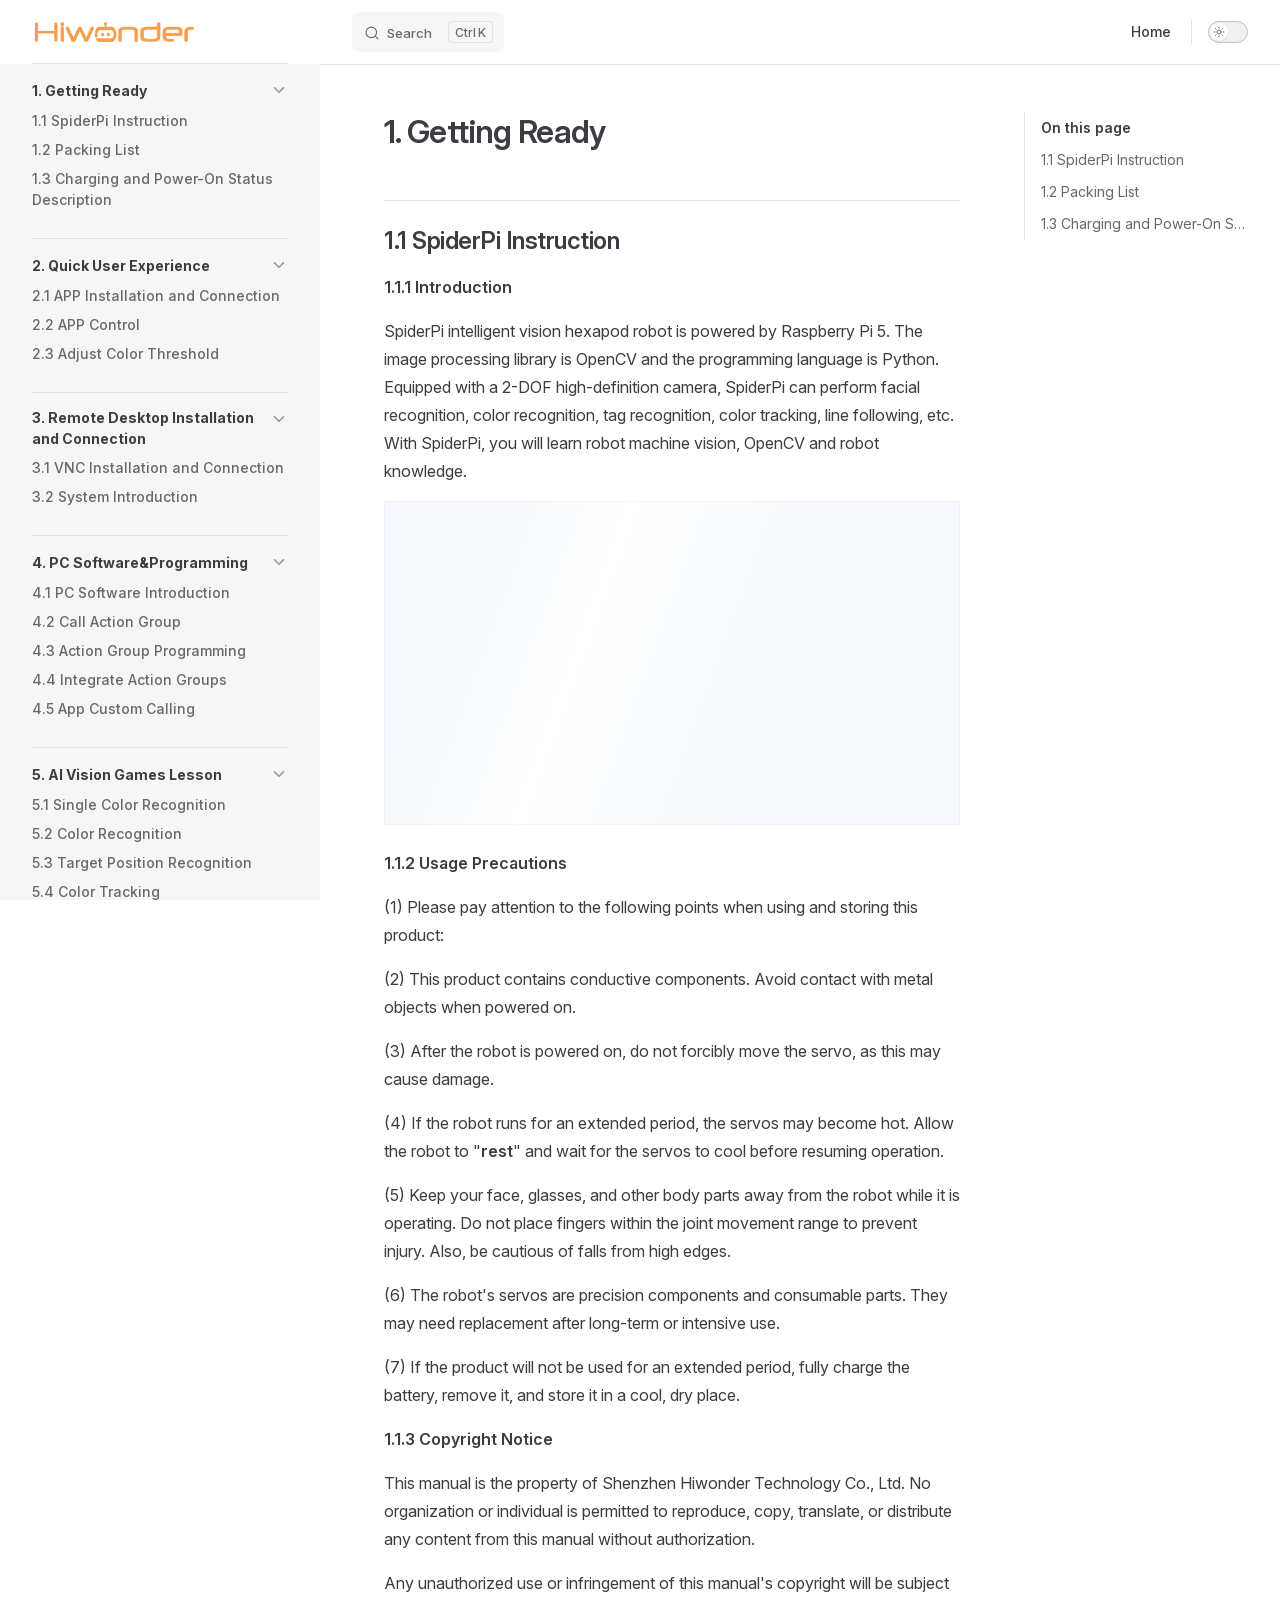
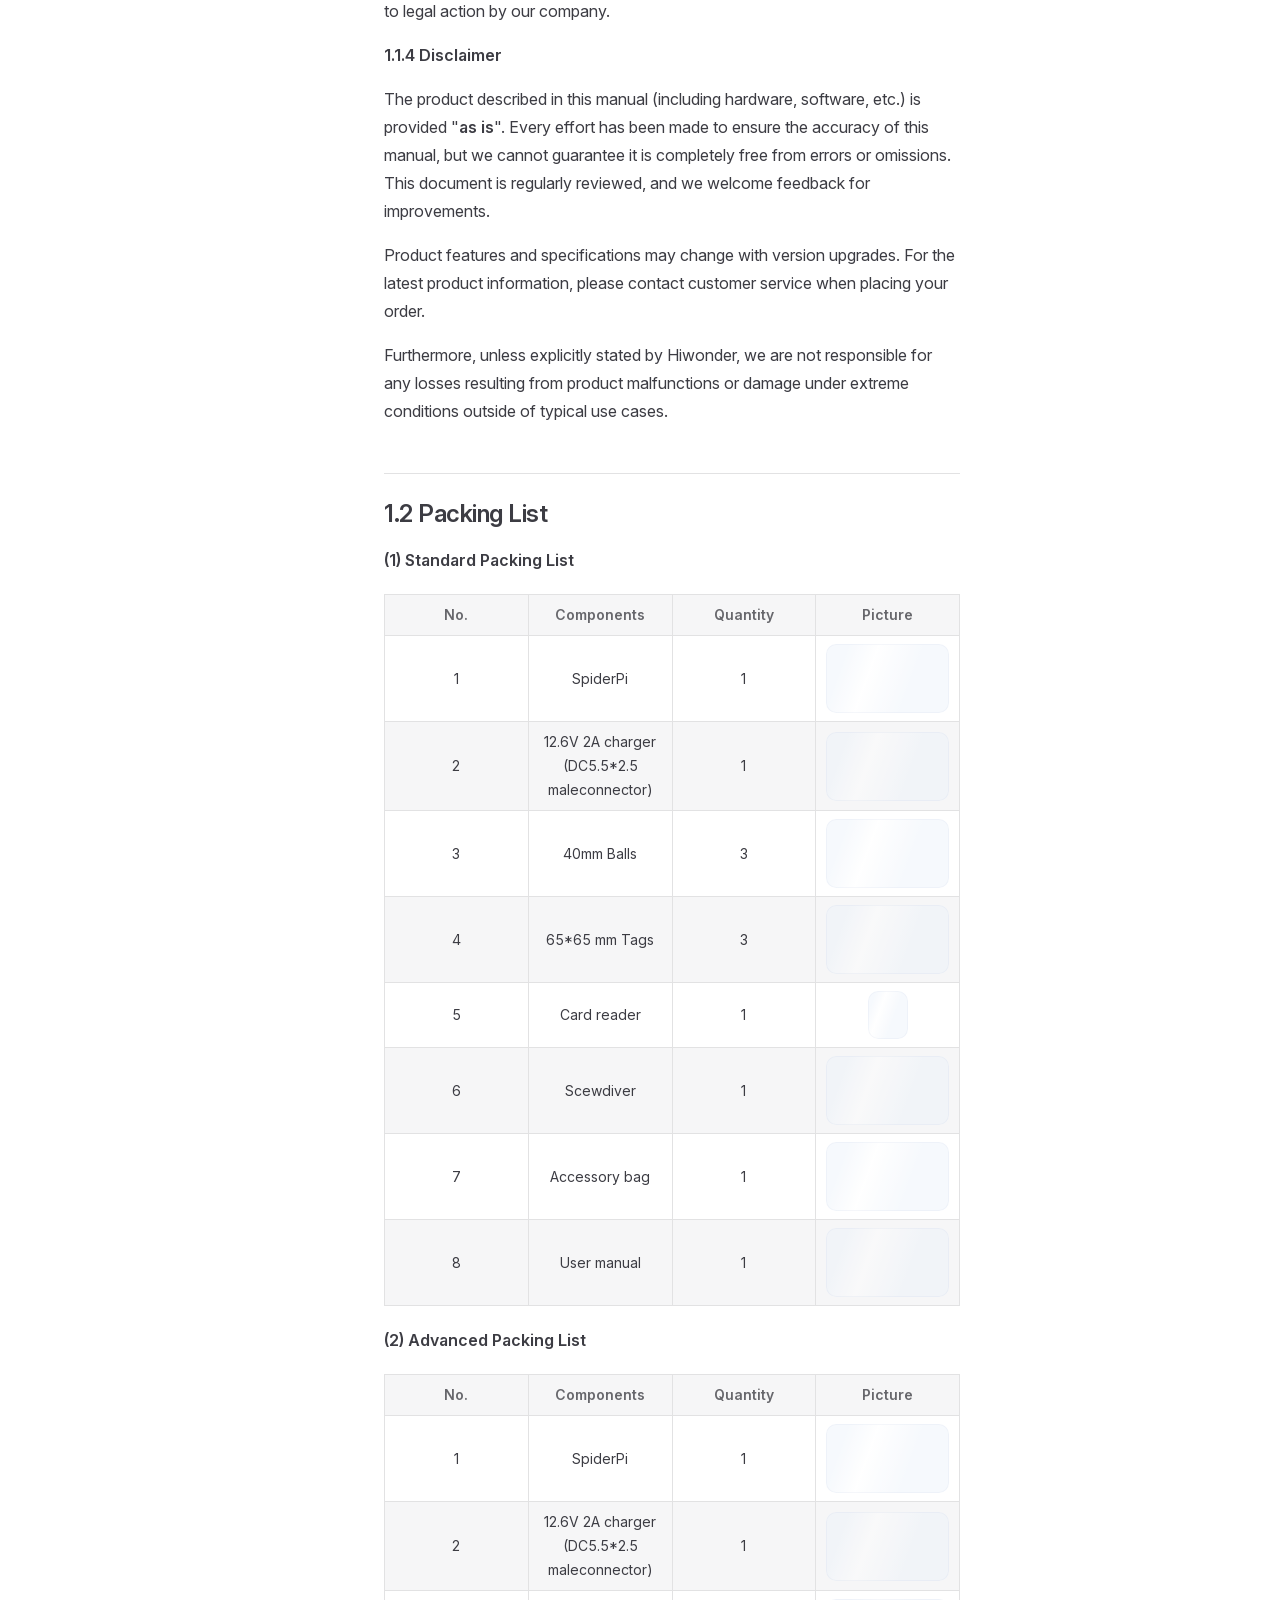
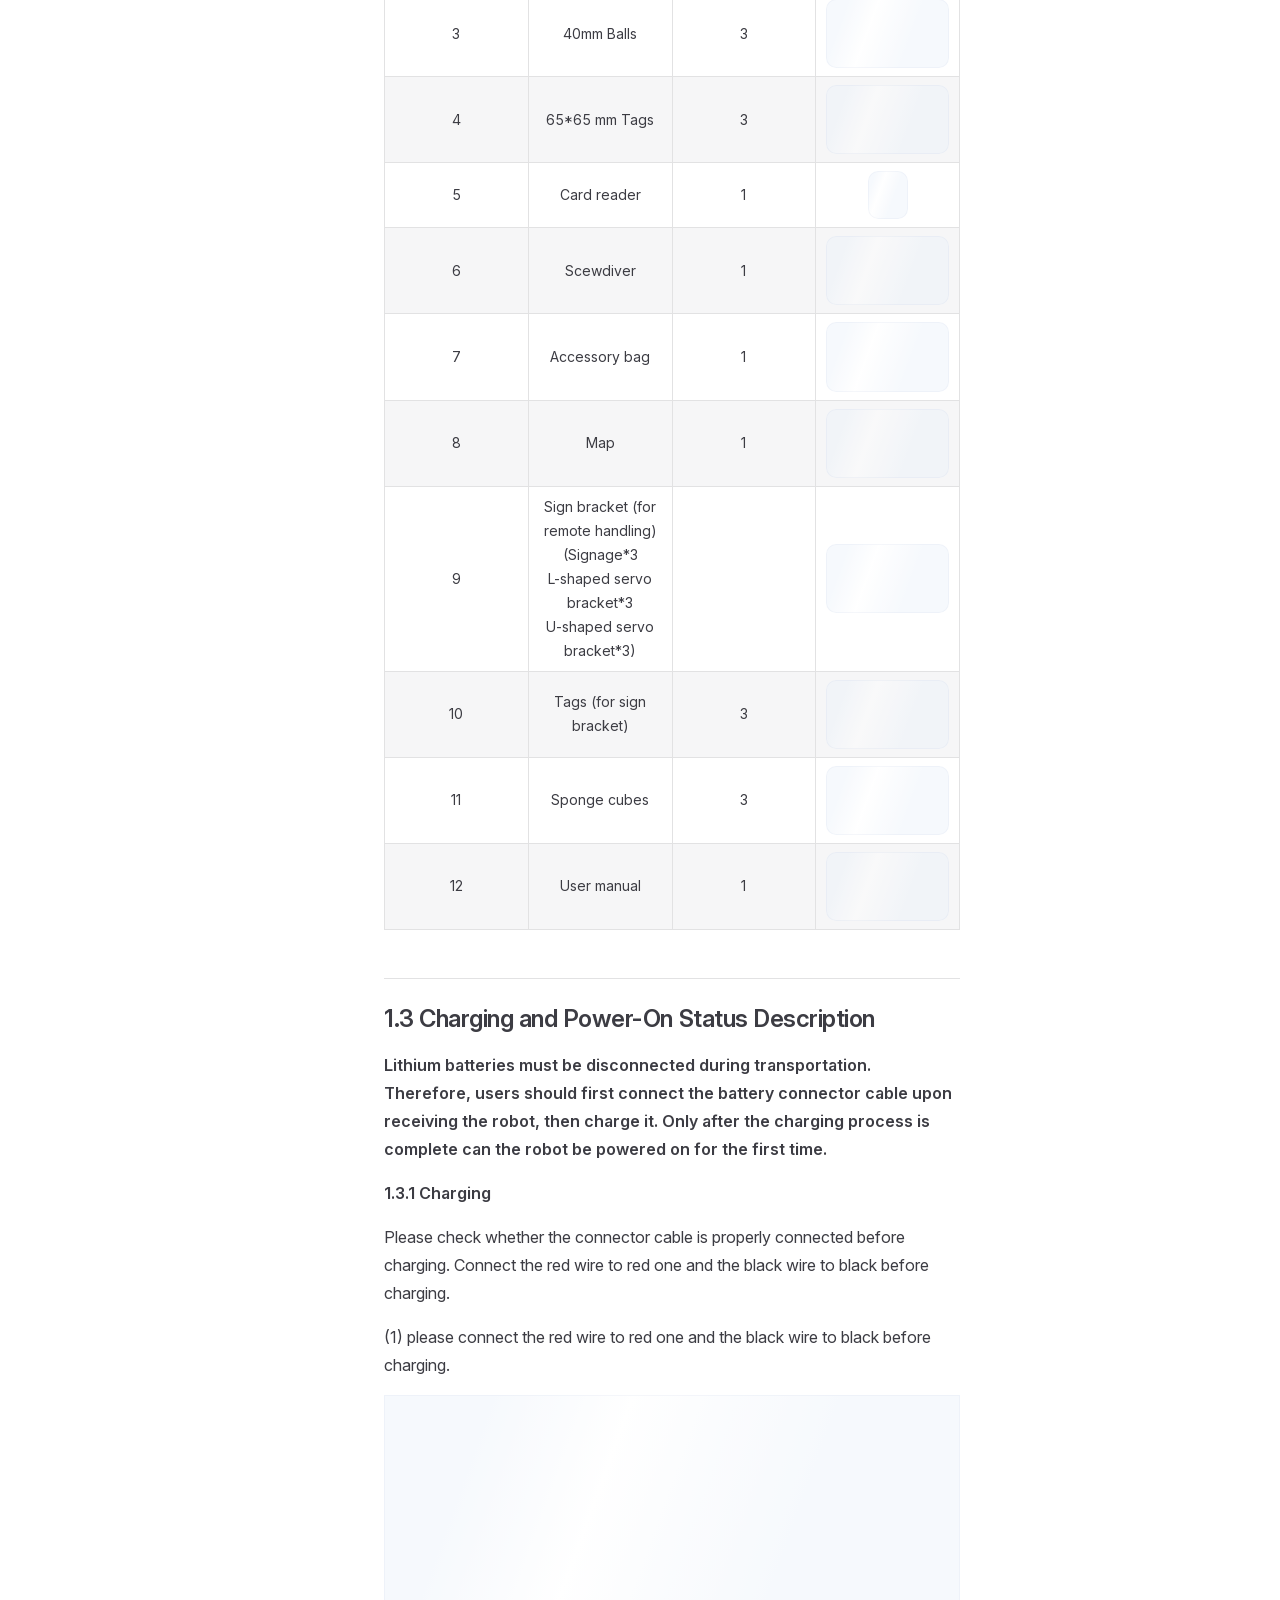
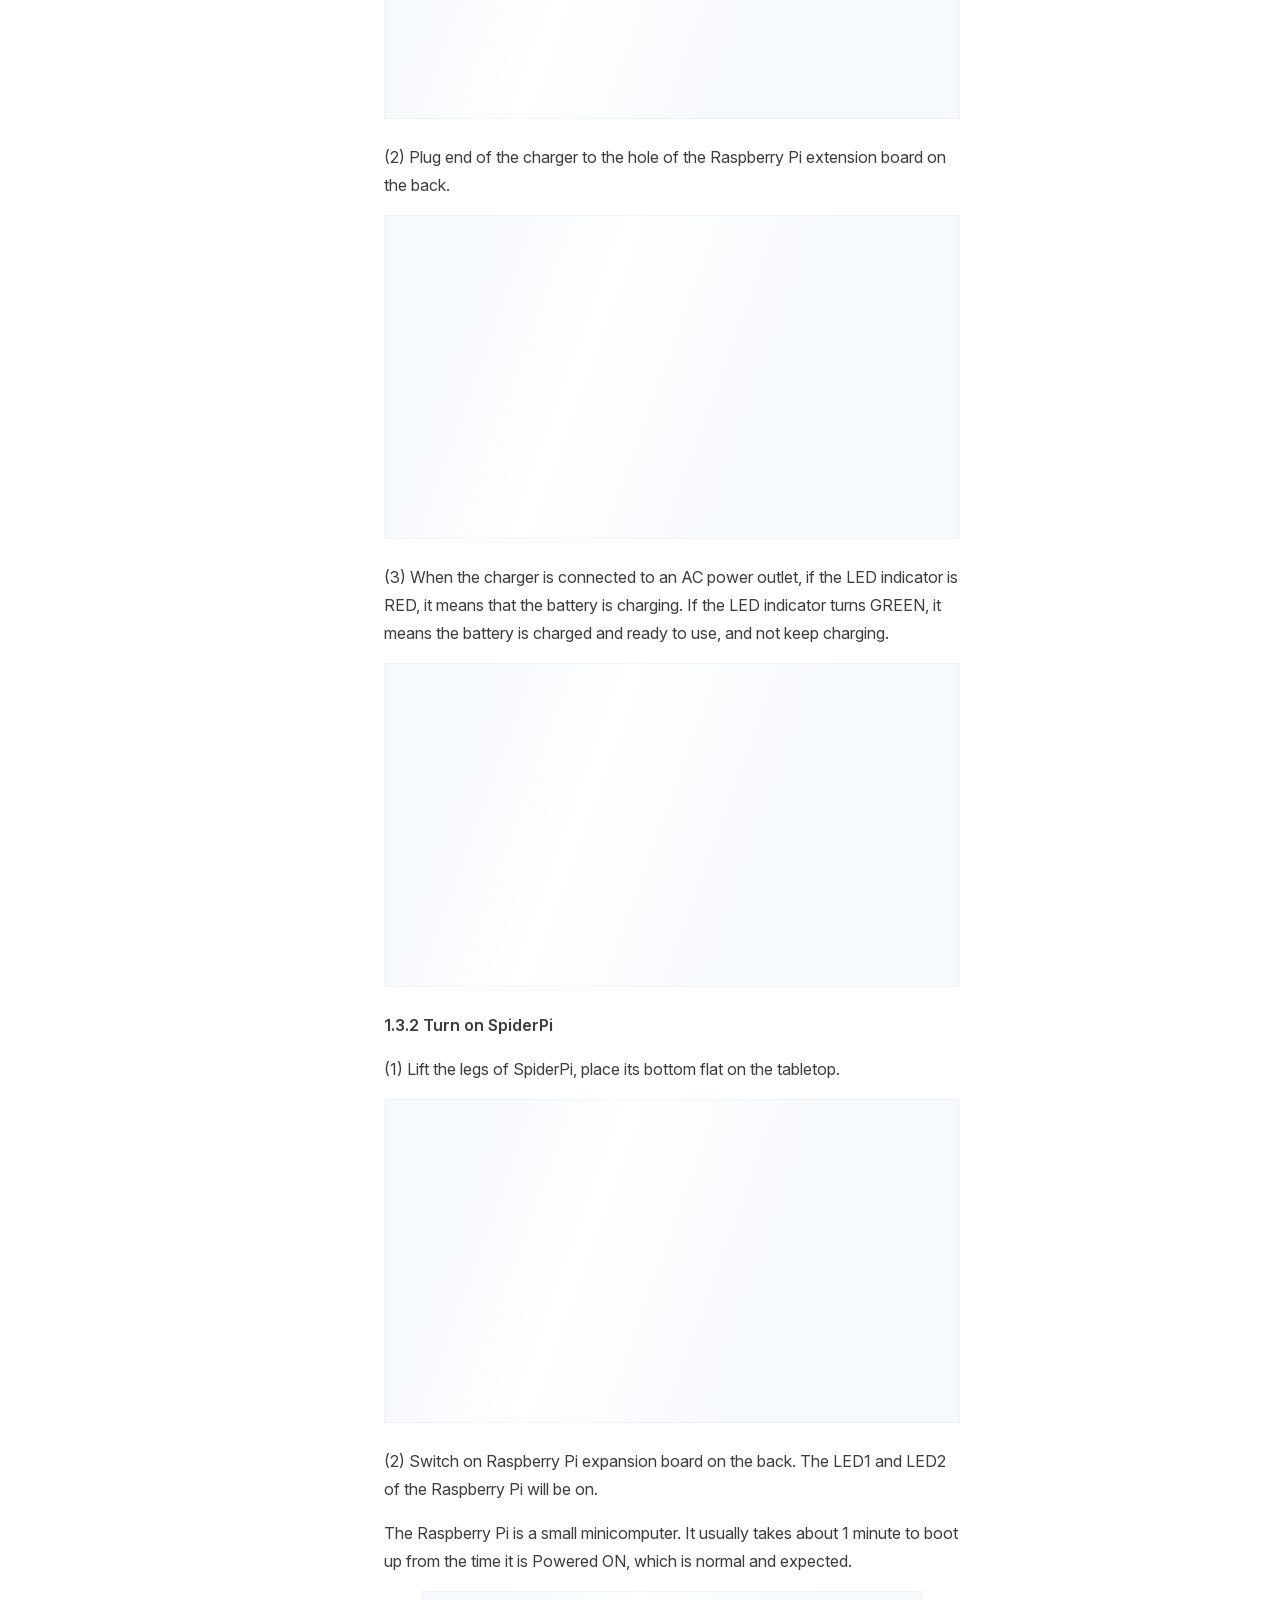
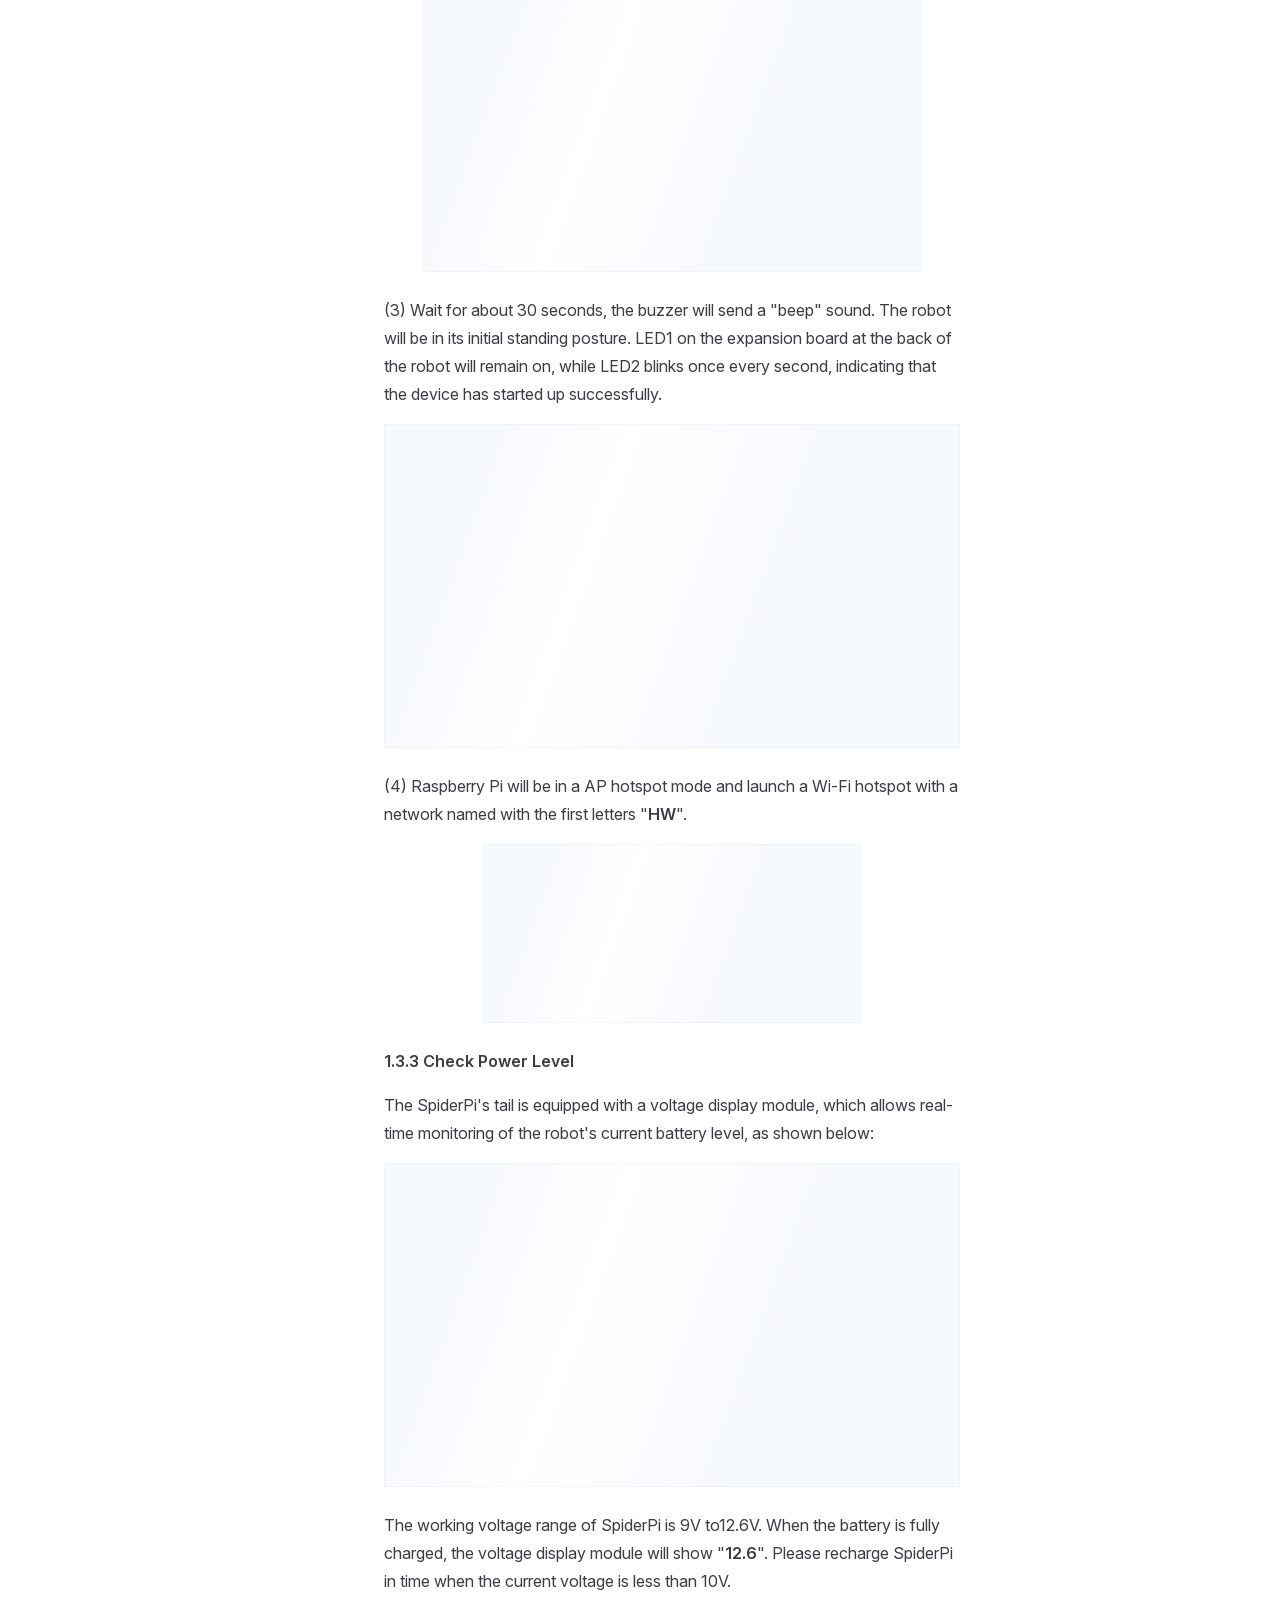
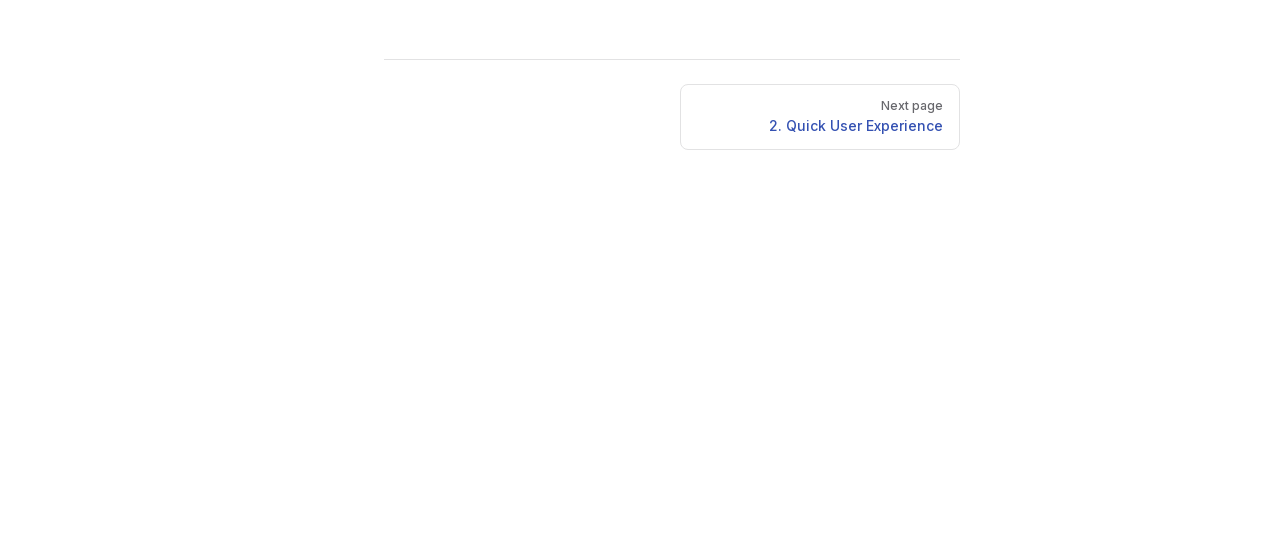
==== projects/SpiderPi/en/latest/index.html @ 1fb2ceb3 "内容修改" ====
<!DOCTYPE html>
<html lang="en-US" dir="ltr">
  <head>
    <meta charset="utf-8">
    <meta name="viewport" content="width=device-width,initial-scale=1">
    <title>SpiderPi Documentation</title>
    <meta name="description" content="SpiderPi robot documentation">
    <meta name="generator" content="VitePress v1.6.4">
    <link rel="preload stylesheet" href="/projects/SpiderPi/en/latest/assets/style.BlnB4m8w.css" as="style">
    <link rel="preload stylesheet" href="/projects/SpiderPi/en/latest/vp-icons.css" as="style">
    
    <script type="module" src="/projects/SpiderPi/en/latest/assets/app.BU686anA.js"></script>
    <link rel="preload" href="/projects/SpiderPi/en/latest/assets/inter-roman-latin.Di8DUHzh.woff2" as="font" type="font/woff2" crossorigin="">
    <link rel="modulepreload" href="/projects/SpiderPi/en/latest/assets/chunks/theme.DTcCEMe6.js">
    <link rel="modulepreload" href="/projects/SpiderPi/en/latest/assets/chunks/framework.oAp9W4YJ.js">
    <link rel="modulepreload" href="/projects/SpiderPi/en/latest/assets/index.md.CJsqcTzv.lean.js">
    <link rel="icon" href="/projects/SpiderPi/en/latest/favicon.ico">
    <script id="check-dark-mode">(()=>{const e=localStorage.getItem("vitepress-theme-appearance")||"auto",a=window.matchMedia("(prefers-color-scheme: dark)").matches;(!e||e==="auto"?a:e==="dark")&&document.documentElement.classList.add("dark")})();</script>
    <script id="check-mac-os">document.documentElement.classList.toggle("mac",/Mac|iPhone|iPod|iPad/i.test(navigator.platform));</script>
  </head>
  <body>
    <div id="app"><!--[--><div class="page-redirect" style="text-align:center;padding:100px 20px;"><p>Redirecting to content page...</p><p><a href="/projects/SpiderPi/en/latest/docs/1.getting_ready.html" target="_self">If you are not redirected automatically, click here</a></p></div><!--[--><!----><!--]--><!----><!--]--></div>
    <script>window.__VP_HASH_MAP__=JSON.parse("{\"docs_1.getting_ready.md\":\"-Koj2D-e\",\"docs_10_network_configuration.md\":\"BVzglLEN\",\"docs_11.computer_control_robot.md\":\"7o0bq-h0\",\"docs_12.ai_transport.md\":\"C4I3wh1Y\",\"docs_2.quick_user_experience.md\":\"CxcIc-mN\",\"docs_6.remote.md\":\"ByHeRAGI\",\"docs_8.upper_computer.md\":\"BKbme0fS\",\"docs_9.ai_vision_project.md\":\"BjhokXBU\",\"docs_general_basic_courses.md\":\"Bf6qJwim\",\"docs_index.md\":\"8xN3B3MP\",\"docs_resources_download.md\":\"BLQSuuhv\",\"index.md\":\"CJsqcTzv\"}");window.__VP_SITE_DATA__=JSON.parse("{\"lang\":\"en-US\",\"dir\":\"ltr\",\"title\":\"SpiderPi Documentation\",\"description\":\"SpiderPi robot documentation\",\"base\":\"/projects/SpiderPi/en/latest/\",\"head\":[],\"router\":{\"prefetchLinks\":true},\"appearance\":true,\"themeConfig\":{\"siteTitle\":false,\"logo\":\"/e-logo.png\",\"outline\":[2,3],\"search\":{\"provider\":\"local\",\"options\":{\"translations\":{\"button\":{\"buttonText\":\"Search\",\"buttonAriaLabel\":\"Search\"},\"modal\":{\"searchBox\":{\"resetButtonTitle\":\"Clear search query\",\"resetButtonAriaLabel\":\"Clear search query\",\"cancelButtonText\":\"Cancel\",\"cancelButtonAriaLabel\":\"Cancel\"},\"startScreen\":{\"recentSearchTitle\":\"Recent Searches\",\"noRecentSearchText\":\"No recent searches\",\"suggestedQueryTitle\":\"Suggested Queries\"},\"noResultsScreen\":{\"noResultsText\":\"No results found for\",\"suggestedQueryText\":\"You can try searching for\",\"reportMissingResultsText\":\"Have any queries?\",\"reportMissingResultsLinkText\":\"Report here\"},\"footer\":{\"selectText\":\"to select\",\"navigateText\":\"to navigate\",\"closeText\":\"to close\"}}}}},\"nav\":[{\"text\":\"Home\",\"link\":\"https://www.hiwonder.net/\",\"target\":\"_self\"}],\"sidebar\":[{\"text\":\"1. Getting Ready\",\"link\":\"/docs/1.getting_ready.html\",\"collapsed\":false,\"items\":[{\"text\":\"1.1 SpiderPi Instruction\",\"link\":\"/docs/1.getting_ready.html#_1-1-spiderpi-instruction\"},{\"text\":\"1.2 Packing List\",\"link\":\"/docs/1.getting_ready.html#_1-2-packing-list\"},{\"text\":\"1.3 Charging and Power-On Status Description\",\"link\":\"/docs/1.getting_ready.html#_1-3-charging-and-power-on-status-description\"}]},{\"text\":\"2. Quick User Experience\",\"link\":\"/docs/2.quick_user_experience.html\",\"collapsed\":false,\"items\":[{\"text\":\"2.1 APP Installation and Connection\",\"link\":\"/docs/2.quick_user_experience.html#_2-1-app-installation-and-connection\"},{\"text\":\"2.2  APP Control\",\"link\":\"/docs/2.quick_user_experience.html#_2-2-app-control\"},{\"text\":\"2.3 Adjust Color Threshold\",\"link\":\"/docs/2.quick_user_experience.html#_2-3-adjust-color-threshold\"}]},{\"text\":\"3. Remote Desktop Installation and Connection\",\"link\":\"/docs/6.remote.html\",\"collapsed\":false,\"items\":[{\"text\":\"3.1 VNC Installation and Connection\",\"link\":\"/docs/6.remote.html#_3-1-vnc-installation-and-connection\"},{\"text\":\"3.2 System Introduction\",\"link\":\"/docs/6.remote.html#_3-2-system-introduction\"}]},{\"text\":\"4. PC Software&Programming\",\"link\":\"/docs/8.upper_computer.html\",\"collapsed\":false,\"items\":[{\"text\":\"4.1 PC Software Introduction\",\"link\":\"/docs/8.upper_computer.html#_4-1-pc-software-introduction\"},{\"text\":\"4.2 Call Action Group\",\"link\":\"/docs/8.upper_computer.html#_4-2-call-action-group\"},{\"text\":\"4.3 Action Group Programming\",\"link\":\"/docs/8.upper_computer.html#_4-3-action-group-programming\"},{\"text\":\"4.4 Integrate Action Groups\",\"link\":\"/docs/8.upper_computer.html#_4-4-integrate-action-groups\"},{\"text\":\"4.5 App Custom Calling\",\"link\":\"/docs/8.upper_computer.html#_4-5-app-custom-calling\"}]},{\"text\":\"5. AI Vision Games Lesson\",\"link\":\"/docs/9.ai_vision_project.html\",\"collapsed\":false,\"items\":[{\"text\":\"5.1 Single Color Recognition\",\"link\":\"/docs/9.ai_vision_project.html#_5-1-single-color-recognition\"},{\"text\":\"5.2 Color Recognition\",\"link\":\"/docs/9.ai_vision_project.html#_5-2-color-recognition\"},{\"text\":\"5.3 Target Position Recognition\",\"link\":\"/docs/9.ai_vision_project.html#_5-3-target-position-recognition\"},{\"text\":\"5.4 Color Tracking\",\"link\":\"/docs/9.ai_vision_project.html#_5-4-color-tracking\"},{\"text\":\"5.5 Line Following\",\"link\":\"/docs/9.ai_vision_project.html#_5-5-line-following\"},{\"text\":\"5.6 Tag Detection\",\"link\":\"/docs/9.ai_vision_project.html#_5-6-tag-detection\"},{\"text\":\"5.7 Tag Recognition\",\"link\":\"/docs/9.ai_vision_project.html#_5-7-tag-recognition\"},{\"text\":\"5.8 Face Recognition\",\"link\":\"/docs/9.ai_vision_project.html#_5-8-face-recognition\"},{\"text\":\"5.9 Facial Recognition\",\"link\":\"/docs/9.ai_vision_project.html#_5-9-facial-recognition\"},{\"text\":\"5.10 Auto Obstacle Avoidance\",\"link\":\"/docs/9.ai_vision_project.html#_5-10-auto-obstacle-avoidance\"}]},{\"text\":\"8. Raspberry Pi Series Robot Network Configuration Instruction\",\"link\":\"/docs/10_network_configuration.html\",\"collapsed\":false,\"items\":[{\"text\":\"8.1 Network Configuration Overview\",\"link\":\"/docs/10_network_configuration.html#_8-1-network-configuration-overview\"},{\"text\":\"8.2 AP Direct Connection Mode\",\"link\":\"/docs/10_network_configuration.html#_8-2-ap-direct-connection-mode\"},{\"text\":\"8.3 Connecting in LAN Mode (optional)\",\"link\":\"/docs/10_network_configuration.html#_8-3-connecting-in-lan-mode-optional\"}]},{\"text\":\"7. PC Software Control\",\"link\":\"/docs/11.computer_control_robot.html\",\"collapsed\":false,\"items\":[{\"text\":\"7.1 Control Software Opening and Connection\",\"link\":\"/docs/11.computer_control_robot.html#_7-1-control-software-opening-and-connection\"},{\"text\":\"7.2 PC Control Instruction\",\"link\":\"/docs/11.computer_control_robot.html#_7-2-pc-control-instruction\"}]},{\"text\":\"6. AI Transport Lesson\",\"link\":\"/docs/12.ai_transport.html\",\"collapsed\":false,\"items\":[{\"text\":\"6.1 Transport Bracket Assembly\",\"link\":\"/docs/12.ai_transport.html#_6-1-transport-bracket-assembly\"},{\"text\":\"6.2 AI Transport\",\"link\":\"/docs/12.ai_transport.html#_6-2-ai-transport\"},{\"text\":\"6.3 Intelligent Cleanup\",\"link\":\"/docs/12.ai_transport.html#_6-3-intelligent-cleanup\"},{\"text\":\"6.4 Tag Tracking\",\"link\":\"/docs/12.ai_transport.html#_6-4-tag-tracking\"}]},{\"text\":\"Basic Development Course\",\"link\":\"/docs/general_basic_courses.html\",\"collapsed\":false,\"items\":[]},{\"text\":\"Appendix\",\"link\":\"/docs/resources_download.html\",\"collapsed\":false,\"items\":[]}]},\"locales\":{},\"scrollOffset\":134,\"cleanUrls\":false}");</script>
    
  </body>
</html>
---- projects/SpiderPi/en/latest/assets/style.BlnB4m8w.css ----
@font-face {
  font-family: Inter;
  font-style: normal;
  font-weight: 100 900;
  font-display: swap;
  src: url('/projects/SpiderPi/en/latest/assets/inter-roman-cyrillic-ext.BBPuwvHQ.woff2') format('woff2');
  unicode-range: U+0460-052F, U+1C80-1C88, U+20B4, U+2DE0-2DFF, U+A640-A69F,
    U+FE2E-FE2F;
}

@font-face {
  font-family: Inter;
  font-style: normal;
  font-weight: 100 900;
  font-display: swap;
  src: url('/projects/SpiderPi/en/latest/assets/inter-roman-cyrillic.C5lxZ8CY.woff2') format('woff2');
  unicode-range: U+0301, U+0400-045F, U+0490-0491, U+04B0-04B1, U+2116;
}

@font-face {
  font-family: Inter;
  font-style: normal;
  font-weight: 100 900;
  font-display: swap;
  src: url('/projects/SpiderPi/en/latest/assets/inter-roman-greek-ext.CqjqNYQ-.woff2') format('woff2');
  unicode-range: U+1F00-1FFF;
}

@font-face {
  font-family: Inter;
  font-style: normal;
  font-weight: 100 900;
  font-display: swap;
  src: url('/projects/SpiderPi/en/latest/assets/inter-roman-greek.BBVDIX6e.woff2') format('woff2');
  unicode-range: U+0370-0377, U+037A-037F, U+0384-038A, U+038C, U+038E-03A1,
    U+03A3-03FF;
}

@font-face {
  font-family: Inter;
  font-style: normal;
  font-weight: 100 900;
  font-display: swap;
  src: url('/projects/SpiderPi/en/latest/assets/inter-roman-vietnamese.BjW4sHH5.woff2') format('woff2');
  unicode-range: U+0102-0103, U+0110-0111, U+0128-0129, U+0168-0169,
    U+01A0-01A1, U+01AF-01B0, U+0300-0301, U+0303-0304, U+0308-0309, U+0323,
    U+0329, U+1EA0-1EF9, U+20AB;
}

@font-face {
  font-family: Inter;
  font-style: normal;
  font-weight: 100 900;
  font-display: swap;
  src: url('/projects/SpiderPi/en/latest/assets/inter-roman-latin-ext.4ZJIpNVo.woff2') format('woff2');
  unicode-range: U+0100-02AF, U+0304, U+0308, U+0329, U+1E00-1E9F, U+1EF2-1EFF,
    U+2020, U+20A0-20AB, U+20AD-20C0, U+2113, U+2C60-2C7F, U+A720-A7FF;
}

@font-face {
  font-family: Inter;
  font-style: normal;
  font-weight: 100 900;
  font-display: swap;
  src: url('/projects/SpiderPi/en/latest/assets/inter-roman-latin.Di8DUHzh.woff2') format('woff2');
  unicode-range: U+0000-00FF, U+0131, U+0152-0153, U+02BB-02BC, U+02C6, U+02DA,
    U+02DC, U+0304, U+0308, U+0329, U+2000-206F, U+2074, U+20AC, U+2122, U+2191,
    U+2193, U+2212, U+2215, U+FEFF, U+FFFD;
}

@font-face {
  font-family: Inter;
  font-style: italic;
  font-weight: 100 900;
  font-display: swap;
  src: url('/projects/SpiderPi/en/latest/assets/inter-italic-cyrillic-ext.r48I6akx.woff2') format('woff2');
  unicode-range: U+0460-052F, U+1C80-1C88, U+20B4, U+2DE0-2DFF, U+A640-A69F,
    U+FE2E-FE2F;
}

@font-face {
  font-family: Inter;
  font-style: italic;
  font-weight: 100 900;
  font-display: swap;
  src: url('/projects/SpiderPi/en/latest/assets/inter-italic-cyrillic.By2_1cv3.woff2') format('woff2');
  unicode-range: U+0301, U+0400-045F, U+0490-0491, U+04B0-04B1, U+2116;
}

@font-face {
  font-family: Inter;
  font-style: italic;
  font-weight: 100 900;
  font-display: swap;
  src: url('/projects/SpiderPi/en/latest/assets/inter-italic-greek-ext.1u6EdAuj.woff2') format('woff2');
  unicode-range: U+1F00-1FFF;
}

@font-face {
  font-family: Inter;
  font-style: italic;
  font-weight: 100 900;
  font-display: swap;
  src: url('/projects/SpiderPi/en/latest/assets/inter-italic-greek.DJ8dCoTZ.woff2') format('woff2');
  unicode-range: U+0370-0377, U+037A-037F, U+0384-038A, U+038C, U+038E-03A1,
    U+03A3-03FF;
}

@font-face {
  font-family: Inter;
  font-style: italic;
  font-weight: 100 900;
  font-display: swap;
  src: url('/projects/SpiderPi/en/latest/assets/inter-italic-vietnamese.BSbpV94h.woff2') format('woff2');
  unicode-range: U+0102-0103, U+0110-0111, U+0128-0129, U+0168-0169,
    U+01A0-01A1, U+01AF-01B0, U+0300-0301, U+0303-0304, U+0308-0309, U+0323,
    U+0329, U+1EA0-1EF9, U+20AB;
}

@font-face {
  font-family: Inter;
  font-style: italic;
  font-weight: 100 900;
  font-display: swap;
  src: url('/projects/SpiderPi/en/latest/assets/inter-italic-latin-ext.CN1xVJS-.woff2') format('woff2');
  unicode-range: U+0100-02AF, U+0304, U+0308, U+0329, U+1E00-1E9F, U+1EF2-1EFF,
    U+2020, U+20A0-20AB, U+20AD-20C0, U+2113, U+2C60-2C7F, U+A720-A7FF;
}

@font-face {
  font-family: Inter;
  font-style: italic;
  font-weight: 100 900;
  font-display: swap;
  src: url('/projects/SpiderPi/en/latest/assets/inter-italic-latin.C2AdPX0b.woff2') format('woff2');
  unicode-range: U+0000-00FF, U+0131, U+0152-0153, U+02BB-02BC, U+02C6, U+02DA,
    U+02DC, U+0304, U+0308, U+0329, U+2000-206F, U+2074, U+20AC, U+2122, U+2191,
    U+2193, U+2212, U+2215, U+FEFF, U+FFFD;
}

@font-face {
  font-family: 'Punctuation SC';
  font-weight: 400;
  src: local('PingFang SC Regular'), local('Noto Sans CJK SC'),
    local('Microsoft YaHei');
  unicode-range: U+201C, U+201D, U+2018, U+2019, U+2E3A, U+2014, U+2013, U+2026,
    U+00B7, U+007E, U+002F;
}

@font-face {
  font-family: 'Punctuation SC';
  font-weight: 500;
  src: local('PingFang SC Medium'), local('Noto Sans CJK SC'),
    local('Microsoft YaHei');
  unicode-range: U+201C, U+201D, U+2018, U+2019, U+2E3A, U+2014, U+2013, U+2026,
    U+00B7, U+007E, U+002F;
}

@font-face {
  font-family: 'Punctuation SC';
  font-weight: 600;
  src: local('PingFang SC Semibold'), local('Noto Sans CJK SC Bold'),
    local('Microsoft YaHei Bold');
  unicode-range: U+201C, U+201D, U+2018, U+2019, U+2E3A, U+2014, U+2013, U+2026,
    U+00B7, U+007E, U+002F;
}

@font-face {
  font-family: 'Punctuation SC';
  font-weight: 700;
  src: local('PingFang SC Semibold'), local('Noto Sans CJK SC Bold'),
    local('Microsoft YaHei Bold');
  unicode-range: U+201C, U+201D, U+2018, U+2019, U+2E3A, U+2014, U+2013, U+2026,
    U+00B7, U+007E, U+002F;
}

/* Generate the subsetted fonts using: `pyftsubset <file>.woff2 --unicodes="<range>" --output-file="inter-<style>-<subset>.woff2" --flavor=woff2` */
/**
 * Colors: Solid
 * -------------------------------------------------------------------------- */

:root {
  --vp-c-white: #ffffff;
  --vp-c-black: #000000;

  --vp-c-neutral: var(--vp-c-black);
  --vp-c-neutral-inverse: var(--vp-c-white);
}

.dark {
  --vp-c-neutral: var(--vp-c-white);
  --vp-c-neutral-inverse: var(--vp-c-black);
}

/**
 * Colors: Palette
 *
 * The primitive colors used for accent colors. These colors are referenced
 * by functional colors such as "Text", "Background", or "Brand".
 *
 * Each colors have exact same color scale system with 3 levels of solid
 * colors with different brightness, and 1 soft color.
 *
 * - `XXX-1`: The most solid color used mainly for colored text. It must
 *   satisfy the contrast ratio against when used on top of `XXX-soft`.
 *
 * - `XXX-2`: The color used mainly for hover state of the button.
 *
 * - `XXX-3`: The color for solid background, such as bg color of the button.
 *    It must satisfy the contrast ratio with pure white (#ffffff) text on
 *    top of it.
 *
 * - `XXX-soft`: The color used for subtle background such as custom container
 *    or badges. It must satisfy the contrast ratio when putting `XXX-1` colors
 *    on top of it.
 *
 *    The soft color must be semi transparent alpha channel. This is crucial
 *    because it allows adding multiple "soft" colors on top of each other
 *    to create a accent, such as when having inline code block inside
 *    custom containers.
 * -------------------------------------------------------------------------- */

:root {
  --vp-c-gray-1: #dddde3;
  --vp-c-gray-2: #e4e4e9;
  --vp-c-gray-3: #ebebef;
  --vp-c-gray-soft: rgba(142, 150, 170, 0.14);

  --vp-c-indigo-1: #3451b2;
  --vp-c-indigo-2: #3a5ccc;
  --vp-c-indigo-3: #5672cd;
  --vp-c-indigo-soft: rgba(100, 108, 255, 0.14);

  --vp-c-purple-1: #6f42c1;
  --vp-c-purple-2: #7e4cc9;
  --vp-c-purple-3: #8e5cd9;
  --vp-c-purple-soft: rgba(159, 122, 234, 0.14);

  --vp-c-green-1: #18794e;
  --vp-c-green-2: #299764;
  --vp-c-green-3: #30a46c;
  --vp-c-green-soft: rgba(16, 185, 129, 0.14);

  --vp-c-yellow-1: #915930;
  --vp-c-yellow-2: #946300;
  --vp-c-yellow-3: #9f6a00;
  --vp-c-yellow-soft: rgba(234, 179, 8, 0.14);

  --vp-c-red-1: #b8272c;
  --vp-c-red-2: #d5393e;
  --vp-c-red-3: #e0575b;
  --vp-c-red-soft: rgba(244, 63, 94, 0.14);

  --vp-c-sponsor: #db2777;
}

.dark {
  --vp-c-gray-1: #515c67;
  --vp-c-gray-2: #414853;
  --vp-c-gray-3: #32363f;
  --vp-c-gray-soft: rgba(101, 117, 133, 0.16);

  --vp-c-indigo-1: #a8b1ff;
  --vp-c-indigo-2: #5c73e7;
  --vp-c-indigo-3: #3e63dd;
  --vp-c-indigo-soft: rgba(100, 108, 255, 0.16);

  --vp-c-purple-1: #c8abfa;
  --vp-c-purple-2: #a879e6;
  --vp-c-purple-3: #8e5cd9;
  --vp-c-purple-soft: rgba(159, 122, 234, 0.16);

  --vp-c-green-1: #3dd68c;
  --vp-c-green-2: #30a46c;
  --vp-c-green-3: #298459;
  --vp-c-green-soft: rgba(16, 185, 129, 0.16);

  --vp-c-yellow-1: #f9b44e;
  --vp-c-yellow-2: #da8b17;
  --vp-c-yellow-3: #a46a0a;
  --vp-c-yellow-soft: rgba(234, 179, 8, 0.16);

  --vp-c-red-1: #f66f81;
  --vp-c-red-2: #f14158;
  --vp-c-red-3: #b62a3c;
  --vp-c-red-soft: rgba(244, 63, 94, 0.16);
}

/**
 * Colors: Background
 *
 * - `bg`: The bg color used for main screen.
 *
 * - `bg-alt`: The alternative bg color used in places such as "sidebar",
 *   or "code block".
 *
 * - `bg-elv`: The elevated bg color. This is used at parts where it "floats",
 *   such as "dialog".
 *
 * - `bg-soft`: The bg color to slightly distinguish some components from
 *   the page. Used for things like "carbon ads" or "table".
 * -------------------------------------------------------------------------- */

:root {
  --vp-c-bg: #ffffff;
  --vp-c-bg-alt: #f6f6f7;
  --vp-c-bg-elv: #ffffff;
  --vp-c-bg-soft: #f6f6f7;
}

.dark {
  --vp-c-bg: #1b1b1f;
  --vp-c-bg-alt: #161618;
  --vp-c-bg-elv: #202127;
  --vp-c-bg-soft: #202127;
}

/**
 * Colors: Borders
 *
 * - `divider`: This is used for separators. This is used to divide sections
 *   within the same components, such as having separator on "h2" heading.
 *
 * - `border`: This is designed for borders on interactive components.
 *   For example this should be used for a button outline.
 *
 * - `gutter`: This is used to divide components in the page. For example
 *   the header and the lest of the page.
 * -------------------------------------------------------------------------- */

:root {
  --vp-c-border: #c2c2c4;
  --vp-c-divider: #e2e2e3;
  --vp-c-gutter: #e2e2e3;
}

.dark {
  --vp-c-border: #3c3f44;
  --vp-c-divider: #2e2e32;
  --vp-c-gutter: #000000;
}

/**
 * Colors: Text
 *
 * - `text-1`: Used for primary text.
 *
 * - `text-2`: Used for muted texts, such as "inactive menu" or "info texts".
 *
 * - `text-3`: Used for subtle texts, such as "placeholders" or "caret icon".
 * -------------------------------------------------------------------------- */

:root {
  --vp-c-text-1: #3c3c43;
  --vp-c-text-2: #67676c;
  --vp-c-text-3: #929295;
}

.dark {
  --vp-c-text-1: #dfdfd6;
  --vp-c-text-2: #98989f;
  --vp-c-text-3: #6a6a71;
}

/**
 * Colors: Function
 *
 * - `default`: The color used purely for subtle indication without any
 *   special meanings attached to it such as bg color for menu hover state.
 *
 * - `brand`: Used for primary brand colors, such as link text, button with
 *   brand theme, etc.
 *
 * - `tip`: Used to indicate useful information. The default theme uses the
 *   brand color for this by default.
 *
 * - `warning`: Used to indicate warning to the users. Used in custom
 *   container, badges, etc.
 *
 * - `danger`: Used to show error, or dangerous message to the users. Used
 *   in custom container, badges, etc.
 *
 * To understand the scaling system, refer to "Colors: Palette" section.
 * -------------------------------------------------------------------------- */

:root {
  --vp-c-default-1: var(--vp-c-gray-1);
  --vp-c-default-2: var(--vp-c-gray-2);
  --vp-c-default-3: var(--vp-c-gray-3);
  --vp-c-default-soft: var(--vp-c-gray-soft);

  --vp-c-brand-1: var(--vp-c-indigo-1);
  --vp-c-brand-2: var(--vp-c-indigo-2);
  --vp-c-brand-3: var(--vp-c-indigo-3);
  --vp-c-brand-soft: var(--vp-c-indigo-soft);

  /* DEPRECATED: Use `--vp-c-brand-1` instead. */
  --vp-c-brand: var(--vp-c-brand-1);

  --vp-c-tip-1: var(--vp-c-brand-1);
  --vp-c-tip-2: var(--vp-c-brand-2);
  --vp-c-tip-3: var(--vp-c-brand-3);
  --vp-c-tip-soft: var(--vp-c-brand-soft);

  --vp-c-note-1: var(--vp-c-brand-1);
  --vp-c-note-2: var(--vp-c-brand-2);
  --vp-c-note-3: var(--vp-c-brand-3);
  --vp-c-note-soft: var(--vp-c-brand-soft);

  --vp-c-success-1: var(--vp-c-green-1);
  --vp-c-success-2: var(--vp-c-green-2);
  --vp-c-success-3: var(--vp-c-green-3);
  --vp-c-success-soft: var(--vp-c-green-soft);

  --vp-c-important-1: var(--vp-c-purple-1);
  --vp-c-important-2: var(--vp-c-purple-2);
  --vp-c-important-3: var(--vp-c-purple-3);
  --vp-c-important-soft: var(--vp-c-purple-soft);

  --vp-c-warning-1: var(--vp-c-yellow-1);
  --vp-c-warning-2: var(--vp-c-yellow-2);
  --vp-c-warning-3: var(--vp-c-yellow-3);
  --vp-c-warning-soft: var(--vp-c-yellow-soft);

  --vp-c-danger-1: var(--vp-c-red-1);
  --vp-c-danger-2: var(--vp-c-red-2);
  --vp-c-danger-3: var(--vp-c-red-3);
  --vp-c-danger-soft: var(--vp-c-red-soft);

  --vp-c-caution-1: var(--vp-c-red-1);
  --vp-c-caution-2: var(--vp-c-red-2);
  --vp-c-caution-3: var(--vp-c-red-3);
  --vp-c-caution-soft: var(--vp-c-red-soft);
}

/**
 * Typography
 * -------------------------------------------------------------------------- */

:root {
  --vp-font-family-base: 'Inter', ui-sans-serif, system-ui, sans-serif,
    'Apple Color Emoji', 'Segoe UI Emoji', 'Segoe UI Symbol', 'Noto Color Emoji';
  --vp-font-family-mono: ui-monospace, 'Menlo', 'Monaco', 'Consolas',
    'Liberation Mono', 'Courier New', monospace;
  font-optical-sizing: auto;
}

:root:where(:lang(zh)) {
  --vp-font-family-base: 'Punctuation SC', 'Inter', ui-sans-serif, system-ui,
    sans-serif, 'Apple Color Emoji', 'Segoe UI Emoji', 'Segoe UI Symbol',
    'Noto Color Emoji';
}

/**
 * Shadows
 * -------------------------------------------------------------------------- */

:root {
  --vp-shadow-1: 0 1px 2px rgba(0, 0, 0, 0.04), 0 1px 2px rgba(0, 0, 0, 0.06);
  --vp-shadow-2: 0 3px 12px rgba(0, 0, 0, 0.07), 0 1px 4px rgba(0, 0, 0, 0.07);
  --vp-shadow-3: 0 12px 32px rgba(0, 0, 0, 0.1), 0 2px 6px rgba(0, 0, 0, 0.08);
  --vp-shadow-4: 0 14px 44px rgba(0, 0, 0, 0.12), 0 3px 9px rgba(0, 0, 0, 0.12);
  --vp-shadow-5: 0 18px 56px rgba(0, 0, 0, 0.16), 0 4px 12px rgba(0, 0, 0, 0.16);
}

/**
 * Z-indexes
 * -------------------------------------------------------------------------- */

:root {
  --vp-z-index-footer: 10;
  --vp-z-index-local-nav: 20;
  --vp-z-index-nav: 30;
  --vp-z-index-layout-top: 40;
  --vp-z-index-backdrop: 50;
  --vp-z-index-sidebar: 60;
}

@media (min-width: 960px) {
  :root {
    --vp-z-index-sidebar: 25;
  }
}

/**
 * Layouts
 * -------------------------------------------------------------------------- */

:root {
  --vp-layout-max-width: 1440px;
}

/**
 * Component: Header Anchor
 * -------------------------------------------------------------------------- */

:root {
  --vp-header-anchor-symbol: '#';
}

/**
 * Component: Code
 * -------------------------------------------------------------------------- */

:root {
  --vp-code-line-height: 1.7;
  --vp-code-font-size: 0.875em;
  --vp-code-color: var(--vp-c-brand-1);
  --vp-code-link-color: var(--vp-c-brand-1);
  --vp-code-link-hover-color: var(--vp-c-brand-2);
  --vp-code-bg: var(--vp-c-default-soft);

  --vp-code-block-color: var(--vp-c-text-2);
  --vp-code-block-bg: var(--vp-c-bg-alt);
  --vp-code-block-divider-color: var(--vp-c-gutter);

  --vp-code-lang-color: var(--vp-c-text-3);

  --vp-code-line-highlight-color: var(--vp-c-default-soft);
  --vp-code-line-number-color: var(--vp-c-text-3);

  --vp-code-line-diff-add-color: var(--vp-c-success-soft);
  --vp-code-line-diff-add-symbol-color: var(--vp-c-success-1);

  --vp-code-line-diff-remove-color: var(--vp-c-danger-soft);
  --vp-code-line-diff-remove-symbol-color: var(--vp-c-danger-1);

  --vp-code-line-warning-color: var(--vp-c-warning-soft);
  --vp-code-line-error-color: var(--vp-c-danger-soft);

  --vp-code-copy-code-border-color: var(--vp-c-divider);
  --vp-code-copy-code-bg: var(--vp-c-bg-soft);
  --vp-code-copy-code-hover-border-color: var(--vp-c-divider);
  --vp-code-copy-code-hover-bg: var(--vp-c-bg);
  --vp-code-copy-code-active-text: var(--vp-c-text-2);
  --vp-code-copy-copied-text-content: 'Copied';

  --vp-code-tab-divider: var(--vp-code-block-divider-color);
  --vp-code-tab-text-color: var(--vp-c-text-2);
  --vp-code-tab-bg: var(--vp-code-block-bg);
  --vp-code-tab-hover-text-color: var(--vp-c-text-1);
  --vp-code-tab-active-text-color: var(--vp-c-text-1);
  --vp-code-tab-active-bar-color: var(--vp-c-brand-1);
}

:lang(es),
:lang(pt) {
  --vp-code-copy-copied-text-content: 'Copiado';
}
:lang(fa) {
  --vp-code-copy-copied-text-content: 'کپی شد';
}
:lang(ko) {
  --vp-code-copy-copied-text-content: '복사됨';
}
:lang(ru) {
  --vp-code-copy-copied-text-content: 'Скопировано';
}
:lang(zh) {
  --vp-code-copy-copied-text-content: '已复制';
}

/**
 * Component: Button
 * -------------------------------------------------------------------------- */

:root {
  --vp-button-brand-border: transparent;
  --vp-button-brand-text: var(--vp-c-white);
  --vp-button-brand-bg: var(--vp-c-brand-3);
  --vp-button-brand-hover-border: transparent;
  --vp-button-brand-hover-text: var(--vp-c-white);
  --vp-button-brand-hover-bg: var(--vp-c-brand-2);
  --vp-button-brand-active-border: transparent;
  --vp-button-brand-active-text: var(--vp-c-white);
  --vp-button-brand-active-bg: var(--vp-c-brand-1);

  --vp-button-alt-border: transparent;
  --vp-button-alt-text: var(--vp-c-text-1);
  --vp-button-alt-bg: var(--vp-c-default-3);
  --vp-button-alt-hover-border: transparent;
  --vp-button-alt-hover-text: var(--vp-c-text-1);
  --vp-button-alt-hover-bg: var(--vp-c-default-2);
  --vp-button-alt-active-border: transparent;
  --vp-button-alt-active-text: var(--vp-c-text-1);
  --vp-button-alt-active-bg: var(--vp-c-default-1);

  --vp-button-sponsor-border: var(--vp-c-text-2);
  --vp-button-sponsor-text: var(--vp-c-text-2);
  --vp-button-sponsor-bg: transparent;
  --vp-button-sponsor-hover-border: var(--vp-c-sponsor);
  --vp-button-sponsor-hover-text: var(--vp-c-sponsor);
  --vp-button-sponsor-hover-bg: transparent;
  --vp-button-sponsor-active-border: var(--vp-c-sponsor);
  --vp-button-sponsor-active-text: var(--vp-c-sponsor);
  --vp-button-sponsor-active-bg: transparent;
}

/**
 * Component: Custom Block
 * -------------------------------------------------------------------------- */

:root {
  --vp-custom-block-font-size: 14px;
  --vp-custom-block-code-font-size: 13px;

  --vp-custom-block-info-border: transparent;
  --vp-custom-block-info-text: var(--vp-c-text-1);
  --vp-custom-block-info-bg: var(--vp-c-default-soft);
  --vp-custom-block-info-code-bg: var(--vp-c-default-soft);

  --vp-custom-block-note-border: transparent;
  --vp-custom-block-note-text: var(--vp-c-text-1);
  --vp-custom-block-note-bg: var(--vp-c-default-soft);
  --vp-custom-block-note-code-bg: var(--vp-c-default-soft);

  --vp-custom-block-tip-border: transparent;
  --vp-custom-block-tip-text: var(--vp-c-text-1);
  --vp-custom-block-tip-bg: var(--vp-c-tip-soft);
  --vp-custom-block-tip-code-bg: var(--vp-c-tip-soft);

  --vp-custom-block-important-border: transparent;
  --vp-custom-block-important-text: var(--vp-c-text-1);
  --vp-custom-block-important-bg: var(--vp-c-important-soft);
  --vp-custom-block-important-code-bg: var(--vp-c-important-soft);

  --vp-custom-block-warning-border: transparent;
  --vp-custom-block-warning-text: var(--vp-c-text-1);
  --vp-custom-block-warning-bg: var(--vp-c-warning-soft);
  --vp-custom-block-warning-code-bg: var(--vp-c-warning-soft);

  --vp-custom-block-danger-border: transparent;
  --vp-custom-block-danger-text: var(--vp-c-text-1);
  --vp-custom-block-danger-bg: var(--vp-c-danger-soft);
  --vp-custom-block-danger-code-bg: var(--vp-c-danger-soft);

  --vp-custom-block-caution-border: transparent;
  --vp-custom-block-caution-text: var(--vp-c-text-1);
  --vp-custom-block-caution-bg: var(--vp-c-caution-soft);
  --vp-custom-block-caution-code-bg: var(--vp-c-caution-soft);

  --vp-custom-block-details-border: var(--vp-custom-block-info-border);
  --vp-custom-block-details-text: var(--vp-custom-block-info-text);
  --vp-custom-block-details-bg: var(--vp-custom-block-info-bg);
  --vp-custom-block-details-code-bg: var(--vp-custom-block-info-code-bg);
}

/**
 * Component: Input
 * -------------------------------------------------------------------------- */

:root {
  --vp-input-border-color: var(--vp-c-border);
  --vp-input-bg-color: var(--vp-c-bg-alt);

  --vp-input-switch-bg-color: var(--vp-c-default-soft);
}

/**
 * Component: Nav
 * -------------------------------------------------------------------------- */

:root {
  --vp-nav-height: 64px;
  --vp-nav-bg-color: var(--vp-c-bg);
  --vp-nav-screen-bg-color: var(--vp-c-bg);
  --vp-nav-logo-height: 24px;
}

.hide-nav {
  --vp-nav-height: 0px;
}

.hide-nav .VPSidebar {
  --vp-nav-height: 22px;
}

/**
 * Component: Local Nav
 * -------------------------------------------------------------------------- */

:root {
  --vp-local-nav-bg-color: var(--vp-c-bg);
}

/**
 * Component: Sidebar
 * -------------------------------------------------------------------------- */

:root {
  --vp-sidebar-width: 272px;
  --vp-sidebar-bg-color: var(--vp-c-bg-alt);
}

/**
 * Colors Backdrop
 * -------------------------------------------------------------------------- */

:root {
  --vp-backdrop-bg-color: rgba(0, 0, 0, 0.6);
}

/**
 * Component: Home
 * -------------------------------------------------------------------------- */

:root {
  --vp-home-hero-name-color: var(--vp-c-brand-1);
  --vp-home-hero-name-background: transparent;

  --vp-home-hero-image-background-image: none;
  --vp-home-hero-image-filter: none;
}

/**
 * Component: Badge
 * -------------------------------------------------------------------------- */

:root {
  --vp-badge-info-border: transparent;
  --vp-badge-info-text: var(--vp-c-text-2);
  --vp-badge-info-bg: var(--vp-c-default-soft);

  --vp-badge-tip-border: transparent;
  --vp-badge-tip-text: var(--vp-c-tip-1);
  --vp-badge-tip-bg: var(--vp-c-tip-soft);

  --vp-badge-warning-border: transparent;
  --vp-badge-warning-text: var(--vp-c-warning-1);
  --vp-badge-warning-bg: var(--vp-c-warning-soft);

  --vp-badge-danger-border: transparent;
  --vp-badge-danger-text: var(--vp-c-danger-1);
  --vp-badge-danger-bg: var(--vp-c-danger-soft);
}

/**
 * Component: Carbon Ads
 * -------------------------------------------------------------------------- */

:root {
  --vp-carbon-ads-text-color: var(--vp-c-text-1);
  --vp-carbon-ads-poweredby-color: var(--vp-c-text-2);
  --vp-carbon-ads-bg-color: var(--vp-c-bg-soft);
  --vp-carbon-ads-hover-text-color: var(--vp-c-brand-1);
  --vp-carbon-ads-hover-poweredby-color: var(--vp-c-text-1);
}

/**
  * Component: Local Search
  * -------------------------------------------------------------------------- */

:root {
  --vp-local-search-bg: var(--vp-c-bg);
  --vp-local-search-result-bg: var(--vp-c-bg);
  --vp-local-search-result-border: var(--vp-c-divider);
  --vp-local-search-result-selected-bg: var(--vp-c-bg);
  --vp-local-search-result-selected-border: var(--vp-c-brand-1);
  --vp-local-search-highlight-bg: var(--vp-c-brand-1);
  --vp-local-search-highlight-text: var(--vp-c-neutral-inverse);
}
@media (prefers-reduced-motion: reduce) {
  *,
  ::before,
  ::after {
    animation-delay: -1ms !important;
    animation-duration: 1ms !important;
    animation-iteration-count: 1 !important;
    background-attachment: initial !important;
    scroll-behavior: auto !important;
    transition-duration: 0s !important;
    transition-delay: 0s !important;
  }
}

*,
::before,
::after {
  box-sizing: border-box;
}

html {
  line-height: 1.4;
  font-size: 16px;
  -webkit-text-size-adjust: 100%;
}

html.dark {
  color-scheme: dark;
}

body {
  margin: 0;
  width: 100%;
  min-width: 320px;
  min-height: 100vh;
  line-height: 24px;
  font-family: var(--vp-font-family-base);
  font-size: 16px;
  font-weight: 400;
  color: var(--vp-c-text-1);
  background-color: var(--vp-c-bg);
  font-synthesis: style;
  text-rendering: optimizeLegibility;
  -webkit-font-smoothing: antialiased;
  -moz-osx-font-smoothing: grayscale;
}

main {
  display: block;
}

h1,
h2,
h3,
h4,
h5,
h6 {
  margin: 0;
  line-height: 24px;
  font-size: 16px;
  font-weight: 400;
}

p {
  margin: 0;
}

strong,
b {
  font-weight: 600;
}

/**
 * Avoid 300ms click delay on touch devices that support the `touch-action`
 * CSS property.
 *
 * In particular, unlike most other browsers, IE11+Edge on Windows 10 on
 * touch devices and IE Mobile 10-11 DON'T remove the click delay when
 * `<meta name="viewport" content="width=device-width">` is present.
 * However, they DO support removing the click delay via
 * `touch-action: manipulation`.
 *
 * See:
 * - http://v4-alpha.getbootstrap.com/content/reboot/#click-delay-optimization-for-touch
 * - http://caniuse.com/#feat=css-touch-action
 * - http://patrickhlauke.github.io/touch/tests/results/#suppressing-300ms-delay
 */
a,
area,
button,
[role='button'],
input,
label,
select,
summary,
textarea {
  touch-action: manipulation;
}

a {
  color: inherit;
  text-decoration: inherit;
}

ol,
ul {
  list-style: none;
  margin: 0;
  padding: 0;
}

blockquote {
  margin: 0;
}

pre,
code,
kbd,
samp {
  font-family: var(--vp-font-family-mono);
}

img,
svg,
video,
canvas,
audio,
iframe,
embed,
object {
  display: block;
}

figure {
  margin: 0;
}

img,
video {
  max-width: 100%;
  height: auto;
}

button,
input,
optgroup,
select,
textarea {
  border: 0;
  padding: 0;
  line-height: inherit;
  color: inherit;
}

button {
  padding: 0;
  font-family: inherit;
  background-color: transparent;
  background-image: none;
}

button:enabled,
[role='button']:enabled {
  cursor: pointer;
}

button:focus,
button:focus-visible {
  outline: 1px dotted;
  outline: 4px auto -webkit-focus-ring-color;
}

button:focus:not(:focus-visible) {
  outline: none !important;
}

input:focus,
textarea:focus,
select:focus {
  outline: none;
}

table {
  border-collapse: collapse;
}

input {
  background-color: transparent;
}

input:-ms-input-placeholder,
textarea:-ms-input-placeholder {
  color: var(--vp-c-text-3);
}

input::-ms-input-placeholder,
textarea::-ms-input-placeholder {
  color: var(--vp-c-text-3);
}

input::placeholder,
textarea::placeholder {
  color: var(--vp-c-text-3);
}

input::-webkit-outer-spin-button,
input::-webkit-inner-spin-button {
  -webkit-appearance: none;
  margin: 0;
}

input[type='number'] {
  -moz-appearance: textfield;
}

textarea {
  resize: vertical;
}

select {
  -webkit-appearance: none;
}

fieldset {
  margin: 0;
  padding: 0;
}

h1,
h2,
h3,
h4,
h5,
h6,
li,
p {
  overflow-wrap: break-word;
}

vite-error-overlay {
  z-index: 9999;
}

mjx-container {
  overflow-x: auto;
}

mjx-container > svg {
  display: inline-block;
  margin: auto;
}
[class^='vpi-'],
[class*=' vpi-'],
.vp-icon {
  width: 1em;
  height: 1em;
}
[class^='vpi-'].bg,
[class*=' vpi-'].bg,
.vp-icon.bg {
  background-size: 100% 100%;
  background-color: transparent;
}
[class^='vpi-']:not(.bg),
[class*=' vpi-']:not(.bg),
.vp-icon:not(.bg) {
  -webkit-mask: var(--icon) no-repeat;
  mask: var(--icon) no-repeat;
  -webkit-mask-size: 100% 100%;
  mask-size: 100% 100%;
  background-color: currentColor;
  color: inherit;
}

/* internal icons - used under ISC from https://lucide.dev/ */
.vpi-align-left {
  --icon: url("data:image/svg+xml,%3Csvg xmlns='http://www.w3.org/2000/svg' fill='none' stroke='currentColor' stroke-linecap='round' stroke-linejoin='round' stroke-width='2' viewBox='0 0 24 24'%3E%3Cpath d='M21 6H3M15 12H3M17 18H3'/%3E%3C/svg%3E");
}
.vpi-arrow-right,
.vpi-arrow-down,
.vpi-arrow-left,
.vpi-arrow-up {
  --icon: url("data:image/svg+xml,%3Csvg xmlns='http://www.w3.org/2000/svg' fill='none' stroke='currentColor' stroke-linecap='round' stroke-linejoin='round' stroke-width='2' viewBox='0 0 24 24'%3E%3Cpath d='M5 12h14M12 5l7 7-7 7'/%3E%3C/svg%3E");
}
.vpi-chevron-right,
.vpi-chevron-down,
.vpi-chevron-left,
.vpi-chevron-up {
  --icon: url("data:image/svg+xml,%3Csvg xmlns='http://www.w3.org/2000/svg' fill='none' stroke='currentColor' stroke-linecap='round' stroke-linejoin='round' stroke-width='2' viewBox='0 0 24 24'%3E%3Cpath d='m9 18 6-6-6-6'/%3E%3C/svg%3E");
}
.vpi-chevron-down,
.vpi-arrow-down {
  /*rtl:ignore*/
  transform: rotate(90deg);
}
.vpi-chevron-left,
.vpi-arrow-left {
  /*rtl:ignore*/
  transform: rotate(180deg);
}
.vpi-chevron-up,
.vpi-arrow-up {
  /*rtl:ignore*/
  transform: rotate(-90deg);
}
.vpi-square-pen {
  --icon: url("data:image/svg+xml,%3Csvg xmlns='http://www.w3.org/2000/svg' fill='none' stroke='currentColor' stroke-linecap='round' stroke-linejoin='round' stroke-width='2' viewBox='0 0 24 24'%3E%3Cpath d='M12 3H5a2 2 0 0 0-2 2v14a2 2 0 0 0 2 2h14a2 2 0 0 0 2-2v-7'/%3E%3Cpath d='M18.375 2.625a2.121 2.121 0 1 1 3 3L12 15l-4 1 1-4Z'/%3E%3C/svg%3E");
}
.vpi-plus {
  --icon: url("data:image/svg+xml,%3Csvg xmlns='http://www.w3.org/2000/svg' fill='none' stroke='currentColor' stroke-linecap='round' stroke-linejoin='round' stroke-width='2' viewBox='0 0 24 24'%3E%3Cpath d='M5 12h14M12 5v14'/%3E%3C/svg%3E");
}
.vpi-sun {
  --icon: url("data:image/svg+xml,%3Csvg xmlns='http://www.w3.org/2000/svg' fill='none' stroke='currentColor' stroke-linecap='round' stroke-linejoin='round' stroke-width='2' viewBox='0 0 24 24'%3E%3Ccircle cx='12' cy='12' r='4'/%3E%3Cpath d='M12 2v2M12 20v2M4.93 4.93l1.41 1.41M17.66 17.66l1.41 1.41M2 12h2M20 12h2M6.34 17.66l-1.41 1.41M19.07 4.93l-1.41 1.41'/%3E%3C/svg%3E");
}
.vpi-moon {
  --icon: url("data:image/svg+xml,%3Csvg xmlns='http://www.w3.org/2000/svg' fill='none' stroke='currentColor' stroke-linecap='round' stroke-linejoin='round' stroke-width='2' viewBox='0 0 24 24'%3E%3Cpath d='M12 3a6 6 0 0 0 9 9 9 9 0 1 1-9-9Z'/%3E%3C/svg%3E");
}
.vpi-more-horizontal {
  --icon: url("data:image/svg+xml,%3Csvg xmlns='http://www.w3.org/2000/svg' fill='none' stroke='currentColor' stroke-linecap='round' stroke-linejoin='round' stroke-width='2' viewBox='0 0 24 24'%3E%3Ccircle cx='12' cy='12' r='1'/%3E%3Ccircle cx='19' cy='12' r='1'/%3E%3Ccircle cx='5' cy='12' r='1'/%3E%3C/svg%3E");
}
.vpi-languages {
  --icon: url("data:image/svg+xml,%3Csvg xmlns='http://www.w3.org/2000/svg' fill='none' stroke='currentColor' stroke-linecap='round' stroke-linejoin='round' stroke-width='2' viewBox='0 0 24 24'%3E%3Cpath d='m5 8 6 6M4 14l6-6 2-3M2 5h12M7 2h1M22 22l-5-10-5 10M14 18h6'/%3E%3C/svg%3E");
}
.vpi-heart {
  --icon: url("data:image/svg+xml,%3Csvg xmlns='http://www.w3.org/2000/svg' fill='none' stroke='currentColor' stroke-linecap='round' stroke-linejoin='round' stroke-width='2' viewBox='0 0 24 24'%3E%3Cpath d='M19 14c1.49-1.46 3-3.21 3-5.5A5.5 5.5 0 0 0 16.5 3c-1.76 0-3 .5-4.5 2-1.5-1.5-2.74-2-4.5-2A5.5 5.5 0 0 0 2 8.5c0 2.3 1.5 4.05 3 5.5l7 7Z'/%3E%3C/svg%3E");
}
.vpi-search {
  --icon: url("data:image/svg+xml,%3Csvg xmlns='http://www.w3.org/2000/svg' fill='none' stroke='currentColor' stroke-linecap='round' stroke-linejoin='round' stroke-width='2' viewBox='0 0 24 24'%3E%3Ccircle cx='11' cy='11' r='8'/%3E%3Cpath d='m21 21-4.3-4.3'/%3E%3C/svg%3E");
}
.vpi-layout-list {
  --icon: url("data:image/svg+xml,%3Csvg xmlns='http://www.w3.org/2000/svg' fill='none' stroke='currentColor' stroke-linecap='round' stroke-linejoin='round' stroke-width='2' viewBox='0 0 24 24'%3E%3Crect width='7' height='7' x='3' y='3' rx='1'/%3E%3Crect width='7' height='7' x='3' y='14' rx='1'/%3E%3Cpath d='M14 4h7M14 9h7M14 15h7M14 20h7'/%3E%3C/svg%3E");
}
.vpi-delete {
  --icon: url("data:image/svg+xml,%3Csvg xmlns='http://www.w3.org/2000/svg' fill='none' stroke='currentColor' stroke-linecap='round' stroke-linejoin='round' stroke-width='2' viewBox='0 0 24 24'%3E%3Cpath d='M20 5H9l-7 7 7 7h11a2 2 0 0 0 2-2V7a2 2 0 0 0-2-2ZM18 9l-6 6M12 9l6 6'/%3E%3C/svg%3E");
}
.vpi-corner-down-left {
  --icon: url("data:image/svg+xml,%3Csvg xmlns='http://www.w3.org/2000/svg' fill='none' stroke='currentColor' stroke-linecap='round' stroke-linejoin='round' stroke-width='2' viewBox='0 0 24 24'%3E%3Cpath d='m9 10-5 5 5 5'/%3E%3Cpath d='M20 4v7a4 4 0 0 1-4 4H4'/%3E%3C/svg%3E");
}
:root {
  /* clipboard */
  --vp-icon-copy: url("data:image/svg+xml,%3Csvg xmlns='http://www.w3.org/2000/svg' fill='none' stroke='rgba(128,128,128,1)' stroke-linecap='round' stroke-linejoin='round' stroke-width='2' viewBox='0 0 24 24'%3E%3Crect width='8' height='4' x='8' y='2' rx='1' ry='1'/%3E%3Cpath d='M16 4h2a2 2 0 0 1 2 2v14a2 2 0 0 1-2 2H6a2 2 0 0 1-2-2V6a2 2 0 0 1 2-2h2'/%3E%3C/svg%3E");
  /* clipboard-copy */
  --vp-icon-copied: url("data:image/svg+xml,%3Csvg xmlns='http://www.w3.org/2000/svg' fill='none' stroke='rgba(128,128,128,1)' stroke-linecap='round' stroke-linejoin='round' stroke-width='2' viewBox='0 0 24 24'%3E%3Crect width='8' height='4' x='8' y='2' rx='1' ry='1'/%3E%3Cpath d='M16 4h2a2 2 0 0 1 2 2v14a2 2 0 0 1-2 2H6a2 2 0 0 1-2-2V6a2 2 0 0 1 2-2h2'/%3E%3Cpath d='m9 14 2 2 4-4'/%3E%3C/svg%3E");
}
.visually-hidden {
  position: absolute;
  width: 1px;
  height: 1px;
  white-space: nowrap;
  clip: rect(0 0 0 0);
  clip-path: inset(50%);
  overflow: hidden;
}
.custom-block {
  border: 1px solid transparent;
  border-radius: 8px;
  padding: 16px 16px 8px;
  line-height: 24px;
  font-size: var(--vp-custom-block-font-size);
  color: var(--vp-c-text-2);
}

.custom-block.info {
  border-color: var(--vp-custom-block-info-border);
  color: var(--vp-custom-block-info-text);
  background-color: var(--vp-custom-block-info-bg);
}

.custom-block.info a,
.custom-block.info code {
  color: var(--vp-c-brand-1);
}

.custom-block.info a:hover,
.custom-block.info a:hover > code {
  color: var(--vp-c-brand-2);
}

.custom-block.info code {
  background-color: var(--vp-custom-block-info-code-bg);
}

.custom-block.note {
  border-color: var(--vp-custom-block-note-border);
  color: var(--vp-custom-block-note-text);
  background-color: var(--vp-custom-block-note-bg);
}

.custom-block.note a,
.custom-block.note code {
  color: var(--vp-c-brand-1);
}

.custom-block.note a:hover,
.custom-block.note a:hover > code {
  color: var(--vp-c-brand-2);
}

.custom-block.note code {
  background-color: var(--vp-custom-block-note-code-bg);
}

.custom-block.tip {
  border-color: var(--vp-custom-block-tip-border);
  color: var(--vp-custom-block-tip-text);
  background-color: var(--vp-custom-block-tip-bg);
}

.custom-block.tip a,
.custom-block.tip code {
  color: var(--vp-c-tip-1);
}

.custom-block.tip a:hover,
.custom-block.tip a:hover > code {
  color: var(--vp-c-tip-2);
}

.custom-block.tip code {
  background-color: var(--vp-custom-block-tip-code-bg);
}

.custom-block.important {
  border-color: var(--vp-custom-block-important-border);
  color: var(--vp-custom-block-important-text);
  background-color: var(--vp-custom-block-important-bg);
}

.custom-block.important a,
.custom-block.important code {
  color: var(--vp-c-important-1);
}

.custom-block.important a:hover,
.custom-block.important a:hover > code {
  color: var(--vp-c-important-2);
}

.custom-block.important code {
  background-color: var(--vp-custom-block-important-code-bg);
}

.custom-block.warning {
  border-color: var(--vp-custom-block-warning-border);
  color: var(--vp-custom-block-warning-text);
  background-color: var(--vp-custom-block-warning-bg);
}

.custom-block.warning a,
.custom-block.warning code {
  color: var(--vp-c-warning-1);
}

.custom-block.warning a:hover,
.custom-block.warning a:hover > code {
  color: var(--vp-c-warning-2);
}

.custom-block.warning code {
  background-color: var(--vp-custom-block-warning-code-bg);
}

.custom-block.danger {
  border-color: var(--vp-custom-block-danger-border);
  color: var(--vp-custom-block-danger-text);
  background-color: var(--vp-custom-block-danger-bg);
}

.custom-block.danger a,
.custom-block.danger code {
  color: var(--vp-c-danger-1);
}

.custom-block.danger a:hover,
.custom-block.danger a:hover > code {
  color: var(--vp-c-danger-2);
}

.custom-block.danger code {
  background-color: var(--vp-custom-block-danger-code-bg);
}

.custom-block.caution {
  border-color: var(--vp-custom-block-caution-border);
  color: var(--vp-custom-block-caution-text);
  background-color: var(--vp-custom-block-caution-bg);
}

.custom-block.caution a,
.custom-block.caution code {
  color: var(--vp-c-caution-1);
}

.custom-block.caution a:hover,
.custom-block.caution a:hover > code {
  color: var(--vp-c-caution-2);
}

.custom-block.caution code {
  background-color: var(--vp-custom-block-caution-code-bg);
}

.custom-block.details {
  border-color: var(--vp-custom-block-details-border);
  color: var(--vp-custom-block-details-text);
  background-color: var(--vp-custom-block-details-bg);
}

.custom-block.details a {
  color: var(--vp-c-brand-1);
}

.custom-block.details a:hover,
.custom-block.details a:hover > code {
  color: var(--vp-c-brand-2);
}

.custom-block.details code {
  background-color: var(--vp-custom-block-details-code-bg);
}

.custom-block-title {
  font-weight: 600;
}

.custom-block p + p {
  margin: 8px 0;
}

.custom-block.details summary {
  margin: 0 0 8px;
  font-weight: 700;
  cursor: pointer;
  user-select: none;
}

.custom-block.details summary + p {
  margin: 8px 0;
}

.custom-block a {
  color: inherit;
  font-weight: 600;
  text-decoration: underline;
  text-underline-offset: 2px;
  transition: opacity 0.25s;
}

.custom-block a:hover {
  opacity: 0.75;
}

.custom-block code {
  font-size: var(--vp-custom-block-code-font-size);
}

.custom-block.custom-block th,
.custom-block.custom-block blockquote > p {
  font-size: var(--vp-custom-block-font-size);
  color: inherit;
}
.dark .vp-code span {
  color: var(--shiki-dark, inherit);
}

html:not(.dark) .vp-code span {
  color: var(--shiki-light, inherit);
}
.vp-code-group {
  margin-top: 16px;
}

.vp-code-group .tabs {
  position: relative;
  display: flex;
  margin-right: -24px;
  margin-left: -24px;
  padding: 0 12px;
  background-color: var(--vp-code-tab-bg);
  overflow-x: auto;
  overflow-y: hidden;
  box-shadow: inset 0 -1px var(--vp-code-tab-divider);
}

@media (min-width: 640px) {
  .vp-code-group .tabs {
    margin-right: 0;
    margin-left: 0;
    border-radius: 8px 8px 0 0;
  }
}

.vp-code-group .tabs input {
  position: fixed;
  opacity: 0;
  pointer-events: none;
}

.vp-code-group .tabs label {
  position: relative;
  display: inline-block;
  border-bottom: 1px solid transparent;
  padding: 0 12px;
  line-height: 48px;
  font-size: 14px;
  font-weight: 500;
  color: var(--vp-code-tab-text-color);
  white-space: nowrap;
  cursor: pointer;
  transition: color 0.25s;
}

.vp-code-group .tabs label::after {
  position: absolute;
  right: 8px;
  bottom: -1px;
  left: 8px;
  z-index: 1;
  height: 2px;
  border-radius: 2px;
  content: '';
  background-color: transparent;
  transition: background-color 0.25s;
}

.vp-code-group label:hover {
  color: var(--vp-code-tab-hover-text-color);
}

.vp-code-group input:checked + label {
  color: var(--vp-code-tab-active-text-color);
}

.vp-code-group input:checked + label::after {
  background-color: var(--vp-code-tab-active-bar-color);
}

.vp-code-group div[class*='language-'],
.vp-block {
  display: none;
  margin-top: 0 !important;
  border-top-left-radius: 0 !important;
  border-top-right-radius: 0 !important;
}

.vp-code-group div[class*='language-'].active,
.vp-block.active {
  display: block;
}

.vp-block {
  padding: 20px 24px;
}
/**
 * Headings
 * -------------------------------------------------------------------------- */

.vp-doc h1,
.vp-doc h2,
.vp-doc h3,
.vp-doc h4,
.vp-doc h5,
.vp-doc h6 {
  position: relative;
  font-weight: 600;
  outline: none;
}

.vp-doc h1 {
  letter-spacing: -0.02em;
  line-height: 40px;
  font-size: 28px;
}

.vp-doc h2 {
  margin: 48px 0 16px;
  border-top: 1px solid var(--vp-c-divider);
  padding-top: 24px;
  letter-spacing: -0.02em;
  line-height: 32px;
  font-size: 24px;
}

.vp-doc h3 {
  margin: 32px 0 0;
  letter-spacing: -0.01em;
  line-height: 28px;
  font-size: 20px;
}

.vp-doc h4 {
  margin: 24px 0 0;
  letter-spacing: -0.01em;
  line-height: 24px;
  font-size: 18px;
}

.vp-doc .header-anchor {
  position: absolute;
  top: 0;
  left: 0;
  margin-left: -0.87em;
  font-weight: 500;
  user-select: none;
  opacity: 0;
  text-decoration: none;
  transition:
    color 0.25s,
    opacity 0.25s;
}

.vp-doc .header-anchor:before {
  content: var(--vp-header-anchor-symbol);
}

.vp-doc h1:hover .header-anchor,
.vp-doc h1 .header-anchor:focus,
.vp-doc h2:hover .header-anchor,
.vp-doc h2 .header-anchor:focus,
.vp-doc h3:hover .header-anchor,
.vp-doc h3 .header-anchor:focus,
.vp-doc h4:hover .header-anchor,
.vp-doc h4 .header-anchor:focus,
.vp-doc h5:hover .header-anchor,
.vp-doc h5 .header-anchor:focus,
.vp-doc h6:hover .header-anchor,
.vp-doc h6 .header-anchor:focus {
  opacity: 1;
}

@media (min-width: 768px) {
  .vp-doc h1 {
    letter-spacing: -0.02em;
    line-height: 40px;
    font-size: 32px;
  }
}

.vp-doc h2 .header-anchor {
  top: 24px;
}

/**
 * Paragraph and inline elements
 * -------------------------------------------------------------------------- */

.vp-doc p,
.vp-doc summary {
  margin: 16px 0;
}

.vp-doc p {
  line-height: 28px;
}

.vp-doc blockquote {
  margin: 16px 0;
  border-left: 2px solid var(--vp-c-divider);
  padding-left: 16px;
  transition: border-color 0.5s;
  color: var(--vp-c-text-2);
}

.vp-doc blockquote > p {
  margin: 0;
  font-size: 16px;
  transition: color 0.5s;
}

.vp-doc a {
  font-weight: 500;
  color: var(--vp-c-brand-1);
  text-decoration: underline;
  text-underline-offset: 2px;
  transition:
    color 0.25s,
    opacity 0.25s;
}

.vp-doc a:hover {
  color: var(--vp-c-brand-2);
}

.vp-doc strong {
  font-weight: 600;
}

/**
 * Lists
 * -------------------------------------------------------------------------- */

.vp-doc ul,
.vp-doc ol {
  padding-left: 1.25rem;
  margin: 16px 0;
}

.vp-doc ul {
  list-style: disc;
}

.vp-doc ol {
  list-style: decimal;
}

.vp-doc li + li {
  margin-top: 8px;
}

.vp-doc li > ol,
.vp-doc li > ul {
  margin: 8px 0 0;
}

/**
 * Table
 * -------------------------------------------------------------------------- */

.vp-doc table {
  display: block;
  border-collapse: collapse;
  margin: 20px 0;
  overflow-x: auto;
}

.vp-doc tr {
  background-color: var(--vp-c-bg);
  border-top: 1px solid var(--vp-c-divider);
  transition: background-color 0.5s;
}

.vp-doc tr:nth-child(2n) {
  background-color: var(--vp-c-bg-soft);
}

.vp-doc th,
.vp-doc td {
  border: 1px solid var(--vp-c-divider);
  padding: 8px 16px;
}

.vp-doc th {
  text-align: left;
  font-size: 14px;
  font-weight: 600;
  color: var(--vp-c-text-2);
  background-color: var(--vp-c-bg-soft);
}

.vp-doc td {
  font-size: 14px;
}

/**
 * Decorational elements
 * -------------------------------------------------------------------------- */

.vp-doc hr {
  margin: 16px 0;
  border: none;
  border-top: 1px solid var(--vp-c-divider);
}

/**
 * Custom Block
 * -------------------------------------------------------------------------- */

.vp-doc .custom-block {
  margin: 16px 0;
}

.vp-doc .custom-block p {
  margin: 8px 0;
  line-height: 24px;
}

.vp-doc .custom-block p:first-child {
  margin: 0;
}

.vp-doc .custom-block div[class*='language-'] {
  margin: 8px 0;
  border-radius: 8px;
}

.vp-doc .custom-block div[class*='language-'] code {
  font-weight: 400;
  background-color: transparent;
}

.vp-doc .custom-block .vp-code-group .tabs {
  margin: 0;
  border-radius: 8px 8px 0 0;
}

/**
 * Code
 * -------------------------------------------------------------------------- */

/* inline code */
.vp-doc :not(pre, h1, h2, h3, h4, h5, h6) > code {
  font-size: var(--vp-code-font-size);
  color: var(--vp-code-color);
}

.vp-doc :not(pre) > code {
  border-radius: 4px;
  padding: 3px 6px;
  background-color: var(--vp-code-bg);
  transition:
    color 0.25s,
    background-color 0.5s;
}

.vp-doc a > code {
  color: var(--vp-code-link-color);
}

.vp-doc a:hover > code {
  color: var(--vp-code-link-hover-color);
}

.vp-doc h1 > code,
.vp-doc h2 > code,
.vp-doc h3 > code,
.vp-doc h4 > code {
  font-size: 0.9em;
}

.vp-doc div[class*='language-'],
.vp-block {
  position: relative;
  margin: 16px -24px;
  background-color: var(--vp-code-block-bg);
  overflow-x: auto;
  transition: background-color 0.5s;
}

@media (min-width: 640px) {
  .vp-doc div[class*='language-'],
  .vp-block {
    border-radius: 8px;
    margin: 16px 0;
  }
}

@media (max-width: 639px) {
  .vp-doc li div[class*='language-'] {
    border-radius: 8px 0 0 8px;
  }
}

.vp-doc div[class*='language-'] + div[class*='language-'],
.vp-doc div[class$='-api'] + div[class*='language-'],
.vp-doc div[class*='language-'] + div[class$='-api'] > div[class*='language-'] {
  margin-top: -8px;
}

.vp-doc [class*='language-'] pre,
.vp-doc [class*='language-'] code {
  /*rtl:ignore*/
  direction: ltr;
  /*rtl:ignore*/
  text-align: left;
  white-space: pre;
  word-spacing: normal;
  word-break: normal;
  word-wrap: normal;
  -moz-tab-size: 4;
  -o-tab-size: 4;
  tab-size: 4;
  -webkit-hyphens: none;
  -moz-hyphens: none;
  -ms-hyphens: none;
  hyphens: none;
}

.vp-doc [class*='language-'] pre {
  position: relative;
  z-index: 1;
  margin: 0;
  padding: 20px 0;
  background: transparent;
  overflow-x: auto;
}

.vp-doc [class*='language-'] code {
  display: block;
  padding: 0 24px;
  width: fit-content;
  min-width: 100%;
  line-height: var(--vp-code-line-height);
  font-size: var(--vp-code-font-size);
  color: var(--vp-code-block-color);
  transition: color 0.5s;
}

.vp-doc [class*='language-'] code .highlighted {
  background-color: var(--vp-code-line-highlight-color);
  transition: background-color 0.5s;
  margin: 0 -24px;
  padding: 0 24px;
  width: calc(100% + 2 * 24px);
  display: inline-block;
}

.vp-doc [class*='language-'] code .highlighted.error {
  background-color: var(--vp-code-line-error-color);
}

.vp-doc [class*='language-'] code .highlighted.warning {
  background-color: var(--vp-code-line-warning-color);
}

.vp-doc [class*='language-'] code .diff {
  transition: background-color 0.5s;
  margin: 0 -24px;
  padding: 0 24px;
  width: calc(100% + 2 * 24px);
  display: inline-block;
}

.vp-doc [class*='language-'] code .diff::before {
  position: absolute;
  left: 10px;
}

.vp-doc [class*='language-'] .has-focused-lines .line:not(.has-focus) {
  filter: blur(0.095rem);
  opacity: 0.4;
  transition:
    filter 0.35s,
    opacity 0.35s;
}

.vp-doc [class*='language-'] .has-focused-lines .line:not(.has-focus) {
  opacity: 0.7;
  transition:
    filter 0.35s,
    opacity 0.35s;
}

.vp-doc [class*='language-']:hover .has-focused-lines .line:not(.has-focus) {
  filter: blur(0);
  opacity: 1;
}

.vp-doc [class*='language-'] code .diff.remove {
  background-color: var(--vp-code-line-diff-remove-color);
  opacity: 0.7;
}

.vp-doc [class*='language-'] code .diff.remove::before {
  content: '-';
  color: var(--vp-code-line-diff-remove-symbol-color);
}

.vp-doc [class*='language-'] code .diff.add {
  background-color: var(--vp-code-line-diff-add-color);
}

.vp-doc [class*='language-'] code .diff.add::before {
  content: '+';
  color: var(--vp-code-line-diff-add-symbol-color);
}

.vp-doc div[class*='language-'].line-numbers-mode {
  /*rtl:ignore*/
  padding-left: 32px;
}

.vp-doc .line-numbers-wrapper {
  position: absolute;
  top: 0;
  bottom: 0;
  /*rtl:ignore*/
  left: 0;
  z-index: 3;
  /*rtl:ignore*/
  border-right: 1px solid var(--vp-code-block-divider-color);
  padding-top: 20px;
  width: 32px;
  text-align: center;
  font-family: var(--vp-font-family-mono);
  line-height: var(--vp-code-line-height);
  font-size: var(--vp-code-font-size);
  color: var(--vp-code-line-number-color);
  transition:
    border-color 0.5s,
    color 0.5s;
}

.vp-doc [class*='language-'] > button.copy {
  /*rtl:ignore*/
  direction: ltr;
  position: absolute;
  top: 12px;
  /*rtl:ignore*/
  right: 12px;
  z-index: 3;
  border: 1px solid var(--vp-code-copy-code-border-color);
  border-radius: 4px;
  width: 40px;
  height: 40px;
  background-color: var(--vp-code-copy-code-bg);
  opacity: 0;
  cursor: pointer;
  background-image: var(--vp-icon-copy);
  background-position: 50%;
  background-size: 20px;
  background-repeat: no-repeat;
  transition:
    border-color 0.25s,
    background-color 0.25s,
    opacity 0.25s;
}

.vp-doc [class*='language-']:hover > button.copy,
.vp-doc [class*='language-'] > button.copy:focus {
  opacity: 1;
}

.vp-doc [class*='language-'] > button.copy:hover,
.vp-doc [class*='language-'] > button.copy.copied {
  border-color: var(--vp-code-copy-code-hover-border-color);
  background-color: var(--vp-code-copy-code-hover-bg);
}

.vp-doc [class*='language-'] > button.copy.copied,
.vp-doc [class*='language-'] > button.copy:hover.copied {
  /*rtl:ignore*/
  border-radius: 0 4px 4px 0;
  background-color: var(--vp-code-copy-code-hover-bg);
  background-image: var(--vp-icon-copied);
}

.vp-doc [class*='language-'] > button.copy.copied::before,
.vp-doc [class*='language-'] > button.copy:hover.copied::before {
  position: relative;
  top: -1px;
  /*rtl:ignore*/
  transform: translateX(calc(-100% - 1px));
  display: flex;
  justify-content: center;
  align-items: center;
  border: 1px solid var(--vp-code-copy-code-hover-border-color);
  /*rtl:ignore*/
  border-right: 0;
  /*rtl:ignore*/
  border-radius: 4px 0 0 4px;
  padding: 0 10px;
  width: fit-content;
  height: 40px;
  text-align: center;
  font-size: 12px;
  font-weight: 500;
  color: var(--vp-code-copy-code-active-text);
  background-color: var(--vp-code-copy-code-hover-bg);
  white-space: nowrap;
  content: var(--vp-code-copy-copied-text-content);
}

.vp-doc [class*='language-'] > span.lang {
  position: absolute;
  top: 2px;
  /*rtl:ignore*/
  right: 8px;
  z-index: 2;
  font-size: 12px;
  font-weight: 500;
  user-select: none;
  color: var(--vp-code-lang-color);
  transition:
    color 0.4s,
    opacity 0.4s;
}

.vp-doc [class*='language-']:hover > button.copy + span.lang,
.vp-doc [class*='language-'] > button.copy:focus + span.lang {
  opacity: 0;
}

/**
 * Component: Team
 * -------------------------------------------------------------------------- */

.vp-doc .VPTeamMembers {
  margin-top: 24px;
}

.vp-doc .VPTeamMembers.small.count-1 .container {
  margin: 0 !important;
  max-width: calc((100% - 24px) / 2) !important;
}

.vp-doc .VPTeamMembers.small.count-2 .container,
.vp-doc .VPTeamMembers.small.count-3 .container {
  max-width: 100% !important;
}

.vp-doc .VPTeamMembers.medium.count-1 .container {
  margin: 0 !important;
  max-width: calc((100% - 24px) / 2) !important;
}

/**
 * External links
 * -------------------------------------------------------------------------- */

/* prettier-ignore */
:is(.vp-external-link-icon, .vp-doc a[href*='://'], .vp-doc a[target='_blank']):not(:is(.no-icon, svg a, :has(img, svg)))::after {
  display: inline-block;
  margin-top: -1px;
  margin-left: 4px;
  width: 11px;
  height: 11px;
  background: currentColor;
  color: var(--vp-c-text-3);
  flex-shrink: 0;
  --icon: url("data:image/svg+xml, %3Csvg xmlns='http://www.w3.org/2000/svg' viewBox='0 0 24 24' %3E%3Cpath d='M0 0h24v24H0V0z' fill='none' /%3E%3Cpath d='M9 5v2h6.59L4 18.59 5.41 20 17 8.41V15h2V5H9z' /%3E%3C/svg%3E");
  -webkit-mask-image: var(--icon);
  mask-image: var(--icon);
  /*rtl:raw:transform: scaleX(-1);*/
}

.vp-external-link-icon::after {
  content: '';
}

/* prettier-ignore */
.external-link-icon-enabled :is(.vp-doc a[href*='://'], .vp-doc a[target='_blank']):not(:is(.no-icon, svg a, :has(img, svg)))::after {
  content: '';
  color: currentColor;
}
/**
 * VPSponsors styles are defined as global because a new class gets
 * allied in onMounted` hook and we can't use scoped style.
 */
.vp-sponsor {
  border-radius: 16px;
  overflow: hidden;
}

.vp-sponsor.aside {
  border-radius: 12px;
}

.vp-sponsor-section + .vp-sponsor-section {
  margin-top: 4px;
}

.vp-sponsor-tier {
  margin: 0 0 4px !important;
  text-align: center;
  letter-spacing: 1px !important;
  line-height: 24px;
  width: 100%;
  font-weight: 600;
  color: var(--vp-c-text-2);
  background-color: var(--vp-c-bg-soft);
}

.vp-sponsor.normal .vp-sponsor-tier {
  padding: 13px 0 11px;
  font-size: 14px;
}

.vp-sponsor.aside .vp-sponsor-tier {
  padding: 9px 0 7px;
  font-size: 12px;
}

.vp-sponsor-grid + .vp-sponsor-tier {
  margin-top: 4px;
}

.vp-sponsor-grid {
  display: flex;
  flex-wrap: wrap;
  gap: 4px;
}

.vp-sponsor-grid.xmini .vp-sponsor-grid-link {
  height: 64px;
}
.vp-sponsor-grid.xmini .vp-sponsor-grid-image {
  max-width: 64px;
  max-height: 22px;
}

.vp-sponsor-grid.mini .vp-sponsor-grid-link {
  height: 72px;
}
.vp-sponsor-grid.mini .vp-sponsor-grid-image {
  max-width: 96px;
  max-height: 24px;
}

.vp-sponsor-grid.small .vp-sponsor-grid-link {
  height: 96px;
}
.vp-sponsor-grid.small .vp-sponsor-grid-image {
  max-width: 96px;
  max-height: 24px;
}

.vp-sponsor-grid.medium .vp-sponsor-grid-link {
  height: 112px;
}
.vp-sponsor-grid.medium .vp-sponsor-grid-image {
  max-width: 120px;
  max-height: 36px;
}

.vp-sponsor-grid.big .vp-sponsor-grid-link {
  height: 184px;
}
.vp-sponsor-grid.big .vp-sponsor-grid-image {
  max-width: 192px;
  max-height: 56px;
}

.vp-sponsor-grid[data-vp-grid='2'] .vp-sponsor-grid-item {
  width: calc((100% - 4px) / 2);
}

.vp-sponsor-grid[data-vp-grid='3'] .vp-sponsor-grid-item {
  width: calc((100% - 4px * 2) / 3);
}

.vp-sponsor-grid[data-vp-grid='4'] .vp-sponsor-grid-item {
  width: calc((100% - 4px * 3) / 4);
}

.vp-sponsor-grid[data-vp-grid='5'] .vp-sponsor-grid-item {
  width: calc((100% - 4px * 4) / 5);
}

.vp-sponsor-grid[data-vp-grid='6'] .vp-sponsor-grid-item {
  width: calc((100% - 4px * 5) / 6);
}

.vp-sponsor-grid-item {
  flex-shrink: 0;
  width: 100%;
  background-color: var(--vp-c-bg-soft);
  transition: background-color 0.25s;
}

.vp-sponsor-grid-item:hover {
  background-color: var(--vp-c-default-soft);
}

.vp-sponsor-grid-item:hover .vp-sponsor-grid-image {
  filter: grayscale(0) invert(0);
}

.vp-sponsor-grid-item.empty:hover {
  background-color: var(--vp-c-bg-soft);
}

.dark .vp-sponsor-grid-item:hover {
  background-color: var(--vp-c-white);
}

.dark .vp-sponsor-grid-item.empty:hover {
  background-color: var(--vp-c-bg-soft);
}

.vp-sponsor-grid-link {
  display: flex;
}

.vp-sponsor-grid-box {
  display: flex;
  justify-content: center;
  align-items: center;
  width: 100%;
}

.vp-sponsor-grid-image {
  max-width: 100%;
  filter: grayscale(1);
  transition: filter 0.25s;
}

.dark .vp-sponsor-grid-image {
  filter: grayscale(1) invert(1);
}

.VPBadge {
  display: inline-block;
  margin-left: 2px;
  border: 1px solid transparent;
  border-radius: 12px;
  padding: 0 10px;
  line-height: 22px;
  font-size: 12px;
  font-weight: 500;
  transform: translateY(-2px);
}
.VPBadge.small {
  padding: 0 6px;
  line-height: 18px;
  font-size: 10px;
  transform: translateY(-8px);
}
.VPDocFooter .VPBadge {
  display: none;
}
.vp-doc h1 > .VPBadge {
  margin-top: 4px;
  vertical-align: top;
}
.vp-doc h2 > .VPBadge {
  margin-top: 3px;
  padding: 0 8px;
  vertical-align: top;
}
.vp-doc h3 > .VPBadge {
  vertical-align: middle;
}
.vp-doc h4 > .VPBadge,
.vp-doc h5 > .VPBadge,
.vp-doc h6 > .VPBadge {
  vertical-align: middle;
  line-height: 18px;
}
.VPBadge.info {
  border-color: var(--vp-badge-info-border);
  color: var(--vp-badge-info-text);
  background-color: var(--vp-badge-info-bg);
}
.VPBadge.tip {
  border-color: var(--vp-badge-tip-border);
  color: var(--vp-badge-tip-text);
  background-color: var(--vp-badge-tip-bg);
}
.VPBadge.warning {
  border-color: var(--vp-badge-warning-border);
  color: var(--vp-badge-warning-text);
  background-color: var(--vp-badge-warning-bg);
}
.VPBadge.danger {
  border-color: var(--vp-badge-danger-border);
  color: var(--vp-badge-danger-text);
  background-color: var(--vp-badge-danger-bg);
}

.VPBackdrop[data-v-c79a1216] {
  position: fixed;
  top: 0;
  /*rtl:ignore*/
  right: 0;
  bottom: 0;
  /*rtl:ignore*/
  left: 0;
  z-index: var(--vp-z-index-backdrop);
  background: var(--vp-backdrop-bg-color);
  transition: opacity 0.5s;
}
.VPBackdrop.fade-enter-from[data-v-c79a1216],
.VPBackdrop.fade-leave-to[data-v-c79a1216] {
  opacity: 0;
}
.VPBackdrop.fade-leave-active[data-v-c79a1216] {
  transition-duration: .25s;
}
@media (min-width: 1280px) {
.VPBackdrop[data-v-c79a1216] {
    display: none;
}
}

.NotFound[data-v-d6be1790] {
  padding: 64px 24px 96px;
  text-align: center;
}
@media (min-width: 768px) {
.NotFound[data-v-d6be1790] {
    padding: 96px 32px 168px;
}
}
.code[data-v-d6be1790] {
  line-height: 64px;
  font-size: 64px;
  font-weight: 600;
}
.title[data-v-d6be1790] {
  padding-top: 12px;
  letter-spacing: 2px;
  line-height: 20px;
  font-size: 20px;
  font-weight: 700;
}
.divider[data-v-d6be1790] {
  margin: 24px auto 18px;
  width: 64px;
  height: 1px;
  background-color: var(--vp-c-divider);
}
.quote[data-v-d6be1790] {
  margin: 0 auto;
  max-width: 256px;
  font-size: 14px;
  font-weight: 500;
  color: var(--vp-c-text-2);
}
.action[data-v-d6be1790] {
  padding-top: 20px;
}
.link[data-v-d6be1790] {
  display: inline-block;
  border: 1px solid var(--vp-c-brand-1);
  border-radius: 16px;
  padding: 3px 16px;
  font-size: 14px;
  font-weight: 500;
  color: var(--vp-c-brand-1);
  transition:
    border-color 0.25s,
    color 0.25s;
}
.link[data-v-d6be1790]:hover {
  border-color: var(--vp-c-brand-2);
  color: var(--vp-c-brand-2);
}

.root[data-v-b933a997] {
  position: relative;
  z-index: 1;
}
.nested[data-v-b933a997] {
  padding-right: 16px;
  padding-left: 16px;
}
.outline-link[data-v-b933a997] {
  display: block;
  line-height: 32px;
  font-size: 14px;
  font-weight: 400;
  color: var(--vp-c-text-2);
  white-space: nowrap;
  overflow: hidden;
  text-overflow: ellipsis;
  transition: color 0.5s;
}
.outline-link[data-v-b933a997]:hover,
.outline-link.active[data-v-b933a997] {
  color: var(--vp-c-text-1);
  transition: color 0.25s;
}
.outline-link.nested[data-v-b933a997] {
  padding-left: 13px;
}

.VPDocAsideOutline[data-v-a5bbad30] {
  display: none;
}
.VPDocAsideOutline.has-outline[data-v-a5bbad30] {
  display: block;
}
.content[data-v-a5bbad30] {
  position: relative;
  border-left: 1px solid var(--vp-c-divider);
  padding-left: 16px;
  font-size: 13px;
  font-weight: 500;
}
.outline-marker[data-v-a5bbad30] {
  position: absolute;
  top: 32px;
  left: -1px;
  z-index: 0;
  opacity: 0;
  width: 2px;
  border-radius: 2px;
  height: 18px;
  background-color: var(--vp-c-brand-1);
  transition:
    top 0.25s cubic-bezier(0, 1, 0.5, 1),
    background-color 0.5s,
    opacity 0.25s;
}
.outline-title[data-v-a5bbad30] {
  line-height: 32px;
  font-size: 14px;
  font-weight: 600;
}

.VPDocAside[data-v-3f215769] {
  display: flex;
  flex-direction: column;
  flex-grow: 1;
}
.spacer[data-v-3f215769] {
  flex-grow: 1;
}
.VPDocAside[data-v-3f215769] .spacer + .VPDocAsideSponsors,
.VPDocAside[data-v-3f215769] .spacer + .VPDocAsideCarbonAds {
  margin-top: 24px;
}
.VPDocAside[data-v-3f215769] .VPDocAsideSponsors + .VPDocAsideCarbonAds {
  margin-top: 16px;
}

.VPLastUpdated[data-v-e98dd255] {
  line-height: 24px;
  font-size: 14px;
  font-weight: 500;
  color: var(--vp-c-text-2);
}
@media (min-width: 640px) {
.VPLastUpdated[data-v-e98dd255] {
    line-height: 32px;
    font-size: 14px;
    font-weight: 500;
}
}

.VPDocFooter[data-v-e257564d] {
  margin-top: 64px;
}
.edit-info[data-v-e257564d] {
  padding-bottom: 18px;
}
@media (min-width: 640px) {
.edit-info[data-v-e257564d] {
    display: flex;
    justify-content: space-between;
    align-items: center;
    padding-bottom: 14px;
}
}
.edit-link-button[data-v-e257564d] {
  display: flex;
  align-items: center;
  border: 0;
  line-height: 32px;
  font-size: 14px;
  font-weight: 500;
  color: var(--vp-c-brand-1);
  transition: color 0.25s;
}
.edit-link-button[data-v-e257564d]:hover {
  color: var(--vp-c-brand-2);
}
.edit-link-icon[data-v-e257564d] {
  margin-right: 8px;
}
.prev-next[data-v-e257564d] {
  border-top: 1px solid var(--vp-c-divider);
  padding-top: 24px;
  display: grid;
  grid-row-gap: 8px;
}
@media (min-width: 640px) {
.prev-next[data-v-e257564d] {
    grid-template-columns: repeat(2, 1fr);
    grid-column-gap: 16px;
}
}
.pager-link[data-v-e257564d] {
  display: block;
  border: 1px solid var(--vp-c-divider);
  border-radius: 8px;
  padding: 11px 16px 13px;
  width: 100%;
  height: 100%;
  transition: border-color 0.25s;
}
.pager-link[data-v-e257564d]:hover {
  border-color: var(--vp-c-brand-1);
}
.pager-link.next[data-v-e257564d] {
  margin-left: auto;
  text-align: right;
}
.desc[data-v-e257564d] {
  display: block;
  line-height: 20px;
  font-size: 12px;
  font-weight: 500;
  color: var(--vp-c-text-2);
}
.title[data-v-e257564d] {
  display: block;
  line-height: 20px;
  font-size: 14px;
  font-weight: 500;
  color: var(--vp-c-brand-1);
  transition: color 0.25s;
}

.VPDoc[data-v-39a288b8] {
  padding: 32px 24px 96px;
  width: 100%;
}
@media (min-width: 768px) {
.VPDoc[data-v-39a288b8] {
    padding: 48px 32px 128px;
}
}
@media (min-width: 960px) {
.VPDoc[data-v-39a288b8] {
    padding: 48px 32px 0;
}
.VPDoc:not(.has-sidebar) .container[data-v-39a288b8] {
    display: flex;
    justify-content: center;
    max-width: 992px;
}
.VPDoc:not(.has-sidebar) .content[data-v-39a288b8] {
    max-width: 752px;
}
}
@media (min-width: 1280px) {
.VPDoc .container[data-v-39a288b8] {
    display: flex;
    justify-content: center;
}
.VPDoc .aside[data-v-39a288b8] {
    display: block;
}
}
@media (min-width: 1440px) {
.VPDoc:not(.has-sidebar) .content[data-v-39a288b8] {
    max-width: 784px;
}
.VPDoc:not(.has-sidebar) .container[data-v-39a288b8] {
    max-width: 1104px;
}
}
.container[data-v-39a288b8] {
  margin: 0 auto;
  width: 100%;
}
.aside[data-v-39a288b8] {
  position: relative;
  display: none;
  order: 2;
  flex-grow: 1;
  padding-left: 32px;
  width: 100%;
  max-width: 256px;
}
.left-aside[data-v-39a288b8] {
  order: 1;
  padding-left: unset;
  padding-right: 32px;
}
.aside-container[data-v-39a288b8] {
  position: fixed;
  top: 0;
  padding-top: calc(var(--vp-nav-height) + var(--vp-layout-top-height, 0px) + var(--vp-doc-top-height, 0px) + 48px);
  width: 224px;
  height: 100vh;
  overflow-x: hidden;
  overflow-y: auto;
  scrollbar-width: none;
}
.aside-container[data-v-39a288b8]::-webkit-scrollbar {
  display: none;
}
.aside-curtain[data-v-39a288b8] {
  position: fixed;
  bottom: 0;
  z-index: 10;
  width: 224px;
  height: 32px;
  background: linear-gradient(transparent, var(--vp-c-bg) 70%);
}
.aside-content[data-v-39a288b8] {
  display: flex;
  flex-direction: column;
  min-height: calc(100vh - (var(--vp-nav-height) + var(--vp-layout-top-height, 0px) + 48px));
  padding-bottom: 32px;
}
.content[data-v-39a288b8] {
  position: relative;
  margin: 0 auto;
  width: 100%;
}
@media (min-width: 960px) {
.content[data-v-39a288b8] {
    padding: 0 32px 128px;
}
}
@media (min-width: 1280px) {
.content[data-v-39a288b8] {
    order: 1;
    margin: 0;
    min-width: 640px;
}
}
.content-container[data-v-39a288b8] {
  margin: 0 auto;
}
.VPDoc.has-aside .content-container[data-v-39a288b8] {
  max-width: 688px;
}

.VPButton[data-v-fa7799d5] {
  display: inline-block;
  border: 1px solid transparent;
  text-align: center;
  font-weight: 600;
  white-space: nowrap;
  transition: color 0.25s, border-color 0.25s, background-color 0.25s;
}
.VPButton[data-v-fa7799d5]:active {
  transition: color 0.1s, border-color 0.1s, background-color 0.1s;
}
.VPButton.medium[data-v-fa7799d5] {
  border-radius: 20px;
  padding: 0 20px;
  line-height: 38px;
  font-size: 14px;
}
.VPButton.big[data-v-fa7799d5] {
  border-radius: 24px;
  padding: 0 24px;
  line-height: 46px;
  font-size: 16px;
}
.VPButton.brand[data-v-fa7799d5] {
  border-color: var(--vp-button-brand-border);
  color: var(--vp-button-brand-text);
  background-color: var(--vp-button-brand-bg);
}
.VPButton.brand[data-v-fa7799d5]:hover {
  border-color: var(--vp-button-brand-hover-border);
  color: var(--vp-button-brand-hover-text);
  background-color: var(--vp-button-brand-hover-bg);
}
.VPButton.brand[data-v-fa7799d5]:active {
  border-color: var(--vp-button-brand-active-border);
  color: var(--vp-button-brand-active-text);
  background-color: var(--vp-button-brand-active-bg);
}
.VPButton.alt[data-v-fa7799d5] {
  border-color: var(--vp-button-alt-border);
  color: var(--vp-button-alt-text);
  background-color: var(--vp-button-alt-bg);
}
.VPButton.alt[data-v-fa7799d5]:hover {
  border-color: var(--vp-button-alt-hover-border);
  color: var(--vp-button-alt-hover-text);
  background-color: var(--vp-button-alt-hover-bg);
}
.VPButton.alt[data-v-fa7799d5]:active {
  border-color: var(--vp-button-alt-active-border);
  color: var(--vp-button-alt-active-text);
  background-color: var(--vp-button-alt-active-bg);
}
.VPButton.sponsor[data-v-fa7799d5] {
  border-color: var(--vp-button-sponsor-border);
  color: var(--vp-button-sponsor-text);
  background-color: var(--vp-button-sponsor-bg);
}
.VPButton.sponsor[data-v-fa7799d5]:hover {
  border-color: var(--vp-button-sponsor-hover-border);
  color: var(--vp-button-sponsor-hover-text);
  background-color: var(--vp-button-sponsor-hover-bg);
}
.VPButton.sponsor[data-v-fa7799d5]:active {
  border-color: var(--vp-button-sponsor-active-border);
  color: var(--vp-button-sponsor-active-text);
  background-color: var(--vp-button-sponsor-active-bg);
}

html:not(.dark) .VPImage.dark[data-v-8426fc1a] {
  display: none;
}
.dark .VPImage.light[data-v-8426fc1a] {
  display: none;
}

.VPHero[data-v-4f9c455b] {
  margin-top: calc((var(--vp-nav-height) + var(--vp-layout-top-height, 0px)) * -1);
  padding: calc(var(--vp-nav-height) + var(--vp-layout-top-height, 0px) + 48px) 24px 48px;
}
@media (min-width: 640px) {
.VPHero[data-v-4f9c455b] {
    padding: calc(var(--vp-nav-height) + var(--vp-layout-top-height, 0px) + 80px) 48px 64px;
}
}
@media (min-width: 960px) {
.VPHero[data-v-4f9c455b] {
    padding: calc(var(--vp-nav-height) + var(--vp-layout-top-height, 0px) + 80px) 64px 64px;
}
}
.container[data-v-4f9c455b] {
  display: flex;
  flex-direction: column;
  margin: 0 auto;
  max-width: 1152px;
}
@media (min-width: 960px) {
.container[data-v-4f9c455b] {
    flex-direction: row;
}
}
.main[data-v-4f9c455b] {
  position: relative;
  z-index: 10;
  order: 2;
  flex-grow: 1;
  flex-shrink: 0;
}
.VPHero.has-image .container[data-v-4f9c455b] {
  text-align: center;
}
@media (min-width: 960px) {
.VPHero.has-image .container[data-v-4f9c455b] {
    text-align: left;
}
}
@media (min-width: 960px) {
.main[data-v-4f9c455b] {
    order: 1;
    width: calc((100% / 3) * 2);
}
.VPHero.has-image .main[data-v-4f9c455b] {
    max-width: 592px;
}
}
.heading[data-v-4f9c455b] {
  display: flex;
  flex-direction: column;
}
.name[data-v-4f9c455b],
.text[data-v-4f9c455b] {
  width: fit-content;
  max-width: 392px;
  letter-spacing: -0.4px;
  line-height: 40px;
  font-size: 32px;
  font-weight: 700;
  white-space: pre-wrap;
}
.VPHero.has-image .name[data-v-4f9c455b],
.VPHero.has-image .text[data-v-4f9c455b] {
  margin: 0 auto;
}
.name[data-v-4f9c455b] {
  color: var(--vp-home-hero-name-color);
}
.clip[data-v-4f9c455b] {
  background: var(--vp-home-hero-name-background);
  -webkit-background-clip: text;
  background-clip: text;
  -webkit-text-fill-color: var(--vp-home-hero-name-color);
}
@media (min-width: 640px) {
.name[data-v-4f9c455b],
  .text[data-v-4f9c455b] {
    max-width: 576px;
    line-height: 56px;
    font-size: 48px;
}
}
@media (min-width: 960px) {
.name[data-v-4f9c455b],
  .text[data-v-4f9c455b] {
    line-height: 64px;
    font-size: 56px;
}
.VPHero.has-image .name[data-v-4f9c455b],
  .VPHero.has-image .text[data-v-4f9c455b] {
    margin: 0;
}
}
.tagline[data-v-4f9c455b] {
  padding-top: 8px;
  max-width: 392px;
  line-height: 28px;
  font-size: 18px;
  font-weight: 500;
  white-space: pre-wrap;
  color: var(--vp-c-text-2);
}
.VPHero.has-image .tagline[data-v-4f9c455b] {
  margin: 0 auto;
}
@media (min-width: 640px) {
.tagline[data-v-4f9c455b] {
    padding-top: 12px;
    max-width: 576px;
    line-height: 32px;
    font-size: 20px;
}
}
@media (min-width: 960px) {
.tagline[data-v-4f9c455b] {
    line-height: 36px;
    font-size: 24px;
}
.VPHero.has-image .tagline[data-v-4f9c455b] {
    margin: 0;
}
}
.actions[data-v-4f9c455b] {
  display: flex;
  flex-wrap: wrap;
  margin: -6px;
  padding-top: 24px;
}
.VPHero.has-image .actions[data-v-4f9c455b] {
  justify-content: center;
}
@media (min-width: 640px) {
.actions[data-v-4f9c455b] {
    padding-top: 32px;
}
}
@media (min-width: 960px) {
.VPHero.has-image .actions[data-v-4f9c455b] {
    justify-content: flex-start;
}
}
.action[data-v-4f9c455b] {
  flex-shrink: 0;
  padding: 6px;
}
.image[data-v-4f9c455b] {
  order: 1;
  margin: -76px -24px -48px;
}
@media (min-width: 640px) {
.image[data-v-4f9c455b] {
    margin: -108px -24px -48px;
}
}
@media (min-width: 960px) {
.image[data-v-4f9c455b] {
    flex-grow: 1;
    order: 2;
    margin: 0;
    min-height: 100%;
}
}
.image-container[data-v-4f9c455b] {
  position: relative;
  margin: 0 auto;
  width: 320px;
  height: 320px;
}
@media (min-width: 640px) {
.image-container[data-v-4f9c455b] {
    width: 392px;
    height: 392px;
}
}
@media (min-width: 960px) {
.image-container[data-v-4f9c455b] {
    display: flex;
    justify-content: center;
    align-items: center;
    width: 100%;
    height: 100%;
    /*rtl:ignore*/
    transform: translate(-32px, -32px);
}
}
.image-bg[data-v-4f9c455b] {
  position: absolute;
  top: 50%;
  /*rtl:ignore*/
  left: 50%;
  border-radius: 50%;
  width: 192px;
  height: 192px;
  background-image: var(--vp-home-hero-image-background-image);
  filter: var(--vp-home-hero-image-filter);
  /*rtl:ignore*/
  transform: translate(-50%, -50%);
}
@media (min-width: 640px) {
.image-bg[data-v-4f9c455b] {
    width: 256px;
    height: 256px;
}
}
@media (min-width: 960px) {
.image-bg[data-v-4f9c455b] {
    width: 320px;
    height: 320px;
}
}
[data-v-4f9c455b] .image-src {
  position: absolute;
  top: 50%;
  /*rtl:ignore*/
  left: 50%;
  max-width: 192px;
  max-height: 192px;
  /*rtl:ignore*/
  transform: translate(-50%, -50%);
}
@media (min-width: 640px) {
[data-v-4f9c455b] .image-src {
    max-width: 256px;
    max-height: 256px;
}
}
@media (min-width: 960px) {
[data-v-4f9c455b] .image-src {
    max-width: 320px;
    max-height: 320px;
}
}

.VPFeature[data-v-a3976bdc] {
  display: block;
  border: 1px solid var(--vp-c-bg-soft);
  border-radius: 12px;
  height: 100%;
  background-color: var(--vp-c-bg-soft);
  transition: border-color 0.25s, background-color 0.25s;
}
.VPFeature.link[data-v-a3976bdc]:hover {
  border-color: var(--vp-c-brand-1);
}
.box[data-v-a3976bdc] {
  display: flex;
  flex-direction: column;
  padding: 24px;
  height: 100%;
}
.box[data-v-a3976bdc] >  .VPImage {
  margin-bottom: 20px;
}
.icon[data-v-a3976bdc] {
  display: flex;
  justify-content: center;
  align-items: center;
  margin-bottom: 20px;
  border-radius: 6px;
  background-color: var(--vp-c-default-soft);
  width: 48px;
  height: 48px;
  font-size: 24px;
  transition: background-color 0.25s;
}
.title[data-v-a3976bdc] {
  line-height: 24px;
  font-size: 16px;
  font-weight: 600;
}
.details[data-v-a3976bdc] {
  flex-grow: 1;
  padding-top: 8px;
  line-height: 24px;
  font-size: 14px;
  font-weight: 500;
  color: var(--vp-c-text-2);
}
.link-text[data-v-a3976bdc] {
  padding-top: 8px;
}
.link-text-value[data-v-a3976bdc] {
  display: flex;
  align-items: center;
  font-size: 14px;
  font-weight: 500;
  color: var(--vp-c-brand-1);
}
.link-text-icon[data-v-a3976bdc] {
  margin-left: 6px;
}

.VPFeatures[data-v-a6181336] {
  position: relative;
  padding: 0 24px;
}
@media (min-width: 640px) {
.VPFeatures[data-v-a6181336] {
    padding: 0 48px;
}
}
@media (min-width: 960px) {
.VPFeatures[data-v-a6181336] {
    padding: 0 64px;
}
}
.container[data-v-a6181336] {
  margin: 0 auto;
  max-width: 1152px;
}
.items[data-v-a6181336] {
  display: flex;
  flex-wrap: wrap;
  margin: -8px;
}
.item[data-v-a6181336] {
  padding: 8px;
  width: 100%;
}
@media (min-width: 640px) {
.item.grid-2[data-v-a6181336],
  .item.grid-4[data-v-a6181336],
  .item.grid-6[data-v-a6181336] {
    width: calc(100% / 2);
}
}
@media (min-width: 768px) {
.item.grid-2[data-v-a6181336],
  .item.grid-4[data-v-a6181336] {
    width: calc(100% / 2);
}
.item.grid-3[data-v-a6181336],
  .item.grid-6[data-v-a6181336] {
    width: calc(100% / 3);
}
}
@media (min-width: 960px) {
.item.grid-4[data-v-a6181336] {
    width: calc(100% / 4);
}
}

.container[data-v-8e2d4988] {
  margin: auto;
  width: 100%;
  max-width: 1280px;
  padding: 0 24px;
}
@media (min-width: 640px) {
.container[data-v-8e2d4988] {
    padding: 0 48px;
}
}
@media (min-width: 960px) {
.container[data-v-8e2d4988] {
    width: 100%;
    padding: 0 64px;
}
}
.vp-doc[data-v-8e2d4988] .VPHomeSponsors,
.vp-doc[data-v-8e2d4988] .VPTeamPage {
  margin-left: var(--vp-offset, calc(50% - 50vw));
  margin-right: var(--vp-offset, calc(50% - 50vw));
}
.vp-doc[data-v-8e2d4988] .VPHomeSponsors h2 {
  border-top: none;
  letter-spacing: normal;
}
.vp-doc[data-v-8e2d4988] .VPHomeSponsors a,
.vp-doc[data-v-8e2d4988] .VPTeamPage a {
  text-decoration: none;
}

.VPHome[data-v-8b561e3d] {
  margin-bottom: 96px;
}
@media (min-width: 768px) {
.VPHome[data-v-8b561e3d] {
    margin-bottom: 128px;
}
}

.VPContent[data-v-1428d186] {
  flex-grow: 1;
  flex-shrink: 0;
  margin: var(--vp-layout-top-height, 0px) auto 0;
  width: 100%;
}
.VPContent.is-home[data-v-1428d186] {
  width: 100%;
  max-width: 100%;
}
.VPContent.has-sidebar[data-v-1428d186] {
  margin: 0;
}
@media (min-width: 960px) {
.VPContent[data-v-1428d186] {
    padding-top: var(--vp-nav-height);
}
.VPContent.has-sidebar[data-v-1428d186] {
    margin: var(--vp-layout-top-height, 0px) 0 0;
    padding-left: var(--vp-sidebar-width);
}
}
@media (min-width: 1440px) {
.VPContent.has-sidebar[data-v-1428d186] {
    padding-right: calc((100vw - var(--vp-layout-max-width)) / 2);
    padding-left: calc((100vw - var(--vp-layout-max-width)) / 2 + var(--vp-sidebar-width));
}
}

.VPFooter[data-v-e315a0ad] {
  position: relative;
  z-index: var(--vp-z-index-footer);
  border-top: 1px solid var(--vp-c-gutter);
  padding: 32px 24px;
  background-color: var(--vp-c-bg);
}
.VPFooter.has-sidebar[data-v-e315a0ad] {
  display: none;
}
.VPFooter[data-v-e315a0ad] a {
  text-decoration-line: underline;
  text-underline-offset: 2px;
  transition: color 0.25s;
}
.VPFooter[data-v-e315a0ad] a:hover {
  color: var(--vp-c-text-1);
}
@media (min-width: 768px) {
.VPFooter[data-v-e315a0ad] {
    padding: 32px;
}
}
.container[data-v-e315a0ad] {
  margin: 0 auto;
  max-width: var(--vp-layout-max-width);
  text-align: center;
}
.message[data-v-e315a0ad],
.copyright[data-v-e315a0ad] {
  line-height: 24px;
  font-size: 14px;
  font-weight: 500;
  color: var(--vp-c-text-2);
}

.VPLocalNavOutlineDropdown[data-v-8a42e2b4] {
  padding: 12px 20px 11px;
}
@media (min-width: 960px) {
.VPLocalNavOutlineDropdown[data-v-8a42e2b4] {
    padding: 12px 36px 11px;
}
}
.VPLocalNavOutlineDropdown button[data-v-8a42e2b4] {
  display: block;
  font-size: 12px;
  font-weight: 500;
  line-height: 24px;
  color: var(--vp-c-text-2);
  transition: color 0.5s;
  position: relative;
}
.VPLocalNavOutlineDropdown button[data-v-8a42e2b4]:hover {
  color: var(--vp-c-text-1);
  transition: color 0.25s;
}
.VPLocalNavOutlineDropdown button.open[data-v-8a42e2b4] {
  color: var(--vp-c-text-1);
}
.icon[data-v-8a42e2b4] {
  display: inline-block;
  vertical-align: middle;
  margin-left: 2px;
  font-size: 14px;
  transform: rotate(0)/*rtl:rotate(180deg)*/;
  transition: transform 0.25s;
}
@media (min-width: 960px) {
.VPLocalNavOutlineDropdown button[data-v-8a42e2b4] {
    font-size: 14px;
}
.icon[data-v-8a42e2b4] {
    font-size: 16px;
}
}
.open > .icon[data-v-8a42e2b4] {
  /*rtl:ignore*/
  transform: rotate(90deg);
}
.items[data-v-8a42e2b4] {
  position: absolute;
  top: 40px;
  right: 16px;
  left: 16px;
  display: grid;
  gap: 1px;
  border: 1px solid var(--vp-c-border);
  border-radius: 8px;
  background-color: var(--vp-c-gutter);
  max-height: calc(var(--vp-vh, 100vh) - 86px);
  overflow: hidden auto;
  box-shadow: var(--vp-shadow-3);
}
@media (min-width: 960px) {
.items[data-v-8a42e2b4] {
    right: auto;
    left: calc(var(--vp-sidebar-width) + 32px);
    width: 320px;
}
}
.header[data-v-8a42e2b4] {
  background-color: var(--vp-c-bg-soft);
}
.top-link[data-v-8a42e2b4] {
  display: block;
  padding: 0 16px;
  line-height: 48px;
  font-size: 14px;
  font-weight: 500;
  color: var(--vp-c-brand-1);
}
.outline[data-v-8a42e2b4] {
  padding: 8px 0;
  background-color: var(--vp-c-bg-soft);
}
.flyout-enter-active[data-v-8a42e2b4] {
  transition: all 0.2s ease-out;
}
.flyout-leave-active[data-v-8a42e2b4] {
  transition: all 0.15s ease-in;
}
.flyout-enter-from[data-v-8a42e2b4],
.flyout-leave-to[data-v-8a42e2b4] {
  opacity: 0;
  transform: translateY(-16px);
}

.VPLocalNav[data-v-a6f0e41e] {
  position: sticky;
  top: 0;
  /*rtl:ignore*/
  left: 0;
  z-index: var(--vp-z-index-local-nav);
  border-bottom: 1px solid var(--vp-c-gutter);
  padding-top: var(--vp-layout-top-height, 0px);
  width: 100%;
  background-color: var(--vp-local-nav-bg-color);
}
.VPLocalNav.fixed[data-v-a6f0e41e] {
  position: fixed;
}
@media (min-width: 960px) {
.VPLocalNav[data-v-a6f0e41e] {
    top: var(--vp-nav-height);
}
.VPLocalNav.has-sidebar[data-v-a6f0e41e] {
    padding-left: var(--vp-sidebar-width);
}
.VPLocalNav.empty[data-v-a6f0e41e] {
    display: none;
}
}
@media (min-width: 1280px) {
.VPLocalNav[data-v-a6f0e41e] {
    display: none;
}
}
@media (min-width: 1440px) {
.VPLocalNav.has-sidebar[data-v-a6f0e41e] {
    padding-left: calc((100vw - var(--vp-layout-max-width)) / 2 + var(--vp-sidebar-width));
}
}
.container[data-v-a6f0e41e] {
  display: flex;
  justify-content: space-between;
  align-items: center;
}
.menu[data-v-a6f0e41e] {
  display: flex;
  align-items: center;
  padding: 12px 24px 11px;
  line-height: 24px;
  font-size: 12px;
  font-weight: 500;
  color: var(--vp-c-text-2);
  transition: color 0.5s;
}
.menu[data-v-a6f0e41e]:hover {
  color: var(--vp-c-text-1);
  transition: color 0.25s;
}
@media (min-width: 768px) {
.menu[data-v-a6f0e41e] {
    padding: 0 32px;
}
}
@media (min-width: 960px) {
.menu[data-v-a6f0e41e] {
    display: none;
}
}
.menu-icon[data-v-a6f0e41e] {
  margin-right: 8px;
  font-size: 14px;
}
.VPOutlineDropdown[data-v-a6f0e41e] {
  padding: 12px 24px 11px;
}
@media (min-width: 768px) {
.VPOutlineDropdown[data-v-a6f0e41e] {
    padding: 12px 32px 11px;
}
}

.VPSwitch[data-v-1d5665e3] {
  position: relative;
  border-radius: 11px;
  display: block;
  width: 40px;
  height: 22px;
  flex-shrink: 0;
  border: 1px solid var(--vp-input-border-color);
  background-color: var(--vp-input-switch-bg-color);
  transition: border-color 0.25s !important;
}
.VPSwitch[data-v-1d5665e3]:hover {
  border-color: var(--vp-c-brand-1);
}
.check[data-v-1d5665e3] {
  position: absolute;
  top: 1px;
  /*rtl:ignore*/
  left: 1px;
  width: 18px;
  height: 18px;
  border-radius: 50%;
  background-color: var(--vp-c-neutral-inverse);
  box-shadow: var(--vp-shadow-1);
  transition: transform 0.25s !important;
}
.icon[data-v-1d5665e3] {
  position: relative;
  display: block;
  width: 18px;
  height: 18px;
  border-radius: 50%;
  overflow: hidden;
}
.icon[data-v-1d5665e3] [class^='vpi-'] {
  position: absolute;
  top: 3px;
  left: 3px;
  width: 12px;
  height: 12px;
  color: var(--vp-c-text-2);
}
.dark .icon[data-v-1d5665e3] [class^='vpi-'] {
  color: var(--vp-c-text-1);
  transition: opacity 0.25s !important;
}

.sun[data-v-5337faa4] {
  opacity: 1;
}
.moon[data-v-5337faa4] {
  opacity: 0;
}
.dark .sun[data-v-5337faa4] {
  opacity: 0;
}
.dark .moon[data-v-5337faa4] {
  opacity: 1;
}
.dark .VPSwitchAppearance[data-v-5337faa4] .check {
  /*rtl:ignore*/
  transform: translateX(18px);
}

.VPNavBarAppearance[data-v-6c893767] {
  display: none;
}
@media (min-width: 1280px) {
.VPNavBarAppearance[data-v-6c893767] {
    display: flex;
    align-items: center;
}
}

.VPMenuGroup + .VPMenuLink[data-v-35975db6] {
  margin: 12px -12px 0;
  border-top: 1px solid var(--vp-c-divider);
  padding: 12px 12px 0;
}
.link[data-v-35975db6] {
  display: block;
  border-radius: 6px;
  padding: 0 12px;
  line-height: 32px;
  font-size: 14px;
  font-weight: 500;
  color: var(--vp-c-text-1);
  white-space: nowrap;
  transition:
    background-color 0.25s,
    color 0.25s;
}
.link[data-v-35975db6]:hover {
  color: var(--vp-c-brand-1);
  background-color: var(--vp-c-default-soft);
}
.link.active[data-v-35975db6] {
  color: var(--vp-c-brand-1);
}

.VPMenuGroup[data-v-69e747b5] {
  margin: 12px -12px 0;
  border-top: 1px solid var(--vp-c-divider);
  padding: 12px 12px 0;
}
.VPMenuGroup[data-v-69e747b5]:first-child {
  margin-top: 0;
  border-top: 0;
  padding-top: 0;
}
.VPMenuGroup + .VPMenuGroup[data-v-69e747b5] {
  margin-top: 12px;
  border-top: 1px solid var(--vp-c-divider);
}
.title[data-v-69e747b5] {
  padding: 0 12px;
  line-height: 32px;
  font-size: 14px;
  font-weight: 600;
  color: var(--vp-c-text-2);
  white-space: nowrap;
  transition: color 0.25s;
}

.VPMenu[data-v-b98bc113] {
  border-radius: 12px;
  padding: 12px;
  min-width: 128px;
  border: 1px solid var(--vp-c-divider);
  background-color: var(--vp-c-bg-elv);
  box-shadow: var(--vp-shadow-3);
  transition: background-color 0.5s;
  max-height: calc(100vh - var(--vp-nav-height));
  overflow-y: auto;
}
.VPMenu[data-v-b98bc113] .group {
  margin: 0 -12px;
  padding: 0 12px 12px;
}
.VPMenu[data-v-b98bc113] .group + .group {
  border-top: 1px solid var(--vp-c-divider);
  padding: 11px 12px 12px;
}
.VPMenu[data-v-b98bc113] .group:last-child {
  padding-bottom: 0;
}
.VPMenu[data-v-b98bc113] .group + .item {
  border-top: 1px solid var(--vp-c-divider);
  padding: 11px 16px 0;
}
.VPMenu[data-v-b98bc113] .item {
  padding: 0 16px;
  white-space: nowrap;
}
.VPMenu[data-v-b98bc113] .label {
  flex-grow: 1;
  line-height: 28px;
  font-size: 12px;
  font-weight: 500;
  color: var(--vp-c-text-2);
  transition: color 0.5s;
}
.VPMenu[data-v-b98bc113] .action {
  padding-left: 24px;
}

.VPFlyout[data-v-cf11d7a2] {
  position: relative;
}
.VPFlyout[data-v-cf11d7a2]:hover {
  color: var(--vp-c-brand-1);
  transition: color 0.25s;
}
.VPFlyout:hover .text[data-v-cf11d7a2] {
  color: var(--vp-c-text-2);
}
.VPFlyout:hover .icon[data-v-cf11d7a2] {
  fill: var(--vp-c-text-2);
}
.VPFlyout.active .text[data-v-cf11d7a2] {
  color: var(--vp-c-brand-1);
}
.VPFlyout.active:hover .text[data-v-cf11d7a2] {
  color: var(--vp-c-brand-2);
}
.button[aria-expanded="false"] + .menu[data-v-cf11d7a2] {
  opacity: 0;
  visibility: hidden;
  transform: translateY(0);
}
.VPFlyout:hover .menu[data-v-cf11d7a2],
.button[aria-expanded="true"] + .menu[data-v-cf11d7a2] {
  opacity: 1;
  visibility: visible;
  transform: translateY(0);
}
.button[data-v-cf11d7a2] {
  display: flex;
  align-items: center;
  padding: 0 12px;
  height: var(--vp-nav-height);
  color: var(--vp-c-text-1);
  transition: color 0.5s;
}
.text[data-v-cf11d7a2] {
  display: flex;
  align-items: center;
  line-height: var(--vp-nav-height);
  font-size: 14px;
  font-weight: 500;
  color: var(--vp-c-text-1);
  transition: color 0.25s;
}
.option-icon[data-v-cf11d7a2] {
  margin-right: 0px;
  font-size: 16px;
}
.text-icon[data-v-cf11d7a2] {
  margin-left: 4px;
  font-size: 14px;
}
.icon[data-v-cf11d7a2] {
  font-size: 20px;
  transition: fill 0.25s;
}
.menu[data-v-cf11d7a2] {
  position: absolute;
  top: calc(var(--vp-nav-height) / 2 + 20px);
  right: 0;
  opacity: 0;
  visibility: hidden;
  transition: opacity 0.25s, visibility 0.25s, transform 0.25s;
}

.VPSocialLink[data-v-bd121fe5] {
  display: flex;
  justify-content: center;
  align-items: center;
  width: 36px;
  height: 36px;
  color: var(--vp-c-text-2);
  transition: color 0.5s;
}
.VPSocialLink[data-v-bd121fe5]:hover {
  color: var(--vp-c-text-1);
  transition: color 0.25s;
}
.VPSocialLink[data-v-bd121fe5] >  svg,
.VPSocialLink[data-v-bd121fe5] >  [class^="vpi-social-"] {
  width: 20px;
  height: 20px;
  fill: currentColor;
}

.VPSocialLinks[data-v-7bc22406] {
  display: flex;
  justify-content: center;
}

.VPNavBarExtra[data-v-bb2aa2f0] {
  display: none;
  margin-right: -12px;
}
@media (min-width: 768px) {
.VPNavBarExtra[data-v-bb2aa2f0] {
    display: block;
}
}
@media (min-width: 1280px) {
.VPNavBarExtra[data-v-bb2aa2f0] {
    display: none;
}
}
.trans-title[data-v-bb2aa2f0] {
  padding: 0 24px 0 12px;
  line-height: 32px;
  font-size: 14px;
  font-weight: 700;
  color: var(--vp-c-text-1);
}
.item.appearance[data-v-bb2aa2f0],
.item.social-links[data-v-bb2aa2f0] {
  display: flex;
  align-items: center;
  padding: 0 12px;
}
.item.appearance[data-v-bb2aa2f0] {
  min-width: 176px;
}
.appearance-action[data-v-bb2aa2f0] {
  margin-right: -2px;
}
.social-links-list[data-v-bb2aa2f0] {
  margin: -4px -8px;
}

.VPNavBarHamburger[data-v-e5dd9c1c] {
  display: flex;
  justify-content: center;
  align-items: center;
  width: 48px;
  height: var(--vp-nav-height);
}
@media (min-width: 768px) {
.VPNavBarHamburger[data-v-e5dd9c1c] {
    display: none;
}
}
.container[data-v-e5dd9c1c] {
  position: relative;
  width: 16px;
  height: 14px;
  overflow: hidden;
}
.VPNavBarHamburger:hover .top[data-v-e5dd9c1c]    { top: 0; left: 0; transform: translateX(4px);
}
.VPNavBarHamburger:hover .middle[data-v-e5dd9c1c] { top: 6px; left: 0; transform: translateX(0);
}
.VPNavBarHamburger:hover .bottom[data-v-e5dd9c1c] { top: 12px; left: 0; transform: translateX(8px);
}
.VPNavBarHamburger.active .top[data-v-e5dd9c1c]    { top: 6px; transform: translateX(0) rotate(225deg);
}
.VPNavBarHamburger.active .middle[data-v-e5dd9c1c] { top: 6px; transform: translateX(16px);
}
.VPNavBarHamburger.active .bottom[data-v-e5dd9c1c] { top: 6px; transform: translateX(0) rotate(135deg);
}
.VPNavBarHamburger.active:hover .top[data-v-e5dd9c1c],
.VPNavBarHamburger.active:hover .middle[data-v-e5dd9c1c],
.VPNavBarHamburger.active:hover .bottom[data-v-e5dd9c1c] {
  background-color: var(--vp-c-text-2);
  transition: top .25s, background-color .25s, transform .25s;
}
.top[data-v-e5dd9c1c],
.middle[data-v-e5dd9c1c],
.bottom[data-v-e5dd9c1c] {
  position: absolute;
  width: 16px;
  height: 2px;
  background-color: var(--vp-c-text-1);
  transition: top .25s, background-color .5s, transform .25s;
}
.top[data-v-e5dd9c1c]    { top: 0; left: 0; transform: translateX(0);
}
.middle[data-v-e5dd9c1c] { top: 6px; left: 0; transform: translateX(8px);
}
.bottom[data-v-e5dd9c1c] { top: 12px; left: 0; transform: translateX(4px);
}

.VPNavBarMenuLink[data-v-e56f3d57] {
  display: flex;
  align-items: center;
  padding: 0 12px;
  line-height: var(--vp-nav-height);
  font-size: 14px;
  font-weight: 500;
  color: var(--vp-c-text-1);
  transition: color 0.25s;
}
.VPNavBarMenuLink.active[data-v-e56f3d57] {
  color: var(--vp-c-brand-1);
}
.VPNavBarMenuLink[data-v-e56f3d57]:hover {
  color: var(--vp-c-brand-1);
}

.VPNavBarMenu[data-v-dc692963] {
  display: none;
}
@media (min-width: 768px) {
.VPNavBarMenu[data-v-dc692963] {
    display: flex;
}
}
/*! @docsearch/css 3.8.2 | MIT License | © Algolia, Inc. and contributors | https://docsearch.algolia.com */
:root{--docsearch-primary-color:#5468ff;--docsearch-text-color:#1c1e21;--docsearch-spacing:12px;--docsearch-icon-stroke-width:1.4;--docsearch-highlight-color:var(--docsearch-primary-color);--docsearch-muted-color:#969faf;--docsearch-container-background:rgba(101,108,133,.8);--docsearch-logo-color:#5468ff;--docsearch-modal-width:560px;--docsearch-modal-height:600px;--docsearch-modal-background:#f5f6f7;--docsearch-modal-shadow:inset 1px 1px 0 0 hsla(0,0%,100%,.5),0 3px 8px 0 #555a64;--docsearch-searchbox-height:56px;--docsearch-searchbox-background:#ebedf0;--docsearch-searchbox-focus-background:#fff;--docsearch-searchbox-shadow:inset 0 0 0 2px var(--docsearch-primary-color);--docsearch-hit-height:56px;--docsearch-hit-color:#444950;--docsearch-hit-active-color:#fff;--docsearch-hit-background:#fff;--docsearch-hit-shadow:0 1px 3px 0 #d4d9e1;--docsearch-key-gradient:linear-gradient(-225deg,#d5dbe4,#f8f8f8);--docsearch-key-shadow:inset 0 -2px 0 0 #cdcde6,inset 0 0 1px 1px #fff,0 1px 2px 1px rgba(30,35,90,.4);--docsearch-key-pressed-shadow:inset 0 -2px 0 0 #cdcde6,inset 0 0 1px 1px #fff,0 1px 1px 0 rgba(30,35,90,.4);--docsearch-footer-height:44px;--docsearch-footer-background:#fff;--docsearch-footer-shadow:0 -1px 0 0 #e0e3e8,0 -3px 6px 0 rgba(69,98,155,.12)}html[data-theme=dark]{--docsearch-text-color:#f5f6f7;--docsearch-container-background:rgba(9,10,17,.8);--docsearch-modal-background:#15172a;--docsearch-modal-shadow:inset 1px 1px 0 0 #2c2e40,0 3px 8px 0 #000309;--docsearch-searchbox-background:#090a11;--docsearch-searchbox-focus-background:#000;--docsearch-hit-color:#bec3c9;--docsearch-hit-shadow:none;--docsearch-hit-background:#090a11;--docsearch-key-gradient:linear-gradient(-26.5deg,#565872,#31355b);--docsearch-key-shadow:inset 0 -2px 0 0 #282d55,inset 0 0 1px 1px #51577d,0 2px 2px 0 rgba(3,4,9,.3);--docsearch-key-pressed-shadow:inset 0 -2px 0 0 #282d55,inset 0 0 1px 1px #51577d,0 1px 1px 0 #0304094d;--docsearch-footer-background:#1e2136;--docsearch-footer-shadow:inset 0 1px 0 0 rgba(73,76,106,.5),0 -4px 8px 0 rgba(0,0,0,.2);--docsearch-logo-color:#fff;--docsearch-muted-color:#7f8497}.DocSearch-Button{align-items:center;background:var(--docsearch-searchbox-background);border:0;border-radius:40px;color:var(--docsearch-muted-color);cursor:pointer;display:flex;font-weight:500;height:36px;justify-content:space-between;margin:0 0 0 16px;padding:0 8px;user-select:none}.DocSearch-Button:active,.DocSearch-Button:focus,.DocSearch-Button:hover{background:var(--docsearch-searchbox-focus-background);box-shadow:var(--docsearch-searchbox-shadow);color:var(--docsearch-text-color);outline:none}.DocSearch-Button-Container{align-items:center;display:flex}.DocSearch-Search-Icon{stroke-width:1.6}.DocSearch-Button .DocSearch-Search-Icon{color:var(--docsearch-text-color)}.DocSearch-Button-Placeholder{font-size:1rem;padding:0 12px 0 6px}.DocSearch-Button-Keys{display:flex;min-width:calc(40px + .8em)}.DocSearch-Button-Key{align-items:center;background:var(--docsearch-key-gradient);border:0;border-radius:3px;box-shadow:var(--docsearch-key-shadow);color:var(--docsearch-muted-color);display:flex;height:18px;justify-content:center;margin-right:.4em;padding:0 0 2px;position:relative;top:-1px;width:20px}.DocSearch-Button-Key--pressed{box-shadow:var(--docsearch-key-pressed-shadow);transform:translate3d(0,1px,0)}@media (max-width:768px){.DocSearch-Button-Keys,.DocSearch-Button-Placeholder{display:none}}.DocSearch--active{overflow:hidden!important}.DocSearch-Container,.DocSearch-Container *{box-sizing:border-box}.DocSearch-Container{background-color:var(--docsearch-container-background);height:100vh;left:0;position:fixed;top:0;width:100vw;z-index:200}.DocSearch-Container a{text-decoration:none}.DocSearch-Link{appearance:none;background:none;border:0;color:var(--docsearch-highlight-color);cursor:pointer;font:inherit;margin:0;padding:0}.DocSearch-Modal{background:var(--docsearch-modal-background);border-radius:6px;box-shadow:var(--docsearch-modal-shadow);flex-direction:column;margin:60px auto auto;max-width:var(--docsearch-modal-width);position:relative}.DocSearch-SearchBar{display:flex;padding:var(--docsearch-spacing) var(--docsearch-spacing) 0}.DocSearch-Form{align-items:center;background:var(--docsearch-searchbox-focus-background);border-radius:4px;box-shadow:var(--docsearch-searchbox-shadow);display:flex;height:var(--docsearch-searchbox-height);margin:0;padding:0 var(--docsearch-spacing);position:relative;width:100%}.DocSearch-Input{appearance:none;background:transparent;border:0;color:var(--docsearch-text-color);flex:1;font:inherit;font-size:1.2em;height:100%;outline:none;padding:0 0 0 8px;width:80%}.DocSearch-Input::placeholder{color:var(--docsearch-muted-color);opacity:1}.DocSearch-Input::-webkit-search-cancel-button,.DocSearch-Input::-webkit-search-decoration,.DocSearch-Input::-webkit-search-results-button,.DocSearch-Input::-webkit-search-results-decoration{display:none}.DocSearch-LoadingIndicator,.DocSearch-MagnifierLabel,.DocSearch-Reset{margin:0;padding:0}.DocSearch-MagnifierLabel,.DocSearch-Reset{align-items:center;color:var(--docsearch-highlight-color);display:flex;justify-content:center}.DocSearch-Container--Stalled .DocSearch-MagnifierLabel,.DocSearch-LoadingIndicator{display:none}.DocSearch-Container--Stalled .DocSearch-LoadingIndicator{align-items:center;color:var(--docsearch-highlight-color);display:flex;justify-content:center}@media screen and (prefers-reduced-motion:reduce){.DocSearch-Reset{animation:none;appearance:none;background:none;border:0;border-radius:50%;color:var(--docsearch-icon-color);cursor:pointer;right:0;stroke-width:var(--docsearch-icon-stroke-width)}}.DocSearch-Reset{animation:fade-in .1s ease-in forwards;appearance:none;background:none;border:0;border-radius:50%;color:var(--docsearch-icon-color);cursor:pointer;padding:2px;right:0;stroke-width:var(--docsearch-icon-stroke-width)}.DocSearch-Reset[hidden]{display:none}.DocSearch-Reset:hover{color:var(--docsearch-highlight-color)}.DocSearch-LoadingIndicator svg,.DocSearch-MagnifierLabel svg{height:24px;width:24px}.DocSearch-Cancel{display:none}.DocSearch-Dropdown{max-height:calc(var(--docsearch-modal-height) - var(--docsearch-searchbox-height) - var(--docsearch-spacing) - var(--docsearch-footer-height));min-height:var(--docsearch-spacing);overflow-y:auto;overflow-y:overlay;padding:0 var(--docsearch-spacing);scrollbar-color:var(--docsearch-muted-color) var(--docsearch-modal-background);scrollbar-width:thin}.DocSearch-Dropdown::-webkit-scrollbar{width:12px}.DocSearch-Dropdown::-webkit-scrollbar-track{background:transparent}.DocSearch-Dropdown::-webkit-scrollbar-thumb{background-color:var(--docsearch-muted-color);border:3px solid var(--docsearch-modal-background);border-radius:20px}.DocSearch-Dropdown ul{list-style:none;margin:0;padding:0}.DocSearch-Label{font-size:.75em;line-height:1.6em}.DocSearch-Help,.DocSearch-Label{color:var(--docsearch-muted-color)}.DocSearch-Help{font-size:.9em;margin:0;user-select:none}.DocSearch-Title{font-size:1.2em}.DocSearch-Logo a{display:flex}.DocSearch-Logo svg{color:var(--docsearch-logo-color);margin-left:8px}.DocSearch-Hits:last-of-type{margin-bottom:24px}.DocSearch-Hits mark{background:none;color:var(--docsearch-highlight-color)}.DocSearch-HitsFooter{color:var(--docsearch-muted-color);display:flex;font-size:.85em;justify-content:center;margin-bottom:var(--docsearch-spacing);padding:var(--docsearch-spacing)}.DocSearch-HitsFooter a{border-bottom:1px solid;color:inherit}.DocSearch-Hit{border-radius:4px;display:flex;padding-bottom:4px;position:relative}@media screen and (prefers-reduced-motion:reduce){.DocSearch-Hit--deleting{transition:none}}.DocSearch-Hit--deleting{opacity:0;transition:all .25s linear}@media screen and (prefers-reduced-motion:reduce){.DocSearch-Hit--favoriting{transition:none}}.DocSearch-Hit--favoriting{transform:scale(0);transform-origin:top center;transition:all .25s linear;transition-delay:.25s}.DocSearch-Hit a{background:var(--docsearch-hit-background);border-radius:4px;box-shadow:var(--docsearch-hit-shadow);display:block;padding-left:var(--docsearch-spacing);width:100%}.DocSearch-Hit-source{background:var(--docsearch-modal-background);color:var(--docsearch-highlight-color);font-size:.85em;font-weight:600;line-height:32px;margin:0 -4px;padding:8px 4px 0;position:sticky;top:0;z-index:10}.DocSearch-Hit-Tree{color:var(--docsearch-muted-color);height:var(--docsearch-hit-height);opacity:.5;stroke-width:var(--docsearch-icon-stroke-width);width:24px}.DocSearch-Hit[aria-selected=true] a{background-color:var(--docsearch-highlight-color)}.DocSearch-Hit[aria-selected=true] mark{text-decoration:underline}.DocSearch-Hit-Container{align-items:center;color:var(--docsearch-hit-color);display:flex;flex-direction:row;height:var(--docsearch-hit-height);padding:0 var(--docsearch-spacing) 0 0}.DocSearch-Hit-icon{height:20px;width:20px}.DocSearch-Hit-action,.DocSearch-Hit-icon{color:var(--docsearch-muted-color);stroke-width:var(--docsearch-icon-stroke-width)}.DocSearch-Hit-action{align-items:center;display:flex;height:22px;width:22px}.DocSearch-Hit-action svg{display:block;height:18px;width:18px}.DocSearch-Hit-action+.DocSearch-Hit-action{margin-left:6px}.DocSearch-Hit-action-button{appearance:none;background:none;border:0;border-radius:50%;color:inherit;cursor:pointer;padding:2px}svg.DocSearch-Hit-Select-Icon{display:none}.DocSearch-Hit[aria-selected=true] .DocSearch-Hit-Select-Icon{display:block}.DocSearch-Hit-action-button:focus,.DocSearch-Hit-action-button:hover{background:rgba(0,0,0,.2);transition:background-color .1s ease-in}@media screen and (prefers-reduced-motion:reduce){.DocSearch-Hit-action-button:focus,.DocSearch-Hit-action-button:hover{transition:none}}.DocSearch-Hit-action-button:focus path,.DocSearch-Hit-action-button:hover path{fill:#fff}.DocSearch-Hit-content-wrapper{display:flex;flex:1 1 auto;flex-direction:column;font-weight:500;justify-content:center;line-height:1.2em;margin:0 8px;overflow-x:hidden;position:relative;text-overflow:ellipsis;white-space:nowrap;width:80%}.DocSearch-Hit-title{font-size:.9em}.DocSearch-Hit-path{color:var(--docsearch-muted-color);font-size:.75em}.DocSearch-Hit[aria-selected=true] .DocSearch-Hit-Tree,.DocSearch-Hit[aria-selected=true] .DocSearch-Hit-action,.DocSearch-Hit[aria-selected=true] .DocSearch-Hit-icon,.DocSearch-Hit[aria-selected=true] .DocSearch-Hit-path,.DocSearch-Hit[aria-selected=true] .DocSearch-Hit-text,.DocSearch-Hit[aria-selected=true] .DocSearch-Hit-title,.DocSearch-Hit[aria-selected=true] mark{color:var(--docsearch-hit-active-color)!important}@media screen and (prefers-reduced-motion:reduce){.DocSearch-Hit-action-button:focus,.DocSearch-Hit-action-button:hover{background:rgba(0,0,0,.2);transition:none}}.DocSearch-ErrorScreen,.DocSearch-NoResults,.DocSearch-StartScreen{font-size:.9em;margin:0 auto;padding:36px 0;text-align:center;width:80%}.DocSearch-Screen-Icon{color:var(--docsearch-muted-color);padding-bottom:12px}.DocSearch-NoResults-Prefill-List{display:inline-block;padding-bottom:24px;text-align:left}.DocSearch-NoResults-Prefill-List ul{display:inline-block;padding:8px 0 0}.DocSearch-NoResults-Prefill-List li{list-style-position:inside;list-style-type:"» "}.DocSearch-Prefill{appearance:none;background:none;border:0;border-radius:1em;color:var(--docsearch-highlight-color);cursor:pointer;display:inline-block;font-size:1em;font-weight:700;padding:0}.DocSearch-Prefill:focus,.DocSearch-Prefill:hover{outline:none;text-decoration:underline}.DocSearch-Footer{align-items:center;background:var(--docsearch-footer-background);border-radius:0 0 8px 8px;box-shadow:var(--docsearch-footer-shadow);display:flex;flex-direction:row-reverse;flex-shrink:0;height:var(--docsearch-footer-height);justify-content:space-between;padding:0 var(--docsearch-spacing);position:relative;user-select:none;width:100%;z-index:300}.DocSearch-Commands{color:var(--docsearch-muted-color);display:flex;list-style:none;margin:0;padding:0}.DocSearch-Commands li{align-items:center;display:flex}.DocSearch-Commands li:not(:last-of-type){margin-right:.8em}.DocSearch-Commands-Key{align-items:center;background:var(--docsearch-key-gradient);border:0;border-radius:2px;box-shadow:var(--docsearch-key-shadow);color:var(--docsearch-muted-color);display:flex;height:18px;justify-content:center;margin-right:.4em;padding:0 0 1px;width:20px}.DocSearch-VisuallyHiddenForAccessibility{clip:rect(0 0 0 0);clip-path:inset(50%);height:1px;overflow:hidden;position:absolute;white-space:nowrap;width:1px}@media (max-width:768px){:root{--docsearch-spacing:10px;--docsearch-footer-height:40px}.DocSearch-Dropdown{height:100%}.DocSearch-Container{height:100vh;height:-webkit-fill-available;height:calc(var(--docsearch-vh, 1vh)*100);position:absolute}.DocSearch-Footer{border-radius:0;bottom:0;position:absolute}.DocSearch-Hit-content-wrapper{display:flex;position:relative;width:80%}.DocSearch-Modal{border-radius:0;box-shadow:none;height:100vh;height:-webkit-fill-available;height:calc(var(--docsearch-vh, 1vh)*100);margin:0;max-width:100%;width:100%}.DocSearch-Dropdown{max-height:calc(var(--docsearch-vh, 1vh)*100 - var(--docsearch-searchbox-height) - var(--docsearch-spacing) - var(--docsearch-footer-height))}.DocSearch-Cancel{appearance:none;background:none;border:0;color:var(--docsearch-highlight-color);cursor:pointer;display:inline-block;flex:none;font:inherit;font-size:1em;font-weight:500;margin-left:var(--docsearch-spacing);outline:none;overflow:hidden;padding:0;user-select:none;white-space:nowrap}.DocSearch-Commands,.DocSearch-Hit-Tree{display:none}}@keyframes fade-in{0%{opacity:0}to{opacity:1}}
[class*='DocSearch'] {
  --docsearch-primary-color: var(--vp-c-brand-1);
  --docsearch-highlight-color: var(--docsearch-primary-color);
  --docsearch-text-color: var(--vp-c-text-1);
  --docsearch-muted-color: var(--vp-c-text-2);
  --docsearch-searchbox-shadow: none;
  --docsearch-searchbox-background: transparent;
  --docsearch-searchbox-focus-background: transparent;
  --docsearch-key-gradient: transparent;
  --docsearch-key-shadow: none;
  --docsearch-modal-background: var(--vp-c-bg-soft);
  --docsearch-footer-background: var(--vp-c-bg);
}
.dark [class*='DocSearch'] {
  --docsearch-modal-shadow: none;
  --docsearch-footer-shadow: none;
  --docsearch-logo-color: var(--vp-c-text-2);
  --docsearch-hit-background: var(--vp-c-default-soft);
  --docsearch-hit-color: var(--vp-c-text-2);
  --docsearch-hit-shadow: none;
}
.DocSearch-Button {
  display: flex;
  justify-content: center;
  align-items: center;
  margin: 0;
  padding: 0;
  width: 48px;
  height: 55px;
  background: transparent;
  transition: border-color 0.25s;
}
.DocSearch-Button:hover {
  background: transparent;
}
.DocSearch-Button:focus {
  outline: 1px dotted;
  outline: 5px auto -webkit-focus-ring-color;
}
.DocSearch-Button-Key--pressed {
  transform: none;
  box-shadow: none;
}
.DocSearch-Button:focus:not(:focus-visible) {
  outline: none !important;
}
@media (min-width: 768px) {
.DocSearch-Button {
    justify-content: flex-start;
    border: 1px solid transparent;
    border-radius: 8px;
    padding: 0 10px 0 12px;
    width: 100%;
    height: 40px;
    background-color: var(--vp-c-bg-alt);
}
.DocSearch-Button:hover {
    border-color: var(--vp-c-brand-1);
    background: var(--vp-c-bg-alt);
}
}
.DocSearch-Button .DocSearch-Button-Container {
  display: flex;
  align-items: center;
}
.DocSearch-Button .DocSearch-Search-Icon {
  position: relative;
  width: 16px;
  height: 16px;
  color: var(--vp-c-text-1);
  fill: currentColor;
  transition: color 0.5s;
}
.DocSearch-Button:hover .DocSearch-Search-Icon {
  color: var(--vp-c-text-1);
}
@media (min-width: 768px) {
.DocSearch-Button .DocSearch-Search-Icon {
    top: 1px;
    margin-right: 8px;
    width: 14px;
    height: 14px;
    color: var(--vp-c-text-2);
}
}
.DocSearch-Button .DocSearch-Button-Placeholder {
  display: none;
  margin-top: 2px;
  padding: 0 16px 0 0;
  font-size: 13px;
  font-weight: 500;
  color: var(--vp-c-text-2);
  transition: color 0.5s;
}
.DocSearch-Button:hover .DocSearch-Button-Placeholder {
  color: var(--vp-c-text-1);
}
@media (min-width: 768px) {
.DocSearch-Button .DocSearch-Button-Placeholder {
    display: inline-block;
}
}
.DocSearch-Button .DocSearch-Button-Keys {
  /*rtl:ignore*/
  direction: ltr;
  display: none;
  min-width: auto;
}
@media (min-width: 768px) {
.DocSearch-Button .DocSearch-Button-Keys {
    display: flex;
    align-items: center;
}
}
.DocSearch-Button .DocSearch-Button-Key {
  display: block;
  margin: 2px 0 0 0;
  border: 1px solid var(--vp-c-divider);
  /*rtl:begin:ignore*/
  border-right: none;
  border-radius: 4px 0 0 4px;
  padding-left: 6px;
  /*rtl:end:ignore*/
  min-width: 0;
  width: auto;
  height: 22px;
  line-height: 22px;
  font-family: var(--vp-font-family-base);
  font-size: 12px;
  font-weight: 500;
  transition: color 0.5s, border-color 0.5s;
}
.DocSearch-Button .DocSearch-Button-Key + .DocSearch-Button-Key {
  /*rtl:begin:ignore*/
  border-right: 1px solid var(--vp-c-divider);
  border-left: none;
  border-radius: 0 4px 4px 0;
  padding-left: 2px;
  padding-right: 6px;
  /*rtl:end:ignore*/
}
.DocSearch-Button .DocSearch-Button-Key:first-child {
  font-size: 0 !important;
}
.DocSearch-Button .DocSearch-Button-Key:first-child:after {
  content: 'Ctrl';
  font-size: 12px;
  letter-spacing: normal;
  color: var(--docsearch-muted-color);
}
.mac .DocSearch-Button .DocSearch-Button-Key:first-child:after {
  content: '\2318';
}
.DocSearch-Button .DocSearch-Button-Key:first-child > * {
  display: none;
}
.DocSearch-Search-Icon {
  --icon: url("data:image/svg+xml,%3Csvg xmlns='http://www.w3.org/2000/svg' stroke-width='1.6' viewBox='0 0 20 20'%3E%3Cpath fill='none' stroke='currentColor' stroke-linecap='round' stroke-linejoin='round' d='m14.386 14.386 4.088 4.088-4.088-4.088A7.533 7.533 0 1 1 3.733 3.733a7.533 7.533 0 0 1 10.653 10.653z'/%3E%3C/svg%3E");
}

.VPNavBarSearch {
  display: flex;
  align-items: center;
}
@media (min-width: 768px) {
.VPNavBarSearch {
    flex-grow: 1;
    padding-left: 24px;
}
}
@media (min-width: 960px) {
.VPNavBarSearch {
    padding-left: 32px;
}
}
.dark .DocSearch-Footer {
  border-top: 1px solid var(--vp-c-divider);
}
.DocSearch-Form {
  border: 1px solid var(--vp-c-brand-1);
  background-color: var(--vp-c-white);
}
.dark .DocSearch-Form {
  background-color: var(--vp-c-default-soft);
}
.DocSearch-Screen-Icon > svg {
  margin: auto;
}

.VPNavBarSocialLinks[data-v-0394ad82] {
  display: none;
}
@media (min-width: 1280px) {
.VPNavBarSocialLinks[data-v-0394ad82] {
    display: flex;
    align-items: center;
}
}

.title[data-v-1168a8e4] {
  display: flex;
  align-items: center;
  border-bottom: 1px solid transparent;
  width: 100%;
  height: var(--vp-nav-height);
  font-size: 16px;
  font-weight: 600;
  color: var(--vp-c-text-1);
  transition: opacity 0.25s;
}
@media (min-width: 960px) {
.title[data-v-1168a8e4] {
    flex-shrink: 0;
}
.VPNavBarTitle.has-sidebar .title[data-v-1168a8e4] {
    border-bottom-color: var(--vp-c-divider);
}
}
[data-v-1168a8e4] .logo {
  margin-right: 8px;
  height: var(--vp-nav-logo-height);
}

.VPNavBarTranslations[data-v-88af2de4] {
  display: none;
}
@media (min-width: 1280px) {
.VPNavBarTranslations[data-v-88af2de4] {
    display: flex;
    align-items: center;
}
}
.title[data-v-88af2de4] {
  padding: 0 24px 0 12px;
  line-height: 32px;
  font-size: 14px;
  font-weight: 700;
  color: var(--vp-c-text-1);
}

.VPNavBar[data-v-6aa21345] {
  position: relative;
  height: var(--vp-nav-height);
  pointer-events: none;
  white-space: nowrap;
  transition: background-color 0.25s;
}
.VPNavBar.screen-open[data-v-6aa21345] {
  transition: none;
  background-color: var(--vp-nav-bg-color);
  border-bottom: 1px solid var(--vp-c-divider);
}
.VPNavBar[data-v-6aa21345]:not(.home) {
  background-color: var(--vp-nav-bg-color);
}
@media (min-width: 960px) {
.VPNavBar[data-v-6aa21345]:not(.home) {
    background-color: transparent;
}
.VPNavBar[data-v-6aa21345]:not(.has-sidebar):not(.home.top) {
    background-color: var(--vp-nav-bg-color);
}
}
.wrapper[data-v-6aa21345] {
  padding: 0 8px 0 24px;
}
@media (min-width: 768px) {
.wrapper[data-v-6aa21345] {
    padding: 0 32px;
}
}
@media (min-width: 960px) {
.VPNavBar.has-sidebar .wrapper[data-v-6aa21345] {
    padding: 0;
}
}
.container[data-v-6aa21345] {
  display: flex;
  justify-content: space-between;
  margin: 0 auto;
  max-width: calc(var(--vp-layout-max-width) - 64px);
  height: var(--vp-nav-height);
  pointer-events: none;
}
.container > .title[data-v-6aa21345],
.container > .content[data-v-6aa21345] {
  pointer-events: none;
}
.container[data-v-6aa21345] * {
  pointer-events: auto;
}
@media (min-width: 960px) {
.VPNavBar.has-sidebar .container[data-v-6aa21345] {
    max-width: 100%;
}
}
.title[data-v-6aa21345] {
  flex-shrink: 0;
  height: calc(var(--vp-nav-height) - 1px);
  transition: background-color 0.5s;
}
@media (min-width: 960px) {
.VPNavBar.has-sidebar .title[data-v-6aa21345] {
    position: absolute;
    top: 0;
    left: 0;
    z-index: 2;
    padding: 0 32px;
    width: var(--vp-sidebar-width);
    height: var(--vp-nav-height);
    background-color: transparent;
}
}
@media (min-width: 1440px) {
.VPNavBar.has-sidebar .title[data-v-6aa21345] {
    padding-left: max(32px, calc((100% - (var(--vp-layout-max-width) - 64px)) / 2));
    width: calc((100% - (var(--vp-layout-max-width) - 64px)) / 2 + var(--vp-sidebar-width) - 32px);
}
}
.content[data-v-6aa21345] {
  flex-grow: 1;
}
@media (min-width: 960px) {
.VPNavBar.has-sidebar .content[data-v-6aa21345] {
    position: relative;
    z-index: 1;
    padding-right: 32px;
    padding-left: var(--vp-sidebar-width);
}
}
@media (min-width: 1440px) {
.VPNavBar.has-sidebar .content[data-v-6aa21345] {
    padding-right: calc((100vw - var(--vp-layout-max-width)) / 2 + 32px);
    padding-left: calc((100vw - var(--vp-layout-max-width)) / 2 + var(--vp-sidebar-width));
}
}
.content-body[data-v-6aa21345] {
  display: flex;
  justify-content: flex-end;
  align-items: center;
  height: var(--vp-nav-height);
  transition: background-color 0.5s;
}
@media (min-width: 960px) {
.VPNavBar:not(.home.top) .content-body[data-v-6aa21345] {
    position: relative;
    background-color: var(--vp-nav-bg-color);
}
.VPNavBar:not(.has-sidebar):not(.home.top) .content-body[data-v-6aa21345] {
    background-color: transparent;
}
}
@media (max-width: 767px) {
.content-body[data-v-6aa21345] {
    column-gap: 0.5rem;
}
}
.menu + .translations[data-v-6aa21345]::before,
.menu + .appearance[data-v-6aa21345]::before,
.menu + .social-links[data-v-6aa21345]::before,
.translations + .appearance[data-v-6aa21345]::before,
.appearance + .social-links[data-v-6aa21345]::before {
  margin-right: 8px;
  margin-left: 8px;
  width: 1px;
  height: 24px;
  background-color: var(--vp-c-divider);
  content: "";
}
.menu + .appearance[data-v-6aa21345]::before,
.translations + .appearance[data-v-6aa21345]::before {
  margin-right: 16px;
}
.appearance + .social-links[data-v-6aa21345]::before {
  margin-left: 16px;
}
.social-links[data-v-6aa21345] {
  margin-right: -8px;
}
.divider[data-v-6aa21345] {
  width: 100%;
  height: 1px;
}
@media (min-width: 960px) {
.VPNavBar.has-sidebar .divider[data-v-6aa21345] {
    padding-left: var(--vp-sidebar-width);
}
}
@media (min-width: 1440px) {
.VPNavBar.has-sidebar .divider[data-v-6aa21345] {
    padding-left: calc((100vw - var(--vp-layout-max-width)) / 2 + var(--vp-sidebar-width));
}
}
.divider-line[data-v-6aa21345] {
  width: 100%;
  height: 1px;
  transition: background-color 0.5s;
}
.VPNavBar:not(.home) .divider-line[data-v-6aa21345] {
  background-color: var(--vp-c-gutter);
}
@media (min-width: 960px) {
.VPNavBar:not(.home.top) .divider-line[data-v-6aa21345] {
    background-color: var(--vp-c-gutter);
}
.VPNavBar:not(.has-sidebar):not(.home.top) .divider[data-v-6aa21345] {
    background-color: var(--vp-c-gutter);
}
}

.VPNavScreenAppearance[data-v-b44890b2] {
  display: flex;
  justify-content: space-between;
  align-items: center;
  border-radius: 8px;
  padding: 12px 14px 12px 16px;
  background-color: var(--vp-c-bg-soft);
}
.text[data-v-b44890b2] {
  line-height: 24px;
  font-size: 12px;
  font-weight: 500;
  color: var(--vp-c-text-2);
}

.VPNavScreenMenuLink[data-v-df37e6dd] {
  display: block;
  border-bottom: 1px solid var(--vp-c-divider);
  padding: 12px 0 11px;
  line-height: 24px;
  font-size: 14px;
  font-weight: 500;
  color: var(--vp-c-text-1);
  transition:
    border-color 0.25s,
    color 0.25s;
}
.VPNavScreenMenuLink[data-v-df37e6dd]:hover {
  color: var(--vp-c-brand-1);
}

.VPNavScreenMenuGroupLink[data-v-3e9c20e4] {
  display: block;
  margin-left: 12px;
  line-height: 32px;
  font-size: 14px;
  font-weight: 400;
  color: var(--vp-c-text-1);
  transition: color 0.25s;
}
.VPNavScreenMenuGroupLink[data-v-3e9c20e4]:hover {
  color: var(--vp-c-brand-1);
}

.VPNavScreenMenuGroupSection[data-v-8133b170] {
  display: block;
}
.title[data-v-8133b170] {
  line-height: 32px;
  font-size: 13px;
  font-weight: 700;
  color: var(--vp-c-text-2);
  transition: color 0.25s;
}

.VPNavScreenMenuGroup[data-v-b9ab8c58] {
  border-bottom: 1px solid var(--vp-c-divider);
  height: 48px;
  overflow: hidden;
  transition: border-color 0.5s;
}
.VPNavScreenMenuGroup .items[data-v-b9ab8c58] {
  visibility: hidden;
}
.VPNavScreenMenuGroup.open .items[data-v-b9ab8c58] {
  visibility: visible;
}
.VPNavScreenMenuGroup.open[data-v-b9ab8c58] {
  padding-bottom: 10px;
  height: auto;
}
.VPNavScreenMenuGroup.open .button[data-v-b9ab8c58] {
  padding-bottom: 6px;
  color: var(--vp-c-brand-1);
}
.VPNavScreenMenuGroup.open .button-icon[data-v-b9ab8c58] {
  /*rtl:ignore*/
  transform: rotate(45deg);
}
.button[data-v-b9ab8c58] {
  display: flex;
  justify-content: space-between;
  align-items: center;
  padding: 12px 4px 11px 0;
  width: 100%;
  line-height: 24px;
  font-size: 14px;
  font-weight: 500;
  color: var(--vp-c-text-1);
  transition: color 0.25s;
}
.button[data-v-b9ab8c58]:hover {
  color: var(--vp-c-brand-1);
}
.button-icon[data-v-b9ab8c58] {
  transition: transform 0.25s;
}
.group[data-v-b9ab8c58]:first-child {
  padding-top: 0px;
}
.group + .group[data-v-b9ab8c58],
.group + .item[data-v-b9ab8c58] {
  padding-top: 4px;
}

.VPNavScreenTranslations[data-v-858fe1a4] {
  height: 24px;
  overflow: hidden;
}
.VPNavScreenTranslations.open[data-v-858fe1a4] {
  height: auto;
}
.title[data-v-858fe1a4] {
  display: flex;
  align-items: center;
  font-size: 14px;
  font-weight: 500;
  color: var(--vp-c-text-1);
}
.icon[data-v-858fe1a4] {
  font-size: 16px;
}
.icon.lang[data-v-858fe1a4] {
  margin-right: 8px;
}
.icon.chevron[data-v-858fe1a4] {
  margin-left: 4px;
}
.list[data-v-858fe1a4] {
  padding: 4px 0 0 24px;
}
.link[data-v-858fe1a4] {
  line-height: 32px;
  font-size: 13px;
  color: var(--vp-c-text-1);
}

.VPNavScreen[data-v-f2779853] {
  position: fixed;
  top: calc(var(--vp-nav-height) + var(--vp-layout-top-height, 0px));
  /*rtl:ignore*/
  right: 0;
  bottom: 0;
  /*rtl:ignore*/
  left: 0;
  padding: 0 32px;
  width: 100%;
  background-color: var(--vp-nav-screen-bg-color);
  overflow-y: auto;
  transition: background-color 0.25s;
  pointer-events: auto;
}
.VPNavScreen.fade-enter-active[data-v-f2779853],
.VPNavScreen.fade-leave-active[data-v-f2779853] {
  transition: opacity 0.25s;
}
.VPNavScreen.fade-enter-active .container[data-v-f2779853],
.VPNavScreen.fade-leave-active .container[data-v-f2779853] {
  transition: transform 0.25s ease;
}
.VPNavScreen.fade-enter-from[data-v-f2779853],
.VPNavScreen.fade-leave-to[data-v-f2779853] {
  opacity: 0;
}
.VPNavScreen.fade-enter-from .container[data-v-f2779853],
.VPNavScreen.fade-leave-to .container[data-v-f2779853] {
  transform: translateY(-8px);
}
@media (min-width: 768px) {
.VPNavScreen[data-v-f2779853] {
    display: none;
}
}
.container[data-v-f2779853] {
  margin: 0 auto;
  padding: 24px 0 96px;
  max-width: 288px;
}
.menu + .translations[data-v-f2779853],
.menu + .appearance[data-v-f2779853],
.translations + .appearance[data-v-f2779853] {
  margin-top: 24px;
}
.menu + .social-links[data-v-f2779853] {
  margin-top: 16px;
}
.appearance + .social-links[data-v-f2779853] {
  margin-top: 16px;
}

.VPNav[data-v-ae24b3ad] {
  position: relative;
  top: var(--vp-layout-top-height, 0px);
  /*rtl:ignore*/
  left: 0;
  z-index: var(--vp-z-index-nav);
  width: 100%;
  pointer-events: none;
  transition: background-color 0.5s;
}
@media (min-width: 960px) {
.VPNav[data-v-ae24b3ad] {
    position: fixed;
}
}

.VPSidebarItem.level-0[data-v-b3fd67f8] {
  padding-bottom: 24px;
}
.VPSidebarItem.collapsed.level-0[data-v-b3fd67f8] {
  padding-bottom: 10px;
}
.item[data-v-b3fd67f8] {
  position: relative;
  display: flex;
  width: 100%;
}
.VPSidebarItem.collapsible > .item[data-v-b3fd67f8] {
  cursor: pointer;
}
.indicator[data-v-b3fd67f8] {
  position: absolute;
  top: 6px;
  bottom: 6px;
  left: -17px;
  width: 2px;
  border-radius: 2px;
  transition: background-color 0.25s;
}
.VPSidebarItem.level-2.is-active > .item > .indicator[data-v-b3fd67f8],
.VPSidebarItem.level-3.is-active > .item > .indicator[data-v-b3fd67f8],
.VPSidebarItem.level-4.is-active > .item > .indicator[data-v-b3fd67f8],
.VPSidebarItem.level-5.is-active > .item > .indicator[data-v-b3fd67f8] {
  background-color: var(--vp-c-brand-1);
}
.link[data-v-b3fd67f8] {
  display: flex;
  align-items: center;
  flex-grow: 1;
}
.text[data-v-b3fd67f8] {
  flex-grow: 1;
  padding: 4px 0;
  line-height: 24px;
  font-size: 14px;
  transition: color 0.25s;
}
.VPSidebarItem.level-0 .text[data-v-b3fd67f8] {
  font-weight: 700;
  color: var(--vp-c-text-1);
}
.VPSidebarItem.level-1 .text[data-v-b3fd67f8],
.VPSidebarItem.level-2 .text[data-v-b3fd67f8],
.VPSidebarItem.level-3 .text[data-v-b3fd67f8],
.VPSidebarItem.level-4 .text[data-v-b3fd67f8],
.VPSidebarItem.level-5 .text[data-v-b3fd67f8] {
  font-weight: 500;
  color: var(--vp-c-text-2);
}
.VPSidebarItem.level-0.is-link > .item > .link:hover .text[data-v-b3fd67f8],
.VPSidebarItem.level-1.is-link > .item > .link:hover .text[data-v-b3fd67f8],
.VPSidebarItem.level-2.is-link > .item > .link:hover .text[data-v-b3fd67f8],
.VPSidebarItem.level-3.is-link > .item > .link:hover .text[data-v-b3fd67f8],
.VPSidebarItem.level-4.is-link > .item > .link:hover .text[data-v-b3fd67f8],
.VPSidebarItem.level-5.is-link > .item > .link:hover .text[data-v-b3fd67f8] {
  color: var(--vp-c-brand-1);
}
.VPSidebarItem.level-0.has-active > .item > .text[data-v-b3fd67f8],
.VPSidebarItem.level-1.has-active > .item > .text[data-v-b3fd67f8],
.VPSidebarItem.level-2.has-active > .item > .text[data-v-b3fd67f8],
.VPSidebarItem.level-3.has-active > .item > .text[data-v-b3fd67f8],
.VPSidebarItem.level-4.has-active > .item > .text[data-v-b3fd67f8],
.VPSidebarItem.level-5.has-active > .item > .text[data-v-b3fd67f8],
.VPSidebarItem.level-0.has-active > .item > .link > .text[data-v-b3fd67f8],
.VPSidebarItem.level-1.has-active > .item > .link > .text[data-v-b3fd67f8],
.VPSidebarItem.level-2.has-active > .item > .link > .text[data-v-b3fd67f8],
.VPSidebarItem.level-3.has-active > .item > .link > .text[data-v-b3fd67f8],
.VPSidebarItem.level-4.has-active > .item > .link > .text[data-v-b3fd67f8],
.VPSidebarItem.level-5.has-active > .item > .link > .text[data-v-b3fd67f8] {
  color: var(--vp-c-text-1);
}
.VPSidebarItem.level-0.is-active > .item .link > .text[data-v-b3fd67f8],
.VPSidebarItem.level-1.is-active > .item .link > .text[data-v-b3fd67f8],
.VPSidebarItem.level-2.is-active > .item .link > .text[data-v-b3fd67f8],
.VPSidebarItem.level-3.is-active > .item .link > .text[data-v-b3fd67f8],
.VPSidebarItem.level-4.is-active > .item .link > .text[data-v-b3fd67f8],
.VPSidebarItem.level-5.is-active > .item .link > .text[data-v-b3fd67f8] {
  color: var(--vp-c-brand-1);
}
.caret[data-v-b3fd67f8] {
  display: flex;
  justify-content: center;
  align-items: center;
  margin-right: -7px;
  width: 32px;
  height: 32px;
  color: var(--vp-c-text-3);
  cursor: pointer;
  transition: color 0.25s;
  flex-shrink: 0;
}
.item:hover .caret[data-v-b3fd67f8] {
  color: var(--vp-c-text-2);
}
.item:hover .caret[data-v-b3fd67f8]:hover {
  color: var(--vp-c-text-1);
}
.caret-icon[data-v-b3fd67f8] {
  font-size: 18px;
  /*rtl:ignore*/
  transform: rotate(90deg);
  transition: transform 0.25s;
}
.VPSidebarItem.collapsed .caret-icon[data-v-b3fd67f8] {
  transform: rotate(0)/*rtl:rotate(180deg)*/;
}
.VPSidebarItem.level-1 .items[data-v-b3fd67f8],
.VPSidebarItem.level-2 .items[data-v-b3fd67f8],
.VPSidebarItem.level-3 .items[data-v-b3fd67f8],
.VPSidebarItem.level-4 .items[data-v-b3fd67f8],
.VPSidebarItem.level-5 .items[data-v-b3fd67f8] {
  border-left: 1px solid var(--vp-c-divider);
  padding-left: 16px;
}
.VPSidebarItem.collapsed .items[data-v-b3fd67f8] {
  display: none;
}

.no-transition[data-v-c40bc020] .caret-icon {
  transition: none;
}
.group + .group[data-v-c40bc020] {
  border-top: 1px solid var(--vp-c-divider);
  padding-top: 10px;
}
@media (min-width: 960px) {
.group[data-v-c40bc020] {
    padding-top: 10px;
    width: calc(var(--vp-sidebar-width) - 64px);
}
}

.VPSidebar[data-v-319d5ca6] {
  position: fixed;
  top: var(--vp-layout-top-height, 0px);
  bottom: 0;
  left: 0;
  z-index: var(--vp-z-index-sidebar);
  padding: 32px 32px 96px;
  width: calc(100vw - 64px);
  max-width: 320px;
  background-color: var(--vp-sidebar-bg-color);
  opacity: 0;
  box-shadow: var(--vp-c-shadow-3);
  overflow-x: hidden;
  overflow-y: auto;
  transform: translateX(-100%);
  transition: opacity 0.5s, transform 0.25s ease;
  overscroll-behavior: contain;
}
.VPSidebar.open[data-v-319d5ca6] {
  opacity: 1;
  visibility: visible;
  transform: translateX(0);
  transition: opacity 0.25s,
    transform 0.5s cubic-bezier(0.19, 1, 0.22, 1);
}
.dark .VPSidebar[data-v-319d5ca6] {
  box-shadow: var(--vp-shadow-1);
}
@media (min-width: 960px) {
.VPSidebar[data-v-319d5ca6] {
    padding-top: var(--vp-nav-height);
    width: var(--vp-sidebar-width);
    max-width: 100%;
    background-color: var(--vp-sidebar-bg-color);
    opacity: 1;
    visibility: visible;
    box-shadow: none;
    transform: translateX(0);
}
}
@media (min-width: 1440px) {
.VPSidebar[data-v-319d5ca6] {
    padding-left: max(32px, calc((100% - (var(--vp-layout-max-width) - 64px)) / 2));
    width: calc((100% - (var(--vp-layout-max-width) - 64px)) / 2 + var(--vp-sidebar-width) - 32px);
}
}
@media (min-width: 960px) {
.curtain[data-v-319d5ca6] {
    position: sticky;
    top: -64px;
    left: 0;
    z-index: 1;
    margin-top: calc(var(--vp-nav-height) * -1);
    margin-right: -32px;
    margin-left: -32px;
    height: var(--vp-nav-height);
    background-color: var(--vp-sidebar-bg-color);
}
}
.nav[data-v-319d5ca6] {
  outline: 0;
}

.VPSkipLink[data-v-0b0ada53] {
  top: 8px;
  left: 8px;
  padding: 8px 16px;
  z-index: 999;
  border-radius: 8px;
  font-size: 12px;
  font-weight: bold;
  text-decoration: none;
  color: var(--vp-c-brand-1);
  box-shadow: var(--vp-shadow-3);
  background-color: var(--vp-c-bg);
}
.VPSkipLink[data-v-0b0ada53]:focus {
  height: auto;
  width: auto;
  clip: auto;
  clip-path: none;
}
@media (min-width: 1280px) {
.VPSkipLink[data-v-0b0ada53] {
    top: 14px;
    left: 16px;
}
}

.Layout[data-v-5d98c3a5] {
  display: flex;
  flex-direction: column;
  min-height: 100vh;
}

.VPHomeSponsors[data-v-3d121b4a] {
  border-top: 1px solid var(--vp-c-gutter);
  padding-top: 88px !important;
}
.VPHomeSponsors[data-v-3d121b4a] {
  margin: 96px 0;
}
@media (min-width: 768px) {
.VPHomeSponsors[data-v-3d121b4a] {
    margin: 128px 0;
}
}
.VPHomeSponsors[data-v-3d121b4a] {
  padding: 0 24px;
}
@media (min-width: 768px) {
.VPHomeSponsors[data-v-3d121b4a] {
    padding: 0 48px;
}
}
@media (min-width: 960px) {
.VPHomeSponsors[data-v-3d121b4a] {
    padding: 0 64px;
}
}
.container[data-v-3d121b4a] {
  margin: 0 auto;
  max-width: 1152px;
}
.love[data-v-3d121b4a] {
  margin: 0 auto;
  width: fit-content;
  font-size: 28px;
  color: var(--vp-c-text-3);
}
.icon[data-v-3d121b4a] {
  display: inline-block;
}
.message[data-v-3d121b4a] {
  margin: 0 auto;
  padding-top: 10px;
  max-width: 320px;
  text-align: center;
  line-height: 24px;
  font-size: 16px;
  font-weight: 500;
  color: var(--vp-c-text-2);
}
.sponsors[data-v-3d121b4a] {
  padding-top: 32px;
}
.action[data-v-3d121b4a] {
  padding-top: 40px;
  text-align: center;
}

.VPTeamMembersItem[data-v-f3fa364a] {
  display: flex;
  flex-direction: column;
  gap: 2px;
  border-radius: 12px;
  width: 100%;
  height: 100%;
  overflow: hidden;
}
.VPTeamMembersItem.small .profile[data-v-f3fa364a] {
  padding: 32px;
}
.VPTeamMembersItem.small .data[data-v-f3fa364a] {
  padding-top: 20px;
}
.VPTeamMembersItem.small .avatar[data-v-f3fa364a] {
  width: 64px;
  height: 64px;
}
.VPTeamMembersItem.small .name[data-v-f3fa364a] {
  line-height: 24px;
  font-size: 16px;
}
.VPTeamMembersItem.small .affiliation[data-v-f3fa364a] {
  padding-top: 4px;
  line-height: 20px;
  font-size: 14px;
}
.VPTeamMembersItem.small .desc[data-v-f3fa364a] {
  padding-top: 12px;
  line-height: 20px;
  font-size: 14px;
}
.VPTeamMembersItem.small .links[data-v-f3fa364a] {
  margin: 0 -16px -20px;
  padding: 10px 0 0;
}
.VPTeamMembersItem.medium .profile[data-v-f3fa364a] {
  padding: 48px 32px;
}
.VPTeamMembersItem.medium .data[data-v-f3fa364a] {
  padding-top: 24px;
  text-align: center;
}
.VPTeamMembersItem.medium .avatar[data-v-f3fa364a] {
  width: 96px;
  height: 96px;
}
.VPTeamMembersItem.medium .name[data-v-f3fa364a] {
  letter-spacing: 0.15px;
  line-height: 28px;
  font-size: 20px;
}
.VPTeamMembersItem.medium .affiliation[data-v-f3fa364a] {
  padding-top: 4px;
  font-size: 16px;
}
.VPTeamMembersItem.medium .desc[data-v-f3fa364a] {
  padding-top: 16px;
  max-width: 288px;
  font-size: 16px;
}
.VPTeamMembersItem.medium .links[data-v-f3fa364a] {
  margin: 0 -16px -12px;
  padding: 16px 12px 0;
}
.profile[data-v-f3fa364a] {
  flex-grow: 1;
  background-color: var(--vp-c-bg-soft);
}
.data[data-v-f3fa364a] {
  text-align: center;
}
.avatar[data-v-f3fa364a] {
  position: relative;
  flex-shrink: 0;
  margin: 0 auto;
  border-radius: 50%;
  box-shadow: var(--vp-shadow-3);
}
.avatar-img[data-v-f3fa364a] {
  position: absolute;
  top: 0;
  right: 0;
  bottom: 0;
  left: 0;
  border-radius: 50%;
  object-fit: cover;
}
.name[data-v-f3fa364a] {
  margin: 0;
  font-weight: 600;
}
.affiliation[data-v-f3fa364a] {
  margin: 0;
  font-weight: 500;
  color: var(--vp-c-text-2);
}
.org.link[data-v-f3fa364a] {
  color: var(--vp-c-text-2);
  transition: color 0.25s;
}
.org.link[data-v-f3fa364a]:hover {
  color: var(--vp-c-brand-1);
}
.desc[data-v-f3fa364a] {
  margin: 0 auto;
}
.desc[data-v-f3fa364a] a {
  font-weight: 500;
  color: var(--vp-c-brand-1);
  text-decoration-style: dotted;
  transition: color 0.25s;
}
.links[data-v-f3fa364a] {
  display: flex;
  justify-content: center;
  height: 56px;
}
.sp-link[data-v-f3fa364a] {
  display: flex;
  justify-content: center;
  align-items: center;
  text-align: center;
  padding: 16px;
  font-size: 14px;
  font-weight: 500;
  color: var(--vp-c-sponsor);
  background-color: var(--vp-c-bg-soft);
  transition: color 0.25s, background-color 0.25s;
}
.sp .sp-link.link[data-v-f3fa364a]:hover,
.sp .sp-link.link[data-v-f3fa364a]:focus {
  outline: none;
  color: var(--vp-c-white);
  background-color: var(--vp-c-sponsor);
}
.sp-icon[data-v-f3fa364a] {
  margin-right: 8px;
  font-size: 16px;
}

.VPTeamMembers.small .container[data-v-6cb0dbc4] {
  grid-template-columns: repeat(auto-fit, minmax(224px, 1fr));
}
.VPTeamMembers.small.count-1 .container[data-v-6cb0dbc4] {
  max-width: 276px;
}
.VPTeamMembers.small.count-2 .container[data-v-6cb0dbc4] {
  max-width: calc(276px * 2 + 24px);
}
.VPTeamMembers.small.count-3 .container[data-v-6cb0dbc4] {
  max-width: calc(276px * 3 + 24px * 2);
}
.VPTeamMembers.medium .container[data-v-6cb0dbc4] {
  grid-template-columns: repeat(auto-fit, minmax(256px, 1fr));
}
@media (min-width: 375px) {
.VPTeamMembers.medium .container[data-v-6cb0dbc4] {
    grid-template-columns: repeat(auto-fit, minmax(288px, 1fr));
}
}
.VPTeamMembers.medium.count-1 .container[data-v-6cb0dbc4] {
  max-width: 368px;
}
.VPTeamMembers.medium.count-2 .container[data-v-6cb0dbc4] {
  max-width: calc(368px * 2 + 24px);
}
.container[data-v-6cb0dbc4] {
  display: grid;
  gap: 24px;
  margin: 0 auto;
  max-width: 1152px;
}

.VPTeamPage[data-v-7c57f839] {
  margin: 96px 0;
}
@media (min-width: 768px) {
.VPTeamPage[data-v-7c57f839] {
    margin: 128px 0;
}
}
.VPHome .VPTeamPageTitle[data-v-7c57f839-s] {
  border-top: 1px solid var(--vp-c-gutter);
  padding-top: 88px !important;
}
.VPTeamPageSection + .VPTeamPageSection[data-v-7c57f839-s],.VPTeamMembers + .VPTeamPageSection[data-v-7c57f839-s] {
  margin-top: 64px;
}
.VPTeamMembers + .VPTeamMembers[data-v-7c57f839-s] {
  margin-top: 24px;
}
@media (min-width: 768px) {
.VPTeamPageTitle + .VPTeamPageSection[data-v-7c57f839-s] {
    margin-top: 16px;
}
.VPTeamPageSection + .VPTeamPageSection[data-v-7c57f839-s],.VPTeamMembers + .VPTeamPageSection[data-v-7c57f839-s] {
    margin-top: 96px;
}
}
.VPTeamMembers[data-v-7c57f839-s] {
  padding: 0 24px;
}
@media (min-width: 768px) {
.VPTeamMembers[data-v-7c57f839-s] {
    padding: 0 48px;
}
}
@media (min-width: 960px) {
.VPTeamMembers[data-v-7c57f839-s] {
    padding: 0 64px;
}
}

.VPTeamPageSection[data-v-b1a88750] {
  padding: 0 32px;
}
@media (min-width: 768px) {
.VPTeamPageSection[data-v-b1a88750] {
    padding: 0 48px;
}
}
@media (min-width: 960px) {
.VPTeamPageSection[data-v-b1a88750] {
    padding: 0 64px;
}
}
.title[data-v-b1a88750] {
  position: relative;
  margin: 0 auto;
  max-width: 1152px;
  text-align: center;
  color: var(--vp-c-text-2);
}
.title-line[data-v-b1a88750] {
  position: absolute;
  top: 16px;
  left: 0;
  width: 100%;
  height: 1px;
  background-color: var(--vp-c-divider);
}
.title-text[data-v-b1a88750] {
  position: relative;
  display: inline-block;
  padding: 0 24px;
  letter-spacing: 0;
  line-height: 32px;
  font-size: 20px;
  font-weight: 500;
  background-color: var(--vp-c-bg);
}
.lead[data-v-b1a88750] {
  margin: 0 auto;
  max-width: 480px;
  padding-top: 12px;
  text-align: center;
  line-height: 24px;
  font-size: 16px;
  font-weight: 500;
  color: var(--vp-c-text-2);
}
.members[data-v-b1a88750] {
  padding-top: 40px;
}

.VPTeamPageTitle[data-v-bf2cbdac] {
  padding: 48px 32px;
  text-align: center;
}
@media (min-width: 768px) {
.VPTeamPageTitle[data-v-bf2cbdac] {
    padding: 64px 48px 48px;
}
}
@media (min-width: 960px) {
.VPTeamPageTitle[data-v-bf2cbdac] {
    padding: 80px 64px 48px;
}
}
.title[data-v-bf2cbdac] {
  letter-spacing: 0;
  line-height: 44px;
  font-size: 36px;
  font-weight: 500;
}
@media (min-width: 768px) {
.title[data-v-bf2cbdac] {
    letter-spacing: -0.5px;
    line-height: 56px;
    font-size: 48px;
}
}
.lead[data-v-bf2cbdac] {
  margin: 0 auto;
  max-width: 512px;
  padding-top: 12px;
  line-height: 24px;
  font-size: 16px;
  font-weight: 500;
  color: var(--vp-c-text-2);
}
@media (min-width: 768px) {
.lead[data-v-bf2cbdac] {
    max-width: 592px;
    letter-spacing: 0.15px;
    line-height: 28px;
    font-size: 20px;
}
}
/* Hero 标题渐变效果 */
.VPHomeHero .name,
.VPHomeHero .name span,
.home .hero .name {
  background: linear-gradient(120deg, #41d1ff 30%, #bd34fe 70%);
  -webkit-background-clip: text;
  -webkit-text-fill-color: transparent;
  background-clip: text;
  display: inline-block;
}
/* Global styles for VitePress pages */
.common_img {
  display: block;
  margin: 0 auto 24px;
}

/* Make left sidebar wider and allow link text to wrap */
:root {
  --vp-sidebar-width: 320px;
  --vp-image-placeholder-bg: #edf3fb;
  --vp-image-placeholder-highlight: rgba(255, 255, 255, 0.85);
  --vp-image-placeholder-shadow: rgba(80, 115, 180, 0.12);
  --vp-image-placeholder-error: rgba(239, 68, 68, 0.12);
}

.VPSidebar {
  width: var(--vp-sidebar-width);
}

.VPNavBarTitle .title {
  padding-left: 32px;
}

.VPNavBarTitle .logo {
  height: 56px;
  width: auto;
  margin-right: 0;
  transform: translateX(-32px);
}

.VPSidebar .group .item .link,
.VPSidebar .group .item .link .text,
.VPSidebar .outline-link {
  white-space: normal;
  word-break: break-word;
  overflow: visible;
  line-height: 1.5;
}

.VPSidebarItem.is-preview-locked > .item > .link {
  display: flex;
  align-items: center;
  gap: 6px;
}

.VPSidebarItem.is-preview-locked > .item > .link::before {
  content: "";
  width: 13px;
  height: 13px;
  flex: 0 0 13px;
  background: url("data:image/svg+xml,%3c?xml%20version='1.0'%20standalone='no'?%3e%3c!DOCTYPE%20svg%20PUBLIC%20'-//W3C//DTD%20SVG%201.1//EN'%20'http://www.w3.org/Graphics/SVG/1.1/DTD/svg11.dtd'%3e%3csvg%20t='1780631948728'%20class='icon'%20viewBox='0%200%201024%201024'%20version='1.1'%20xmlns='http://www.w3.org/2000/svg'%20p-id='5432'%20xmlns:xlink='http://www.w3.org/1999/xlink'%20width='200'%20height='200'%3e%3cpath%20d='M385.150849%20385.662338l-128.895105%200%200-150.377622q0-49.102897%2019.436563-91.556444t53.706294-74.677323%2080.815185-50.637363%20101.786214-18.413586q49.102897%200%2094.625375%2018.413586t80.815185%2050.637363%2056.263736%2074.677323%2020.971029%2091.556444l0%20150.377622-123.78022%200%200-121.734266q0-64.447552-35.804196-99.74026t-97.182817-35.292707q-55.240759%200-88.999001%2035.292707t-33.758242%2099.74026l0%20121.734266zM826.053946%20447.040959q27.62038%200%2047.568432%2019.948052t19.948052%2047.568432l0%20317.122877q0%2027.62038-9.718282%2051.66034t-26.597403%2041.942058-39.896104%2028.131868-50.637363%2010.22977l-516.603397%200q-27.62038%200-50.125874-10.22977t-38.361638-27.108891-24.551449-39.384615-8.695305-48.07992l0-324.283716q0-27.62038%2019.436563-47.568432t47.056943-19.948052l61.378621%200%20128.895105%200%20255.744256%200%20123.78022%200%2061.378621%200z'%20p-id='5433'%20fill='%23707070'%3e%3c/path%3e%3c/svg%3e") center / contain no-repeat;
}

.VPSidebarItem.is-preview-locked > .item > .link .text {
  min-width: 0;
}

.pager-link.is-preview-locked .title {
  display: flex;
  align-items: center;
  gap: 6px;
}

.pager-link.is-preview-locked .title::before {
  content: "";
  width: 13px;
  height: 13px;
  flex: 0 0 13px;
  background: url("data:image/svg+xml,%3c?xml%20version='1.0'%20standalone='no'?%3e%3c!DOCTYPE%20svg%20PUBLIC%20'-//W3C//DTD%20SVG%201.1//EN'%20'http://www.w3.org/Graphics/SVG/1.1/DTD/svg11.dtd'%3e%3csvg%20t='1780631948728'%20class='icon'%20viewBox='0%200%201024%201024'%20version='1.1'%20xmlns='http://www.w3.org/2000/svg'%20p-id='5432'%20xmlns:xlink='http://www.w3.org/1999/xlink'%20width='200'%20height='200'%3e%3cpath%20d='M385.150849%20385.662338l-128.895105%200%200-150.377622q0-49.102897%2019.436563-91.556444t53.706294-74.677323%2080.815185-50.637363%20101.786214-18.413586q49.102897%200%2094.625375%2018.413586t80.815185%2050.637363%2056.263736%2074.677323%2020.971029%2091.556444l0%20150.377622-123.78022%200%200-121.734266q0-64.447552-35.804196-99.74026t-97.182817-35.292707q-55.240759%200-88.999001%2035.292707t-33.758242%2099.74026l0%20121.734266zM826.053946%20447.040959q27.62038%200%2047.568432%2019.948052t19.948052%2047.568432l0%20317.122877q0%2027.62038-9.718282%2051.66034t-26.597403%2041.942058-39.896104%2028.131868-50.637363%2010.22977l-516.603397%200q-27.62038%200-50.125874-10.22977t-38.361638-27.108891-24.551449-39.384615-8.695305-48.07992l0-324.283716q0-27.62038%2019.436563-47.568432t47.056943-19.948052l61.378621%200%20128.895105%200%20255.744256%200%20123.78022%200%2061.378621%200z'%20p-id='5433'%20fill='%23707070'%3e%3c/path%3e%3c/svg%3e") center / contain no-repeat;
}

/* Enhanced NOTE block style with icon */
.vp-doc .custom-block.note {
  border: 1px solid #d4e2ff;
  border-left: 6px solid #4a6bff;
  background: #eef4ff; /* light blue background */
  border-radius: 12px;
  padding: 16px 18px;
  box-shadow: 0 2px 6px rgba(0, 0, 0, 0.05);
}

.vp-doc .custom-block.note .custom-block-title {
  color: #2d3a67;
  font-weight: 700;
  margin-bottom: 8px;
  display: flex;
  align-items: center;
  gap: 6px;
}

.vp-doc .custom-block.note .custom-block-title::before {
  content: "";
  width: 18px;
  height: 18px;
  flex-shrink: 0;
  background: center/contain no-repeat
    url("data:image/svg+xml;utf8,<svg xmlns='http://www.w3.org/2000/svg' width='20' height='20' viewBox='0 0 24 24' fill='none' stroke='%234a6bff' stroke-width='2' stroke-linecap='round' stroke-linejoin='round'><circle cx='12' cy='12' r='10'/><line x1='12' y1='16' x2='12' y2='12'/><path d='M12 8h.01'/></svg>");
}

.vp-doc .custom-block.note p,
.vp-doc .custom-block.note ul {
  margin: 0;
  color: #2d3a67;
  line-height: 1.65;
}

.vp-doc .custom-block.note ul {
  padding-left: 20px;
}
.vp-doc img.inline-icon {
  display: inline-block;
  margin: 0 4px;
  vertical-align: middle;
}

/* Tables: full width, prevent overflow, unified layout */
.vp-doc table {
  width: 100% !important;
  max-width: 100% !important;
  display: table;
  table-layout: fixed;
  border-collapse: collapse;
}

.vp-doc .table-wrapper {
  width: 100%;
  max-width: 100%;
  overflow-x: auto;
}

.vp-doc img.vp-lazy-image {
  background: linear-gradient(
    110deg,
    var(--vp-image-placeholder-bg) 8%,
    var(--vp-image-placeholder-highlight) 18%,
    var(--vp-image-placeholder-bg) 33%
  );
  background-size: 220% 100%;
  border-radius: 14px;
  box-shadow: inset 0 0 0 1px var(--vp-image-placeholder-shadow);
  opacity: 0.45;
  filter: none;
  transition:
    opacity 0.28s ease,
    transform 0.28s ease,
    box-shadow 0.28s ease,
    background 0.28s ease;
}

.vp-doc img.vp-lazy-image.is-pending {
  min-height: clamp(72px, 14vw, 180px);
}

.vp-doc table img.vp-lazy-image.is-pending,
.vp-doc img.vp-lazy-image.is-table-image.is-pending {
  min-height: 48px;
  border-radius: 10px;
}

/* 表格内图片尺寸被压缩时，14px 圆角会让窄长图渲染成椭圆条；
   加载后改用小圆角，保证产品图完整显示 */
.vp-doc img.vp-lazy-image.is-table-image.is-loaded {
  border-radius: 4px;
}

.vp-doc img.vp-lazy-image.is-loaded {
  background: transparent;
  box-shadow: none;
  opacity: 1;
  filter: none;
  animation: none;
  min-height: 0;
}

/* 正文独占大图保留懒加载，但不套模板默认圆角。 */
.vp-doc img.common_img.vp-lazy-image,
.vp-doc img.common_img.vp-lazy-image.is-pending,
.vp-doc img.common_img.vp-lazy-image.is-loaded,
.vp-doc img.common_img.vp-lazy-image.is-error {
  border-radius: 0;
}

.vp-doc img.vp-lazy-image.is-error {
  background:
    repeating-linear-gradient(
      -45deg,
      var(--vp-image-placeholder-error),
      var(--vp-image-placeholder-error) 12px,
      rgba(255, 255, 255, 0.9) 12px,
      rgba(255, 255, 255, 0.9) 24px
    );
  box-shadow: inset 0 0 0 1px rgba(239, 68, 68, 0.35);
  opacity: 1;
  filter: none;
  animation: none;
  min-height: clamp(72px, 14vw, 180px);
}

.vp-doc img.vp-lazy-image.is-priority-image.is-pending {
  opacity: 0.62;
  animation: vp-image-shimmer 1.4s linear infinite;
}

.vp-doc img.vp-lightbox-trigger.is-loaded {
  cursor: zoom-in;
}

.vp-doc img.vp-lightbox-trigger:focus-visible {
  outline: 3px solid var(--vp-c-brand-1);
  outline-offset: 4px;
}

@keyframes vp-image-shimmer {
  0% {
    background-position: 100% 0;
  }

  100% {
    background-position: -100% 0;
  }
}

@supports (content-visibility: auto) {
  .vp-doc > p,
  .vp-doc > ul,
  .vp-doc > ol,
  .vp-doc > table,
  .vp-doc > .custom-block,
  .vp-doc > img.vp-lazy-image,
  .vp-doc .table-wrapper,
  .vp-doc div[class*="language-"] {
    content-visibility: auto;
    contain-intrinsic-size: auto 320px;
  }
}

@media (prefers-reduced-motion: reduce) {
  .vp-doc img.vp-lazy-image {
    animation: none;
    transition: none;
    filter: none;
  }
}

/* 忽略 th/td 上的内联宽度，自动分配列宽 */
.vp-doc table th[style*="width"],
.vp-doc table td[style*="width"] {
  width: auto !important;
}

/* 基本单元格排版与换行 */
.vp-doc table th,
.vp-doc table td {
  padding: 8px 10px;
  word-break: break-word;
  white-space: normal;
}

.vp-doc table th:first-child,
.vp-doc table td:first-child {
  width: auto;
  text-align: center;
}

.vp-doc table img {
  display: block;
  margin: 0 auto;
}

.vp-doc table .common_img {
  margin: 0 auto;
}

/* 调整首页内置分隔线（Feature 下方那条）宽度，让它更接近内容区整体宽度 */
.VPHome .main::before {
  width: 100%;
}

/* 隐藏导航栏中设置了 target="_self" 的外部链接箭头图标 */
.VPNavBarMenuLink[target="_self"]::after,
.VPNavBarMenu a[target="_self"]::after,
.VPNavBarMenuLink[target="_self"] .icon,
.VPNavBarMenuLink[target="_self"] .external-link-icon,
.VPNavBarMenu a[target="_self"] .icon {
  display: none !important;
  content: none !important;
  visibility: hidden !important;
}

.vp-doc .doc-variant-switcher {
  --doc-switcher-accent: #f49f4d;
  --doc-switcher-accent-border: #df8430;
  --doc-switcher-accent-text: #2f1703;
  --doc-switcher-accent-soft: rgba(244, 159, 77, 0.12);
  position: relative;
  display: flex;
  flex-wrap: wrap;
  align-items: stretch;
  gap: 12px;
  margin: 22px 0 26px;
  padding: 14px 16px 16px;
  border: 1px solid var(--vp-c-border);
  border-radius: 8px;
  background: var(--vp-c-bg-soft);
  background: color-mix(in srgb, var(--doc-switcher-accent) 7%, var(--vp-c-bg) 93%);
  box-shadow: 0 2px 8px rgba(0, 0, 0, 0.06);
}

.vp-doc .doc-variant-switcher__row {
  display: flex;
  flex: 1 1 100%;
  flex-wrap: wrap;
  align-items: stretch;
  gap: 10px 0;
}

.vp-doc .doc-variant-switcher__label {
  flex-basis: 100%;
  align-self: flex-start;
  color: var(--vp-c-text-1);
  font-size: 15px;
  font-weight: 700;
  line-height: 22px;
}

.vp-doc .doc-variant-switcher__button {
  display: flex;
  min-width: 0;
  min-height: 50px;
  flex: 1 1 0;
  flex-direction: column;
  align-items: center;
  justify-content: center;
  gap: 2px;
  padding: 9px 12px;
  border: 1px solid var(--vp-c-border);
  border-right-width: 0;
  border-radius: 6px;
  background: var(--vp-c-bg);
  color: var(--vp-c-text-1);
  font-size: 15px;
  line-height: 1.35;
  text-align: center;
  cursor: pointer;
  transition: border-color 0.15s ease, background-color 0.15s ease, color 0.15s ease, box-shadow 0.15s ease;
}

.vp-doc .doc-variant-switcher__row .doc-variant-switcher__button:first-of-type {
  border-top-right-radius: 0;
  border-bottom-right-radius: 0;
}

.vp-doc .doc-variant-switcher__row .doc-variant-switcher__button + .doc-variant-switcher__button {
  border-radius: 0;
}

.vp-doc .doc-variant-switcher__row .doc-variant-switcher__button:last-child {
  border-right-width: 1px;
  border-top-right-radius: 6px;
  border-bottom-right-radius: 6px;
}

.vp-doc .doc-variant-switcher__button-name {
  font-weight: 600;
}

.vp-doc .doc-variant-switcher__button-desc {
  color: var(--vp-c-text-2);
  font-size: 12.5px;
  overflow-wrap: anywhere;
}

.vp-doc .doc-variant-switcher__button:hover {
  border-color: var(--doc-switcher-accent-border);
  background: var(--doc-switcher-accent-soft);
}

.vp-doc .doc-variant-switcher__button.is-selected {
  border-color: var(--doc-switcher-accent-border);
  background: var(--doc-switcher-accent);
  color: var(--doc-switcher-accent-text);
  box-shadow: 0 2px 8px rgba(0, 0, 0, 0.12);
  font-weight: 700;
}

.vp-doc .doc-variant-switcher__button.is-selected .doc-variant-switcher__button-desc {
  color: rgba(255, 255, 255, 0.82);
}

.vp-doc .doc-level-one-block[hidden],
.vp-doc .doc-level-two-block[hidden] {
  display: none !important;
}

@media (max-width: 640px) {
  .vp-doc .doc-variant-switcher {
    padding: 14px 12px;
  }

  .vp-doc .doc-variant-switcher__row {
    gap: 8px 0;
  }

  .vp-doc .doc-variant-switcher__label {
    line-height: 24px;
  }

  .vp-doc .doc-variant-switcher__button {
    min-height: 48px;
    padding: 8px;
    font-size: 14px;
  }
}

.vp-image-viewer__wrapper {
  position: fixed;
  inset: 0;
  z-index: 2000;
}
.vp-image-viewer__wrapper:focus {
  outline: none;
}
.vp-image-viewer__mask {
  position: absolute;
  inset: 0;
  background: #000;
  opacity: 0.5;
}
.vp-image-viewer__btn {
  position: absolute;
  z-index: 2;
  display: flex;
  align-items: center;
  justify-content: center;
  box-sizing: border-box;
  border: 0;
  color: #fff;
  opacity: 0.8;
  user-select: none;
}
.vp-image-viewer__close {
  top: 40px;
  right: 40px;
  width: 44px;
  height: 44px;
  padding: 10px;
  border-radius: 50%;
  background-color: var(--vp-c-text-1);
  cursor: pointer;
}
.vp-image-viewer__close:hover,
.vp-image-viewer__close:focus-visible {
  opacity: 1;
  outline: 2px solid #fff;
  outline-offset: 2px;
}
.vp-image-viewer__close svg {
  width: 24px;
  height: 24px;
}
.vp-image-viewer__actions {
  left: 50%;
  bottom: 30px;
  height: 44px;
  padding: 0 23px;
  border-radius: 22px;
  background-color: var(--vp-c-text-1);
  transform: translateX(-50%);
}
.vp-image-viewer__actions-inner {
  display: flex;
  width: 100%;
  height: 100%;
  align-items: center;
  justify-content: space-around;
  gap: 22px;
  padding: 0 6px;
}
.vp-image-viewer__actions-inner button {
  display: flex;
  width: 23px;
  height: 23px;
  flex: 0 0 23px;
  align-items: center;
  justify-content: center;
  padding: 0;
  border: 0;
  background: transparent;
  color: inherit;
  cursor: pointer;
}
.vp-image-viewer__actions-inner button:hover,
.vp-image-viewer__actions-inner button:focus-visible {
  color: #fff;
  opacity: 1;
  outline: 2px solid rgba(255, 255, 255, 0.8);
  outline-offset: 3px;
  border-radius: 2px;
}
.vp-image-viewer__actions-inner button:disabled {
  cursor: wait;
  opacity: 0.45;
}
.vp-image-viewer__actions-inner svg {
  width: 23px;
  height: 23px;
}
.vp-image-viewer__actions-divider {
  width: 1px;
  height: 18px;
  margin: 0 -6px;
  background: rgba(255, 255, 255, 0.45);
}
.vp-image-viewer__canvas {
  position: static;
  display: flex;
  width: 100%;
  height: 100%;
  align-items: center;
  justify-content: center;
  overflow: hidden;
  user-select: none;
}
.vp-image-viewer__img {
  display: block;
  flex: none;
  cursor: grab;
  touch-action: none;
  user-select: none;
}
.vp-image-viewer__img:active {
  cursor: grabbing;
}
.viewer-fade-enter-active {
  animation: viewer-fade-in 0.3s;
}
.viewer-fade-leave-active {
  animation: viewer-fade-out 0.3s;
}
@keyframes viewer-fade-in {
from {
    opacity: 0;
    transform: translate3d(0, -20px, 0);
}
to {
    opacity: 1;
    transform: translate3d(0, 0, 0);
}
}
@keyframes viewer-fade-out {
from {
    opacity: 1;
    transform: translate3d(0, 0, 0);
}
to {
    opacity: 0;
    transform: translate3d(0, -20px, 0);
}
}
@media (max-width: 640px) {
.vp-image-viewer__close {
    top: 18px;
    right: 18px;
}
.vp-image-viewer__actions {
    bottom: 18px;
    padding: 0 16px;
}
.vp-image-viewer__actions-inner {
    gap: 16px;
}
}

.VPLocalSearchBox[data-v-ce626c7c] {
  position: fixed;
  z-index: 100;
  inset: 0;
  display: flex;
}
.backdrop[data-v-ce626c7c] {
  position: absolute;
  inset: 0;
  background: var(--vp-backdrop-bg-color);
  transition: opacity 0.5s;
}
.shell[data-v-ce626c7c] {
  position: relative;
  padding: 12px;
  margin: 64px auto;
  display: flex;
  flex-direction: column;
  gap: 16px;
  background: var(--vp-local-search-bg);
  width: min(100vw - 60px, 900px);
  height: min-content;
  max-height: min(100vh - 128px, 900px);
  border-radius: 6px;
}
@media (max-width: 767px) {
.shell[data-v-ce626c7c] {
    margin: 0;
    width: 100vw;
    height: 100vh;
    max-height: none;
    border-radius: 0;
}
}
.search-bar[data-v-ce626c7c] {
  border: 1px solid var(--vp-c-divider);
  border-radius: 4px;
  display: flex;
  align-items: center;
  padding: 0 12px;
  cursor: text;
}
@media (max-width: 767px) {
.search-bar[data-v-ce626c7c] {
    padding: 0 8px;
}
}
.search-bar[data-v-ce626c7c]:focus-within {
  border-color: var(--vp-c-brand-1);
}
.local-search-icon[data-v-ce626c7c] {
  display: block;
  font-size: 18px;
}
.navigate-icon[data-v-ce626c7c] {
  display: block;
  font-size: 14px;
}
.search-icon[data-v-ce626c7c] {
  margin: 8px;
}
@media (max-width: 767px) {
.search-icon[data-v-ce626c7c] {
    display: none;
}
}
.search-input[data-v-ce626c7c] {
  padding: 6px 12px;
  font-size: inherit;
  width: 100%;
}
@media (max-width: 767px) {
.search-input[data-v-ce626c7c] {
    padding: 6px 4px;
}
}
.search-actions[data-v-ce626c7c] {
  display: flex;
  gap: 4px;
}
@media (any-pointer: coarse) {
.search-actions[data-v-ce626c7c] {
    gap: 8px;
}
}
@media (min-width: 769px) {
.search-actions.before[data-v-ce626c7c] {
    display: none;
}
}
.search-actions button[data-v-ce626c7c] {
  padding: 8px;
}
.search-actions button[data-v-ce626c7c]:not([disabled]):hover,
.toggle-layout-button.detailed-list[data-v-ce626c7c] {
  color: var(--vp-c-brand-1);
}
.search-actions button.clear-button[data-v-ce626c7c]:disabled {
  opacity: 0.37;
}
.search-keyboard-shortcuts[data-v-ce626c7c] {
  font-size: 0.8rem;
  opacity: 75%;
  display: flex;
  flex-wrap: wrap;
  gap: 16px;
  line-height: 14px;
}
.search-keyboard-shortcuts span[data-v-ce626c7c] {
  display: flex;
  align-items: center;
  gap: 4px;
}
@media (max-width: 767px) {
.search-keyboard-shortcuts[data-v-ce626c7c] {
    display: none;
}
}
.search-keyboard-shortcuts kbd[data-v-ce626c7c] {
  background: rgba(128, 128, 128, 0.1);
  border-radius: 4px;
  padding: 3px 6px;
  min-width: 24px;
  display: inline-block;
  text-align: center;
  vertical-align: middle;
  border: 1px solid rgba(128, 128, 128, 0.15);
  box-shadow: 0 2px 2px 0 rgba(0, 0, 0, 0.1);
}
.results[data-v-ce626c7c] {
  display: flex;
  flex-direction: column;
  gap: 6px;
  overflow-x: hidden;
  overflow-y: auto;
  overscroll-behavior: contain;
}
.result[data-v-ce626c7c] {
  display: flex;
  align-items: center;
  gap: 8px;
  border-radius: 4px;
  transition: none;
  line-height: 1rem;
  border: solid 2px var(--vp-local-search-result-border);
  outline: none;
}
.result > div[data-v-ce626c7c] {
  margin: 12px;
  width: 100%;
  overflow: hidden;
}
@media (max-width: 767px) {
.result > div[data-v-ce626c7c] {
    margin: 8px;
}
}
.titles[data-v-ce626c7c] {
  display: flex;
  flex-wrap: wrap;
  gap: 4px;
  position: relative;
  z-index: 1001;
  padding: 2px 0;
}
.title[data-v-ce626c7c] {
  display: flex;
  align-items: center;
  gap: 4px;
}
.title.main[data-v-ce626c7c] {
  font-weight: 500;
}
.title-icon[data-v-ce626c7c] {
  opacity: 0.5;
  font-weight: 500;
  color: var(--vp-c-brand-1);
}
.title svg[data-v-ce626c7c] {
  opacity: 0.5;
}
.result.selected[data-v-ce626c7c] {
  --vp-local-search-result-bg: var(--vp-local-search-result-selected-bg);
  border-color: var(--vp-local-search-result-selected-border);
}
.excerpt-wrapper[data-v-ce626c7c] {
  position: relative;
}
.excerpt[data-v-ce626c7c] {
  opacity: 50%;
  pointer-events: none;
  max-height: 140px;
  overflow: hidden;
  position: relative;
  margin-top: 4px;
}
.result.selected .excerpt[data-v-ce626c7c] {
  opacity: 1;
}
.excerpt[data-v-ce626c7c] * {
  font-size: 0.8rem !important;
  line-height: 130% !important;
}
.titles[data-v-ce626c7c] mark,
.excerpt[data-v-ce626c7c] mark {
  background-color: var(--vp-local-search-highlight-bg);
  color: var(--vp-local-search-highlight-text);
  border-radius: 2px;
  padding: 0 2px;
}
.excerpt[data-v-ce626c7c] .vp-code-group .tabs {
  display: none;
}
.excerpt[data-v-ce626c7c] .vp-code-group div[class*='language-'] {
  border-radius: 8px !important;
}
.excerpt-gradient-bottom[data-v-ce626c7c] {
  position: absolute;
  bottom: -1px;
  left: 0;
  width: 100%;
  height: 8px;
  background: linear-gradient(transparent, var(--vp-local-search-result-bg));
  z-index: 1000;
}
.excerpt-gradient-top[data-v-ce626c7c] {
  position: absolute;
  top: -1px;
  left: 0;
  width: 100%;
  height: 8px;
  background: linear-gradient(var(--vp-local-search-result-bg), transparent);
  z-index: 1000;
}
.result.selected .titles[data-v-ce626c7c],
.result.selected .title-icon[data-v-ce626c7c] {
  color: var(--vp-c-brand-1) !important;
}
.no-results[data-v-ce626c7c] {
  font-size: 0.9rem;
  text-align: center;
  padding: 12px;
}
svg[data-v-ce626c7c] {
  flex: none;
}
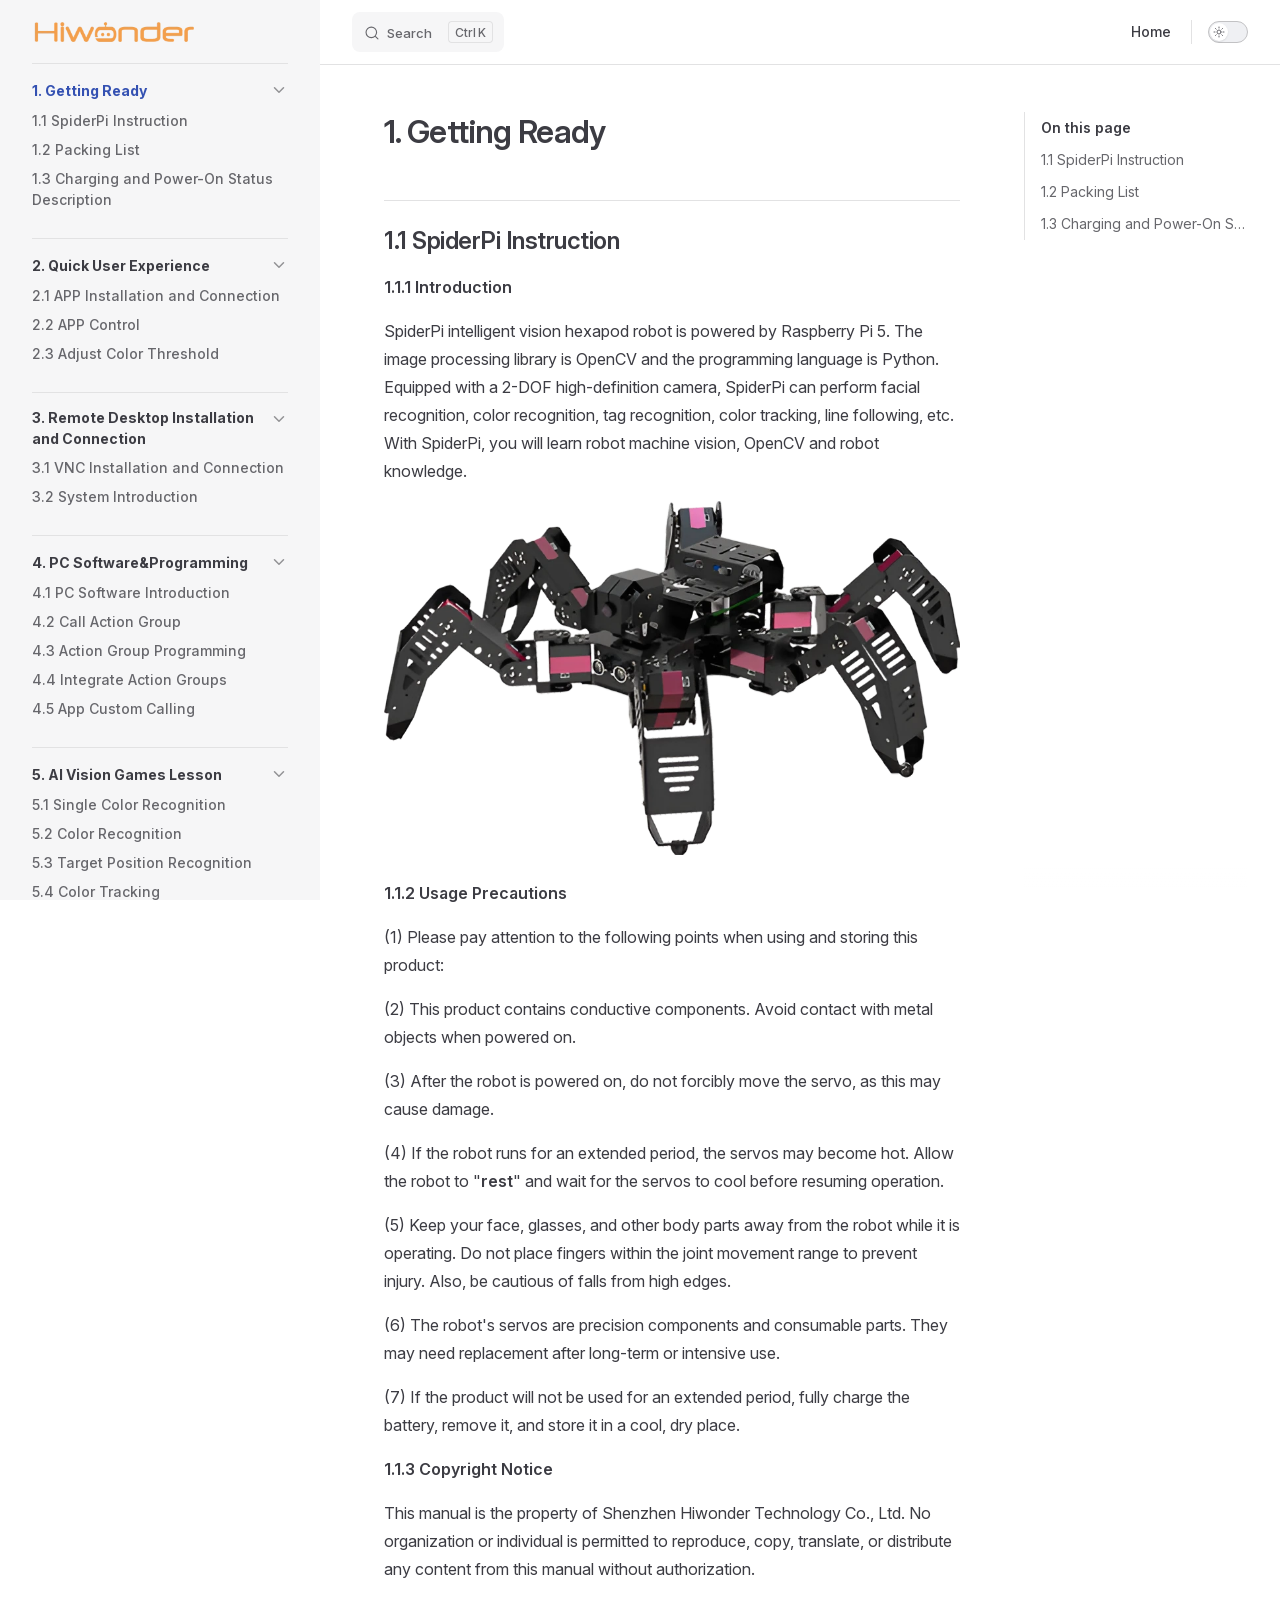
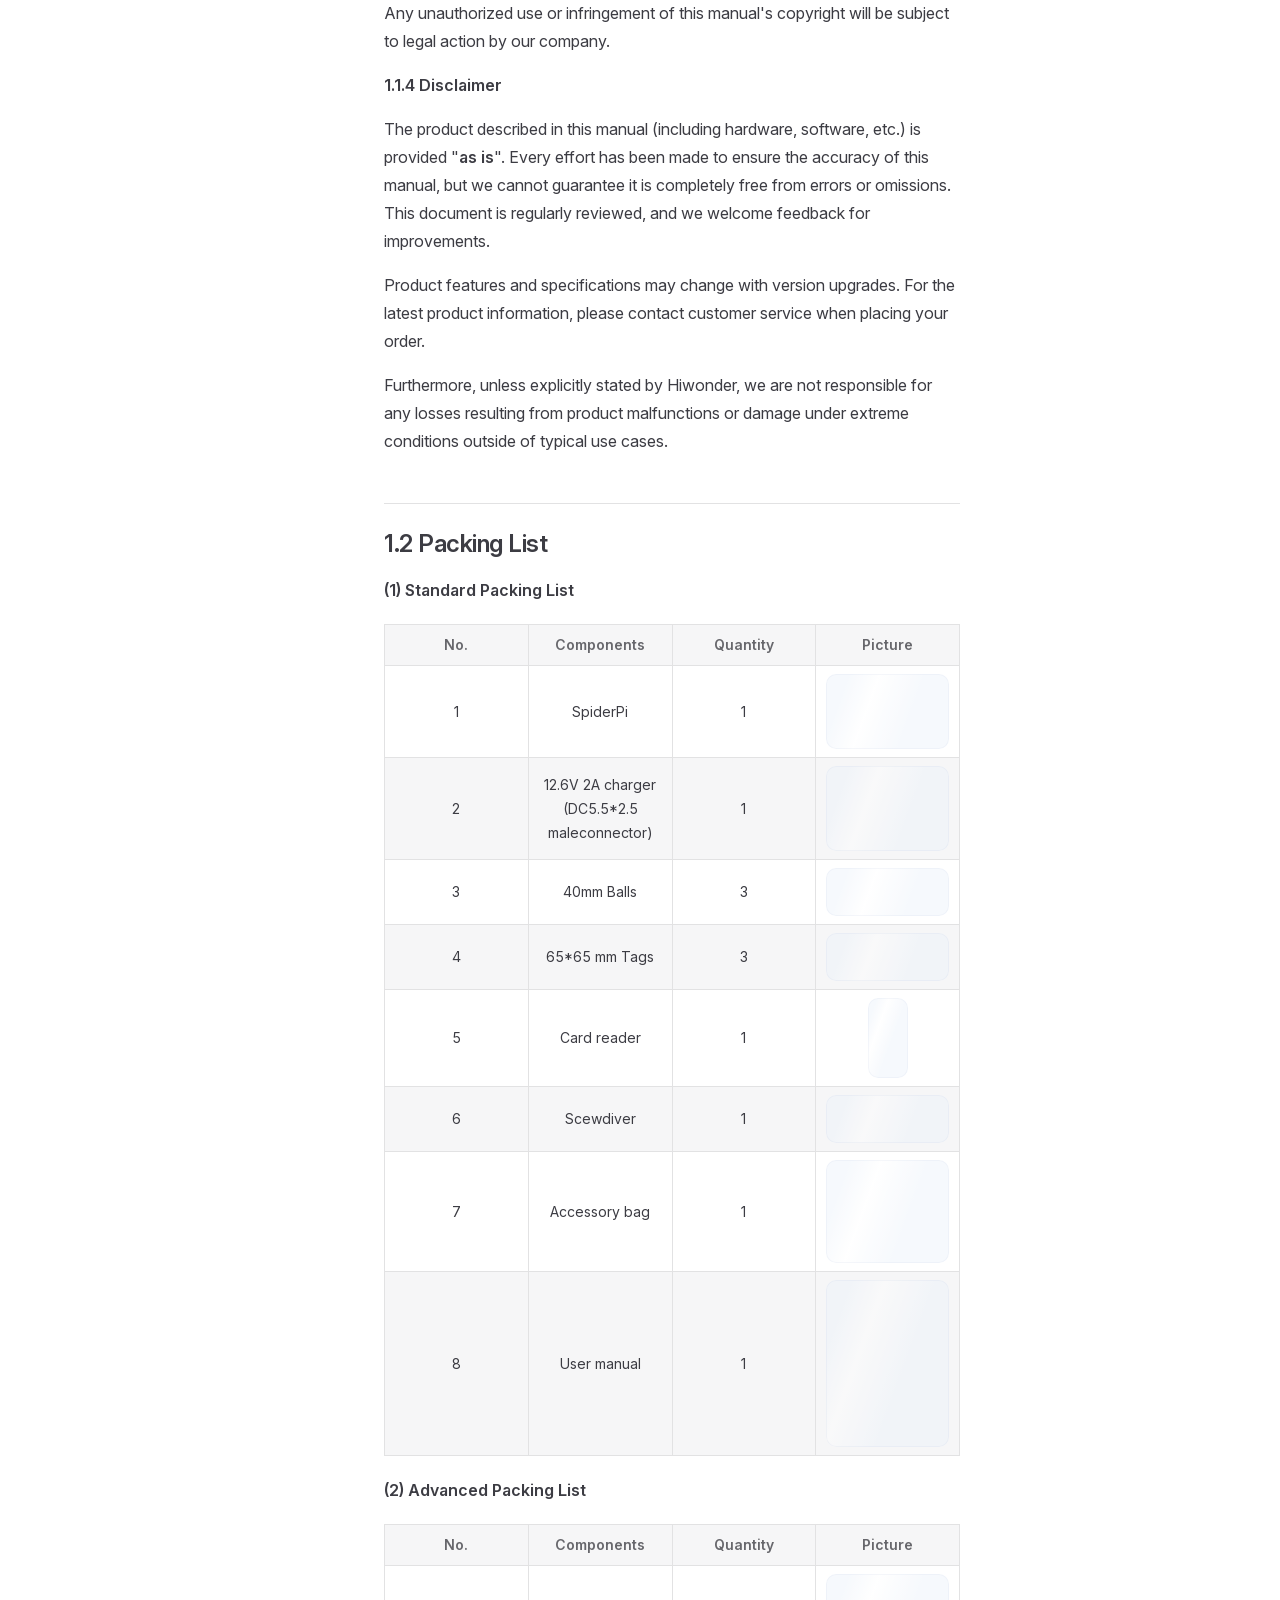
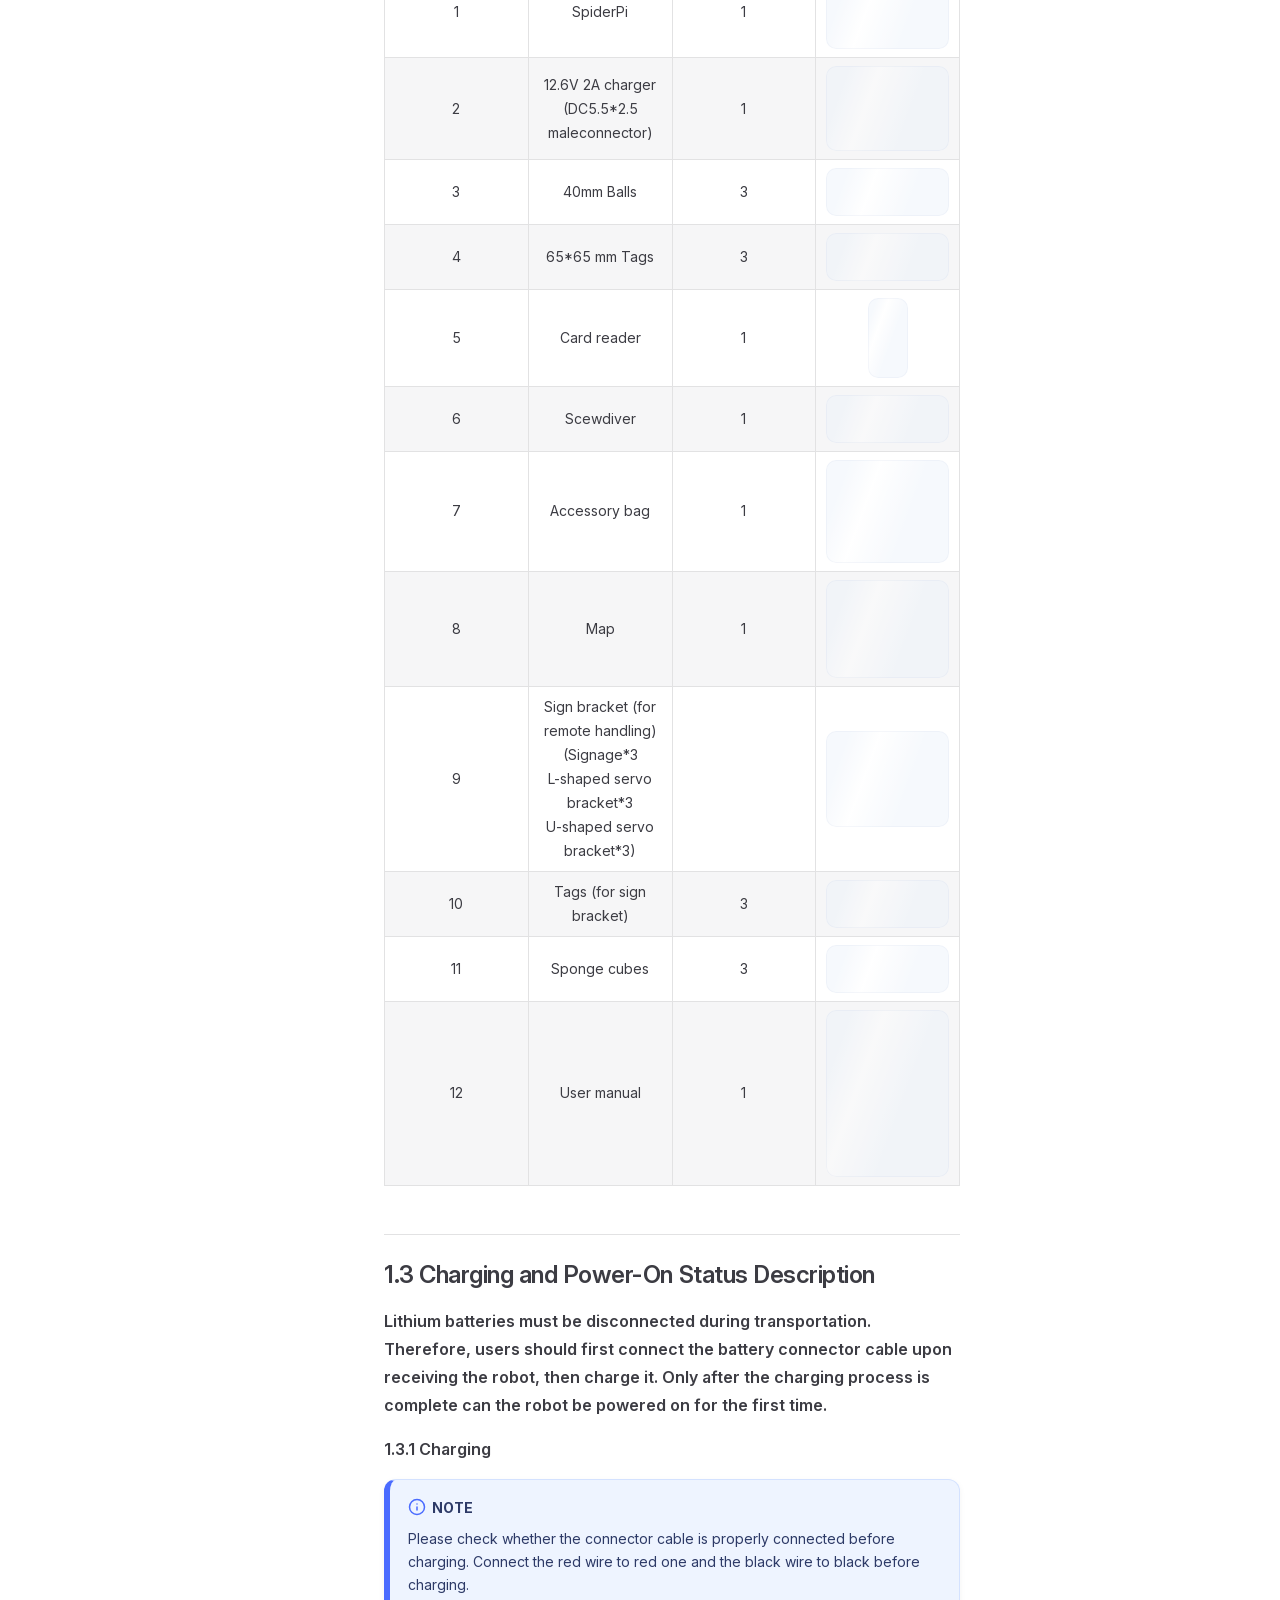
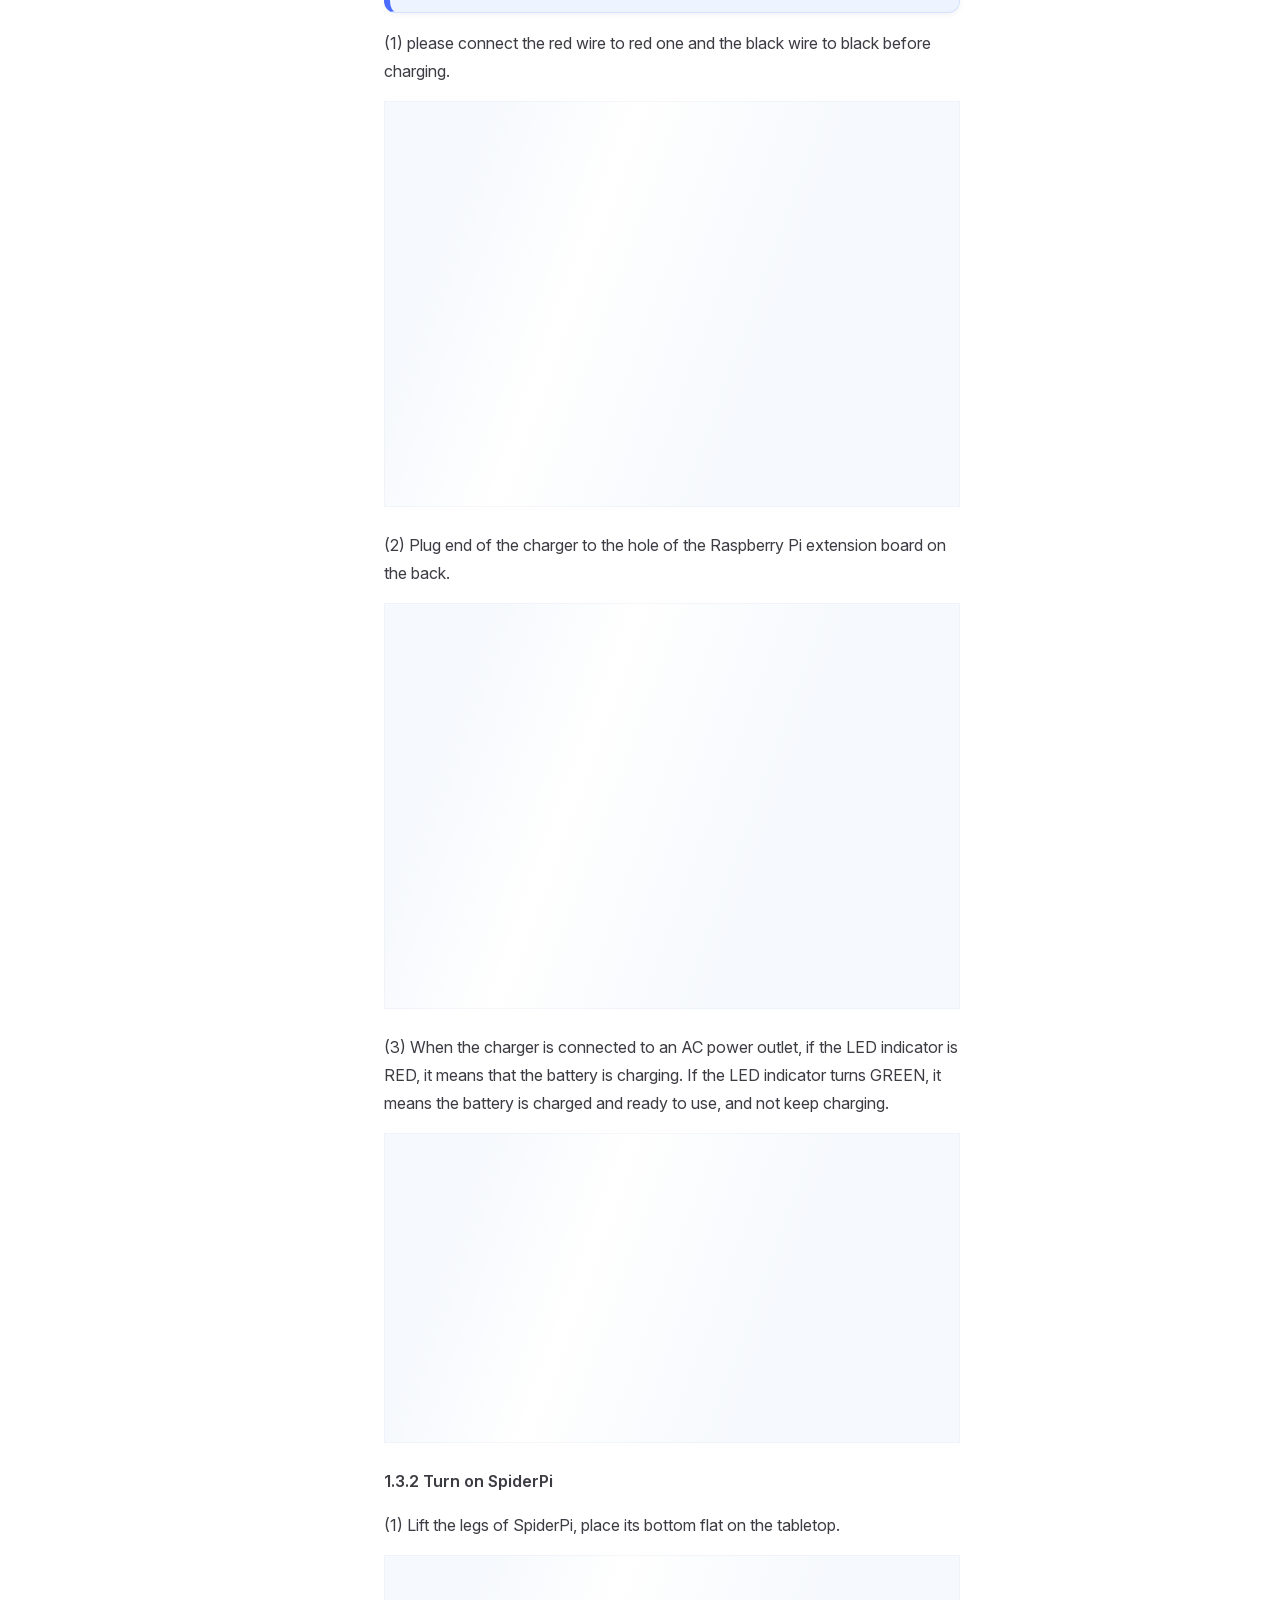
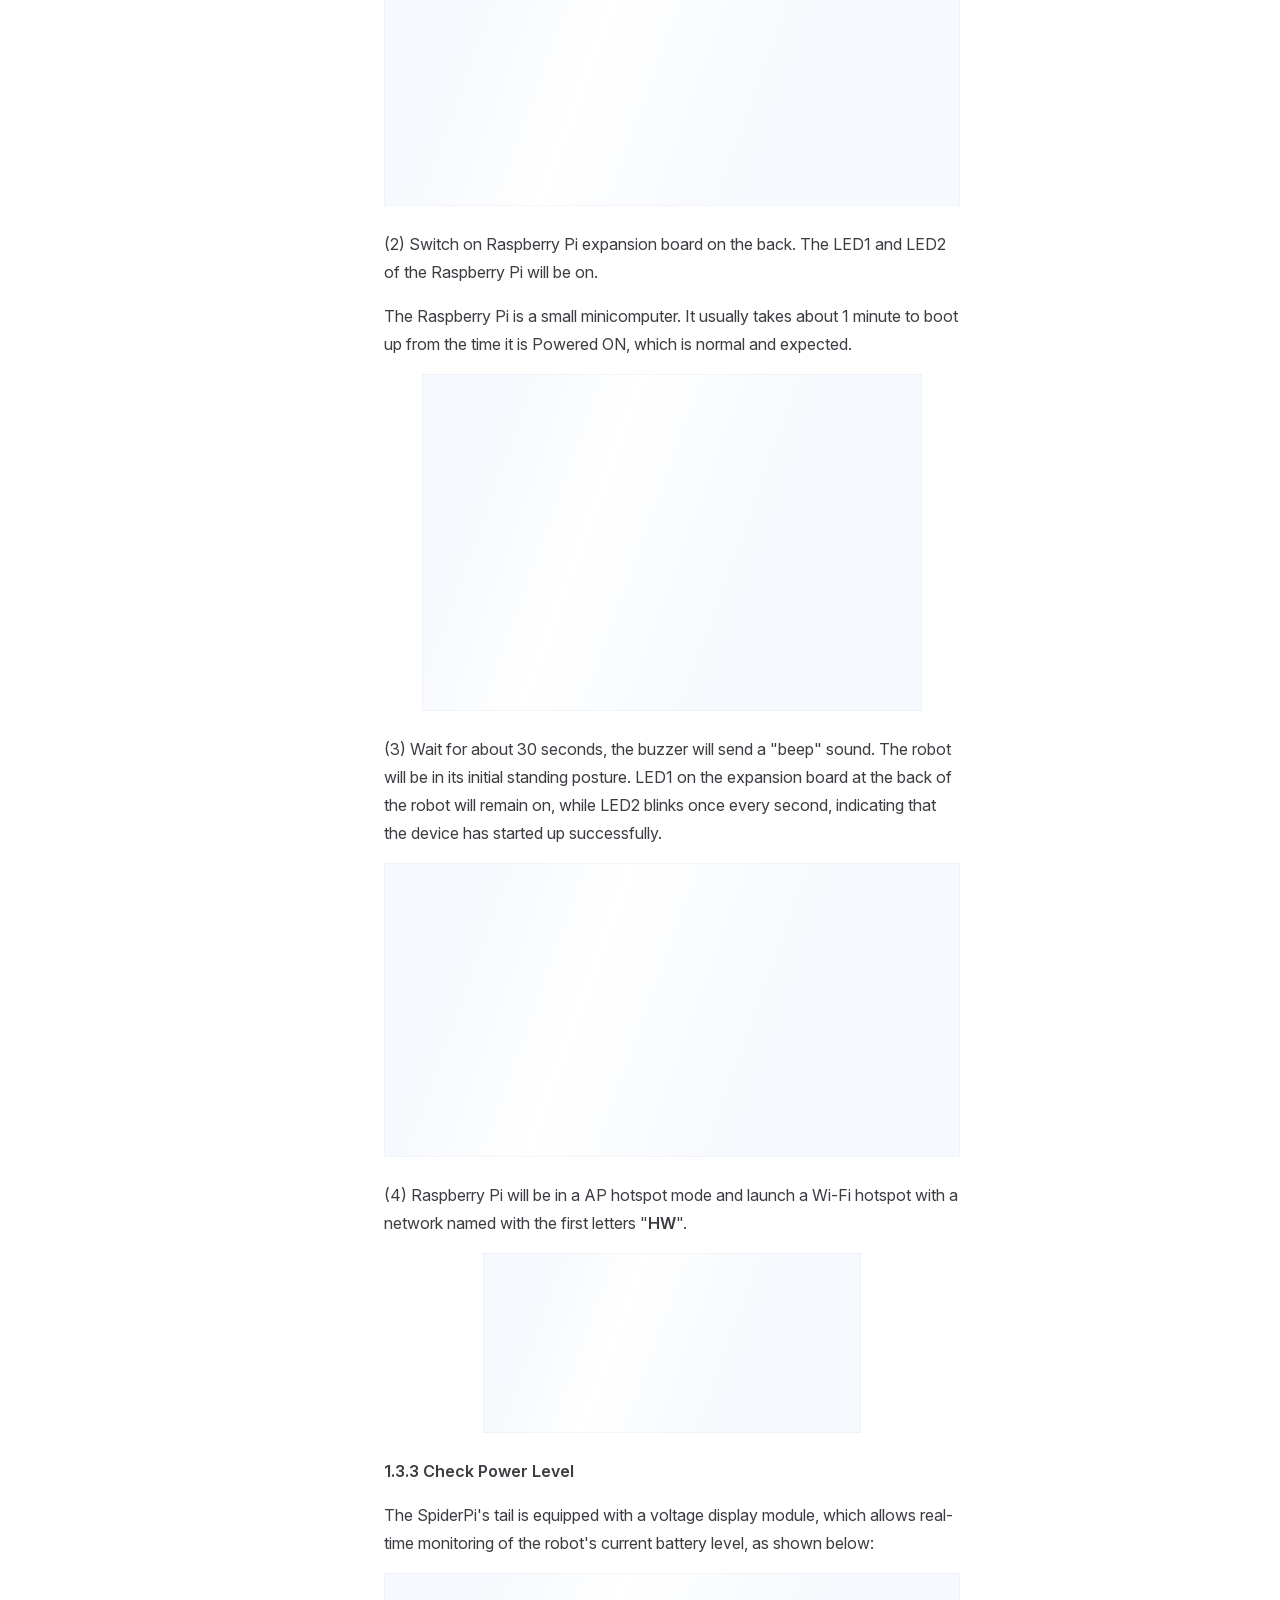
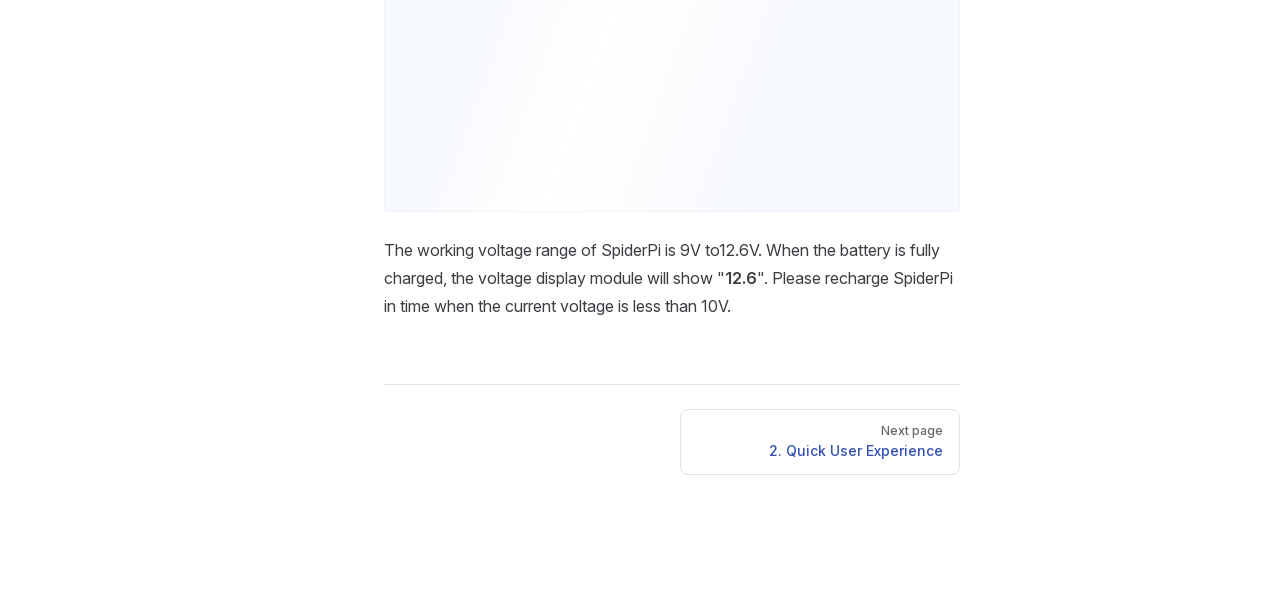
==== commit 23a15ebc: "内容修改" ====
--- a/projects/SpiderPi/en/latest/index.html
+++ b/projects/SpiderPi/en/latest/index.html
@@ -4,23 +4,23 @@
     <meta charset="utf-8">
     <meta name="viewport" content="width=device-width,initial-scale=1">
     <title>SpiderPi Documentation</title>
-    <meta name="description" content="SpiderPi robot documentation">
+    <meta name="description" content="SpiderPi documentation">
     <meta name="generator" content="VitePress v1.6.4">
-    <link rel="preload stylesheet" href="/projects/SpiderPi/en/latest/assets/style.BlnB4m8w.css" as="style">
+    <link rel="preload stylesheet" href="/projects/SpiderPi/en/latest/assets/style.BWxestLq.css" as="style">
     <link rel="preload stylesheet" href="/projects/SpiderPi/en/latest/vp-icons.css" as="style">
     
-    <script type="module" src="/projects/SpiderPi/en/latest/assets/app.BU686anA.js"></script>
+    <script type="module" src="/projects/SpiderPi/en/latest/assets/app.CeipovRR.js"></script>
     <link rel="preload" href="/projects/SpiderPi/en/latest/assets/inter-roman-latin.Di8DUHzh.woff2" as="font" type="font/woff2" crossorigin="">
-    <link rel="modulepreload" href="/projects/SpiderPi/en/latest/assets/chunks/theme.DTcCEMe6.js">
-    <link rel="modulepreload" href="/projects/SpiderPi/en/latest/assets/chunks/framework.oAp9W4YJ.js">
-    <link rel="modulepreload" href="/projects/SpiderPi/en/latest/assets/index.md.CJsqcTzv.lean.js">
+    <link rel="modulepreload" href="/projects/SpiderPi/en/latest/assets/chunks/theme.CGZYWWqt.js">
+    <link rel="modulepreload" href="/projects/SpiderPi/en/latest/assets/chunks/framework.BPwPRxsx.js">
+    <link rel="modulepreload" href="/projects/SpiderPi/en/latest/assets/index.md.XoSVBK4u.lean.js">
     <link rel="icon" href="/projects/SpiderPi/en/latest/favicon.ico">
     <script id="check-dark-mode">(()=>{const e=localStorage.getItem("vitepress-theme-appearance")||"auto",a=window.matchMedia("(prefers-color-scheme: dark)").matches;(!e||e==="auto"?a:e==="dark")&&document.documentElement.classList.add("dark")})();</script>
     <script id="check-mac-os">document.documentElement.classList.toggle("mac",/Mac|iPhone|iPod|iPad/i.test(navigator.platform));</script>
   </head>
   <body>
     <div id="app"><!--[--><div class="page-redirect" style="text-align:center;padding:100px 20px;"><p>Redirecting to content page...</p><p><a href="/projects/SpiderPi/en/latest/docs/1.getting_ready.html" target="_self">If you are not redirected automatically, click here</a></p></div><!--[--><!----><!--]--><!----><!--]--></div>
-    <script>window.__VP_HASH_MAP__=JSON.parse("{\"docs_1.getting_ready.md\":\"-Koj2D-e\",\"docs_10_network_configuration.md\":\"BVzglLEN\",\"docs_11.computer_control_robot.md\":\"7o0bq-h0\",\"docs_12.ai_transport.md\":\"C4I3wh1Y\",\"docs_2.quick_user_experience.md\":\"CxcIc-mN\",\"docs_6.remote.md\":\"ByHeRAGI\",\"docs_8.upper_computer.md\":\"BKbme0fS\",\"docs_9.ai_vision_project.md\":\"BjhokXBU\",\"docs_general_basic_courses.md\":\"Bf6qJwim\",\"docs_index.md\":\"8xN3B3MP\",\"docs_resources_download.md\":\"BLQSuuhv\",\"index.md\":\"CJsqcTzv\"}");window.__VP_SITE_DATA__=JSON.parse("{\"lang\":\"en-US\",\"dir\":\"ltr\",\"title\":\"SpiderPi Documentation\",\"description\":\"SpiderPi robot documentation\",\"base\":\"/projects/SpiderPi/en/latest/\",\"head\":[],\"router\":{\"prefetchLinks\":true},\"appearance\":true,\"themeConfig\":{\"siteTitle\":false,\"logo\":\"/e-logo.png\",\"outline\":[2,3],\"search\":{\"provider\":\"local\",\"options\":{\"translations\":{\"button\":{\"buttonText\":\"Search\",\"buttonAriaLabel\":\"Search\"},\"modal\":{\"searchBox\":{\"resetButtonTitle\":\"Clear search query\",\"resetButtonAriaLabel\":\"Clear search query\",\"cancelButtonText\":\"Cancel\",\"cancelButtonAriaLabel\":\"Cancel\"},\"startScreen\":{\"recentSearchTitle\":\"Recent Searches\",\"noRecentSearchText\":\"No recent searches\",\"suggestedQueryTitle\":\"Suggested Queries\"},\"noResultsScreen\":{\"noResultsText\":\"No results found for\",\"suggestedQueryText\":\"You can try searching for\",\"reportMissingResultsText\":\"Have any queries?\",\"reportMissingResultsLinkText\":\"Report here\"},\"footer\":{\"selectText\":\"to select\",\"navigateText\":\"to navigate\",\"closeText\":\"to close\"}}}}},\"nav\":[{\"text\":\"Home\",\"link\":\"https://www.hiwonder.net/\",\"target\":\"_self\"}],\"sidebar\":[{\"text\":\"1. Getting Ready\",\"link\":\"/docs/1.getting_ready.html\",\"collapsed\":false,\"items\":[{\"text\":\"1.1 SpiderPi Instruction\",\"link\":\"/docs/1.getting_ready.html#_1-1-spiderpi-instruction\"},{\"text\":\"1.2 Packing List\",\"link\":\"/docs/1.getting_ready.html#_1-2-packing-list\"},{\"text\":\"1.3 Charging and Power-On Status Description\",\"link\":\"/docs/1.getting_ready.html#_1-3-charging-and-power-on-status-description\"}]},{\"text\":\"2. Quick User Experience\",\"link\":\"/docs/2.quick_user_experience.html\",\"collapsed\":false,\"items\":[{\"text\":\"2.1 APP Installation and Connection\",\"link\":\"/docs/2.quick_user_experience.html#_2-1-app-installation-and-connection\"},{\"text\":\"2.2  APP Control\",\"link\":\"/docs/2.quick_user_experience.html#_2-2-app-control\"},{\"text\":\"2.3 Adjust Color Threshold\",\"link\":\"/docs/2.quick_user_experience.html#_2-3-adjust-color-threshold\"}]},{\"text\":\"3. Remote Desktop Installation and Connection\",\"link\":\"/docs/6.remote.html\",\"collapsed\":false,\"items\":[{\"text\":\"3.1 VNC Installation and Connection\",\"link\":\"/docs/6.remote.html#_3-1-vnc-installation-and-connection\"},{\"text\":\"3.2 System Introduction\",\"link\":\"/docs/6.remote.html#_3-2-system-introduction\"}]},{\"text\":\"4. PC Software&Programming\",\"link\":\"/docs/8.upper_computer.html\",\"collapsed\":false,\"items\":[{\"text\":\"4.1 PC Software Introduction\",\"link\":\"/docs/8.upper_computer.html#_4-1-pc-software-introduction\"},{\"text\":\"4.2 Call Action Group\",\"link\":\"/docs/8.upper_computer.html#_4-2-call-action-group\"},{\"text\":\"4.3 Action Group Programming\",\"link\":\"/docs/8.upper_computer.html#_4-3-action-group-programming\"},{\"text\":\"4.4 Integrate Action Groups\",\"link\":\"/docs/8.upper_computer.html#_4-4-integrate-action-groups\"},{\"text\":\"4.5 App Custom Calling\",\"link\":\"/docs/8.upper_computer.html#_4-5-app-custom-calling\"}]},{\"text\":\"5. AI Vision Games Lesson\",\"link\":\"/docs/9.ai_vision_project.html\",\"collapsed\":false,\"items\":[{\"text\":\"5.1 Single Color Recognition\",\"link\":\"/docs/9.ai_vision_project.html#_5-1-single-color-recognition\"},{\"text\":\"5.2 Color Recognition\",\"link\":\"/docs/9.ai_vision_project.html#_5-2-color-recognition\"},{\"text\":\"5.3 Target Position Recognition\",\"link\":\"/docs/9.ai_vision_project.html#_5-3-target-position-recognition\"},{\"text\":\"5.4 Color Tracking\",\"link\":\"/docs/9.ai_vision_project.html#_5-4-color-tracking\"},{\"text\":\"5.5 Line Following\",\"link\":\"/docs/9.ai_vision_project.html#_5-5-line-following\"},{\"text\":\"5.6 Tag Detection\",\"link\":\"/docs/9.ai_vision_project.html#_5-6-tag-detection\"},{\"text\":\"5.7 Tag Recognition\",\"link\":\"/docs/9.ai_vision_project.html#_5-7-tag-recognition\"},{\"text\":\"5.8 Face Recognition\",\"link\":\"/docs/9.ai_vision_project.html#_5-8-face-recognition\"},{\"text\":\"5.9 Facial Recognition\",\"link\":\"/docs/9.ai_vision_project.html#_5-9-facial-recognition\"},{\"text\":\"5.10 Auto Obstacle Avoidance\",\"link\":\"/docs/9.ai_vision_project.html#_5-10-auto-obstacle-avoidance\"}]},{\"text\":\"8. Raspberry Pi Series Robot Network Configuration Instruction\",\"link\":\"/docs/10_network_configuration.html\",\"collapsed\":false,\"items\":[{\"text\":\"8.1 Network Configuration Overview\",\"link\":\"/docs/10_network_configuration.html#_8-1-network-configuration-overview\"},{\"text\":\"8.2 AP Direct Connection Mode\",\"link\":\"/docs/10_network_configuration.html#_8-2-ap-direct-connection-mode\"},{\"text\":\"8.3 Connecting in LAN Mode (optional)\",\"link\":\"/docs/10_network_configuration.html#_8-3-connecting-in-lan-mode-optional\"}]},{\"text\":\"7. PC Software Control\",\"link\":\"/docs/11.computer_control_robot.html\",\"collapsed\":false,\"items\":[{\"text\":\"7.1 Control Software Opening and Connection\",\"link\":\"/docs/11.computer_control_robot.html#_7-1-control-software-opening-and-connection\"},{\"text\":\"7.2 PC Control Instruction\",\"link\":\"/docs/11.computer_control_robot.html#_7-2-pc-control-instruction\"}]},{\"text\":\"6. AI Transport Lesson\",\"link\":\"/docs/12.ai_transport.html\",\"collapsed\":false,\"items\":[{\"text\":\"6.1 Transport Bracket Assembly\",\"link\":\"/docs/12.ai_transport.html#_6-1-transport-bracket-assembly\"},{\"text\":\"6.2 AI Transport\",\"link\":\"/docs/12.ai_transport.html#_6-2-ai-transport\"},{\"text\":\"6.3 Intelligent Cleanup\",\"link\":\"/docs/12.ai_transport.html#_6-3-intelligent-cleanup\"},{\"text\":\"6.4 Tag Tracking\",\"link\":\"/docs/12.ai_transport.html#_6-4-tag-tracking\"}]},{\"text\":\"Basic Development Course\",\"link\":\"/docs/general_basic_courses.html\",\"collapsed\":false,\"items\":[]},{\"text\":\"Appendix\",\"link\":\"/docs/resources_download.html\",\"collapsed\":false,\"items\":[]}]},\"locales\":{},\"scrollOffset\":134,\"cleanUrls\":false}");</script>
+    <script>window.__VP_HASH_MAP__=JSON.parse("{\"docs_1.getting_ready.md\":\"Cui26wiJ\",\"docs_10_network_configuration.md\":\"Tbzl6LYs\",\"docs_11.computer_control_robot.md\":\"BjNlZshq\",\"docs_12.ai_transport.md\":\"DpLN_Gvf\",\"docs_2.quick_user_experience.md\":\"DwBO7my7\",\"docs_6.remote.md\":\"49EMDRES\",\"docs_8.upper_computer.md\":\"_wqMHtrv\",\"docs_9.ai_vision_project.md\":\"BAslrsXd\",\"docs_general_basic_courses.md\":\"4qUIkZay\",\"docs_index.md\":\"CKhzWFxc\",\"docs_resources_download.md\":\"Cy6BuIsi\",\"index.md\":\"XoSVBK4u\"}");window.__VP_SITE_DATA__=JSON.parse("{\"lang\":\"en-US\",\"dir\":\"ltr\",\"title\":\"SpiderPi Documentation\",\"description\":\"SpiderPi documentation\",\"base\":\"/projects/SpiderPi/en/latest/\",\"head\":[],\"router\":{\"prefetchLinks\":true},\"appearance\":true,\"themeConfig\":{\"siteTitle\":false,\"logo\":\"/e-logo.webp\",\"outline\":[2,3],\"search\":{\"provider\":\"local\",\"options\":{\"translations\":{\"button\":{\"buttonText\":\"Search\",\"buttonAriaLabel\":\"Search\"},\"modal\":{\"searchBox\":{\"resetButtonTitle\":\"Clear search query\",\"resetButtonAriaLabel\":\"Clear search query\",\"cancelButtonText\":\"Cancel\",\"cancelButtonAriaLabel\":\"Cancel\"},\"startScreen\":{\"recentSearchTitle\":\"Recent Searches\",\"noRecentSearchText\":\"No recent searches\",\"suggestedQueryTitle\":\"Suggested Queries\"},\"noResultsScreen\":{\"noResultsText\":\"No results found for\",\"suggestedQueryText\":\"You can try searching for\",\"reportMissingResultsText\":\"Have any queries?\",\"reportMissingResultsLinkText\":\"Report here\"},\"footer\":{\"selectText\":\"to select\",\"navigateText\":\"to navigate\",\"closeText\":\"to close\"}}}}},\"nav\":[{\"text\":\"Home\",\"link\":\"https://www.hiwonder.net/\",\"target\":\"_self\"}],\"sidebar\":[{\"text\":\"1. Getting Ready\",\"link\":\"/docs/1.getting_ready.html\",\"collapsed\":false,\"items\":[{\"text\":\"1.1 SpiderPi Instruction\",\"link\":\"/docs/1.getting_ready.html#_1-1-spiderpi-instruction\"},{\"text\":\"1.2 Packing List\",\"link\":\"/docs/1.getting_ready.html#_1-2-packing-list\"},{\"text\":\"1.3 Charging and Power-On Status Description\",\"link\":\"/docs/1.getting_ready.html#_1-3-charging-and-power-on-status-description\"}]},{\"text\":\"2. Quick User Experience\",\"link\":\"/docs/2.quick_user_experience.html\",\"collapsed\":false,\"items\":[{\"text\":\"2.1 APP Installation and Connection\",\"link\":\"/docs/2.quick_user_experience.html#_2-1-app-installation-and-connection\"},{\"text\":\"2.2  APP Control\",\"link\":\"/docs/2.quick_user_experience.html#_2-2-app-control\"},{\"text\":\"2.3 Adjust Color Threshold\",\"link\":\"/docs/2.quick_user_experience.html#_2-3-adjust-color-threshold\"}]},{\"text\":\"3. Remote Desktop Installation and Connection\",\"link\":\"/docs/6.remote.html\",\"collapsed\":false,\"items\":[{\"text\":\"3.1 VNC Installation and Connection\",\"link\":\"/docs/6.remote.html#_3-1-vnc-installation-and-connection\"},{\"text\":\"3.2 System Introduction\",\"link\":\"/docs/6.remote.html#_3-2-system-introduction\"}]},{\"text\":\"4. PC Software&Programming\",\"link\":\"/docs/8.upper_computer.html\",\"collapsed\":false,\"items\":[{\"text\":\"4.1 PC Software Introduction\",\"link\":\"/docs/8.upper_computer.html#_4-1-pc-software-introduction\"},{\"text\":\"4.2 Call Action Group\",\"link\":\"/docs/8.upper_computer.html#_4-2-call-action-group\"},{\"text\":\"4.3 Action Group Programming\",\"link\":\"/docs/8.upper_computer.html#_4-3-action-group-programming\"},{\"text\":\"4.4 Integrate Action Groups\",\"link\":\"/docs/8.upper_computer.html#_4-4-integrate-action-groups\"},{\"text\":\"4.5 App Custom Calling\",\"link\":\"/docs/8.upper_computer.html#_4-5-app-custom-calling\"}]},{\"text\":\"5. AI Vision Games Lesson\",\"link\":\"/docs/9.ai_vision_project.html\",\"collapsed\":false,\"items\":[{\"text\":\"5.1 Single Color Recognition\",\"link\":\"/docs/9.ai_vision_project.html#_5-1-single-color-recognition\"},{\"text\":\"5.2 Color Recognition\",\"link\":\"/docs/9.ai_vision_project.html#_5-2-color-recognition\"},{\"text\":\"5.3 Target Position Recognition\",\"link\":\"/docs/9.ai_vision_project.html#_5-3-target-position-recognition\"},{\"text\":\"5.4 Color Tracking\",\"link\":\"/docs/9.ai_vision_project.html#_5-4-color-tracking\"},{\"text\":\"5.5 Line Following\",\"link\":\"/docs/9.ai_vision_project.html#_5-5-line-following\"},{\"text\":\"5.6 Tag Detection\",\"link\":\"/docs/9.ai_vision_project.html#_5-6-tag-detection\"},{\"text\":\"5.7 Tag Recognition\",\"link\":\"/docs/9.ai_vision_project.html#_5-7-tag-recognition\"},{\"text\":\"5.8 Face Recognition\",\"link\":\"/docs/9.ai_vision_project.html#_5-8-face-recognition\"},{\"text\":\"5.9 Facial Recognition\",\"link\":\"/docs/9.ai_vision_project.html#_5-9-facial-recognition\"},{\"text\":\"5.10 Auto Obstacle Avoidance\",\"link\":\"/docs/9.ai_vision_project.html#_5-10-auto-obstacle-avoidance\"}]},{\"text\":\"8. Raspberry Pi Series Robot Network Configuration Instruction\",\"link\":\"/docs/10_network_configuration.html\",\"collapsed\":false,\"items\":[{\"text\":\"8.1 Network Configuration Overview\",\"link\":\"/docs/10_network_configuration.html#_8-1-network-configuration-overview\"},{\"text\":\"8.2 AP Direct Connection Mode\",\"link\":\"/docs/10_network_configuration.html#_8-2-ap-direct-connection-mode\"},{\"text\":\"8.3 Connecting in LAN Mode (optional)\",\"link\":\"/docs/10_network_configuration.html#_8-3-connecting-in-lan-mode-optional\"}]},{\"text\":\"7. PC Software Control\",\"link\":\"/docs/11.computer_control_robot.html\",\"collapsed\":false,\"items\":[{\"text\":\"7.1 Control Software Opening and Connection\",\"link\":\"/docs/11.computer_control_robot.html#_7-1-control-software-opening-and-connection\"},{\"text\":\"7.2 PC Control Instruction\",\"link\":\"/docs/11.computer_control_robot.html#_7-2-pc-control-instruction\"}]},{\"text\":\"6. AI Transport Lesson\",\"link\":\"/docs/12.ai_transport.html\",\"collapsed\":false,\"items\":[{\"text\":\"6.1 Transport Bracket Assembly\",\"link\":\"/docs/12.ai_transport.html#_6-1-transport-bracket-assembly\"},{\"text\":\"6.2 AI Transport\",\"link\":\"/docs/12.ai_transport.html#_6-2-ai-transport\"},{\"text\":\"6.3 Intelligent Cleanup\",\"link\":\"/docs/12.ai_transport.html#_6-3-intelligent-cleanup\"},{\"text\":\"6.4 Tag Tracking\",\"link\":\"/docs/12.ai_transport.html#_6-4-tag-tracking\"}]},{\"text\":\"Basic Development Course\",\"link\":\"/docs/general_basic_courses.html\",\"collapsed\":false,\"items\":[]},{\"text\":\"Appendix\",\"link\":\"/docs/resources_download.html\",\"collapsed\":false,\"items\":[]}]},\"locales\":{},\"scrollOffset\":134,\"cleanUrls\":false}");</script>
     
   </body>
 </html>
--- a/projects/SpiderPi/en/latest/assets/style.BWxestLq.css
+++ b/projects/SpiderPi/en/latest/assets/style.BWxestLq.css
@@ -0,0 +1 @@
+@font-face{font-family:Inter;font-style:normal;font-weight:100 900;font-display:swap;src:url(/projects/SpiderPi/en/latest/assets/inter-roman-cyrillic-ext.BBPuwvHQ.woff2) format("woff2");unicode-range:U+0460-052F,U+1C80-1C88,U+20B4,U+2DE0-2DFF,U+A640-A69F,U+FE2E-FE2F}@font-face{font-family:Inter;font-style:normal;font-weight:100 900;font-display:swap;src:url(/projects/SpiderPi/en/latest/assets/inter-roman-cyrillic.C5lxZ8CY.woff2) format("woff2");unicode-range:U+0301,U+0400-045F,U+0490-0491,U+04B0-04B1,U+2116}@font-face{font-family:Inter;font-style:normal;font-weight:100 900;font-display:swap;src:url(/projects/SpiderPi/en/latest/assets/inter-roman-greek-ext.CqjqNYQ-.woff2) format("woff2");unicode-range:U+1F00-1FFF}@font-face{font-family:Inter;font-style:normal;font-weight:100 900;font-display:swap;src:url(/projects/SpiderPi/en/latest/assets/inter-roman-greek.BBVDIX6e.woff2) format("woff2");unicode-range:U+0370-0377,U+037A-037F,U+0384-038A,U+038C,U+038E-03A1,U+03A3-03FF}@font-face{font-family:Inter;font-style:normal;font-weight:100 900;font-display:swap;src:url(/projects/SpiderPi/en/latest/assets/inter-roman-vietnamese.BjW4sHH5.woff2) format("woff2");unicode-range:U+0102-0103,U+0110-0111,U+0128-0129,U+0168-0169,U+01A0-01A1,U+01AF-01B0,U+0300-0301,U+0303-0304,U+0308-0309,U+0323,U+0329,U+1EA0-1EF9,U+20AB}@font-face{font-family:Inter;font-style:normal;font-weight:100 900;font-display:swap;src:url(/projects/SpiderPi/en/latest/assets/inter-roman-latin-ext.4ZJIpNVo.woff2) format("woff2");unicode-range:U+0100-02AF,U+0304,U+0308,U+0329,U+1E00-1E9F,U+1EF2-1EFF,U+2020,U+20A0-20AB,U+20AD-20C0,U+2113,U+2C60-2C7F,U+A720-A7FF}@font-face{font-family:Inter;font-style:normal;font-weight:100 900;font-display:swap;src:url(/projects/SpiderPi/en/latest/assets/inter-roman-latin.Di8DUHzh.woff2) format("woff2");unicode-range:U+0000-00FF,U+0131,U+0152-0153,U+02BB-02BC,U+02C6,U+02DA,U+02DC,U+0304,U+0308,U+0329,U+2000-206F,U+2074,U+20AC,U+2122,U+2191,U+2193,U+2212,U+2215,U+FEFF,U+FFFD}@font-face{font-family:Inter;font-style:italic;font-weight:100 900;font-display:swap;src:url(/projects/SpiderPi/en/latest/assets/inter-italic-cyrillic-ext.r48I6akx.woff2) format("woff2");unicode-range:U+0460-052F,U+1C80-1C88,U+20B4,U+2DE0-2DFF,U+A640-A69F,U+FE2E-FE2F}@font-face{font-family:Inter;font-style:italic;font-weight:100 900;font-display:swap;src:url(/projects/SpiderPi/en/latest/assets/inter-italic-cyrillic.By2_1cv3.woff2) format("woff2");unicode-range:U+0301,U+0400-045F,U+0490-0491,U+04B0-04B1,U+2116}@font-face{font-family:Inter;font-style:italic;font-weight:100 900;font-display:swap;src:url(/projects/SpiderPi/en/latest/assets/inter-italic-greek-ext.1u6EdAuj.woff2) format("woff2");unicode-range:U+1F00-1FFF}@font-face{font-family:Inter;font-style:italic;font-weight:100 900;font-display:swap;src:url(/projects/SpiderPi/en/latest/assets/inter-italic-greek.DJ8dCoTZ.woff2) format("woff2");unicode-range:U+0370-0377,U+037A-037F,U+0384-038A,U+038C,U+038E-03A1,U+03A3-03FF}@font-face{font-family:Inter;font-style:italic;font-weight:100 900;font-display:swap;src:url(/projects/SpiderPi/en/latest/assets/inter-italic-vietnamese.BSbpV94h.woff2) format("woff2");unicode-range:U+0102-0103,U+0110-0111,U+0128-0129,U+0168-0169,U+01A0-01A1,U+01AF-01B0,U+0300-0301,U+0303-0304,U+0308-0309,U+0323,U+0329,U+1EA0-1EF9,U+20AB}@font-face{font-family:Inter;font-style:italic;font-weight:100 900;font-display:swap;src:url(/projects/SpiderPi/en/latest/assets/inter-italic-latin-ext.CN1xVJS-.woff2) format("woff2");unicode-range:U+0100-02AF,U+0304,U+0308,U+0329,U+1E00-1E9F,U+1EF2-1EFF,U+2020,U+20A0-20AB,U+20AD-20C0,U+2113,U+2C60-2C7F,U+A720-A7FF}@font-face{font-family:Inter;font-style:italic;font-weight:100 900;font-display:swap;src:url(/projects/SpiderPi/en/latest/assets/inter-italic-latin.C2AdPX0b.woff2) format("woff2");unicode-range:U+0000-00FF,U+0131,U+0152-0153,U+02BB-02BC,U+02C6,U+02DA,U+02DC,U+0304,U+0308,U+0329,U+2000-206F,U+2074,U+20AC,U+2122,U+2191,U+2193,U+2212,U+2215,U+FEFF,U+FFFD}@font-face{font-family:Punctuation SC;font-weight:400;src:local("PingFang SC Regular"),local("Noto Sans CJK SC"),local("Microsoft YaHei");unicode-range:U+201C,U+201D,U+2018,U+2019,U+2E3A,U+2014,U+2013,U+2026,U+00B7,U+007E,U+002F}@font-face{font-family:Punctuation SC;font-weight:500;src:local("PingFang SC Medium"),local("Noto Sans CJK SC"),local("Microsoft YaHei");unicode-range:U+201C,U+201D,U+2018,U+2019,U+2E3A,U+2014,U+2013,U+2026,U+00B7,U+007E,U+002F}@font-face{font-family:Punctuation SC;font-weight:600;src:local("PingFang SC Semibold"),local("Noto Sans CJK SC Bold"),local("Microsoft YaHei Bold");unicode-range:U+201C,U+201D,U+2018,U+2019,U+2E3A,U+2014,U+2013,U+2026,U+00B7,U+007E,U+002F}@font-face{font-family:Punctuation SC;font-weight:700;src:local("PingFang SC Semibold"),local("Noto Sans CJK SC Bold"),local("Microsoft YaHei Bold");unicode-range:U+201C,U+201D,U+2018,U+2019,U+2E3A,U+2014,U+2013,U+2026,U+00B7,U+007E,U+002F}:root{--vp-c-white: #ffffff;--vp-c-black: #000000;--vp-c-neutral: var(--vp-c-black);--vp-c-neutral-inverse: var(--vp-c-white)}.dark{--vp-c-neutral: var(--vp-c-white);--vp-c-neutral-inverse: var(--vp-c-black)}:root{--vp-c-gray-1: #dddde3;--vp-c-gray-2: #e4e4e9;--vp-c-gray-3: #ebebef;--vp-c-gray-soft: rgba(142, 150, 170, .14);--vp-c-indigo-1: #3451b2;--vp-c-indigo-2: #3a5ccc;--vp-c-indigo-3: #5672cd;--vp-c-indigo-soft: rgba(100, 108, 255, .14);--vp-c-purple-1: #6f42c1;--vp-c-purple-2: #7e4cc9;--vp-c-purple-3: #8e5cd9;--vp-c-purple-soft: rgba(159, 122, 234, .14);--vp-c-green-1: #18794e;--vp-c-green-2: #299764;--vp-c-green-3: #30a46c;--vp-c-green-soft: rgba(16, 185, 129, .14);--vp-c-yellow-1: #915930;--vp-c-yellow-2: #946300;--vp-c-yellow-3: #9f6a00;--vp-c-yellow-soft: rgba(234, 179, 8, .14);--vp-c-red-1: #b8272c;--vp-c-red-2: #d5393e;--vp-c-red-3: #e0575b;--vp-c-red-soft: rgba(244, 63, 94, .14);--vp-c-sponsor: #db2777}.dark{--vp-c-gray-1: #515c67;--vp-c-gray-2: #414853;--vp-c-gray-3: #32363f;--vp-c-gray-soft: rgba(101, 117, 133, .16);--vp-c-indigo-1: #a8b1ff;--vp-c-indigo-2: #5c73e7;--vp-c-indigo-3: #3e63dd;--vp-c-indigo-soft: rgba(100, 108, 255, .16);--vp-c-purple-1: #c8abfa;--vp-c-purple-2: #a879e6;--vp-c-purple-3: #8e5cd9;--vp-c-purple-soft: rgba(159, 122, 234, .16);--vp-c-green-1: #3dd68c;--vp-c-green-2: #30a46c;--vp-c-green-3: #298459;--vp-c-green-soft: rgba(16, 185, 129, .16);--vp-c-yellow-1: #f9b44e;--vp-c-yellow-2: #da8b17;--vp-c-yellow-3: #a46a0a;--vp-c-yellow-soft: rgba(234, 179, 8, .16);--vp-c-red-1: #f66f81;--vp-c-red-2: #f14158;--vp-c-red-3: #b62a3c;--vp-c-red-soft: rgba(244, 63, 94, .16)}:root{--vp-c-bg: #ffffff;--vp-c-bg-alt: #f6f6f7;--vp-c-bg-elv: #ffffff;--vp-c-bg-soft: #f6f6f7}.dark{--vp-c-bg: #1b1b1f;--vp-c-bg-alt: #161618;--vp-c-bg-elv: #202127;--vp-c-bg-soft: #202127}:root{--vp-c-border: #c2c2c4;--vp-c-divider: #e2e2e3;--vp-c-gutter: #e2e2e3}.dark{--vp-c-border: #3c3f44;--vp-c-divider: #2e2e32;--vp-c-gutter: #000000}:root{--vp-c-text-1: #3c3c43;--vp-c-text-2: #67676c;--vp-c-text-3: #929295}.dark{--vp-c-text-1: #dfdfd6;--vp-c-text-2: #98989f;--vp-c-text-3: #6a6a71}:root{--vp-c-default-1: var(--vp-c-gray-1);--vp-c-default-2: var(--vp-c-gray-2);--vp-c-default-3: var(--vp-c-gray-3);--vp-c-default-soft: var(--vp-c-gray-soft);--vp-c-brand-1: var(--vp-c-indigo-1);--vp-c-brand-2: var(--vp-c-indigo-2);--vp-c-brand-3: var(--vp-c-indigo-3);--vp-c-brand-soft: var(--vp-c-indigo-soft);--vp-c-brand: var(--vp-c-brand-1);--vp-c-tip-1: var(--vp-c-brand-1);--vp-c-tip-2: var(--vp-c-brand-2);--vp-c-tip-3: var(--vp-c-brand-3);--vp-c-tip-soft: var(--vp-c-brand-soft);--vp-c-note-1: var(--vp-c-brand-1);--vp-c-note-2: var(--vp-c-brand-2);--vp-c-note-3: var(--vp-c-brand-3);--vp-c-note-soft: var(--vp-c-brand-soft);--vp-c-success-1: var(--vp-c-green-1);--vp-c-success-2: var(--vp-c-green-2);--vp-c-success-3: var(--vp-c-green-3);--vp-c-success-soft: var(--vp-c-green-soft);--vp-c-important-1: var(--vp-c-purple-1);--vp-c-important-2: var(--vp-c-purple-2);--vp-c-important-3: var(--vp-c-purple-3);--vp-c-important-soft: var(--vp-c-purple-soft);--vp-c-warning-1: var(--vp-c-yellow-1);--vp-c-warning-2: var(--vp-c-yellow-2);--vp-c-warning-3: var(--vp-c-yellow-3);--vp-c-warning-soft: var(--vp-c-yellow-soft);--vp-c-danger-1: var(--vp-c-red-1);--vp-c-danger-2: var(--vp-c-red-2);--vp-c-danger-3: var(--vp-c-red-3);--vp-c-danger-soft: var(--vp-c-red-soft);--vp-c-caution-1: var(--vp-c-red-1);--vp-c-caution-2: var(--vp-c-red-2);--vp-c-caution-3: var(--vp-c-red-3);--vp-c-caution-soft: var(--vp-c-red-soft)}:root{--vp-font-family-base: "Inter", ui-sans-serif, system-ui, sans-serif, "Apple Color Emoji", "Segoe UI Emoji", "Segoe UI Symbol", "Noto Color Emoji";--vp-font-family-mono: ui-monospace, "Menlo", "Monaco", "Consolas", "Liberation Mono", "Courier New", monospace;font-optical-sizing:auto}:root:where(:lang(zh)){--vp-font-family-base: "Punctuation SC", "Inter", ui-sans-serif, system-ui, sans-serif, "Apple Color Emoji", "Segoe UI Emoji", "Segoe UI Symbol", "Noto Color Emoji"}:root{--vp-shadow-1: 0 1px 2px rgba(0, 0, 0, .04), 0 1px 2px rgba(0, 0, 0, .06);--vp-shadow-2: 0 3px 12px rgba(0, 0, 0, .07), 0 1px 4px rgba(0, 0, 0, .07);--vp-shadow-3: 0 12px 32px rgba(0, 0, 0, .1), 0 2px 6px rgba(0, 0, 0, .08);--vp-shadow-4: 0 14px 44px rgba(0, 0, 0, .12), 0 3px 9px rgba(0, 0, 0, .12);--vp-shadow-5: 0 18px 56px rgba(0, 0, 0, .16), 0 4px 12px rgba(0, 0, 0, .16)}:root{--vp-z-index-footer: 10;--vp-z-index-local-nav: 20;--vp-z-index-nav: 30;--vp-z-index-layout-top: 40;--vp-z-index-backdrop: 50;--vp-z-index-sidebar: 60}@media (min-width: 960px){:root{--vp-z-index-sidebar: 25}}:root{--vp-layout-max-width: 1440px}:root{--vp-header-anchor-symbol: "#"}:root{--vp-code-line-height: 1.7;--vp-code-font-size: .875em;--vp-code-color: var(--vp-c-brand-1);--vp-code-link-color: var(--vp-c-brand-1);--vp-code-link-hover-color: var(--vp-c-brand-2);--vp-code-bg: var(--vp-c-default-soft);--vp-code-block-color: var(--vp-c-text-2);--vp-code-block-bg: var(--vp-c-bg-alt);--vp-code-block-divider-color: var(--vp-c-gutter);--vp-code-lang-color: var(--vp-c-text-3);--vp-code-line-highlight-color: var(--vp-c-default-soft);--vp-code-line-number-color: var(--vp-c-text-3);--vp-code-line-diff-add-color: var(--vp-c-success-soft);--vp-code-line-diff-add-symbol-color: var(--vp-c-success-1);--vp-code-line-diff-remove-color: var(--vp-c-danger-soft);--vp-code-line-diff-remove-symbol-color: var(--vp-c-danger-1);--vp-code-line-warning-color: var(--vp-c-warning-soft);--vp-code-line-error-color: var(--vp-c-danger-soft);--vp-code-copy-code-border-color: var(--vp-c-divider);--vp-code-copy-code-bg: var(--vp-c-bg-soft);--vp-code-copy-code-hover-border-color: var(--vp-c-divider);--vp-code-copy-code-hover-bg: var(--vp-c-bg);--vp-code-copy-code-active-text: var(--vp-c-text-2);--vp-code-copy-copied-text-content: "Copied";--vp-code-tab-divider: var(--vp-code-block-divider-color);--vp-code-tab-text-color: var(--vp-c-text-2);--vp-code-tab-bg: var(--vp-code-block-bg);--vp-code-tab-hover-text-color: var(--vp-c-text-1);--vp-code-tab-active-text-color: var(--vp-c-text-1);--vp-code-tab-active-bar-color: var(--vp-c-brand-1)}:lang(es),:lang(pt){--vp-code-copy-copied-text-content: "Copiado"}:lang(fa){--vp-code-copy-copied-text-content: "کپی شد"}:lang(ko){--vp-code-copy-copied-text-content: "복사됨"}:lang(ru){--vp-code-copy-copied-text-content: "Скопировано"}:lang(zh){--vp-code-copy-copied-text-content: "已复制"}:root{--vp-button-brand-border: transparent;--vp-button-brand-text: var(--vp-c-white);--vp-button-brand-bg: var(--vp-c-brand-3);--vp-button-brand-hover-border: transparent;--vp-button-brand-hover-text: var(--vp-c-white);--vp-button-brand-hover-bg: var(--vp-c-brand-2);--vp-button-brand-active-border: transparent;--vp-button-brand-active-text: var(--vp-c-white);--vp-button-brand-active-bg: var(--vp-c-brand-1);--vp-button-alt-border: transparent;--vp-button-alt-text: var(--vp-c-text-1);--vp-button-alt-bg: var(--vp-c-default-3);--vp-button-alt-hover-border: transparent;--vp-button-alt-hover-text: var(--vp-c-text-1);--vp-button-alt-hover-bg: var(--vp-c-default-2);--vp-button-alt-active-border: transparent;--vp-button-alt-active-text: var(--vp-c-text-1);--vp-button-alt-active-bg: var(--vp-c-default-1);--vp-button-sponsor-border: var(--vp-c-text-2);--vp-button-sponsor-text: var(--vp-c-text-2);--vp-button-sponsor-bg: transparent;--vp-button-sponsor-hover-border: var(--vp-c-sponsor);--vp-button-sponsor-hover-text: var(--vp-c-sponsor);--vp-button-sponsor-hover-bg: transparent;--vp-button-sponsor-active-border: var(--vp-c-sponsor);--vp-button-sponsor-active-text: var(--vp-c-sponsor);--vp-button-sponsor-active-bg: transparent}:root{--vp-custom-block-font-size: 14px;--vp-custom-block-code-font-size: 13px;--vp-custom-block-info-border: transparent;--vp-custom-block-info-text: var(--vp-c-text-1);--vp-custom-block-info-bg: var(--vp-c-default-soft);--vp-custom-block-info-code-bg: var(--vp-c-default-soft);--vp-custom-block-note-border: transparent;--vp-custom-block-note-text: var(--vp-c-text-1);--vp-custom-block-note-bg: var(--vp-c-default-soft);--vp-custom-block-note-code-bg: var(--vp-c-default-soft);--vp-custom-block-tip-border: transparent;--vp-custom-block-tip-text: var(--vp-c-text-1);--vp-custom-block-tip-bg: var(--vp-c-tip-soft);--vp-custom-block-tip-code-bg: var(--vp-c-tip-soft);--vp-custom-block-important-border: transparent;--vp-custom-block-important-text: var(--vp-c-text-1);--vp-custom-block-important-bg: var(--vp-c-important-soft);--vp-custom-block-important-code-bg: var(--vp-c-important-soft);--vp-custom-block-warning-border: transparent;--vp-custom-block-warning-text: var(--vp-c-text-1);--vp-custom-block-warning-bg: var(--vp-c-warning-soft);--vp-custom-block-warning-code-bg: var(--vp-c-warning-soft);--vp-custom-block-danger-border: transparent;--vp-custom-block-danger-text: var(--vp-c-text-1);--vp-custom-block-danger-bg: var(--vp-c-danger-soft);--vp-custom-block-danger-code-bg: var(--vp-c-danger-soft);--vp-custom-block-caution-border: transparent;--vp-custom-block-caution-text: var(--vp-c-text-1);--vp-custom-block-caution-bg: var(--vp-c-caution-soft);--vp-custom-block-caution-code-bg: var(--vp-c-caution-soft);--vp-custom-block-details-border: var(--vp-custom-block-info-border);--vp-custom-block-details-text: var(--vp-custom-block-info-text);--vp-custom-block-details-bg: var(--vp-custom-block-info-bg);--vp-custom-block-details-code-bg: var(--vp-custom-block-info-code-bg)}:root{--vp-input-border-color: var(--vp-c-border);--vp-input-bg-color: var(--vp-c-bg-alt);--vp-input-switch-bg-color: var(--vp-c-default-soft)}:root{--vp-nav-height: 64px;--vp-nav-bg-color: var(--vp-c-bg);--vp-nav-screen-bg-color: var(--vp-c-bg);--vp-nav-logo-height: 24px}.hide-nav{--vp-nav-height: 0px}.hide-nav .VPSidebar{--vp-nav-height: 22px}:root{--vp-local-nav-bg-color: var(--vp-c-bg)}:root{--vp-sidebar-width: 272px;--vp-sidebar-bg-color: var(--vp-c-bg-alt)}:root{--vp-backdrop-bg-color: rgba(0, 0, 0, .6)}:root{--vp-home-hero-name-color: var(--vp-c-brand-1);--vp-home-hero-name-background: transparent;--vp-home-hero-image-background-image: none;--vp-home-hero-image-filter: none}:root{--vp-badge-info-border: transparent;--vp-badge-info-text: var(--vp-c-text-2);--vp-badge-info-bg: var(--vp-c-default-soft);--vp-badge-tip-border: transparent;--vp-badge-tip-text: var(--vp-c-tip-1);--vp-badge-tip-bg: var(--vp-c-tip-soft);--vp-badge-warning-border: transparent;--vp-badge-warning-text: var(--vp-c-warning-1);--vp-badge-warning-bg: var(--vp-c-warning-soft);--vp-badge-danger-border: transparent;--vp-badge-danger-text: var(--vp-c-danger-1);--vp-badge-danger-bg: var(--vp-c-danger-soft)}:root{--vp-carbon-ads-text-color: var(--vp-c-text-1);--vp-carbon-ads-poweredby-color: var(--vp-c-text-2);--vp-carbon-ads-bg-color: var(--vp-c-bg-soft);--vp-carbon-ads-hover-text-color: var(--vp-c-brand-1);--vp-carbon-ads-hover-poweredby-color: var(--vp-c-text-1)}:root{--vp-local-search-bg: var(--vp-c-bg);--vp-local-search-result-bg: var(--vp-c-bg);--vp-local-search-result-border: var(--vp-c-divider);--vp-local-search-result-selected-bg: var(--vp-c-bg);--vp-local-search-result-selected-border: var(--vp-c-brand-1);--vp-local-search-highlight-bg: var(--vp-c-brand-1);--vp-local-search-highlight-text: var(--vp-c-neutral-inverse)}@media (prefers-reduced-motion: reduce){*,:before,:after{animation-delay:-1ms!important;animation-duration:1ms!important;animation-iteration-count:1!important;background-attachment:initial!important;scroll-behavior:auto!important;transition-duration:0s!important;transition-delay:0s!important}}*,:before,:after{box-sizing:border-box}html{line-height:1.4;font-size:16px;-webkit-text-size-adjust:100%}html.dark{color-scheme:dark}body{margin:0;width:100%;min-width:320px;min-height:100vh;line-height:24px;font-family:var(--vp-font-family-base);font-size:16px;font-weight:400;color:var(--vp-c-text-1);background-color:var(--vp-c-bg);font-synthesis:style;text-rendering:optimizeLegibility;-webkit-font-smoothing:antialiased;-moz-osx-font-smoothing:grayscale}main{display:block}h1,h2,h3,h4,h5,h6{margin:0;line-height:24px;font-size:16px;font-weight:400}p{margin:0}strong,b{font-weight:600}a,area,button,[role=button],input,label,select,summary,textarea{touch-action:manipulation}a{color:inherit;text-decoration:inherit}ol,ul{list-style:none;margin:0;padding:0}blockquote{margin:0}pre,code,kbd,samp{font-family:var(--vp-font-family-mono)}img,svg,video,canvas,audio,iframe,embed,object{display:block}figure{margin:0}img,video{max-width:100%;height:auto}button,input,optgroup,select,textarea{border:0;padding:0;line-height:inherit;color:inherit}button{padding:0;font-family:inherit;background-color:transparent;background-image:none}button:enabled,[role=button]:enabled{cursor:pointer}button:focus,button:focus-visible{outline:1px dotted;outline:4px auto -webkit-focus-ring-color}button:focus:not(:focus-visible){outline:none!important}input:focus,textarea:focus,select:focus{outline:none}table{border-collapse:collapse}input{background-color:transparent}input:-ms-input-placeholder,textarea:-ms-input-placeholder{color:var(--vp-c-text-3)}input::-ms-input-placeholder,textarea::-ms-input-placeholder{color:var(--vp-c-text-3)}input::placeholder,textarea::placeholder{color:var(--vp-c-text-3)}input::-webkit-outer-spin-button,input::-webkit-inner-spin-button{-webkit-appearance:none;margin:0}input[type=number]{-moz-appearance:textfield}textarea{resize:vertical}select{-webkit-appearance:none}fieldset{margin:0;padding:0}h1,h2,h3,h4,h5,h6,li,p{overflow-wrap:break-word}vite-error-overlay{z-index:9999}mjx-container{overflow-x:auto}mjx-container>svg{display:inline-block;margin:auto}[class^=vpi-],[class*=" vpi-"],.vp-icon{width:1em;height:1em}[class^=vpi-].bg,[class*=" vpi-"].bg,.vp-icon.bg{background-size:100% 100%;background-color:transparent}[class^=vpi-]:not(.bg),[class*=" vpi-"]:not(.bg),.vp-icon:not(.bg){-webkit-mask:var(--icon) no-repeat;mask:var(--icon) no-repeat;-webkit-mask-size:100% 100%;mask-size:100% 100%;background-color:currentColor;color:inherit}.vpi-align-left{--icon: url("data:image/svg+xml,%3Csvg xmlns='http://www.w3.org/2000/svg' fill='none' stroke='currentColor' stroke-linecap='round' stroke-linejoin='round' stroke-width='2' viewBox='0 0 24 24'%3E%3Cpath d='M21 6H3M15 12H3M17 18H3'/%3E%3C/svg%3E")}.vpi-arrow-right,.vpi-arrow-down,.vpi-arrow-left,.vpi-arrow-up{--icon: url("data:image/svg+xml,%3Csvg xmlns='http://www.w3.org/2000/svg' fill='none' stroke='currentColor' stroke-linecap='round' stroke-linejoin='round' stroke-width='2' viewBox='0 0 24 24'%3E%3Cpath d='M5 12h14M12 5l7 7-7 7'/%3E%3C/svg%3E")}.vpi-chevron-right,.vpi-chevron-down,.vpi-chevron-left,.vpi-chevron-up{--icon: url("data:image/svg+xml,%3Csvg xmlns='http://www.w3.org/2000/svg' fill='none' stroke='currentColor' stroke-linecap='round' stroke-linejoin='round' stroke-width='2' viewBox='0 0 24 24'%3E%3Cpath d='m9 18 6-6-6-6'/%3E%3C/svg%3E")}.vpi-chevron-down,.vpi-arrow-down{transform:rotate(90deg)}.vpi-chevron-left,.vpi-arrow-left{transform:rotate(180deg)}.vpi-chevron-up,.vpi-arrow-up{transform:rotate(-90deg)}.vpi-square-pen{--icon: url("data:image/svg+xml,%3Csvg xmlns='http://www.w3.org/2000/svg' fill='none' stroke='currentColor' stroke-linecap='round' stroke-linejoin='round' stroke-width='2' viewBox='0 0 24 24'%3E%3Cpath d='M12 3H5a2 2 0 0 0-2 2v14a2 2 0 0 0 2 2h14a2 2 0 0 0 2-2v-7'/%3E%3Cpath d='M18.375 2.625a2.121 2.121 0 1 1 3 3L12 15l-4 1 1-4Z'/%3E%3C/svg%3E")}.vpi-plus{--icon: url("data:image/svg+xml,%3Csvg xmlns='http://www.w3.org/2000/svg' fill='none' stroke='currentColor' stroke-linecap='round' stroke-linejoin='round' stroke-width='2' viewBox='0 0 24 24'%3E%3Cpath d='M5 12h14M12 5v14'/%3E%3C/svg%3E")}.vpi-sun{--icon: url("data:image/svg+xml,%3Csvg xmlns='http://www.w3.org/2000/svg' fill='none' stroke='currentColor' stroke-linecap='round' stroke-linejoin='round' stroke-width='2' viewBox='0 0 24 24'%3E%3Ccircle cx='12' cy='12' r='4'/%3E%3Cpath d='M12 2v2M12 20v2M4.93 4.93l1.41 1.41M17.66 17.66l1.41 1.41M2 12h2M20 12h2M6.34 17.66l-1.41 1.41M19.07 4.93l-1.41 1.41'/%3E%3C/svg%3E")}.vpi-moon{--icon: url("data:image/svg+xml,%3Csvg xmlns='http://www.w3.org/2000/svg' fill='none' stroke='currentColor' stroke-linecap='round' stroke-linejoin='round' stroke-width='2' viewBox='0 0 24 24'%3E%3Cpath d='M12 3a6 6 0 0 0 9 9 9 9 0 1 1-9-9Z'/%3E%3C/svg%3E")}.vpi-more-horizontal{--icon: url("data:image/svg+xml,%3Csvg xmlns='http://www.w3.org/2000/svg' fill='none' stroke='currentColor' stroke-linecap='round' stroke-linejoin='round' stroke-width='2' viewBox='0 0 24 24'%3E%3Ccircle cx='12' cy='12' r='1'/%3E%3Ccircle cx='19' cy='12' r='1'/%3E%3Ccircle cx='5' cy='12' r='1'/%3E%3C/svg%3E")}.vpi-languages{--icon: url("data:image/svg+xml,%3Csvg xmlns='http://www.w3.org/2000/svg' fill='none' stroke='currentColor' stroke-linecap='round' stroke-linejoin='round' stroke-width='2' viewBox='0 0 24 24'%3E%3Cpath d='m5 8 6 6M4 14l6-6 2-3M2 5h12M7 2h1M22 22l-5-10-5 10M14 18h6'/%3E%3C/svg%3E")}.vpi-heart{--icon: url("data:image/svg+xml,%3Csvg xmlns='http://www.w3.org/2000/svg' fill='none' stroke='currentColor' stroke-linecap='round' stroke-linejoin='round' stroke-width='2' viewBox='0 0 24 24'%3E%3Cpath d='M19 14c1.49-1.46 3-3.21 3-5.5A5.5 5.5 0 0 0 16.5 3c-1.76 0-3 .5-4.5 2-1.5-1.5-2.74-2-4.5-2A5.5 5.5 0 0 0 2 8.5c0 2.3 1.5 4.05 3 5.5l7 7Z'/%3E%3C/svg%3E")}.vpi-search{--icon: url("data:image/svg+xml,%3Csvg xmlns='http://www.w3.org/2000/svg' fill='none' stroke='currentColor' stroke-linecap='round' stroke-linejoin='round' stroke-width='2' viewBox='0 0 24 24'%3E%3Ccircle cx='11' cy='11' r='8'/%3E%3Cpath d='m21 21-4.3-4.3'/%3E%3C/svg%3E")}.vpi-layout-list{--icon: url("data:image/svg+xml,%3Csvg xmlns='http://www.w3.org/2000/svg' fill='none' stroke='currentColor' stroke-linecap='round' stroke-linejoin='round' stroke-width='2' viewBox='0 0 24 24'%3E%3Crect width='7' height='7' x='3' y='3' rx='1'/%3E%3Crect width='7' height='7' x='3' y='14' rx='1'/%3E%3Cpath d='M14 4h7M14 9h7M14 15h7M14 20h7'/%3E%3C/svg%3E")}.vpi-delete{--icon: url("data:image/svg+xml,%3Csvg xmlns='http://www.w3.org/2000/svg' fill='none' stroke='currentColor' stroke-linecap='round' stroke-linejoin='round' stroke-width='2' viewBox='0 0 24 24'%3E%3Cpath d='M20 5H9l-7 7 7 7h11a2 2 0 0 0 2-2V7a2 2 0 0 0-2-2ZM18 9l-6 6M12 9l6 6'/%3E%3C/svg%3E")}.vpi-corner-down-left{--icon: url("data:image/svg+xml,%3Csvg xmlns='http://www.w3.org/2000/svg' fill='none' stroke='currentColor' stroke-linecap='round' stroke-linejoin='round' stroke-width='2' viewBox='0 0 24 24'%3E%3Cpath d='m9 10-5 5 5 5'/%3E%3Cpath d='M20 4v7a4 4 0 0 1-4 4H4'/%3E%3C/svg%3E")}:root{--vp-icon-copy: url("data:image/svg+xml,%3Csvg xmlns='http://www.w3.org/2000/svg' fill='none' stroke='rgba(128,128,128,1)' stroke-linecap='round' stroke-linejoin='round' stroke-width='2' viewBox='0 0 24 24'%3E%3Crect width='8' height='4' x='8' y='2' rx='1' ry='1'/%3E%3Cpath d='M16 4h2a2 2 0 0 1 2 2v14a2 2 0 0 1-2 2H6a2 2 0 0 1-2-2V6a2 2 0 0 1 2-2h2'/%3E%3C/svg%3E");--vp-icon-copied: url("data:image/svg+xml,%3Csvg xmlns='http://www.w3.org/2000/svg' fill='none' stroke='rgba(128,128,128,1)' stroke-linecap='round' stroke-linejoin='round' stroke-width='2' viewBox='0 0 24 24'%3E%3Crect width='8' height='4' x='8' y='2' rx='1' ry='1'/%3E%3Cpath d='M16 4h2a2 2 0 0 1 2 2v14a2 2 0 0 1-2 2H6a2 2 0 0 1-2-2V6a2 2 0 0 1 2-2h2'/%3E%3Cpath d='m9 14 2 2 4-4'/%3E%3C/svg%3E")}.visually-hidden{position:absolute;width:1px;height:1px;white-space:nowrap;clip:rect(0 0 0 0);clip-path:inset(50%);overflow:hidden}.custom-block{border:1px solid transparent;border-radius:8px;padding:16px 16px 8px;line-height:24px;font-size:var(--vp-custom-block-font-size);color:var(--vp-c-text-2)}.custom-block.info{border-color:var(--vp-custom-block-info-border);color:var(--vp-custom-block-info-text);background-color:var(--vp-custom-block-info-bg)}.custom-block.info a,.custom-block.info code{color:var(--vp-c-brand-1)}.custom-block.info a:hover,.custom-block.info a:hover>code{color:var(--vp-c-brand-2)}.custom-block.info code{background-color:var(--vp-custom-block-info-code-bg)}.custom-block.note{border-color:var(--vp-custom-block-note-border);color:var(--vp-custom-block-note-text);background-color:var(--vp-custom-block-note-bg)}.custom-block.note a,.custom-block.note code{color:var(--vp-c-brand-1)}.custom-block.note a:hover,.custom-block.note a:hover>code{color:var(--vp-c-brand-2)}.custom-block.note code{background-color:var(--vp-custom-block-note-code-bg)}.custom-block.tip{border-color:var(--vp-custom-block-tip-border);color:var(--vp-custom-block-tip-text);background-color:var(--vp-custom-block-tip-bg)}.custom-block.tip a,.custom-block.tip code{color:var(--vp-c-tip-1)}.custom-block.tip a:hover,.custom-block.tip a:hover>code{color:var(--vp-c-tip-2)}.custom-block.tip code{background-color:var(--vp-custom-block-tip-code-bg)}.custom-block.important{border-color:var(--vp-custom-block-important-border);color:var(--vp-custom-block-important-text);background-color:var(--vp-custom-block-important-bg)}.custom-block.important a,.custom-block.important code{color:var(--vp-c-important-1)}.custom-block.important a:hover,.custom-block.important a:hover>code{color:var(--vp-c-important-2)}.custom-block.important code{background-color:var(--vp-custom-block-important-code-bg)}.custom-block.warning{border-color:var(--vp-custom-block-warning-border);color:var(--vp-custom-block-warning-text);background-color:var(--vp-custom-block-warning-bg)}.custom-block.warning a,.custom-block.warning code{color:var(--vp-c-warning-1)}.custom-block.warning a:hover,.custom-block.warning a:hover>code{color:var(--vp-c-warning-2)}.custom-block.warning code{background-color:var(--vp-custom-block-warning-code-bg)}.custom-block.danger{border-color:var(--vp-custom-block-danger-border);color:var(--vp-custom-block-danger-text);background-color:var(--vp-custom-block-danger-bg)}.custom-block.danger a,.custom-block.danger code{color:var(--vp-c-danger-1)}.custom-block.danger a:hover,.custom-block.danger a:hover>code{color:var(--vp-c-danger-2)}.custom-block.danger code{background-color:var(--vp-custom-block-danger-code-bg)}.custom-block.caution{border-color:var(--vp-custom-block-caution-border);color:var(--vp-custom-block-caution-text);background-color:var(--vp-custom-block-caution-bg)}.custom-block.caution a,.custom-block.caution code{color:var(--vp-c-caution-1)}.custom-block.caution a:hover,.custom-block.caution a:hover>code{color:var(--vp-c-caution-2)}.custom-block.caution code{background-color:var(--vp-custom-block-caution-code-bg)}.custom-block.details{border-color:var(--vp-custom-block-details-border);color:var(--vp-custom-block-details-text);background-color:var(--vp-custom-block-details-bg)}.custom-block.details a{color:var(--vp-c-brand-1)}.custom-block.details a:hover,.custom-block.details a:hover>code{color:var(--vp-c-brand-2)}.custom-block.details code{background-color:var(--vp-custom-block-details-code-bg)}.custom-block-title{font-weight:600}.custom-block p+p{margin:8px 0}.custom-block.details summary{margin:0 0 8px;font-weight:700;cursor:pointer;-webkit-user-select:none;user-select:none}.custom-block.details summary+p{margin:8px 0}.custom-block a{color:inherit;font-weight:600;text-decoration:underline;text-underline-offset:2px;transition:opacity .25s}.custom-block a:hover{opacity:.75}.custom-block code{font-size:var(--vp-custom-block-code-font-size)}.custom-block.custom-block th,.custom-block.custom-block blockquote>p{font-size:var(--vp-custom-block-font-size);color:inherit}.dark .vp-code span{color:var(--shiki-dark, inherit)}html:not(.dark) .vp-code span{color:var(--shiki-light, inherit)}.vp-code-group{margin-top:16px}.vp-code-group .tabs{position:relative;display:flex;margin-right:-24px;margin-left:-24px;padding:0 12px;background-color:var(--vp-code-tab-bg);overflow-x:auto;overflow-y:hidden;box-shadow:inset 0 -1px var(--vp-code-tab-divider)}@media (min-width: 640px){.vp-code-group .tabs{margin-right:0;margin-left:0;border-radius:8px 8px 0 0}}.vp-code-group .tabs input{position:fixed;opacity:0;pointer-events:none}.vp-code-group .tabs label{position:relative;display:inline-block;border-bottom:1px solid transparent;padding:0 12px;line-height:48px;font-size:14px;font-weight:500;color:var(--vp-code-tab-text-color);white-space:nowrap;cursor:pointer;transition:color .25s}.vp-code-group .tabs label:after{position:absolute;right:8px;bottom:-1px;left:8px;z-index:1;height:2px;border-radius:2px;content:"";background-color:transparent;transition:background-color .25s}.vp-code-group label:hover{color:var(--vp-code-tab-hover-text-color)}.vp-code-group input:checked+label{color:var(--vp-code-tab-active-text-color)}.vp-code-group input:checked+label:after{background-color:var(--vp-code-tab-active-bar-color)}.vp-code-group div[class*=language-],.vp-block{display:none;margin-top:0!important;border-top-left-radius:0!important;border-top-right-radius:0!important}.vp-code-group div[class*=language-].active,.vp-block.active{display:block}.vp-block{padding:20px 24px}.vp-doc h1,.vp-doc h2,.vp-doc h3,.vp-doc h4,.vp-doc h5,.vp-doc h6{position:relative;font-weight:600;outline:none}.vp-doc h1{letter-spacing:-.02em;line-height:40px;font-size:28px}.vp-doc h2{margin:48px 0 16px;border-top:1px solid var(--vp-c-divider);padding-top:24px;letter-spacing:-.02em;line-height:32px;font-size:24px}.vp-doc h3{margin:32px 0 0;letter-spacing:-.01em;line-height:28px;font-size:20px}.vp-doc h4{margin:24px 0 0;letter-spacing:-.01em;line-height:24px;font-size:18px}.vp-doc .header-anchor{position:absolute;top:0;left:0;margin-left:-.87em;font-weight:500;-webkit-user-select:none;user-select:none;opacity:0;text-decoration:none;transition:color .25s,opacity .25s}.vp-doc .header-anchor:before{content:var(--vp-header-anchor-symbol)}.vp-doc h1:hover .header-anchor,.vp-doc h1 .header-anchor:focus,.vp-doc h2:hover .header-anchor,.vp-doc h2 .header-anchor:focus,.vp-doc h3:hover .header-anchor,.vp-doc h3 .header-anchor:focus,.vp-doc h4:hover .header-anchor,.vp-doc h4 .header-anchor:focus,.vp-doc h5:hover .header-anchor,.vp-doc h5 .header-anchor:focus,.vp-doc h6:hover .header-anchor,.vp-doc h6 .header-anchor:focus{opacity:1}@media (min-width: 768px){.vp-doc h1{letter-spacing:-.02em;line-height:40px;font-size:32px}}.vp-doc h2 .header-anchor{top:24px}.vp-doc p,.vp-doc summary{margin:16px 0}.vp-doc p{line-height:28px}.vp-doc blockquote{margin:16px 0;border-left:2px solid var(--vp-c-divider);padding-left:16px;transition:border-color .5s;color:var(--vp-c-text-2)}.vp-doc blockquote>p{margin:0;font-size:16px;transition:color .5s}.vp-doc a{font-weight:500;color:var(--vp-c-brand-1);text-decoration:underline;text-underline-offset:2px;transition:color .25s,opacity .25s}.vp-doc a:hover{color:var(--vp-c-brand-2)}.vp-doc strong{font-weight:600}.vp-doc ul,.vp-doc ol{padding-left:1.25rem;margin:16px 0}.vp-doc ul{list-style:disc}.vp-doc ol{list-style:decimal}.vp-doc li+li{margin-top:8px}.vp-doc li>ol,.vp-doc li>ul{margin:8px 0 0}.vp-doc table{display:block;border-collapse:collapse;margin:20px 0;overflow-x:auto}.vp-doc tr{background-color:var(--vp-c-bg);border-top:1px solid var(--vp-c-divider);transition:background-color .5s}.vp-doc tr:nth-child(2n){background-color:var(--vp-c-bg-soft)}.vp-doc th,.vp-doc td{border:1px solid var(--vp-c-divider);padding:8px 16px}.vp-doc th{text-align:left;font-size:14px;font-weight:600;color:var(--vp-c-text-2);background-color:var(--vp-c-bg-soft)}.vp-doc td{font-size:14px}.vp-doc hr{margin:16px 0;border:none;border-top:1px solid var(--vp-c-divider)}.vp-doc .custom-block{margin:16px 0}.vp-doc .custom-block p{margin:8px 0;line-height:24px}.vp-doc .custom-block p:first-child{margin:0}.vp-doc .custom-block div[class*=language-]{margin:8px 0;border-radius:8px}.vp-doc .custom-block div[class*=language-] code{font-weight:400;background-color:transparent}.vp-doc .custom-block .vp-code-group .tabs{margin:0;border-radius:8px 8px 0 0}.vp-doc :not(pre,h1,h2,h3,h4,h5,h6)>code{font-size:var(--vp-code-font-size);color:var(--vp-code-color)}.vp-doc :not(pre)>code{border-radius:4px;padding:3px 6px;background-color:var(--vp-code-bg);transition:color .25s,background-color .5s}.vp-doc a>code{color:var(--vp-code-link-color)}.vp-doc a:hover>code{color:var(--vp-code-link-hover-color)}.vp-doc h1>code,.vp-doc h2>code,.vp-doc h3>code,.vp-doc h4>code{font-size:.9em}.vp-doc div[class*=language-],.vp-block{position:relative;margin:16px -24px;background-color:var(--vp-code-block-bg);overflow-x:auto;transition:background-color .5s}@media (min-width: 640px){.vp-doc div[class*=language-],.vp-block{border-radius:8px;margin:16px 0}}@media (max-width: 639px){.vp-doc li div[class*=language-]{border-radius:8px 0 0 8px}}.vp-doc div[class*=language-]+div[class*=language-],.vp-doc div[class$=-api]+div[class*=language-],.vp-doc div[class*=language-]+div[class$=-api]>div[class*=language-]{margin-top:-8px}.vp-doc [class*=language-] pre,.vp-doc [class*=language-] code{direction:ltr;text-align:left;white-space:pre;word-spacing:normal;word-break:normal;word-wrap:normal;-moz-tab-size:4;-o-tab-size:4;tab-size:4;-webkit-hyphens:none;-moz-hyphens:none;-ms-hyphens:none;hyphens:none}.vp-doc [class*=language-] pre{position:relative;z-index:1;margin:0;padding:20px 0;background:transparent;overflow-x:auto}.vp-doc [class*=language-] code{display:block;padding:0 24px;width:fit-content;min-width:100%;line-height:var(--vp-code-line-height);font-size:var(--vp-code-font-size);color:var(--vp-code-block-color);transition:color .5s}.vp-doc [class*=language-] code .highlighted{background-color:var(--vp-code-line-highlight-color);transition:background-color .5s;margin:0 -24px;padding:0 24px;width:calc(100% + 48px);display:inline-block}.vp-doc [class*=language-] code .highlighted.error{background-color:var(--vp-code-line-error-color)}.vp-doc [class*=language-] code .highlighted.warning{background-color:var(--vp-code-line-warning-color)}.vp-doc [class*=language-] code .diff{transition:background-color .5s;margin:0 -24px;padding:0 24px;width:calc(100% + 48px);display:inline-block}.vp-doc [class*=language-] code .diff:before{position:absolute;left:10px}.vp-doc [class*=language-] .has-focused-lines .line:not(.has-focus){filter:blur(.095rem);opacity:.4;transition:filter .35s,opacity .35s}.vp-doc [class*=language-] .has-focused-lines .line:not(.has-focus){opacity:.7;transition:filter .35s,opacity .35s}.vp-doc [class*=language-]:hover .has-focused-lines .line:not(.has-focus){filter:blur(0);opacity:1}.vp-doc [class*=language-] code .diff.remove{background-color:var(--vp-code-line-diff-remove-color);opacity:.7}.vp-doc [class*=language-] code .diff.remove:before{content:"-";color:var(--vp-code-line-diff-remove-symbol-color)}.vp-doc [class*=language-] code .diff.add{background-color:var(--vp-code-line-diff-add-color)}.vp-doc [class*=language-] code .diff.add:before{content:"+";color:var(--vp-code-line-diff-add-symbol-color)}.vp-doc div[class*=language-].line-numbers-mode{padding-left:32px}.vp-doc .line-numbers-wrapper{position:absolute;top:0;bottom:0;left:0;z-index:3;border-right:1px solid var(--vp-code-block-divider-color);padding-top:20px;width:32px;text-align:center;font-family:var(--vp-font-family-mono);line-height:var(--vp-code-line-height);font-size:var(--vp-code-font-size);color:var(--vp-code-line-number-color);transition:border-color .5s,color .5s}.vp-doc [class*=language-]>button.copy{direction:ltr;position:absolute;top:12px;right:12px;z-index:3;border:1px solid var(--vp-code-copy-code-border-color);border-radius:4px;width:40px;height:40px;background-color:var(--vp-code-copy-code-bg);opacity:0;cursor:pointer;background-image:var(--vp-icon-copy);background-position:50%;background-size:20px;background-repeat:no-repeat;transition:border-color .25s,background-color .25s,opacity .25s}.vp-doc [class*=language-]:hover>button.copy,.vp-doc [class*=language-]>button.copy:focus{opacity:1}.vp-doc [class*=language-]>button.copy:hover,.vp-doc [class*=language-]>button.copy.copied{border-color:var(--vp-code-copy-code-hover-border-color);background-color:var(--vp-code-copy-code-hover-bg)}.vp-doc [class*=language-]>button.copy.copied,.vp-doc [class*=language-]>button.copy:hover.copied{border-radius:0 4px 4px 0;background-color:var(--vp-code-copy-code-hover-bg);background-image:var(--vp-icon-copied)}.vp-doc [class*=language-]>button.copy.copied:before,.vp-doc [class*=language-]>button.copy:hover.copied:before{position:relative;top:-1px;transform:translate(calc(-100% - 1px));display:flex;justify-content:center;align-items:center;border:1px solid var(--vp-code-copy-code-hover-border-color);border-right:0;border-radius:4px 0 0 4px;padding:0 10px;width:fit-content;height:40px;text-align:center;font-size:12px;font-weight:500;color:var(--vp-code-copy-code-active-text);background-color:var(--vp-code-copy-code-hover-bg);white-space:nowrap;content:var(--vp-code-copy-copied-text-content)}.vp-doc [class*=language-]>span.lang{position:absolute;top:2px;right:8px;z-index:2;font-size:12px;font-weight:500;-webkit-user-select:none;user-select:none;color:var(--vp-code-lang-color);transition:color .4s,opacity .4s}.vp-doc [class*=language-]:hover>button.copy+span.lang,.vp-doc [class*=language-]>button.copy:focus+span.lang{opacity:0}.vp-doc .VPTeamMembers{margin-top:24px}.vp-doc .VPTeamMembers.small.count-1 .container{margin:0!important;max-width:calc((100% - 24px)/2)!important}.vp-doc .VPTeamMembers.small.count-2 .container,.vp-doc .VPTeamMembers.small.count-3 .container{max-width:100%!important}.vp-doc .VPTeamMembers.medium.count-1 .container{margin:0!important;max-width:calc((100% - 24px)/2)!important}:is(.vp-external-link-icon,.vp-doc a[href*="://"],.vp-doc a[target=_blank]):not(:is(.no-icon,svg a,:has(img,svg))):after{display:inline-block;margin-top:-1px;margin-left:4px;width:11px;height:11px;background:currentColor;color:var(--vp-c-text-3);flex-shrink:0;--icon: url("data:image/svg+xml, %3Csvg xmlns='http://www.w3.org/2000/svg' viewBox='0 0 24 24' %3E%3Cpath d='M0 0h24v24H0V0z' fill='none' /%3E%3Cpath d='M9 5v2h6.59L4 18.59 5.41 20 17 8.41V15h2V5H9z' /%3E%3C/svg%3E");-webkit-mask-image:var(--icon);mask-image:var(--icon)}.vp-external-link-icon:after{content:""}.external-link-icon-enabled :is(.vp-doc a[href*="://"],.vp-doc a[target=_blank]):not(:is(.no-icon,svg a,:has(img,svg))):after{content:"";color:currentColor}.vp-sponsor{border-radius:16px;overflow:hidden}.vp-sponsor.aside{border-radius:12px}.vp-sponsor-section+.vp-sponsor-section{margin-top:4px}.vp-sponsor-tier{margin:0 0 4px!important;text-align:center;letter-spacing:1px!important;line-height:24px;width:100%;font-weight:600;color:var(--vp-c-text-2);background-color:var(--vp-c-bg-soft)}.vp-sponsor.normal .vp-sponsor-tier{padding:13px 0 11px;font-size:14px}.vp-sponsor.aside .vp-sponsor-tier{padding:9px 0 7px;font-size:12px}.vp-sponsor-grid+.vp-sponsor-tier{margin-top:4px}.vp-sponsor-grid{display:flex;flex-wrap:wrap;gap:4px}.vp-sponsor-grid.xmini .vp-sponsor-grid-link{height:64px}.vp-sponsor-grid.xmini .vp-sponsor-grid-image{max-width:64px;max-height:22px}.vp-sponsor-grid.mini .vp-sponsor-grid-link{height:72px}.vp-sponsor-grid.mini .vp-sponsor-grid-image{max-width:96px;max-height:24px}.vp-sponsor-grid.small .vp-sponsor-grid-link{height:96px}.vp-sponsor-grid.small .vp-sponsor-grid-image{max-width:96px;max-height:24px}.vp-sponsor-grid.medium .vp-sponsor-grid-link{height:112px}.vp-sponsor-grid.medium .vp-sponsor-grid-image{max-width:120px;max-height:36px}.vp-sponsor-grid.big .vp-sponsor-grid-link{height:184px}.vp-sponsor-grid.big .vp-sponsor-grid-image{max-width:192px;max-height:56px}.vp-sponsor-grid[data-vp-grid="2"] .vp-sponsor-grid-item{width:calc((100% - 4px)/2)}.vp-sponsor-grid[data-vp-grid="3"] .vp-sponsor-grid-item{width:calc((100% - 4px * 2) / 3)}.vp-sponsor-grid[data-vp-grid="4"] .vp-sponsor-grid-item{width:calc((100% - 12px)/4)}.vp-sponsor-grid[data-vp-grid="5"] .vp-sponsor-grid-item{width:calc((100% - 16px)/5)}.vp-sponsor-grid[data-vp-grid="6"] .vp-sponsor-grid-item{width:calc((100% - 4px * 5) / 6)}.vp-sponsor-grid-item{flex-shrink:0;width:100%;background-color:var(--vp-c-bg-soft);transition:background-color .25s}.vp-sponsor-grid-item:hover{background-color:var(--vp-c-default-soft)}.vp-sponsor-grid-item:hover .vp-sponsor-grid-image{filter:grayscale(0) invert(0)}.vp-sponsor-grid-item.empty:hover{background-color:var(--vp-c-bg-soft)}.dark .vp-sponsor-grid-item:hover{background-color:var(--vp-c-white)}.dark .vp-sponsor-grid-item.empty:hover{background-color:var(--vp-c-bg-soft)}.vp-sponsor-grid-link{display:flex}.vp-sponsor-grid-box{display:flex;justify-content:center;align-items:center;width:100%}.vp-sponsor-grid-image{max-width:100%;filter:grayscale(1);transition:filter .25s}.dark .vp-sponsor-grid-image{filter:grayscale(1) invert(1)}.VPBadge{display:inline-block;margin-left:2px;border:1px solid transparent;border-radius:12px;padding:0 10px;line-height:22px;font-size:12px;font-weight:500;transform:translateY(-2px)}.VPBadge.small{padding:0 6px;line-height:18px;font-size:10px;transform:translateY(-8px)}.VPDocFooter .VPBadge{display:none}.vp-doc h1>.VPBadge{margin-top:4px;vertical-align:top}.vp-doc h2>.VPBadge{margin-top:3px;padding:0 8px;vertical-align:top}.vp-doc h3>.VPBadge{vertical-align:middle}.vp-doc h4>.VPBadge,.vp-doc h5>.VPBadge,.vp-doc h6>.VPBadge{vertical-align:middle;line-height:18px}.VPBadge.info{border-color:var(--vp-badge-info-border);color:var(--vp-badge-info-text);background-color:var(--vp-badge-info-bg)}.VPBadge.tip{border-color:var(--vp-badge-tip-border);color:var(--vp-badge-tip-text);background-color:var(--vp-badge-tip-bg)}.VPBadge.warning{border-color:var(--vp-badge-warning-border);color:var(--vp-badge-warning-text);background-color:var(--vp-badge-warning-bg)}.VPBadge.danger{border-color:var(--vp-badge-danger-border);color:var(--vp-badge-danger-text);background-color:var(--vp-badge-danger-bg)}.VPBackdrop[data-v-c79a1216]{position:fixed;top:0;right:0;bottom:0;left:0;z-index:var(--vp-z-index-backdrop);background:var(--vp-backdrop-bg-color);transition:opacity .5s}.VPBackdrop.fade-enter-from[data-v-c79a1216],.VPBackdrop.fade-leave-to[data-v-c79a1216]{opacity:0}.VPBackdrop.fade-leave-active[data-v-c79a1216]{transition-duration:.25s}@media (min-width: 1280px){.VPBackdrop[data-v-c79a1216]{display:none}}.NotFound[data-v-d6be1790]{padding:64px 24px 96px;text-align:center}@media (min-width: 768px){.NotFound[data-v-d6be1790]{padding:96px 32px 168px}}.code[data-v-d6be1790]{line-height:64px;font-size:64px;font-weight:600}.title[data-v-d6be1790]{padding-top:12px;letter-spacing:2px;line-height:20px;font-size:20px;font-weight:700}.divider[data-v-d6be1790]{margin:24px auto 18px;width:64px;height:1px;background-color:var(--vp-c-divider)}.quote[data-v-d6be1790]{margin:0 auto;max-width:256px;font-size:14px;font-weight:500;color:var(--vp-c-text-2)}.action[data-v-d6be1790]{padding-top:20px}.link[data-v-d6be1790]{display:inline-block;border:1px solid var(--vp-c-brand-1);border-radius:16px;padding:3px 16px;font-size:14px;font-weight:500;color:var(--vp-c-brand-1);transition:border-color .25s,color .25s}.link[data-v-d6be1790]:hover{border-color:var(--vp-c-brand-2);color:var(--vp-c-brand-2)}.root[data-v-b933a997]{position:relative;z-index:1}.nested[data-v-b933a997]{padding-right:16px;padding-left:16px}.outline-link[data-v-b933a997]{display:block;line-height:32px;font-size:14px;font-weight:400;color:var(--vp-c-text-2);white-space:nowrap;overflow:hidden;text-overflow:ellipsis;transition:color .5s}.outline-link[data-v-b933a997]:hover,.outline-link.active[data-v-b933a997]{color:var(--vp-c-text-1);transition:color .25s}.outline-link.nested[data-v-b933a997]{padding-left:13px}.VPDocAsideOutline[data-v-a5bbad30]{display:none}.VPDocAsideOutline.has-outline[data-v-a5bbad30]{display:block}.content[data-v-a5bbad30]{position:relative;border-left:1px solid var(--vp-c-divider);padding-left:16px;font-size:13px;font-weight:500}.outline-marker[data-v-a5bbad30]{position:absolute;top:32px;left:-1px;z-index:0;opacity:0;width:2px;border-radius:2px;height:18px;background-color:var(--vp-c-brand-1);transition:top .25s cubic-bezier(0,1,.5,1),background-color .5s,opacity .25s}.outline-title[data-v-a5bbad30]{line-height:32px;font-size:14px;font-weight:600}.VPDocAside[data-v-3f215769]{display:flex;flex-direction:column;flex-grow:1}.spacer[data-v-3f215769]{flex-grow:1}.VPDocAside[data-v-3f215769] .spacer+.VPDocAsideSponsors,.VPDocAside[data-v-3f215769] .spacer+.VPDocAsideCarbonAds{margin-top:24px}.VPDocAside[data-v-3f215769] .VPDocAsideSponsors+.VPDocAsideCarbonAds{margin-top:16px}.VPLastUpdated[data-v-e98dd255]{line-height:24px;font-size:14px;font-weight:500;color:var(--vp-c-text-2)}@media (min-width: 640px){.VPLastUpdated[data-v-e98dd255]{line-height:32px;font-size:14px;font-weight:500}}.VPDocFooter[data-v-e257564d]{margin-top:64px}.edit-info[data-v-e257564d]{padding-bottom:18px}@media (min-width: 640px){.edit-info[data-v-e257564d]{display:flex;justify-content:space-between;align-items:center;padding-bottom:14px}}.edit-link-button[data-v-e257564d]{display:flex;align-items:center;border:0;line-height:32px;font-size:14px;font-weight:500;color:var(--vp-c-brand-1);transition:color .25s}.edit-link-button[data-v-e257564d]:hover{color:var(--vp-c-brand-2)}.edit-link-icon[data-v-e257564d]{margin-right:8px}.prev-next[data-v-e257564d]{border-top:1px solid var(--vp-c-divider);padding-top:24px;display:grid;grid-row-gap:8px}@media (min-width: 640px){.prev-next[data-v-e257564d]{grid-template-columns:repeat(2,1fr);grid-column-gap:16px}}.pager-link[data-v-e257564d]{display:block;border:1px solid var(--vp-c-divider);border-radius:8px;padding:11px 16px 13px;width:100%;height:100%;transition:border-color .25s}.pager-link[data-v-e257564d]:hover{border-color:var(--vp-c-brand-1)}.pager-link.next[data-v-e257564d]{margin-left:auto;text-align:right}.desc[data-v-e257564d]{display:block;line-height:20px;font-size:12px;font-weight:500;color:var(--vp-c-text-2)}.title[data-v-e257564d]{display:block;line-height:20px;font-size:14px;font-weight:500;color:var(--vp-c-brand-1);transition:color .25s}.VPDoc[data-v-39a288b8]{padding:32px 24px 96px;width:100%}@media (min-width: 768px){.VPDoc[data-v-39a288b8]{padding:48px 32px 128px}}@media (min-width: 960px){.VPDoc[data-v-39a288b8]{padding:48px 32px 0}.VPDoc:not(.has-sidebar) .container[data-v-39a288b8]{display:flex;justify-content:center;max-width:992px}.VPDoc:not(.has-sidebar) .content[data-v-39a288b8]{max-width:752px}}@media (min-width: 1280px){.VPDoc .container[data-v-39a288b8]{display:flex;justify-content:center}.VPDoc .aside[data-v-39a288b8]{display:block}}@media (min-width: 1440px){.VPDoc:not(.has-sidebar) .content[data-v-39a288b8]{max-width:784px}.VPDoc:not(.has-sidebar) .container[data-v-39a288b8]{max-width:1104px}}.container[data-v-39a288b8]{margin:0 auto;width:100%}.aside[data-v-39a288b8]{position:relative;display:none;order:2;flex-grow:1;padding-left:32px;width:100%;max-width:256px}.left-aside[data-v-39a288b8]{order:1;padding-left:unset;padding-right:32px}.aside-container[data-v-39a288b8]{position:fixed;top:0;padding-top:calc(var(--vp-nav-height) + var(--vp-layout-top-height, 0px) + var(--vp-doc-top-height, 0px) + 48px);width:224px;height:100vh;overflow-x:hidden;overflow-y:auto;scrollbar-width:none}.aside-container[data-v-39a288b8]::-webkit-scrollbar{display:none}.aside-curtain[data-v-39a288b8]{position:fixed;bottom:0;z-index:10;width:224px;height:32px;background:linear-gradient(transparent,var(--vp-c-bg) 70%)}.aside-content[data-v-39a288b8]{display:flex;flex-direction:column;min-height:calc(100vh - (var(--vp-nav-height) + var(--vp-layout-top-height, 0px) + 48px));padding-bottom:32px}.content[data-v-39a288b8]{position:relative;margin:0 auto;width:100%}@media (min-width: 960px){.content[data-v-39a288b8]{padding:0 32px 128px}}@media (min-width: 1280px){.content[data-v-39a288b8]{order:1;margin:0;min-width:640px}}.content-container[data-v-39a288b8]{margin:0 auto}.VPDoc.has-aside .content-container[data-v-39a288b8]{max-width:688px}.VPButton[data-v-fa7799d5]{display:inline-block;border:1px solid transparent;text-align:center;font-weight:600;white-space:nowrap;transition:color .25s,border-color .25s,background-color .25s}.VPButton[data-v-fa7799d5]:active{transition:color .1s,border-color .1s,background-color .1s}.VPButton.medium[data-v-fa7799d5]{border-radius:20px;padding:0 20px;line-height:38px;font-size:14px}.VPButton.big[data-v-fa7799d5]{border-radius:24px;padding:0 24px;line-height:46px;font-size:16px}.VPButton.brand[data-v-fa7799d5]{border-color:var(--vp-button-brand-border);color:var(--vp-button-brand-text);background-color:var(--vp-button-brand-bg)}.VPButton.brand[data-v-fa7799d5]:hover{border-color:var(--vp-button-brand-hover-border);color:var(--vp-button-brand-hover-text);background-color:var(--vp-button-brand-hover-bg)}.VPButton.brand[data-v-fa7799d5]:active{border-color:var(--vp-button-brand-active-border);color:var(--vp-button-brand-active-text);background-color:var(--vp-button-brand-active-bg)}.VPButton.alt[data-v-fa7799d5]{border-color:var(--vp-button-alt-border);color:var(--vp-button-alt-text);background-color:var(--vp-button-alt-bg)}.VPButton.alt[data-v-fa7799d5]:hover{border-color:var(--vp-button-alt-hover-border);color:var(--vp-button-alt-hover-text);background-color:var(--vp-button-alt-hover-bg)}.VPButton.alt[data-v-fa7799d5]:active{border-color:var(--vp-button-alt-active-border);color:var(--vp-button-alt-active-text);background-color:var(--vp-button-alt-active-bg)}.VPButton.sponsor[data-v-fa7799d5]{border-color:var(--vp-button-sponsor-border);color:var(--vp-button-sponsor-text);background-color:var(--vp-button-sponsor-bg)}.VPButton.sponsor[data-v-fa7799d5]:hover{border-color:var(--vp-button-sponsor-hover-border);color:var(--vp-button-sponsor-hover-text);background-color:var(--vp-button-sponsor-hover-bg)}.VPButton.sponsor[data-v-fa7799d5]:active{border-color:var(--vp-button-sponsor-active-border);color:var(--vp-button-sponsor-active-text);background-color:var(--vp-button-sponsor-active-bg)}html:not(.dark) .VPImage.dark[data-v-8426fc1a]{display:none}.dark .VPImage.light[data-v-8426fc1a]{display:none}.VPHero[data-v-4f9c455b]{margin-top:calc((var(--vp-nav-height) + var(--vp-layout-top-height, 0px)) * -1);padding:calc(var(--vp-nav-height) + var(--vp-layout-top-height, 0px) + 48px) 24px 48px}@media (min-width: 640px){.VPHero[data-v-4f9c455b]{padding:calc(var(--vp-nav-height) + var(--vp-layout-top-height, 0px) + 80px) 48px 64px}}@media (min-width: 960px){.VPHero[data-v-4f9c455b]{padding:calc(var(--vp-nav-height) + var(--vp-layout-top-height, 0px) + 80px) 64px 64px}}.container[data-v-4f9c455b]{display:flex;flex-direction:column;margin:0 auto;max-width:1152px}@media (min-width: 960px){.container[data-v-4f9c455b]{flex-direction:row}}.main[data-v-4f9c455b]{position:relative;z-index:10;order:2;flex-grow:1;flex-shrink:0}.VPHero.has-image .container[data-v-4f9c455b]{text-align:center}@media (min-width: 960px){.VPHero.has-image .container[data-v-4f9c455b]{text-align:left}}@media (min-width: 960px){.main[data-v-4f9c455b]{order:1;width:calc((100% / 3) * 2)}.VPHero.has-image .main[data-v-4f9c455b]{max-width:592px}}.heading[data-v-4f9c455b]{display:flex;flex-direction:column}.name[data-v-4f9c455b],.text[data-v-4f9c455b]{width:fit-content;max-width:392px;letter-spacing:-.4px;line-height:40px;font-size:32px;font-weight:700;white-space:pre-wrap}.VPHero.has-image .name[data-v-4f9c455b],.VPHero.has-image .text[data-v-4f9c455b]{margin:0 auto}.name[data-v-4f9c455b]{color:var(--vp-home-hero-name-color)}.clip[data-v-4f9c455b]{background:var(--vp-home-hero-name-background);-webkit-background-clip:text;background-clip:text;-webkit-text-fill-color:var(--vp-home-hero-name-color)}@media (min-width: 640px){.name[data-v-4f9c455b],.text[data-v-4f9c455b]{max-width:576px;line-height:56px;font-size:48px}}@media (min-width: 960px){.name[data-v-4f9c455b],.text[data-v-4f9c455b]{line-height:64px;font-size:56px}.VPHero.has-image .name[data-v-4f9c455b],.VPHero.has-image .text[data-v-4f9c455b]{margin:0}}.tagline[data-v-4f9c455b]{padding-top:8px;max-width:392px;line-height:28px;font-size:18px;font-weight:500;white-space:pre-wrap;color:var(--vp-c-text-2)}.VPHero.has-image .tagline[data-v-4f9c455b]{margin:0 auto}@media (min-width: 640px){.tagline[data-v-4f9c455b]{padding-top:12px;max-width:576px;line-height:32px;font-size:20px}}@media (min-width: 960px){.tagline[data-v-4f9c455b]{line-height:36px;font-size:24px}.VPHero.has-image .tagline[data-v-4f9c455b]{margin:0}}.actions[data-v-4f9c455b]{display:flex;flex-wrap:wrap;margin:-6px;padding-top:24px}.VPHero.has-image .actions[data-v-4f9c455b]{justify-content:center}@media (min-width: 640px){.actions[data-v-4f9c455b]{padding-top:32px}}@media (min-width: 960px){.VPHero.has-image .actions[data-v-4f9c455b]{justify-content:flex-start}}.action[data-v-4f9c455b]{flex-shrink:0;padding:6px}.image[data-v-4f9c455b]{order:1;margin:-76px -24px -48px}@media (min-width: 640px){.image[data-v-4f9c455b]{margin:-108px -24px -48px}}@media (min-width: 960px){.image[data-v-4f9c455b]{flex-grow:1;order:2;margin:0;min-height:100%}}.image-container[data-v-4f9c455b]{position:relative;margin:0 auto;width:320px;height:320px}@media (min-width: 640px){.image-container[data-v-4f9c455b]{width:392px;height:392px}}@media (min-width: 960px){.image-container[data-v-4f9c455b]{display:flex;justify-content:center;align-items:center;width:100%;height:100%;transform:translate(-32px,-32px)}}.image-bg[data-v-4f9c455b]{position:absolute;top:50%;left:50%;border-radius:50%;width:192px;height:192px;background-image:var(--vp-home-hero-image-background-image);filter:var(--vp-home-hero-image-filter);transform:translate(-50%,-50%)}@media (min-width: 640px){.image-bg[data-v-4f9c455b]{width:256px;height:256px}}@media (min-width: 960px){.image-bg[data-v-4f9c455b]{width:320px;height:320px}}[data-v-4f9c455b] .image-src{position:absolute;top:50%;left:50%;max-width:192px;max-height:192px;transform:translate(-50%,-50%)}@media (min-width: 640px){[data-v-4f9c455b] .image-src{max-width:256px;max-height:256px}}@media (min-width: 960px){[data-v-4f9c455b] .image-src{max-width:320px;max-height:320px}}.VPFeature[data-v-a3976bdc]{display:block;border:1px solid var(--vp-c-bg-soft);border-radius:12px;height:100%;background-color:var(--vp-c-bg-soft);transition:border-color .25s,background-color .25s}.VPFeature.link[data-v-a3976bdc]:hover{border-color:var(--vp-c-brand-1)}.box[data-v-a3976bdc]{display:flex;flex-direction:column;padding:24px;height:100%}.box[data-v-a3976bdc]>.VPImage{margin-bottom:20px}.icon[data-v-a3976bdc]{display:flex;justify-content:center;align-items:center;margin-bottom:20px;border-radius:6px;background-color:var(--vp-c-default-soft);width:48px;height:48px;font-size:24px;transition:background-color .25s}.title[data-v-a3976bdc]{line-height:24px;font-size:16px;font-weight:600}.details[data-v-a3976bdc]{flex-grow:1;padding-top:8px;line-height:24px;font-size:14px;font-weight:500;color:var(--vp-c-text-2)}.link-text[data-v-a3976bdc]{padding-top:8px}.link-text-value[data-v-a3976bdc]{display:flex;align-items:center;font-size:14px;font-weight:500;color:var(--vp-c-brand-1)}.link-text-icon[data-v-a3976bdc]{margin-left:6px}.VPFeatures[data-v-a6181336]{position:relative;padding:0 24px}@media (min-width: 640px){.VPFeatures[data-v-a6181336]{padding:0 48px}}@media (min-width: 960px){.VPFeatures[data-v-a6181336]{padding:0 64px}}.container[data-v-a6181336]{margin:0 auto;max-width:1152px}.items[data-v-a6181336]{display:flex;flex-wrap:wrap;margin:-8px}.item[data-v-a6181336]{padding:8px;width:100%}@media (min-width: 640px){.item.grid-2[data-v-a6181336],.item.grid-4[data-v-a6181336],.item.grid-6[data-v-a6181336]{width:50%}}@media (min-width: 768px){.item.grid-2[data-v-a6181336],.item.grid-4[data-v-a6181336]{width:50%}.item.grid-3[data-v-a6181336],.item.grid-6[data-v-a6181336]{width:calc(100% / 3)}}@media (min-width: 960px){.item.grid-4[data-v-a6181336]{width:25%}}.container[data-v-8e2d4988]{margin:auto;width:100%;max-width:1280px;padding:0 24px}@media (min-width: 640px){.container[data-v-8e2d4988]{padding:0 48px}}@media (min-width: 960px){.container[data-v-8e2d4988]{width:100%;padding:0 64px}}.vp-doc[data-v-8e2d4988] .VPHomeSponsors,.vp-doc[data-v-8e2d4988] .VPTeamPage{margin-left:var(--vp-offset, calc(50% - 50vw) );margin-right:var(--vp-offset, calc(50% - 50vw) )}.vp-doc[data-v-8e2d4988] .VPHomeSponsors h2{border-top:none;letter-spacing:normal}.vp-doc[data-v-8e2d4988] .VPHomeSponsors a,.vp-doc[data-v-8e2d4988] .VPTeamPage a{text-decoration:none}.VPHome[data-v-8b561e3d]{margin-bottom:96px}@media (min-width: 768px){.VPHome[data-v-8b561e3d]{margin-bottom:128px}}.VPContent[data-v-1428d186]{flex-grow:1;flex-shrink:0;margin:var(--vp-layout-top-height, 0px) auto 0;width:100%}.VPContent.is-home[data-v-1428d186]{width:100%;max-width:100%}.VPContent.has-sidebar[data-v-1428d186]{margin:0}@media (min-width: 960px){.VPContent[data-v-1428d186]{padding-top:var(--vp-nav-height)}.VPContent.has-sidebar[data-v-1428d186]{margin:var(--vp-layout-top-height, 0px) 0 0;padding-left:var(--vp-sidebar-width)}}@media (min-width: 1440px){.VPContent.has-sidebar[data-v-1428d186]{padding-right:calc((100vw - var(--vp-layout-max-width)) / 2);padding-left:calc((100vw - var(--vp-layout-max-width)) / 2 + var(--vp-sidebar-width))}}.VPFooter[data-v-e315a0ad]{position:relative;z-index:var(--vp-z-index-footer);border-top:1px solid var(--vp-c-gutter);padding:32px 24px;background-color:var(--vp-c-bg)}.VPFooter.has-sidebar[data-v-e315a0ad]{display:none}.VPFooter[data-v-e315a0ad] a{text-decoration-line:underline;text-underline-offset:2px;transition:color .25s}.VPFooter[data-v-e315a0ad] a:hover{color:var(--vp-c-text-1)}@media (min-width: 768px){.VPFooter[data-v-e315a0ad]{padding:32px}}.container[data-v-e315a0ad]{margin:0 auto;max-width:var(--vp-layout-max-width);text-align:center}.message[data-v-e315a0ad],.copyright[data-v-e315a0ad]{line-height:24px;font-size:14px;font-weight:500;color:var(--vp-c-text-2)}.VPLocalNavOutlineDropdown[data-v-8a42e2b4]{padding:12px 20px 11px}@media (min-width: 960px){.VPLocalNavOutlineDropdown[data-v-8a42e2b4]{padding:12px 36px 11px}}.VPLocalNavOutlineDropdown button[data-v-8a42e2b4]{display:block;font-size:12px;font-weight:500;line-height:24px;color:var(--vp-c-text-2);transition:color .5s;position:relative}.VPLocalNavOutlineDropdown button[data-v-8a42e2b4]:hover{color:var(--vp-c-text-1);transition:color .25s}.VPLocalNavOutlineDropdown button.open[data-v-8a42e2b4]{color:var(--vp-c-text-1)}.icon[data-v-8a42e2b4]{display:inline-block;vertical-align:middle;margin-left:2px;font-size:14px;transform:rotate(0);transition:transform .25s}@media (min-width: 960px){.VPLocalNavOutlineDropdown button[data-v-8a42e2b4]{font-size:14px}.icon[data-v-8a42e2b4]{font-size:16px}}.open>.icon[data-v-8a42e2b4]{transform:rotate(90deg)}.items[data-v-8a42e2b4]{position:absolute;top:40px;right:16px;left:16px;display:grid;gap:1px;border:1px solid var(--vp-c-border);border-radius:8px;background-color:var(--vp-c-gutter);max-height:calc(var(--vp-vh, 100vh) - 86px);overflow:hidden auto;box-shadow:var(--vp-shadow-3)}@media (min-width: 960px){.items[data-v-8a42e2b4]{right:auto;left:calc(var(--vp-sidebar-width) + 32px);width:320px}}.header[data-v-8a42e2b4]{background-color:var(--vp-c-bg-soft)}.top-link[data-v-8a42e2b4]{display:block;padding:0 16px;line-height:48px;font-size:14px;font-weight:500;color:var(--vp-c-brand-1)}.outline[data-v-8a42e2b4]{padding:8px 0;background-color:var(--vp-c-bg-soft)}.flyout-enter-active[data-v-8a42e2b4]{transition:all .2s ease-out}.flyout-leave-active[data-v-8a42e2b4]{transition:all .15s ease-in}.flyout-enter-from[data-v-8a42e2b4],.flyout-leave-to[data-v-8a42e2b4]{opacity:0;transform:translateY(-16px)}.VPLocalNav[data-v-a6f0e41e]{position:sticky;top:0;left:0;z-index:var(--vp-z-index-local-nav);border-bottom:1px solid var(--vp-c-gutter);padding-top:var(--vp-layout-top-height, 0px);width:100%;background-color:var(--vp-local-nav-bg-color)}.VPLocalNav.fixed[data-v-a6f0e41e]{position:fixed}@media (min-width: 960px){.VPLocalNav[data-v-a6f0e41e]{top:var(--vp-nav-height)}.VPLocalNav.has-sidebar[data-v-a6f0e41e]{padding-left:var(--vp-sidebar-width)}.VPLocalNav.empty[data-v-a6f0e41e]{display:none}}@media (min-width: 1280px){.VPLocalNav[data-v-a6f0e41e]{display:none}}@media (min-width: 1440px){.VPLocalNav.has-sidebar[data-v-a6f0e41e]{padding-left:calc((100vw - var(--vp-layout-max-width)) / 2 + var(--vp-sidebar-width))}}.container[data-v-a6f0e41e]{display:flex;justify-content:space-between;align-items:center}.menu[data-v-a6f0e41e]{display:flex;align-items:center;padding:12px 24px 11px;line-height:24px;font-size:12px;font-weight:500;color:var(--vp-c-text-2);transition:color .5s}.menu[data-v-a6f0e41e]:hover{color:var(--vp-c-text-1);transition:color .25s}@media (min-width: 768px){.menu[data-v-a6f0e41e]{padding:0 32px}}@media (min-width: 960px){.menu[data-v-a6f0e41e]{display:none}}.menu-icon[data-v-a6f0e41e]{margin-right:8px;font-size:14px}.VPOutlineDropdown[data-v-a6f0e41e]{padding:12px 24px 11px}@media (min-width: 768px){.VPOutlineDropdown[data-v-a6f0e41e]{padding:12px 32px 11px}}.VPSwitch[data-v-1d5665e3]{position:relative;border-radius:11px;display:block;width:40px;height:22px;flex-shrink:0;border:1px solid var(--vp-input-border-color);background-color:var(--vp-input-switch-bg-color);transition:border-color .25s!important}.VPSwitch[data-v-1d5665e3]:hover{border-color:var(--vp-c-brand-1)}.check[data-v-1d5665e3]{position:absolute;top:1px;left:1px;width:18px;height:18px;border-radius:50%;background-color:var(--vp-c-neutral-inverse);box-shadow:var(--vp-shadow-1);transition:transform .25s!important}.icon[data-v-1d5665e3]{position:relative;display:block;width:18px;height:18px;border-radius:50%;overflow:hidden}.icon[data-v-1d5665e3] [class^=vpi-]{position:absolute;top:3px;left:3px;width:12px;height:12px;color:var(--vp-c-text-2)}.dark .icon[data-v-1d5665e3] [class^=vpi-]{color:var(--vp-c-text-1);transition:opacity .25s!important}.sun[data-v-5337faa4]{opacity:1}.moon[data-v-5337faa4],.dark .sun[data-v-5337faa4]{opacity:0}.dark .moon[data-v-5337faa4]{opacity:1}.dark .VPSwitchAppearance[data-v-5337faa4] .check{transform:translate(18px)}.VPNavBarAppearance[data-v-6c893767]{display:none}@media (min-width: 1280px){.VPNavBarAppearance[data-v-6c893767]{display:flex;align-items:center}}.VPMenuGroup+.VPMenuLink[data-v-35975db6]{margin:12px -12px 0;border-top:1px solid var(--vp-c-divider);padding:12px 12px 0}.link[data-v-35975db6]{display:block;border-radius:6px;padding:0 12px;line-height:32px;font-size:14px;font-weight:500;color:var(--vp-c-text-1);white-space:nowrap;transition:background-color .25s,color .25s}.link[data-v-35975db6]:hover{color:var(--vp-c-brand-1);background-color:var(--vp-c-default-soft)}.link.active[data-v-35975db6]{color:var(--vp-c-brand-1)}.VPMenuGroup[data-v-69e747b5]{margin:12px -12px 0;border-top:1px solid var(--vp-c-divider);padding:12px 12px 0}.VPMenuGroup[data-v-69e747b5]:first-child{margin-top:0;border-top:0;padding-top:0}.VPMenuGroup+.VPMenuGroup[data-v-69e747b5]{margin-top:12px;border-top:1px solid var(--vp-c-divider)}.title[data-v-69e747b5]{padding:0 12px;line-height:32px;font-size:14px;font-weight:600;color:var(--vp-c-text-2);white-space:nowrap;transition:color .25s}.VPMenu[data-v-b98bc113]{border-radius:12px;padding:12px;min-width:128px;border:1px solid var(--vp-c-divider);background-color:var(--vp-c-bg-elv);box-shadow:var(--vp-shadow-3);transition:background-color .5s;max-height:calc(100vh - var(--vp-nav-height));overflow-y:auto}.VPMenu[data-v-b98bc113] .group{margin:0 -12px;padding:0 12px 12px}.VPMenu[data-v-b98bc113] .group+.group{border-top:1px solid var(--vp-c-divider);padding:11px 12px 12px}.VPMenu[data-v-b98bc113] .group:last-child{padding-bottom:0}.VPMenu[data-v-b98bc113] .group+.item{border-top:1px solid var(--vp-c-divider);padding:11px 16px 0}.VPMenu[data-v-b98bc113] .item{padding:0 16px;white-space:nowrap}.VPMenu[data-v-b98bc113] .label{flex-grow:1;line-height:28px;font-size:12px;font-weight:500;color:var(--vp-c-text-2);transition:color .5s}.VPMenu[data-v-b98bc113] .action{padding-left:24px}.VPFlyout[data-v-cf11d7a2]{position:relative}.VPFlyout[data-v-cf11d7a2]:hover{color:var(--vp-c-brand-1);transition:color .25s}.VPFlyout:hover .text[data-v-cf11d7a2]{color:var(--vp-c-text-2)}.VPFlyout:hover .icon[data-v-cf11d7a2]{fill:var(--vp-c-text-2)}.VPFlyout.active .text[data-v-cf11d7a2]{color:var(--vp-c-brand-1)}.VPFlyout.active:hover .text[data-v-cf11d7a2]{color:var(--vp-c-brand-2)}.button[aria-expanded=false]+.menu[data-v-cf11d7a2]{opacity:0;visibility:hidden;transform:translateY(0)}.VPFlyout:hover .menu[data-v-cf11d7a2],.button[aria-expanded=true]+.menu[data-v-cf11d7a2]{opacity:1;visibility:visible;transform:translateY(0)}.button[data-v-cf11d7a2]{display:flex;align-items:center;padding:0 12px;height:var(--vp-nav-height);color:var(--vp-c-text-1);transition:color .5s}.text[data-v-cf11d7a2]{display:flex;align-items:center;line-height:var(--vp-nav-height);font-size:14px;font-weight:500;color:var(--vp-c-text-1);transition:color .25s}.option-icon[data-v-cf11d7a2]{margin-right:0;font-size:16px}.text-icon[data-v-cf11d7a2]{margin-left:4px;font-size:14px}.icon[data-v-cf11d7a2]{font-size:20px;transition:fill .25s}.menu[data-v-cf11d7a2]{position:absolute;top:calc(var(--vp-nav-height) / 2 + 20px);right:0;opacity:0;visibility:hidden;transition:opacity .25s,visibility .25s,transform .25s}.VPSocialLink[data-v-bd121fe5]{display:flex;justify-content:center;align-items:center;width:36px;height:36px;color:var(--vp-c-text-2);transition:color .5s}.VPSocialLink[data-v-bd121fe5]:hover{color:var(--vp-c-text-1);transition:color .25s}.VPSocialLink[data-v-bd121fe5]>svg,.VPSocialLink[data-v-bd121fe5]>[class^=vpi-social-]{width:20px;height:20px;fill:currentColor}.VPSocialLinks[data-v-7bc22406]{display:flex;justify-content:center}.VPNavBarExtra[data-v-bb2aa2f0]{display:none;margin-right:-12px}@media (min-width: 768px){.VPNavBarExtra[data-v-bb2aa2f0]{display:block}}@media (min-width: 1280px){.VPNavBarExtra[data-v-bb2aa2f0]{display:none}}.trans-title[data-v-bb2aa2f0]{padding:0 24px 0 12px;line-height:32px;font-size:14px;font-weight:700;color:var(--vp-c-text-1)}.item.appearance[data-v-bb2aa2f0],.item.social-links[data-v-bb2aa2f0]{display:flex;align-items:center;padding:0 12px}.item.appearance[data-v-bb2aa2f0]{min-width:176px}.appearance-action[data-v-bb2aa2f0]{margin-right:-2px}.social-links-list[data-v-bb2aa2f0]{margin:-4px -8px}.VPNavBarHamburger[data-v-e5dd9c1c]{display:flex;justify-content:center;align-items:center;width:48px;height:var(--vp-nav-height)}@media (min-width: 768px){.VPNavBarHamburger[data-v-e5dd9c1c]{display:none}}.container[data-v-e5dd9c1c]{position:relative;width:16px;height:14px;overflow:hidden}.VPNavBarHamburger:hover .top[data-v-e5dd9c1c]{top:0;left:0;transform:translate(4px)}.VPNavBarHamburger:hover .middle[data-v-e5dd9c1c]{top:6px;left:0;transform:translate(0)}.VPNavBarHamburger:hover .bottom[data-v-e5dd9c1c]{top:12px;left:0;transform:translate(8px)}.VPNavBarHamburger.active .top[data-v-e5dd9c1c]{top:6px;transform:translate(0) rotate(225deg)}.VPNavBarHamburger.active .middle[data-v-e5dd9c1c]{top:6px;transform:translate(16px)}.VPNavBarHamburger.active .bottom[data-v-e5dd9c1c]{top:6px;transform:translate(0) rotate(135deg)}.VPNavBarHamburger.active:hover .top[data-v-e5dd9c1c],.VPNavBarHamburger.active:hover .middle[data-v-e5dd9c1c],.VPNavBarHamburger.active:hover .bottom[data-v-e5dd9c1c]{background-color:var(--vp-c-text-2);transition:top .25s,background-color .25s,transform .25s}.top[data-v-e5dd9c1c],.middle[data-v-e5dd9c1c],.bottom[data-v-e5dd9c1c]{position:absolute;width:16px;height:2px;background-color:var(--vp-c-text-1);transition:top .25s,background-color .5s,transform .25s}.top[data-v-e5dd9c1c]{top:0;left:0;transform:translate(0)}.middle[data-v-e5dd9c1c]{top:6px;left:0;transform:translate(8px)}.bottom[data-v-e5dd9c1c]{top:12px;left:0;transform:translate(4px)}.VPNavBarMenuLink[data-v-e56f3d57]{display:flex;align-items:center;padding:0 12px;line-height:var(--vp-nav-height);font-size:14px;font-weight:500;color:var(--vp-c-text-1);transition:color .25s}.VPNavBarMenuLink.active[data-v-e56f3d57],.VPNavBarMenuLink[data-v-e56f3d57]:hover{color:var(--vp-c-brand-1)}.VPNavBarMenu[data-v-dc692963]{display:none}@media (min-width: 768px){.VPNavBarMenu[data-v-dc692963]{display:flex}}/*! @docsearch/css 3.8.2 | MIT License | © Algolia, Inc. and contributors | https://docsearch.algolia.com */:root{--docsearch-primary-color:#5468ff;--docsearch-text-color:#1c1e21;--docsearch-spacing:12px;--docsearch-icon-stroke-width:1.4;--docsearch-highlight-color:var(--docsearch-primary-color);--docsearch-muted-color:#969faf;--docsearch-container-background:rgba(101,108,133,.8);--docsearch-logo-color:#5468ff;--docsearch-modal-width:560px;--docsearch-modal-height:600px;--docsearch-modal-background:#f5f6f7;--docsearch-modal-shadow:inset 1px 1px 0 0 hsla(0,0%,100%,.5),0 3px 8px 0 #555a64;--docsearch-searchbox-height:56px;--docsearch-searchbox-background:#ebedf0;--docsearch-searchbox-focus-background:#fff;--docsearch-searchbox-shadow:inset 0 0 0 2px var(--docsearch-primary-color);--docsearch-hit-height:56px;--docsearch-hit-color:#444950;--docsearch-hit-active-color:#fff;--docsearch-hit-background:#fff;--docsearch-hit-shadow:0 1px 3px 0 #d4d9e1;--docsearch-key-gradient:linear-gradient(-225deg,#d5dbe4,#f8f8f8);--docsearch-key-shadow:inset 0 -2px 0 0 #cdcde6,inset 0 0 1px 1px #fff,0 1px 2px 1px rgba(30,35,90,.4);--docsearch-key-pressed-shadow:inset 0 -2px 0 0 #cdcde6,inset 0 0 1px 1px #fff,0 1px 1px 0 rgba(30,35,90,.4);--docsearch-footer-height:44px;--docsearch-footer-background:#fff;--docsearch-footer-shadow:0 -1px 0 0 #e0e3e8,0 -3px 6px 0 rgba(69,98,155,.12)}html[data-theme=dark]{--docsearch-text-color:#f5f6f7;--docsearch-container-background:rgba(9,10,17,.8);--docsearch-modal-background:#15172a;--docsearch-modal-shadow:inset 1px 1px 0 0 #2c2e40,0 3px 8px 0 #000309;--docsearch-searchbox-background:#090a11;--docsearch-searchbox-focus-background:#000;--docsearch-hit-color:#bec3c9;--docsearch-hit-shadow:none;--docsearch-hit-background:#090a11;--docsearch-key-gradient:linear-gradient(-26.5deg,#565872,#31355b);--docsearch-key-shadow:inset 0 -2px 0 0 #282d55,inset 0 0 1px 1px #51577d,0 2px 2px 0 rgba(3,4,9,.3);--docsearch-key-pressed-shadow:inset 0 -2px 0 0 #282d55,inset 0 0 1px 1px #51577d,0 1px 1px 0 #0304094d;--docsearch-footer-background:#1e2136;--docsearch-footer-shadow:inset 0 1px 0 0 rgba(73,76,106,.5),0 -4px 8px 0 rgba(0,0,0,.2);--docsearch-logo-color:#fff;--docsearch-muted-color:#7f8497}.DocSearch-Button{align-items:center;background:var(--docsearch-searchbox-background);border:0;border-radius:40px;color:var(--docsearch-muted-color);cursor:pointer;display:flex;font-weight:500;height:36px;justify-content:space-between;margin:0 0 0 16px;padding:0 8px;-webkit-user-select:none;user-select:none}.DocSearch-Button:active,.DocSearch-Button:focus,.DocSearch-Button:hover{background:var(--docsearch-searchbox-focus-background);box-shadow:var(--docsearch-searchbox-shadow);color:var(--docsearch-text-color);outline:none}.DocSearch-Button-Container{align-items:center;display:flex}.DocSearch-Search-Icon{stroke-width:1.6}.DocSearch-Button .DocSearch-Search-Icon{color:var(--docsearch-text-color)}.DocSearch-Button-Placeholder{font-size:1rem;padding:0 12px 0 6px}.DocSearch-Button-Keys{display:flex;min-width:calc(40px + .8em)}.DocSearch-Button-Key{align-items:center;background:var(--docsearch-key-gradient);border:0;border-radius:3px;box-shadow:var(--docsearch-key-shadow);color:var(--docsearch-muted-color);display:flex;height:18px;justify-content:center;margin-right:.4em;padding:0 0 2px;position:relative;top:-1px;width:20px}.DocSearch-Button-Key--pressed{box-shadow:var(--docsearch-key-pressed-shadow);transform:translate3d(0,1px,0)}@media (max-width:768px){.DocSearch-Button-Keys,.DocSearch-Button-Placeholder{display:none}}.DocSearch--active{overflow:hidden!important}.DocSearch-Container,.DocSearch-Container *{box-sizing:border-box}.DocSearch-Container{background-color:var(--docsearch-container-background);height:100vh;left:0;position:fixed;top:0;width:100vw;z-index:200}.DocSearch-Container a{text-decoration:none}.DocSearch-Link{-webkit-appearance:none;-moz-appearance:none;appearance:none;background:none;border:0;color:var(--docsearch-highlight-color);cursor:pointer;font:inherit;margin:0;padding:0}.DocSearch-Modal{background:var(--docsearch-modal-background);border-radius:6px;box-shadow:var(--docsearch-modal-shadow);flex-direction:column;margin:60px auto auto;max-width:var(--docsearch-modal-width);position:relative}.DocSearch-SearchBar{display:flex;padding:var(--docsearch-spacing) var(--docsearch-spacing) 0}.DocSearch-Form{align-items:center;background:var(--docsearch-searchbox-focus-background);border-radius:4px;box-shadow:var(--docsearch-searchbox-shadow);display:flex;height:var(--docsearch-searchbox-height);margin:0;padding:0 var(--docsearch-spacing);position:relative;width:100%}.DocSearch-Input{-webkit-appearance:none;-moz-appearance:none;appearance:none;background:transparent;border:0;color:var(--docsearch-text-color);flex:1;font:inherit;font-size:1.2em;height:100%;outline:none;padding:0 0 0 8px;width:80%}.DocSearch-Input::placeholder{color:var(--docsearch-muted-color);opacity:1}.DocSearch-Input::-webkit-search-cancel-button,.DocSearch-Input::-webkit-search-decoration,.DocSearch-Input::-webkit-search-results-button,.DocSearch-Input::-webkit-search-results-decoration{display:none}.DocSearch-LoadingIndicator,.DocSearch-MagnifierLabel,.DocSearch-Reset{margin:0;padding:0}.DocSearch-MagnifierLabel,.DocSearch-Reset{align-items:center;color:var(--docsearch-highlight-color);display:flex;justify-content:center}.DocSearch-Container--Stalled .DocSearch-MagnifierLabel,.DocSearch-LoadingIndicator{display:none}.DocSearch-Container--Stalled .DocSearch-LoadingIndicator{align-items:center;color:var(--docsearch-highlight-color);display:flex;justify-content:center}@media screen and (prefers-reduced-motion:reduce){.DocSearch-Reset{animation:none;-webkit-appearance:none;-moz-appearance:none;appearance:none;background:none;border:0;border-radius:50%;color:var(--docsearch-icon-color);cursor:pointer;right:0;stroke-width:var(--docsearch-icon-stroke-width)}}.DocSearch-Reset{animation:fade-in .1s ease-in forwards;-webkit-appearance:none;-moz-appearance:none;appearance:none;background:none;border:0;border-radius:50%;color:var(--docsearch-icon-color);cursor:pointer;padding:2px;right:0;stroke-width:var(--docsearch-icon-stroke-width)}.DocSearch-Reset[hidden]{display:none}.DocSearch-Reset:hover{color:var(--docsearch-highlight-color)}.DocSearch-LoadingIndicator svg,.DocSearch-MagnifierLabel svg{height:24px;width:24px}.DocSearch-Cancel{display:none}.DocSearch-Dropdown{max-height:calc(var(--docsearch-modal-height) - var(--docsearch-searchbox-height) - var(--docsearch-spacing) - var(--docsearch-footer-height));min-height:var(--docsearch-spacing);overflow-y:auto;overflow-y:overlay;padding:0 var(--docsearch-spacing);scrollbar-color:var(--docsearch-muted-color) var(--docsearch-modal-background);scrollbar-width:thin}.DocSearch-Dropdown::-webkit-scrollbar{width:12px}.DocSearch-Dropdown::-webkit-scrollbar-track{background:transparent}.DocSearch-Dropdown::-webkit-scrollbar-thumb{background-color:var(--docsearch-muted-color);border:3px solid var(--docsearch-modal-background);border-radius:20px}.DocSearch-Dropdown ul{list-style:none;margin:0;padding:0}.DocSearch-Label{font-size:.75em;line-height:1.6em}.DocSearch-Help,.DocSearch-Label{color:var(--docsearch-muted-color)}.DocSearch-Help{font-size:.9em;margin:0;-webkit-user-select:none;user-select:none}.DocSearch-Title{font-size:1.2em}.DocSearch-Logo a{display:flex}.DocSearch-Logo svg{color:var(--docsearch-logo-color);margin-left:8px}.DocSearch-Hits:last-of-type{margin-bottom:24px}.DocSearch-Hits mark{background:none;color:var(--docsearch-highlight-color)}.DocSearch-HitsFooter{color:var(--docsearch-muted-color);display:flex;font-size:.85em;justify-content:center;margin-bottom:var(--docsearch-spacing);padding:var(--docsearch-spacing)}.DocSearch-HitsFooter a{border-bottom:1px solid;color:inherit}.DocSearch-Hit{border-radius:4px;display:flex;padding-bottom:4px;position:relative}@media screen and (prefers-reduced-motion:reduce){.DocSearch-Hit--deleting{transition:none}}.DocSearch-Hit--deleting{opacity:0;transition:all .25s linear}@media screen and (prefers-reduced-motion:reduce){.DocSearch-Hit--favoriting{transition:none}}.DocSearch-Hit--favoriting{transform:scale(0);transform-origin:top center;transition:all .25s linear;transition-delay:.25s}.DocSearch-Hit a{background:var(--docsearch-hit-background);border-radius:4px;box-shadow:var(--docsearch-hit-shadow);display:block;padding-left:var(--docsearch-spacing);width:100%}.DocSearch-Hit-source{background:var(--docsearch-modal-background);color:var(--docsearch-highlight-color);font-size:.85em;font-weight:600;line-height:32px;margin:0 -4px;padding:8px 4px 0;position:sticky;top:0;z-index:10}.DocSearch-Hit-Tree{color:var(--docsearch-muted-color);height:var(--docsearch-hit-height);opacity:.5;stroke-width:var(--docsearch-icon-stroke-width);width:24px}.DocSearch-Hit[aria-selected=true] a{background-color:var(--docsearch-highlight-color)}.DocSearch-Hit[aria-selected=true] mark{text-decoration:underline}.DocSearch-Hit-Container{align-items:center;color:var(--docsearch-hit-color);display:flex;flex-direction:row;height:var(--docsearch-hit-height);padding:0 var(--docsearch-spacing) 0 0}.DocSearch-Hit-icon{height:20px;width:20px}.DocSearch-Hit-action,.DocSearch-Hit-icon{color:var(--docsearch-muted-color);stroke-width:var(--docsearch-icon-stroke-width)}.DocSearch-Hit-action{align-items:center;display:flex;height:22px;width:22px}.DocSearch-Hit-action svg{display:block;height:18px;width:18px}.DocSearch-Hit-action+.DocSearch-Hit-action{margin-left:6px}.DocSearch-Hit-action-button{-webkit-appearance:none;-moz-appearance:none;appearance:none;background:none;border:0;border-radius:50%;color:inherit;cursor:pointer;padding:2px}svg.DocSearch-Hit-Select-Icon{display:none}.DocSearch-Hit[aria-selected=true] .DocSearch-Hit-Select-Icon{display:block}.DocSearch-Hit-action-button:focus,.DocSearch-Hit-action-button:hover{background:#0003;transition:background-color .1s ease-in}@media screen and (prefers-reduced-motion:reduce){.DocSearch-Hit-action-button:focus,.DocSearch-Hit-action-button:hover{transition:none}}.DocSearch-Hit-action-button:focus path,.DocSearch-Hit-action-button:hover path{fill:#fff}.DocSearch-Hit-content-wrapper{display:flex;flex:1 1 auto;flex-direction:column;font-weight:500;justify-content:center;line-height:1.2em;margin:0 8px;overflow-x:hidden;position:relative;text-overflow:ellipsis;white-space:nowrap;width:80%}.DocSearch-Hit-title{font-size:.9em}.DocSearch-Hit-path{color:var(--docsearch-muted-color);font-size:.75em}.DocSearch-Hit[aria-selected=true] .DocSearch-Hit-Tree,.DocSearch-Hit[aria-selected=true] .DocSearch-Hit-action,.DocSearch-Hit[aria-selected=true] .DocSearch-Hit-icon,.DocSearch-Hit[aria-selected=true] .DocSearch-Hit-path,.DocSearch-Hit[aria-selected=true] .DocSearch-Hit-text,.DocSearch-Hit[aria-selected=true] .DocSearch-Hit-title,.DocSearch-Hit[aria-selected=true] mark{color:var(--docsearch-hit-active-color)!important}@media screen and (prefers-reduced-motion:reduce){.DocSearch-Hit-action-button:focus,.DocSearch-Hit-action-button:hover{background:#0003;transition:none}}.DocSearch-ErrorScreen,.DocSearch-NoResults,.DocSearch-StartScreen{font-size:.9em;margin:0 auto;padding:36px 0;text-align:center;width:80%}.DocSearch-Screen-Icon{color:var(--docsearch-muted-color);padding-bottom:12px}.DocSearch-NoResults-Prefill-List{display:inline-block;padding-bottom:24px;text-align:left}.DocSearch-NoResults-Prefill-List ul{display:inline-block;padding:8px 0 0}.DocSearch-NoResults-Prefill-List li{list-style-position:inside;list-style-type:"» "}.DocSearch-Prefill{-webkit-appearance:none;-moz-appearance:none;appearance:none;background:none;border:0;border-radius:1em;color:var(--docsearch-highlight-color);cursor:pointer;display:inline-block;font-size:1em;font-weight:700;padding:0}.DocSearch-Prefill:focus,.DocSearch-Prefill:hover{outline:none;text-decoration:underline}.DocSearch-Footer{align-items:center;background:var(--docsearch-footer-background);border-radius:0 0 8px 8px;box-shadow:var(--docsearch-footer-shadow);display:flex;flex-direction:row-reverse;flex-shrink:0;height:var(--docsearch-footer-height);justify-content:space-between;padding:0 var(--docsearch-spacing);position:relative;-webkit-user-select:none;user-select:none;width:100%;z-index:300}.DocSearch-Commands{color:var(--docsearch-muted-color);display:flex;list-style:none;margin:0;padding:0}.DocSearch-Commands li{align-items:center;display:flex}.DocSearch-Commands li:not(:last-of-type){margin-right:.8em}.DocSearch-Commands-Key{align-items:center;background:var(--docsearch-key-gradient);border:0;border-radius:2px;box-shadow:var(--docsearch-key-shadow);color:var(--docsearch-muted-color);display:flex;height:18px;justify-content:center;margin-right:.4em;padding:0 0 1px;width:20px}.DocSearch-VisuallyHiddenForAccessibility{clip:rect(0 0 0 0);clip-path:inset(50%);height:1px;overflow:hidden;position:absolute;white-space:nowrap;width:1px}@media (max-width:768px){:root{--docsearch-spacing:10px;--docsearch-footer-height:40px}.DocSearch-Dropdown{height:100%}.DocSearch-Container{height:100vh;height:-webkit-fill-available;height:calc(var(--docsearch-vh, 1vh)*100);position:absolute}.DocSearch-Footer{border-radius:0;bottom:0;position:absolute}.DocSearch-Hit-content-wrapper{display:flex;position:relative;width:80%}.DocSearch-Modal{border-radius:0;box-shadow:none;height:100vh;height:-webkit-fill-available;height:calc(var(--docsearch-vh, 1vh)*100);margin:0;max-width:100%;width:100%}.DocSearch-Dropdown{max-height:calc(var(--docsearch-vh, 1vh)*100 - var(--docsearch-searchbox-height) - var(--docsearch-spacing) - var(--docsearch-footer-height))}.DocSearch-Cancel{-webkit-appearance:none;-moz-appearance:none;appearance:none;background:none;border:0;color:var(--docsearch-highlight-color);cursor:pointer;display:inline-block;flex:none;font:inherit;font-size:1em;font-weight:500;margin-left:var(--docsearch-spacing);outline:none;overflow:hidden;padding:0;-webkit-user-select:none;user-select:none;white-space:nowrap}.DocSearch-Commands,.DocSearch-Hit-Tree{display:none}}@keyframes fade-in{0%{opacity:0}to{opacity:1}}[class*=DocSearch]{--docsearch-primary-color: var(--vp-c-brand-1);--docsearch-highlight-color: var(--docsearch-primary-color);--docsearch-text-color: var(--vp-c-text-1);--docsearch-muted-color: var(--vp-c-text-2);--docsearch-searchbox-shadow: none;--docsearch-searchbox-background: transparent;--docsearch-searchbox-focus-background: transparent;--docsearch-key-gradient: transparent;--docsearch-key-shadow: none;--docsearch-modal-background: var(--vp-c-bg-soft);--docsearch-footer-background: var(--vp-c-bg)}.dark [class*=DocSearch]{--docsearch-modal-shadow: none;--docsearch-footer-shadow: none;--docsearch-logo-color: var(--vp-c-text-2);--docsearch-hit-background: var(--vp-c-default-soft);--docsearch-hit-color: var(--vp-c-text-2);--docsearch-hit-shadow: none}.DocSearch-Button{display:flex;justify-content:center;align-items:center;margin:0;padding:0;width:48px;height:55px;background:transparent;transition:border-color .25s}.DocSearch-Button:hover{background:transparent}.DocSearch-Button:focus{outline:1px dotted;outline:5px auto -webkit-focus-ring-color}.DocSearch-Button-Key--pressed{transform:none;box-shadow:none}.DocSearch-Button:focus:not(:focus-visible){outline:none!important}@media (min-width: 768px){.DocSearch-Button{justify-content:flex-start;border:1px solid transparent;border-radius:8px;padding:0 10px 0 12px;width:100%;height:40px;background-color:var(--vp-c-bg-alt)}.DocSearch-Button:hover{border-color:var(--vp-c-brand-1);background:var(--vp-c-bg-alt)}}.DocSearch-Button .DocSearch-Button-Container{display:flex;align-items:center}.DocSearch-Button .DocSearch-Search-Icon{position:relative;width:16px;height:16px;color:var(--vp-c-text-1);fill:currentColor;transition:color .5s}.DocSearch-Button:hover .DocSearch-Search-Icon{color:var(--vp-c-text-1)}@media (min-width: 768px){.DocSearch-Button .DocSearch-Search-Icon{top:1px;margin-right:8px;width:14px;height:14px;color:var(--vp-c-text-2)}}.DocSearch-Button .DocSearch-Button-Placeholder{display:none;margin-top:2px;padding:0 16px 0 0;font-size:13px;font-weight:500;color:var(--vp-c-text-2);transition:color .5s}.DocSearch-Button:hover .DocSearch-Button-Placeholder{color:var(--vp-c-text-1)}@media (min-width: 768px){.DocSearch-Button .DocSearch-Button-Placeholder{display:inline-block}}.DocSearch-Button .DocSearch-Button-Keys{direction:ltr;display:none;min-width:auto}@media (min-width: 768px){.DocSearch-Button .DocSearch-Button-Keys{display:flex;align-items:center}}.DocSearch-Button .DocSearch-Button-Key{display:block;margin:2px 0 0;border:1px solid var(--vp-c-divider);border-right:none;border-radius:4px 0 0 4px;padding-left:6px;min-width:0;width:auto;height:22px;line-height:22px;font-family:var(--vp-font-family-base);font-size:12px;font-weight:500;transition:color .5s,border-color .5s}.DocSearch-Button .DocSearch-Button-Key+.DocSearch-Button-Key{border-right:1px solid var(--vp-c-divider);border-left:none;border-radius:0 4px 4px 0;padding-left:2px;padding-right:6px}.DocSearch-Button .DocSearch-Button-Key:first-child{font-size:0!important}.DocSearch-Button .DocSearch-Button-Key:first-child:after{content:"Ctrl";font-size:12px;letter-spacing:normal;color:var(--docsearch-muted-color)}.mac .DocSearch-Button .DocSearch-Button-Key:first-child:after{content:"⌘"}.DocSearch-Button .DocSearch-Button-Key:first-child>*{display:none}.DocSearch-Search-Icon{--icon: url("data:image/svg+xml,%3Csvg xmlns='http://www.w3.org/2000/svg' stroke-width='1.6' viewBox='0 0 20 20'%3E%3Cpath fill='none' stroke='currentColor' stroke-linecap='round' stroke-linejoin='round' d='m14.386 14.386 4.088 4.088-4.088-4.088A7.533 7.533 0 1 1 3.733 3.733a7.533 7.533 0 0 1 10.653 10.653z'/%3E%3C/svg%3E")}.VPNavBarSearch{display:flex;align-items:center}@media (min-width: 768px){.VPNavBarSearch{flex-grow:1;padding-left:24px}}@media (min-width: 960px){.VPNavBarSearch{padding-left:32px}}.dark .DocSearch-Footer{border-top:1px solid var(--vp-c-divider)}.DocSearch-Form{border:1px solid var(--vp-c-brand-1);background-color:var(--vp-c-white)}.dark .DocSearch-Form{background-color:var(--vp-c-default-soft)}.DocSearch-Screen-Icon>svg{margin:auto}.VPNavBarSocialLinks[data-v-0394ad82]{display:none}@media (min-width: 1280px){.VPNavBarSocialLinks[data-v-0394ad82]{display:flex;align-items:center}}.title[data-v-1168a8e4]{display:flex;align-items:center;border-bottom:1px solid transparent;width:100%;height:var(--vp-nav-height);font-size:16px;font-weight:600;color:var(--vp-c-text-1);transition:opacity .25s}@media (min-width: 960px){.title[data-v-1168a8e4]{flex-shrink:0}.VPNavBarTitle.has-sidebar .title[data-v-1168a8e4]{border-bottom-color:var(--vp-c-divider)}}[data-v-1168a8e4] .logo{margin-right:8px;height:var(--vp-nav-logo-height)}.VPNavBarTranslations[data-v-88af2de4]{display:none}@media (min-width: 1280px){.VPNavBarTranslations[data-v-88af2de4]{display:flex;align-items:center}}.title[data-v-88af2de4]{padding:0 24px 0 12px;line-height:32px;font-size:14px;font-weight:700;color:var(--vp-c-text-1)}.VPNavBar[data-v-6aa21345]{position:relative;height:var(--vp-nav-height);pointer-events:none;white-space:nowrap;transition:background-color .25s}.VPNavBar.screen-open[data-v-6aa21345]{transition:none;background-color:var(--vp-nav-bg-color);border-bottom:1px solid var(--vp-c-divider)}.VPNavBar[data-v-6aa21345]:not(.home){background-color:var(--vp-nav-bg-color)}@media (min-width: 960px){.VPNavBar[data-v-6aa21345]:not(.home){background-color:transparent}.VPNavBar[data-v-6aa21345]:not(.has-sidebar):not(.home.top){background-color:var(--vp-nav-bg-color)}}.wrapper[data-v-6aa21345]{padding:0 8px 0 24px}@media (min-width: 768px){.wrapper[data-v-6aa21345]{padding:0 32px}}@media (min-width: 960px){.VPNavBar.has-sidebar .wrapper[data-v-6aa21345]{padding:0}}.container[data-v-6aa21345]{display:flex;justify-content:space-between;margin:0 auto;max-width:calc(var(--vp-layout-max-width) - 64px);height:var(--vp-nav-height);pointer-events:none}.container>.title[data-v-6aa21345],.container>.content[data-v-6aa21345]{pointer-events:none}.container[data-v-6aa21345] *{pointer-events:auto}@media (min-width: 960px){.VPNavBar.has-sidebar .container[data-v-6aa21345]{max-width:100%}}.title[data-v-6aa21345]{flex-shrink:0;height:calc(var(--vp-nav-height) - 1px);transition:background-color .5s}@media (min-width: 960px){.VPNavBar.has-sidebar .title[data-v-6aa21345]{position:absolute;top:0;left:0;z-index:2;padding:0 32px;width:var(--vp-sidebar-width);height:var(--vp-nav-height);background-color:transparent}}@media (min-width: 1440px){.VPNavBar.has-sidebar .title[data-v-6aa21345]{padding-left:max(32px,calc((100% - (var(--vp-layout-max-width) - 64px)) / 2));width:calc((100% - (var(--vp-layout-max-width) - 64px)) / 2 + var(--vp-sidebar-width) - 32px)}}.content[data-v-6aa21345]{flex-grow:1}@media (min-width: 960px){.VPNavBar.has-sidebar .content[data-v-6aa21345]{position:relative;z-index:1;padding-right:32px;padding-left:var(--vp-sidebar-width)}}@media (min-width: 1440px){.VPNavBar.has-sidebar .content[data-v-6aa21345]{padding-right:calc((100vw - var(--vp-layout-max-width)) / 2 + 32px);padding-left:calc((100vw - var(--vp-layout-max-width)) / 2 + var(--vp-sidebar-width))}}.content-body[data-v-6aa21345]{display:flex;justify-content:flex-end;align-items:center;height:var(--vp-nav-height);transition:background-color .5s}@media (min-width: 960px){.VPNavBar:not(.home.top) .content-body[data-v-6aa21345]{position:relative;background-color:var(--vp-nav-bg-color)}.VPNavBar:not(.has-sidebar):not(.home.top) .content-body[data-v-6aa21345]{background-color:transparent}}@media (max-width: 767px){.content-body[data-v-6aa21345]{column-gap:.5rem}}.menu+.translations[data-v-6aa21345]:before,.menu+.appearance[data-v-6aa21345]:before,.menu+.social-links[data-v-6aa21345]:before,.translations+.appearance[data-v-6aa21345]:before,.appearance+.social-links[data-v-6aa21345]:before{margin-right:8px;margin-left:8px;width:1px;height:24px;background-color:var(--vp-c-divider);content:""}.menu+.appearance[data-v-6aa21345]:before,.translations+.appearance[data-v-6aa21345]:before{margin-right:16px}.appearance+.social-links[data-v-6aa21345]:before{margin-left:16px}.social-links[data-v-6aa21345]{margin-right:-8px}.divider[data-v-6aa21345]{width:100%;height:1px}@media (min-width: 960px){.VPNavBar.has-sidebar .divider[data-v-6aa21345]{padding-left:var(--vp-sidebar-width)}}@media (min-width: 1440px){.VPNavBar.has-sidebar .divider[data-v-6aa21345]{padding-left:calc((100vw - var(--vp-layout-max-width)) / 2 + var(--vp-sidebar-width))}}.divider-line[data-v-6aa21345]{width:100%;height:1px;transition:background-color .5s}.VPNavBar:not(.home) .divider-line[data-v-6aa21345]{background-color:var(--vp-c-gutter)}@media (min-width: 960px){.VPNavBar:not(.home.top) .divider-line[data-v-6aa21345]{background-color:var(--vp-c-gutter)}.VPNavBar:not(.has-sidebar):not(.home.top) .divider[data-v-6aa21345]{background-color:var(--vp-c-gutter)}}.VPNavScreenAppearance[data-v-b44890b2]{display:flex;justify-content:space-between;align-items:center;border-radius:8px;padding:12px 14px 12px 16px;background-color:var(--vp-c-bg-soft)}.text[data-v-b44890b2]{line-height:24px;font-size:12px;font-weight:500;color:var(--vp-c-text-2)}.VPNavScreenMenuLink[data-v-df37e6dd]{display:block;border-bottom:1px solid var(--vp-c-divider);padding:12px 0 11px;line-height:24px;font-size:14px;font-weight:500;color:var(--vp-c-text-1);transition:border-color .25s,color .25s}.VPNavScreenMenuLink[data-v-df37e6dd]:hover{color:var(--vp-c-brand-1)}.VPNavScreenMenuGroupLink[data-v-3e9c20e4]{display:block;margin-left:12px;line-height:32px;font-size:14px;font-weight:400;color:var(--vp-c-text-1);transition:color .25s}.VPNavScreenMenuGroupLink[data-v-3e9c20e4]:hover{color:var(--vp-c-brand-1)}.VPNavScreenMenuGroupSection[data-v-8133b170]{display:block}.title[data-v-8133b170]{line-height:32px;font-size:13px;font-weight:700;color:var(--vp-c-text-2);transition:color .25s}.VPNavScreenMenuGroup[data-v-b9ab8c58]{border-bottom:1px solid var(--vp-c-divider);height:48px;overflow:hidden;transition:border-color .5s}.VPNavScreenMenuGroup .items[data-v-b9ab8c58]{visibility:hidden}.VPNavScreenMenuGroup.open .items[data-v-b9ab8c58]{visibility:visible}.VPNavScreenMenuGroup.open[data-v-b9ab8c58]{padding-bottom:10px;height:auto}.VPNavScreenMenuGroup.open .button[data-v-b9ab8c58]{padding-bottom:6px;color:var(--vp-c-brand-1)}.VPNavScreenMenuGroup.open .button-icon[data-v-b9ab8c58]{transform:rotate(45deg)}.button[data-v-b9ab8c58]{display:flex;justify-content:space-between;align-items:center;padding:12px 4px 11px 0;width:100%;line-height:24px;font-size:14px;font-weight:500;color:var(--vp-c-text-1);transition:color .25s}.button[data-v-b9ab8c58]:hover{color:var(--vp-c-brand-1)}.button-icon[data-v-b9ab8c58]{transition:transform .25s}.group[data-v-b9ab8c58]:first-child{padding-top:0}.group+.group[data-v-b9ab8c58],.group+.item[data-v-b9ab8c58]{padding-top:4px}.VPNavScreenTranslations[data-v-858fe1a4]{height:24px;overflow:hidden}.VPNavScreenTranslations.open[data-v-858fe1a4]{height:auto}.title[data-v-858fe1a4]{display:flex;align-items:center;font-size:14px;font-weight:500;color:var(--vp-c-text-1)}.icon[data-v-858fe1a4]{font-size:16px}.icon.lang[data-v-858fe1a4]{margin-right:8px}.icon.chevron[data-v-858fe1a4]{margin-left:4px}.list[data-v-858fe1a4]{padding:4px 0 0 24px}.link[data-v-858fe1a4]{line-height:32px;font-size:13px;color:var(--vp-c-text-1)}.VPNavScreen[data-v-f2779853]{position:fixed;top:calc(var(--vp-nav-height) + var(--vp-layout-top-height, 0px));right:0;bottom:0;left:0;padding:0 32px;width:100%;background-color:var(--vp-nav-screen-bg-color);overflow-y:auto;transition:background-color .25s;pointer-events:auto}.VPNavScreen.fade-enter-active[data-v-f2779853],.VPNavScreen.fade-leave-active[data-v-f2779853]{transition:opacity .25s}.VPNavScreen.fade-enter-active .container[data-v-f2779853],.VPNavScreen.fade-leave-active .container[data-v-f2779853]{transition:transform .25s ease}.VPNavScreen.fade-enter-from[data-v-f2779853],.VPNavScreen.fade-leave-to[data-v-f2779853]{opacity:0}.VPNavScreen.fade-enter-from .container[data-v-f2779853],.VPNavScreen.fade-leave-to .container[data-v-f2779853]{transform:translateY(-8px)}@media (min-width: 768px){.VPNavScreen[data-v-f2779853]{display:none}}.container[data-v-f2779853]{margin:0 auto;padding:24px 0 96px;max-width:288px}.menu+.translations[data-v-f2779853],.menu+.appearance[data-v-f2779853],.translations+.appearance[data-v-f2779853]{margin-top:24px}.menu+.social-links[data-v-f2779853]{margin-top:16px}.appearance+.social-links[data-v-f2779853]{margin-top:16px}.VPNav[data-v-ae24b3ad]{position:relative;top:var(--vp-layout-top-height, 0px);left:0;z-index:var(--vp-z-index-nav);width:100%;pointer-events:none;transition:background-color .5s}@media (min-width: 960px){.VPNav[data-v-ae24b3ad]{position:fixed}}.VPSidebarItem.level-0[data-v-b3fd67f8]{padding-bottom:24px}.VPSidebarItem.collapsed.level-0[data-v-b3fd67f8]{padding-bottom:10px}.item[data-v-b3fd67f8]{position:relative;display:flex;width:100%}.VPSidebarItem.collapsible>.item[data-v-b3fd67f8]{cursor:pointer}.indicator[data-v-b3fd67f8]{position:absolute;top:6px;bottom:6px;left:-17px;width:2px;border-radius:2px;transition:background-color .25s}.VPSidebarItem.level-2.is-active>.item>.indicator[data-v-b3fd67f8],.VPSidebarItem.level-3.is-active>.item>.indicator[data-v-b3fd67f8],.VPSidebarItem.level-4.is-active>.item>.indicator[data-v-b3fd67f8],.VPSidebarItem.level-5.is-active>.item>.indicator[data-v-b3fd67f8]{background-color:var(--vp-c-brand-1)}.link[data-v-b3fd67f8]{display:flex;align-items:center;flex-grow:1}.text[data-v-b3fd67f8]{flex-grow:1;padding:4px 0;line-height:24px;font-size:14px;transition:color .25s}.VPSidebarItem.level-0 .text[data-v-b3fd67f8]{font-weight:700;color:var(--vp-c-text-1)}.VPSidebarItem.level-1 .text[data-v-b3fd67f8],.VPSidebarItem.level-2 .text[data-v-b3fd67f8],.VPSidebarItem.level-3 .text[data-v-b3fd67f8],.VPSidebarItem.level-4 .text[data-v-b3fd67f8],.VPSidebarItem.level-5 .text[data-v-b3fd67f8]{font-weight:500;color:var(--vp-c-text-2)}.VPSidebarItem.level-0.is-link>.item>.link:hover .text[data-v-b3fd67f8],.VPSidebarItem.level-1.is-link>.item>.link:hover .text[data-v-b3fd67f8],.VPSidebarItem.level-2.is-link>.item>.link:hover .text[data-v-b3fd67f8],.VPSidebarItem.level-3.is-link>.item>.link:hover .text[data-v-b3fd67f8],.VPSidebarItem.level-4.is-link>.item>.link:hover .text[data-v-b3fd67f8],.VPSidebarItem.level-5.is-link>.item>.link:hover .text[data-v-b3fd67f8]{color:var(--vp-c-brand-1)}.VPSidebarItem.level-0.has-active>.item>.text[data-v-b3fd67f8],.VPSidebarItem.level-1.has-active>.item>.text[data-v-b3fd67f8],.VPSidebarItem.level-2.has-active>.item>.text[data-v-b3fd67f8],.VPSidebarItem.level-3.has-active>.item>.text[data-v-b3fd67f8],.VPSidebarItem.level-4.has-active>.item>.text[data-v-b3fd67f8],.VPSidebarItem.level-5.has-active>.item>.text[data-v-b3fd67f8],.VPSidebarItem.level-0.has-active>.item>.link>.text[data-v-b3fd67f8],.VPSidebarItem.level-1.has-active>.item>.link>.text[data-v-b3fd67f8],.VPSidebarItem.level-2.has-active>.item>.link>.text[data-v-b3fd67f8],.VPSidebarItem.level-3.has-active>.item>.link>.text[data-v-b3fd67f8],.VPSidebarItem.level-4.has-active>.item>.link>.text[data-v-b3fd67f8],.VPSidebarItem.level-5.has-active>.item>.link>.text[data-v-b3fd67f8]{color:var(--vp-c-text-1)}.VPSidebarItem.level-0.is-active>.item .link>.text[data-v-b3fd67f8],.VPSidebarItem.level-1.is-active>.item .link>.text[data-v-b3fd67f8],.VPSidebarItem.level-2.is-active>.item .link>.text[data-v-b3fd67f8],.VPSidebarItem.level-3.is-active>.item .link>.text[data-v-b3fd67f8],.VPSidebarItem.level-4.is-active>.item .link>.text[data-v-b3fd67f8],.VPSidebarItem.level-5.is-active>.item .link>.text[data-v-b3fd67f8]{color:var(--vp-c-brand-1)}.caret[data-v-b3fd67f8]{display:flex;justify-content:center;align-items:center;margin-right:-7px;width:32px;height:32px;color:var(--vp-c-text-3);cursor:pointer;transition:color .25s;flex-shrink:0}.item:hover .caret[data-v-b3fd67f8]{color:var(--vp-c-text-2)}.item:hover .caret[data-v-b3fd67f8]:hover{color:var(--vp-c-text-1)}.caret-icon[data-v-b3fd67f8]{font-size:18px;transform:rotate(90deg);transition:transform .25s}.VPSidebarItem.collapsed .caret-icon[data-v-b3fd67f8]{transform:rotate(0)}.VPSidebarItem.level-1 .items[data-v-b3fd67f8],.VPSidebarItem.level-2 .items[data-v-b3fd67f8],.VPSidebarItem.level-3 .items[data-v-b3fd67f8],.VPSidebarItem.level-4 .items[data-v-b3fd67f8],.VPSidebarItem.level-5 .items[data-v-b3fd67f8]{border-left:1px solid var(--vp-c-divider);padding-left:16px}.VPSidebarItem.collapsed .items[data-v-b3fd67f8]{display:none}.no-transition[data-v-c40bc020] .caret-icon{transition:none}.group+.group[data-v-c40bc020]{border-top:1px solid var(--vp-c-divider);padding-top:10px}@media (min-width: 960px){.group[data-v-c40bc020]{padding-top:10px;width:calc(var(--vp-sidebar-width) - 64px)}}.VPSidebar[data-v-319d5ca6]{position:fixed;top:var(--vp-layout-top-height, 0px);bottom:0;left:0;z-index:var(--vp-z-index-sidebar);padding:32px 32px 96px;width:calc(100vw - 64px);max-width:320px;background-color:var(--vp-sidebar-bg-color);opacity:0;box-shadow:var(--vp-c-shadow-3);overflow-x:hidden;overflow-y:auto;transform:translate(-100%);transition:opacity .5s,transform .25s ease;overscroll-behavior:contain}.VPSidebar.open[data-v-319d5ca6]{opacity:1;visibility:visible;transform:translate(0);transition:opacity .25s,transform .5s cubic-bezier(.19,1,.22,1)}.dark .VPSidebar[data-v-319d5ca6]{box-shadow:var(--vp-shadow-1)}@media (min-width: 960px){.VPSidebar[data-v-319d5ca6]{padding-top:var(--vp-nav-height);width:var(--vp-sidebar-width);max-width:100%;background-color:var(--vp-sidebar-bg-color);opacity:1;visibility:visible;box-shadow:none;transform:translate(0)}}@media (min-width: 1440px){.VPSidebar[data-v-319d5ca6]{padding-left:max(32px,calc((100% - (var(--vp-layout-max-width) - 64px)) / 2));width:calc((100% - (var(--vp-layout-max-width) - 64px)) / 2 + var(--vp-sidebar-width) - 32px)}}@media (min-width: 960px){.curtain[data-v-319d5ca6]{position:sticky;top:-64px;left:0;z-index:1;margin-top:calc(var(--vp-nav-height) * -1);margin-right:-32px;margin-left:-32px;height:var(--vp-nav-height);background-color:var(--vp-sidebar-bg-color)}}.nav[data-v-319d5ca6]{outline:0}.VPSkipLink[data-v-0b0ada53]{top:8px;left:8px;padding:8px 16px;z-index:999;border-radius:8px;font-size:12px;font-weight:700;text-decoration:none;color:var(--vp-c-brand-1);box-shadow:var(--vp-shadow-3);background-color:var(--vp-c-bg)}.VPSkipLink[data-v-0b0ada53]:focus{height:auto;width:auto;clip:auto;clip-path:none}@media (min-width: 1280px){.VPSkipLink[data-v-0b0ada53]{top:14px;left:16px}}.Layout[data-v-5d98c3a5]{display:flex;flex-direction:column;min-height:100vh}.VPHomeSponsors[data-v-3d121b4a]{border-top:1px solid var(--vp-c-gutter);padding-top:88px!important}.VPHomeSponsors[data-v-3d121b4a]{margin:96px 0}@media (min-width: 768px){.VPHomeSponsors[data-v-3d121b4a]{margin:128px 0}}.VPHomeSponsors[data-v-3d121b4a]{padding:0 24px}@media (min-width: 768px){.VPHomeSponsors[data-v-3d121b4a]{padding:0 48px}}@media (min-width: 960px){.VPHomeSponsors[data-v-3d121b4a]{padding:0 64px}}.container[data-v-3d121b4a]{margin:0 auto;max-width:1152px}.love[data-v-3d121b4a]{margin:0 auto;width:fit-content;font-size:28px;color:var(--vp-c-text-3)}.icon[data-v-3d121b4a]{display:inline-block}.message[data-v-3d121b4a]{margin:0 auto;padding-top:10px;max-width:320px;text-align:center;line-height:24px;font-size:16px;font-weight:500;color:var(--vp-c-text-2)}.sponsors[data-v-3d121b4a]{padding-top:32px}.action[data-v-3d121b4a]{padding-top:40px;text-align:center}.VPTeamMembersItem[data-v-f3fa364a]{display:flex;flex-direction:column;gap:2px;border-radius:12px;width:100%;height:100%;overflow:hidden}.VPTeamMembersItem.small .profile[data-v-f3fa364a]{padding:32px}.VPTeamMembersItem.small .data[data-v-f3fa364a]{padding-top:20px}.VPTeamMembersItem.small .avatar[data-v-f3fa364a]{width:64px;height:64px}.VPTeamMembersItem.small .name[data-v-f3fa364a]{line-height:24px;font-size:16px}.VPTeamMembersItem.small .affiliation[data-v-f3fa364a]{padding-top:4px;line-height:20px;font-size:14px}.VPTeamMembersItem.small .desc[data-v-f3fa364a]{padding-top:12px;line-height:20px;font-size:14px}.VPTeamMembersItem.small .links[data-v-f3fa364a]{margin:0 -16px -20px;padding:10px 0 0}.VPTeamMembersItem.medium .profile[data-v-f3fa364a]{padding:48px 32px}.VPTeamMembersItem.medium .data[data-v-f3fa364a]{padding-top:24px;text-align:center}.VPTeamMembersItem.medium .avatar[data-v-f3fa364a]{width:96px;height:96px}.VPTeamMembersItem.medium .name[data-v-f3fa364a]{letter-spacing:.15px;line-height:28px;font-size:20px}.VPTeamMembersItem.medium .affiliation[data-v-f3fa364a]{padding-top:4px;font-size:16px}.VPTeamMembersItem.medium .desc[data-v-f3fa364a]{padding-top:16px;max-width:288px;font-size:16px}.VPTeamMembersItem.medium .links[data-v-f3fa364a]{margin:0 -16px -12px;padding:16px 12px 0}.profile[data-v-f3fa364a]{flex-grow:1;background-color:var(--vp-c-bg-soft)}.data[data-v-f3fa364a]{text-align:center}.avatar[data-v-f3fa364a]{position:relative;flex-shrink:0;margin:0 auto;border-radius:50%;box-shadow:var(--vp-shadow-3)}.avatar-img[data-v-f3fa364a]{position:absolute;top:0;right:0;bottom:0;left:0;border-radius:50%;object-fit:cover}.name[data-v-f3fa364a]{margin:0;font-weight:600}.affiliation[data-v-f3fa364a]{margin:0;font-weight:500;color:var(--vp-c-text-2)}.org.link[data-v-f3fa364a]{color:var(--vp-c-text-2);transition:color .25s}.org.link[data-v-f3fa364a]:hover{color:var(--vp-c-brand-1)}.desc[data-v-f3fa364a]{margin:0 auto}.desc[data-v-f3fa364a] a{font-weight:500;color:var(--vp-c-brand-1);text-decoration-style:dotted;transition:color .25s}.links[data-v-f3fa364a]{display:flex;justify-content:center;height:56px}.sp-link[data-v-f3fa364a]{display:flex;justify-content:center;align-items:center;text-align:center;padding:16px;font-size:14px;font-weight:500;color:var(--vp-c-sponsor);background-color:var(--vp-c-bg-soft);transition:color .25s,background-color .25s}.sp .sp-link.link[data-v-f3fa364a]:hover,.sp .sp-link.link[data-v-f3fa364a]:focus{outline:none;color:var(--vp-c-white);background-color:var(--vp-c-sponsor)}.sp-icon[data-v-f3fa364a]{margin-right:8px;font-size:16px}.VPTeamMembers.small .container[data-v-6cb0dbc4]{grid-template-columns:repeat(auto-fit,minmax(224px,1fr))}.VPTeamMembers.small.count-1 .container[data-v-6cb0dbc4]{max-width:276px}.VPTeamMembers.small.count-2 .container[data-v-6cb0dbc4]{max-width:576px}.VPTeamMembers.small.count-3 .container[data-v-6cb0dbc4]{max-width:876px}.VPTeamMembers.medium .container[data-v-6cb0dbc4]{grid-template-columns:repeat(auto-fit,minmax(256px,1fr))}@media (min-width: 375px){.VPTeamMembers.medium .container[data-v-6cb0dbc4]{grid-template-columns:repeat(auto-fit,minmax(288px,1fr))}}.VPTeamMembers.medium.count-1 .container[data-v-6cb0dbc4]{max-width:368px}.VPTeamMembers.medium.count-2 .container[data-v-6cb0dbc4]{max-width:760px}.container[data-v-6cb0dbc4]{display:grid;gap:24px;margin:0 auto;max-width:1152px}.VPTeamPage[data-v-7c57f839]{margin:96px 0}@media (min-width: 768px){.VPTeamPage[data-v-7c57f839]{margin:128px 0}}.VPHome .VPTeamPageTitle[data-v-7c57f839-s]{border-top:1px solid var(--vp-c-gutter);padding-top:88px!important}.VPTeamPageSection+.VPTeamPageSection[data-v-7c57f839-s],.VPTeamMembers+.VPTeamPageSection[data-v-7c57f839-s]{margin-top:64px}.VPTeamMembers+.VPTeamMembers[data-v-7c57f839-s]{margin-top:24px}@media (min-width: 768px){.VPTeamPageTitle+.VPTeamPageSection[data-v-7c57f839-s]{margin-top:16px}.VPTeamPageSection+.VPTeamPageSection[data-v-7c57f839-s],.VPTeamMembers+.VPTeamPageSection[data-v-7c57f839-s]{margin-top:96px}}.VPTeamMembers[data-v-7c57f839-s]{padding:0 24px}@media (min-width: 768px){.VPTeamMembers[data-v-7c57f839-s]{padding:0 48px}}@media (min-width: 960px){.VPTeamMembers[data-v-7c57f839-s]{padding:0 64px}}.VPTeamPageSection[data-v-b1a88750]{padding:0 32px}@media (min-width: 768px){.VPTeamPageSection[data-v-b1a88750]{padding:0 48px}}@media (min-width: 960px){.VPTeamPageSection[data-v-b1a88750]{padding:0 64px}}.title[data-v-b1a88750]{position:relative;margin:0 auto;max-width:1152px;text-align:center;color:var(--vp-c-text-2)}.title-line[data-v-b1a88750]{position:absolute;top:16px;left:0;width:100%;height:1px;background-color:var(--vp-c-divider)}.title-text[data-v-b1a88750]{position:relative;display:inline-block;padding:0 24px;letter-spacing:0;line-height:32px;font-size:20px;font-weight:500;background-color:var(--vp-c-bg)}.lead[data-v-b1a88750]{margin:0 auto;max-width:480px;padding-top:12px;text-align:center;line-height:24px;font-size:16px;font-weight:500;color:var(--vp-c-text-2)}.members[data-v-b1a88750]{padding-top:40px}.VPTeamPageTitle[data-v-bf2cbdac]{padding:48px 32px;text-align:center}@media (min-width: 768px){.VPTeamPageTitle[data-v-bf2cbdac]{padding:64px 48px 48px}}@media (min-width: 960px){.VPTeamPageTitle[data-v-bf2cbdac]{padding:80px 64px 48px}}.title[data-v-bf2cbdac]{letter-spacing:0;line-height:44px;font-size:36px;font-weight:500}@media (min-width: 768px){.title[data-v-bf2cbdac]{letter-spacing:-.5px;line-height:56px;font-size:48px}}.lead[data-v-bf2cbdac]{margin:0 auto;max-width:512px;padding-top:12px;line-height:24px;font-size:16px;font-weight:500;color:var(--vp-c-text-2)}@media (min-width: 768px){.lead[data-v-bf2cbdac]{max-width:592px;letter-spacing:.15px;line-height:28px;font-size:20px}}.VPHomeHero .name,.VPHomeHero .name span,.home .hero .name{background:linear-gradient(120deg,#41d1ff 30%,#bd34fe 70%);-webkit-background-clip:text;-webkit-text-fill-color:transparent;background-clip:text;display:inline-block}.common_img{display:block;margin:0 auto 24px}:root{--vp-sidebar-width: 320px;--vp-image-placeholder-bg: #edf3fb;--vp-image-placeholder-highlight: rgba(255, 255, 255, .85);--vp-image-placeholder-shadow: rgba(80, 115, 180, .12);--vp-image-placeholder-error: rgba(239, 68, 68, .12)}.VPSidebar{width:var(--vp-sidebar-width)}.VPNavBarTitle .title{padding-left:32px}.VPNavBarTitle .logo{height:56px;width:auto;margin-right:0;transform:translate(-32px)}.VPSidebar .group .item .link,.VPSidebar .group .item .link .text,.VPSidebar .outline-link{white-space:normal;word-break:break-word;overflow:visible;line-height:1.5}.VPSidebarItem.is-preview-locked>.item>.link{display:flex;align-items:center;gap:6px}.VPSidebarItem.is-preview-locked>.item>.link:before{content:"";width:13px;height:13px;flex:0 0 13px;background:url("data:image/svg+xml,%3c?xml%20version='1.0'%20standalone='no'?%3e%3c!DOCTYPE%20svg%20PUBLIC%20'-//W3C//DTD%20SVG%201.1//EN'%20'http://www.w3.org/Graphics/SVG/1.1/DTD/svg11.dtd'%3e%3csvg%20t='1780631948728'%20class='icon'%20viewBox='0%200%201024%201024'%20version='1.1'%20xmlns='http://www.w3.org/2000/svg'%20p-id='5432'%20xmlns:xlink='http://www.w3.org/1999/xlink'%20width='200'%20height='200'%3e%3cpath%20d='M385.150849%20385.662338l-128.895105%200%200-150.377622q0-49.102897%2019.436563-91.556444t53.706294-74.677323%2080.815185-50.637363%20101.786214-18.413586q49.102897%200%2094.625375%2018.413586t80.815185%2050.637363%2056.263736%2074.677323%2020.971029%2091.556444l0%20150.377622-123.78022%200%200-121.734266q0-64.447552-35.804196-99.74026t-97.182817-35.292707q-55.240759%200-88.999001%2035.292707t-33.758242%2099.74026l0%20121.734266zM826.053946%20447.040959q27.62038%200%2047.568432%2019.948052t19.948052%2047.568432l0%20317.122877q0%2027.62038-9.718282%2051.66034t-26.597403%2041.942058-39.896104%2028.131868-50.637363%2010.22977l-516.603397%200q-27.62038%200-50.125874-10.22977t-38.361638-27.108891-24.551449-39.384615-8.695305-48.07992l0-324.283716q0-27.62038%2019.436563-47.568432t47.056943-19.948052l61.378621%200%20128.895105%200%20255.744256%200%20123.78022%200%2061.378621%200z'%20p-id='5433'%20fill='%23707070'%3e%3c/path%3e%3c/svg%3e") center / contain no-repeat}.VPSidebarItem.is-preview-locked>.item>.link .text{min-width:0}.pager-link.is-preview-locked .title{display:flex;align-items:center;gap:6px}.pager-link.is-preview-locked .title:before{content:"";width:13px;height:13px;flex:0 0 13px;background:url("data:image/svg+xml,%3c?xml%20version='1.0'%20standalone='no'?%3e%3c!DOCTYPE%20svg%20PUBLIC%20'-//W3C//DTD%20SVG%201.1//EN'%20'http://www.w3.org/Graphics/SVG/1.1/DTD/svg11.dtd'%3e%3csvg%20t='1780631948728'%20class='icon'%20viewBox='0%200%201024%201024'%20version='1.1'%20xmlns='http://www.w3.org/2000/svg'%20p-id='5432'%20xmlns:xlink='http://www.w3.org/1999/xlink'%20width='200'%20height='200'%3e%3cpath%20d='M385.150849%20385.662338l-128.895105%200%200-150.377622q0-49.102897%2019.436563-91.556444t53.706294-74.677323%2080.815185-50.637363%20101.786214-18.413586q49.102897%200%2094.625375%2018.413586t80.815185%2050.637363%2056.263736%2074.677323%2020.971029%2091.556444l0%20150.377622-123.78022%200%200-121.734266q0-64.447552-35.804196-99.74026t-97.182817-35.292707q-55.240759%200-88.999001%2035.292707t-33.758242%2099.74026l0%20121.734266zM826.053946%20447.040959q27.62038%200%2047.568432%2019.948052t19.948052%2047.568432l0%20317.122877q0%2027.62038-9.718282%2051.66034t-26.597403%2041.942058-39.896104%2028.131868-50.637363%2010.22977l-516.603397%200q-27.62038%200-50.125874-10.22977t-38.361638-27.108891-24.551449-39.384615-8.695305-48.07992l0-324.283716q0-27.62038%2019.436563-47.568432t47.056943-19.948052l61.378621%200%20128.895105%200%20255.744256%200%20123.78022%200%2061.378621%200z'%20p-id='5433'%20fill='%23707070'%3e%3c/path%3e%3c/svg%3e") center / contain no-repeat}.vp-doc .custom-block.note{border:1px solid #d4e2ff;border-left:6px solid #4a6bff;background:#eef4ff;border-radius:12px;padding:16px 18px;box-shadow:0 2px 6px #0000000d}.vp-doc .custom-block.note .custom-block-title{color:#2d3a67;font-weight:700;margin-bottom:8px;display:flex;align-items:center;gap:6px}.vp-doc .custom-block.note .custom-block-title:before{content:"";width:18px;height:18px;flex-shrink:0;background:center/contain no-repeat url("data:image/svg+xml;utf8,<svg xmlns='http://www.w3.org/2000/svg' width='20' height='20' viewBox='0 0 24 24' fill='none' stroke='%234a6bff' stroke-width='2' stroke-linecap='round' stroke-linejoin='round'><circle cx='12' cy='12' r='10'/><line x1='12' y1='16' x2='12' y2='12'/><path d='M12 8h.01'/></svg>")}.vp-doc .custom-block.note p,.vp-doc .custom-block.note ul{margin:0;color:#2d3a67;line-height:1.65}.vp-doc .custom-block.note ul{padding-left:20px}.vp-doc img.inline-icon{display:inline-block;margin:0 4px;vertical-align:middle}.vp-doc table{width:100%!important;max-width:100%!important;display:table;table-layout:fixed;border-collapse:collapse}.vp-doc .table-wrapper{width:100%;max-width:100%;overflow-x:auto}.vp-doc img.vp-lazy-image{background:linear-gradient(110deg,var(--vp-image-placeholder-bg) 8%,var(--vp-image-placeholder-highlight) 18%,var(--vp-image-placeholder-bg) 33%);background-size:220% 100%;border-radius:14px;box-shadow:inset 0 0 0 1px var(--vp-image-placeholder-shadow);opacity:.45;filter:none;transition:opacity .28s ease,transform .28s ease,box-shadow .28s ease,background .28s ease}.vp-doc img.vp-lazy-image.is-pending{min-height:clamp(72px,14vw,180px)}.vp-doc table img.vp-lazy-image.is-pending,.vp-doc img.vp-lazy-image.is-table-image.is-pending{min-height:48px;border-radius:10px}.vp-doc img.vp-lazy-image.is-table-image.is-loaded{border-radius:4px}.vp-doc img.vp-lazy-image.is-loaded{background:transparent;box-shadow:none;opacity:1;filter:none;animation:none;min-height:0}.vp-doc img.common_img.vp-lazy-image,.vp-doc img.common_img.vp-lazy-image.is-pending,.vp-doc img.common_img.vp-lazy-image.is-loaded,.vp-doc img.common_img.vp-lazy-image.is-error{border-radius:0}.vp-doc img.vp-lazy-image.is-error{background:repeating-linear-gradient(-45deg,var(--vp-image-placeholder-error),var(--vp-image-placeholder-error) 12px,rgba(255,255,255,.9) 12px,rgba(255,255,255,.9) 24px);box-shadow:inset 0 0 0 1px #ef444459;opacity:1;filter:none;animation:none;min-height:clamp(72px,14vw,180px)}.vp-doc img.vp-lazy-image.is-priority-image.is-pending{opacity:.62;animation:vp-image-shimmer 1.4s linear infinite}.vp-doc img.vp-lightbox-trigger.is-loaded{cursor:zoom-in}.vp-doc img.vp-lightbox-trigger:focus-visible{outline:3px solid var(--vp-c-brand-1);outline-offset:4px}@keyframes vp-image-shimmer{0%{background-position:100% 0}to{background-position:-100% 0}}@supports (content-visibility: auto){.vp-doc>p,.vp-doc>ul,.vp-doc>ol,.vp-doc>table,.vp-doc>.custom-block,.vp-doc>img.vp-lazy-image,.vp-doc .table-wrapper,.vp-doc div[class*=language-]{content-visibility:auto;contain-intrinsic-size:auto 320px}}@media (prefers-reduced-motion: reduce){.vp-doc img.vp-lazy-image{animation:none;transition:none;filter:none}}.vp-doc table th[style*=width],.vp-doc table td[style*=width]{width:auto!important}.vp-doc table th,.vp-doc table td{padding:8px 10px;word-break:break-word;white-space:normal}.vp-doc table th:first-child,.vp-doc table td:first-child{width:auto;text-align:center}.vp-doc table img{display:block;margin:0 auto}.vp-doc table .common_img{margin:0 auto}.VPHome .main:before{width:100%}.VPNavBarMenuLink[target=_self]:after,.VPNavBarMenu a[target=_self]:after,.VPNavBarMenuLink[target=_self] .icon,.VPNavBarMenuLink[target=_self] .external-link-icon,.VPNavBarMenu a[target=_self] .icon{display:none!important;content:none!important;visibility:hidden!important}.vp-doc .doc-variant-switcher{--doc-switcher-accent: #f49f4d;--doc-switcher-accent-border: #df8430;--doc-switcher-accent-text: #2f1703;--doc-switcher-accent-soft: rgba(244, 159, 77, .12);position:relative;display:flex;flex-wrap:wrap;align-items:stretch;gap:12px;margin:22px 0 26px;padding:14px 16px 16px;border:1px solid var(--vp-c-border);border-radius:8px;background:var(--vp-c-bg-soft);background:color-mix(in srgb,var(--doc-switcher-accent) 7%,var(--vp-c-bg) 93%);box-shadow:0 2px 8px #0000000f}.vp-doc .doc-variant-switcher__row{display:flex;flex:1 1 100%;flex-wrap:wrap;align-items:stretch;gap:10px 0}.vp-doc .doc-variant-switcher__label{flex-basis:100%;align-self:flex-start;color:var(--vp-c-text-1);font-size:15px;font-weight:700;line-height:22px}.vp-doc .doc-variant-switcher__button{display:flex;min-width:0;min-height:50px;flex:1 1 0;flex-direction:column;align-items:center;justify-content:center;gap:2px;padding:9px 12px;border:1px solid var(--vp-c-border);border-right-width:0;border-radius:6px;background:var(--vp-c-bg);color:var(--vp-c-text-1);font-size:15px;line-height:1.35;text-align:center;cursor:pointer;transition:border-color .15s ease,background-color .15s ease,color .15s ease,box-shadow .15s ease}.vp-doc .doc-variant-switcher__row .doc-variant-switcher__button:first-of-type{border-top-right-radius:0;border-bottom-right-radius:0}.vp-doc .doc-variant-switcher__row .doc-variant-switcher__button+.doc-variant-switcher__button{border-radius:0}.vp-doc .doc-variant-switcher__row .doc-variant-switcher__button:last-child{border-right-width:1px;border-top-right-radius:6px;border-bottom-right-radius:6px}.vp-doc .doc-variant-switcher__button-name{font-weight:600}.vp-doc .doc-variant-switcher__button-desc{color:var(--vp-c-text-2);font-size:12.5px;overflow-wrap:anywhere}.vp-doc .doc-variant-switcher__button:hover{border-color:var(--doc-switcher-accent-border);background:var(--doc-switcher-accent-soft)}.vp-doc .doc-variant-switcher__button.is-selected{border-color:var(--doc-switcher-accent-border);background:var(--doc-switcher-accent);color:var(--doc-switcher-accent-text);box-shadow:0 2px 8px #0000001f;font-weight:700}.vp-doc .doc-variant-switcher__button.is-selected .doc-variant-switcher__button-desc{color:#ffffffd1}.vp-doc .doc-level-one-block[hidden],.vp-doc .doc-level-two-block[hidden]{display:none!important}@media (max-width: 640px){.vp-doc .doc-variant-switcher{padding:14px 12px}.vp-doc .doc-variant-switcher__row{gap:8px 0}.vp-doc .doc-variant-switcher__label{line-height:24px}.vp-doc .doc-variant-switcher__button{min-height:48px;padding:8px;font-size:14px}}.vp-image-viewer__wrapper{position:fixed;top:0;right:0;bottom:0;left:0;z-index:2000}.vp-image-viewer__wrapper:focus{outline:none}.vp-image-viewer__mask{position:absolute;top:0;right:0;bottom:0;left:0;background:#000;opacity:.5}.vp-image-viewer__btn{position:absolute;z-index:2;display:flex;align-items:center;justify-content:center;box-sizing:border-box;border:0;color:#fff;opacity:.8;-webkit-user-select:none;user-select:none}.vp-image-viewer__close{top:40px;right:40px;width:44px;height:44px;padding:10px;border-radius:50%;background-color:var(--vp-c-text-1);cursor:pointer}.vp-image-viewer__close:hover,.vp-image-viewer__close:focus-visible{opacity:1;outline:2px solid #fff;outline-offset:2px}.vp-image-viewer__close svg{width:24px;height:24px}.vp-image-viewer__actions{left:50%;bottom:30px;height:44px;padding:0 23px;border-radius:22px;background-color:var(--vp-c-text-1);transform:translate(-50%)}.vp-image-viewer__actions-inner{display:flex;width:100%;height:100%;align-items:center;justify-content:space-around;gap:22px;padding:0 6px}.vp-image-viewer__actions-inner button{display:flex;width:23px;height:23px;flex:0 0 23px;align-items:center;justify-content:center;padding:0;border:0;background:transparent;color:inherit;cursor:pointer}.vp-image-viewer__actions-inner button:hover,.vp-image-viewer__actions-inner button:focus-visible{color:#fff;opacity:1;outline:2px solid rgba(255,255,255,.8);outline-offset:3px;border-radius:2px}.vp-image-viewer__actions-inner button:disabled{cursor:wait;opacity:.45}.vp-image-viewer__actions-inner svg{width:23px;height:23px}.vp-image-viewer__actions-divider{width:1px;height:18px;margin:0 -6px;background:#ffffff73}.vp-image-viewer__canvas{position:static;display:flex;width:100%;height:100%;align-items:center;justify-content:center;overflow:hidden;-webkit-user-select:none;user-select:none}.vp-image-viewer__img{display:block;flex:none;cursor:grab;touch-action:none;-webkit-user-select:none;user-select:none}.vp-image-viewer__img:active{cursor:grabbing}.viewer-fade-enter-active{animation:viewer-fade-in .3s}.viewer-fade-leave-active{animation:viewer-fade-out .3s}@keyframes viewer-fade-in{0%{opacity:0;transform:translate3d(0,-20px,0)}to{opacity:1;transform:translateZ(0)}}@keyframes viewer-fade-out{0%{opacity:1;transform:translateZ(0)}to{opacity:0;transform:translate3d(0,-20px,0)}}@media (max-width: 640px){.vp-image-viewer__close{top:18px;right:18px}.vp-image-viewer__actions{bottom:18px;padding:0 16px}.vp-image-viewer__actions-inner{gap:16px}}.VPLocalSearchBox[data-v-ce626c7c]{position:fixed;z-index:100;top:0;right:0;bottom:0;left:0;display:flex}.backdrop[data-v-ce626c7c]{position:absolute;top:0;right:0;bottom:0;left:0;background:var(--vp-backdrop-bg-color);transition:opacity .5s}.shell[data-v-ce626c7c]{position:relative;padding:12px;margin:64px auto;display:flex;flex-direction:column;gap:16px;background:var(--vp-local-search-bg);width:min(100vw - 60px,900px);height:min-content;max-height:min(100vh - 128px,900px);border-radius:6px}@media (max-width: 767px){.shell[data-v-ce626c7c]{margin:0;width:100vw;height:100vh;max-height:none;border-radius:0}}.search-bar[data-v-ce626c7c]{border:1px solid var(--vp-c-divider);border-radius:4px;display:flex;align-items:center;padding:0 12px;cursor:text}@media (max-width: 767px){.search-bar[data-v-ce626c7c]{padding:0 8px}}.search-bar[data-v-ce626c7c]:focus-within{border-color:var(--vp-c-brand-1)}.local-search-icon[data-v-ce626c7c]{display:block;font-size:18px}.navigate-icon[data-v-ce626c7c]{display:block;font-size:14px}.search-icon[data-v-ce626c7c]{margin:8px}@media (max-width: 767px){.search-icon[data-v-ce626c7c]{display:none}}.search-input[data-v-ce626c7c]{padding:6px 12px;font-size:inherit;width:100%}@media (max-width: 767px){.search-input[data-v-ce626c7c]{padding:6px 4px}}.search-actions[data-v-ce626c7c]{display:flex;gap:4px}@media (any-pointer: coarse){.search-actions[data-v-ce626c7c]{gap:8px}}@media (min-width: 769px){.search-actions.before[data-v-ce626c7c]{display:none}}.search-actions button[data-v-ce626c7c]{padding:8px}.search-actions button[data-v-ce626c7c]:not([disabled]):hover,.toggle-layout-button.detailed-list[data-v-ce626c7c]{color:var(--vp-c-brand-1)}.search-actions button.clear-button[data-v-ce626c7c]:disabled{opacity:.37}.search-keyboard-shortcuts[data-v-ce626c7c]{font-size:.8rem;opacity:75%;display:flex;flex-wrap:wrap;gap:16px;line-height:14px}.search-keyboard-shortcuts span[data-v-ce626c7c]{display:flex;align-items:center;gap:4px}@media (max-width: 767px){.search-keyboard-shortcuts[data-v-ce626c7c]{display:none}}.search-keyboard-shortcuts kbd[data-v-ce626c7c]{background:#8080801a;border-radius:4px;padding:3px 6px;min-width:24px;display:inline-block;text-align:center;vertical-align:middle;border:1px solid rgba(128,128,128,.15);box-shadow:0 2px 2px #0000001a}.results[data-v-ce626c7c]{display:flex;flex-direction:column;gap:6px;overflow-x:hidden;overflow-y:auto;overscroll-behavior:contain}.result[data-v-ce626c7c]{display:flex;align-items:center;gap:8px;border-radius:4px;transition:none;line-height:1rem;border:solid 2px var(--vp-local-search-result-border);outline:none}.result>div[data-v-ce626c7c]{margin:12px;width:100%;overflow:hidden}@media (max-width: 767px){.result>div[data-v-ce626c7c]{margin:8px}}.titles[data-v-ce626c7c]{display:flex;flex-wrap:wrap;gap:4px;position:relative;z-index:1001;padding:2px 0}.title[data-v-ce626c7c]{display:flex;align-items:center;gap:4px}.title.main[data-v-ce626c7c]{font-weight:500}.title-icon[data-v-ce626c7c]{opacity:.5;font-weight:500;color:var(--vp-c-brand-1)}.title svg[data-v-ce626c7c]{opacity:.5}.result.selected[data-v-ce626c7c]{--vp-local-search-result-bg: var(--vp-local-search-result-selected-bg);border-color:var(--vp-local-search-result-selected-border)}.excerpt-wrapper[data-v-ce626c7c]{position:relative}.excerpt[data-v-ce626c7c]{opacity:50%;pointer-events:none;max-height:140px;overflow:hidden;position:relative;margin-top:4px}.result.selected .excerpt[data-v-ce626c7c]{opacity:1}.excerpt[data-v-ce626c7c] *{font-size:.8rem!important;line-height:130%!important}.titles[data-v-ce626c7c] mark,.excerpt[data-v-ce626c7c] mark{background-color:var(--vp-local-search-highlight-bg);color:var(--vp-local-search-highlight-text);border-radius:2px;padding:0 2px}.excerpt[data-v-ce626c7c] .vp-code-group .tabs{display:none}.excerpt[data-v-ce626c7c] .vp-code-group div[class*=language-]{border-radius:8px!important}.excerpt-gradient-bottom[data-v-ce626c7c]{position:absolute;bottom:-1px;left:0;width:100%;height:8px;background:linear-gradient(transparent,var(--vp-local-search-result-bg));z-index:1000}.excerpt-gradient-top[data-v-ce626c7c]{position:absolute;top:-1px;left:0;width:100%;height:8px;background:linear-gradient(var(--vp-local-search-result-bg),transparent);z-index:1000}.result.selected .titles[data-v-ce626c7c],.result.selected .title-icon[data-v-ce626c7c]{color:var(--vp-c-brand-1)!important}.no-results[data-v-ce626c7c]{font-size:.9rem;text-align:center;padding:12px}svg[data-v-ce626c7c]{flex:none}
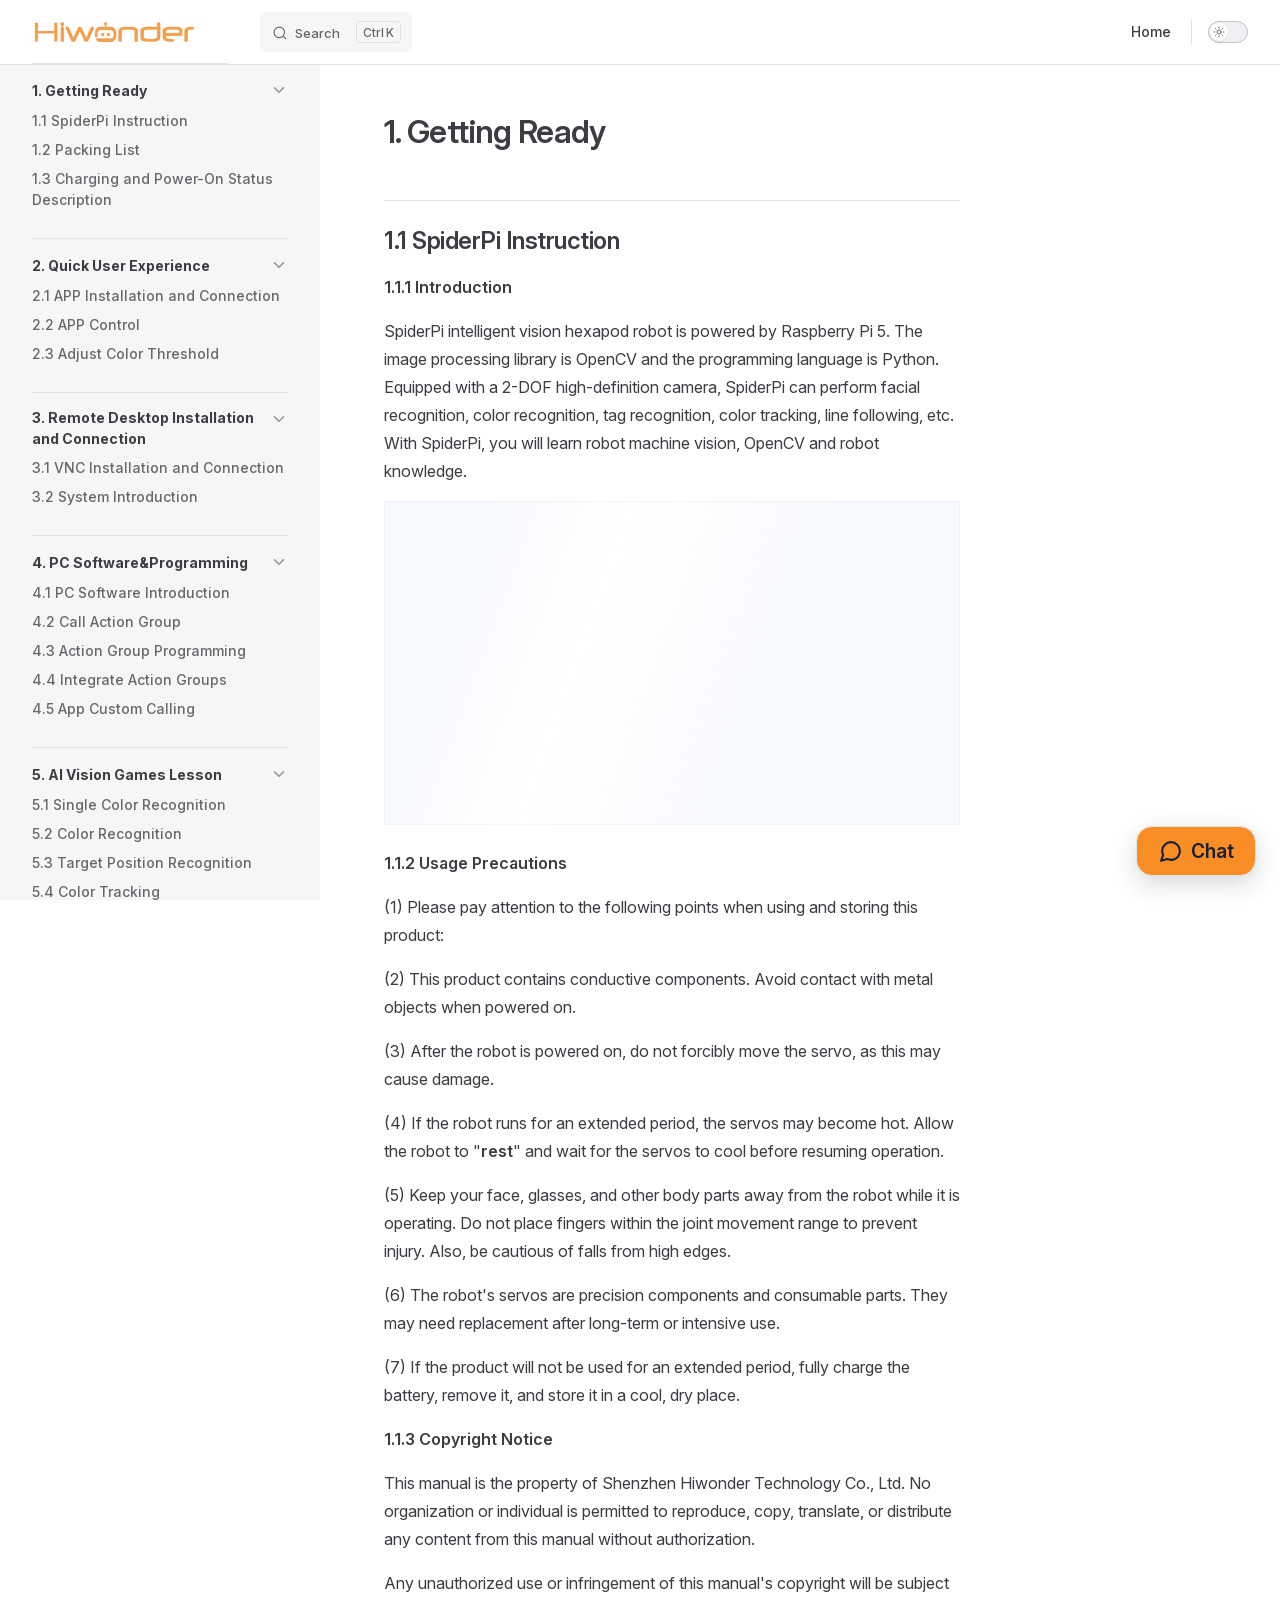
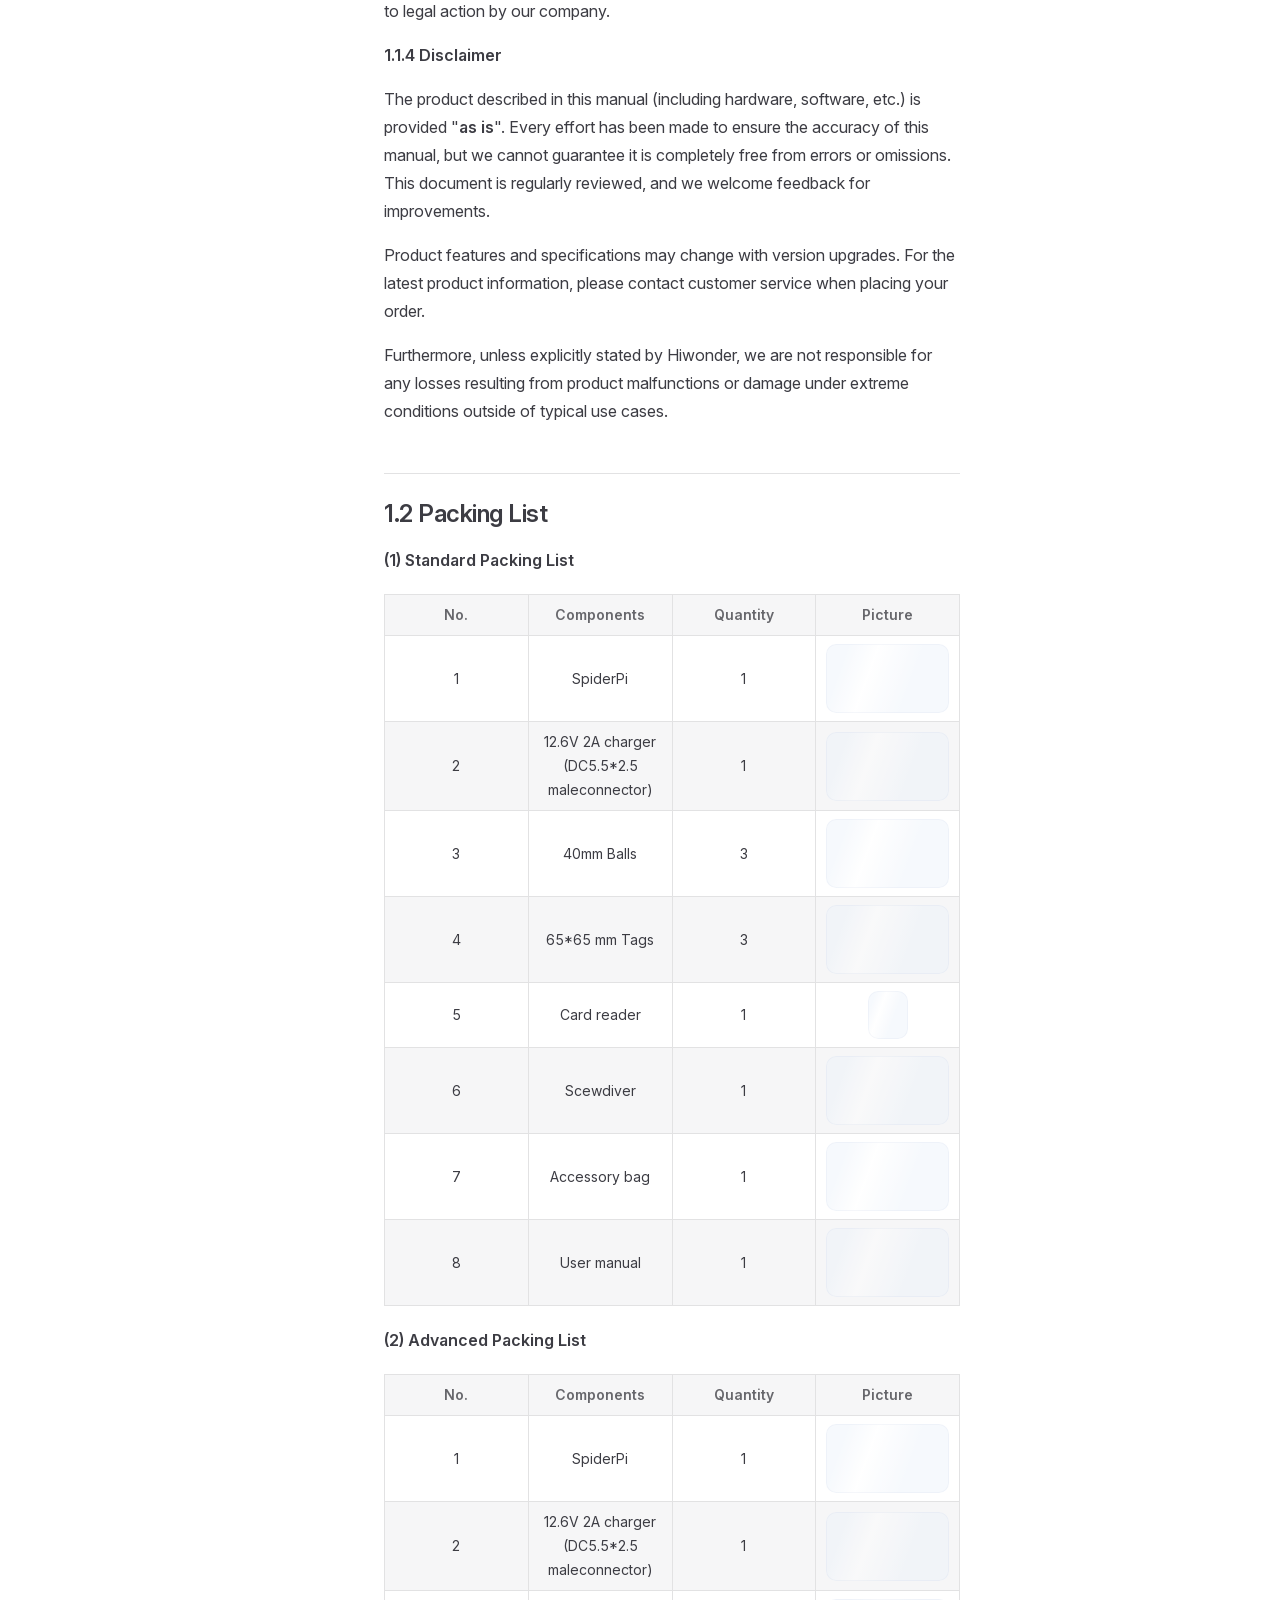
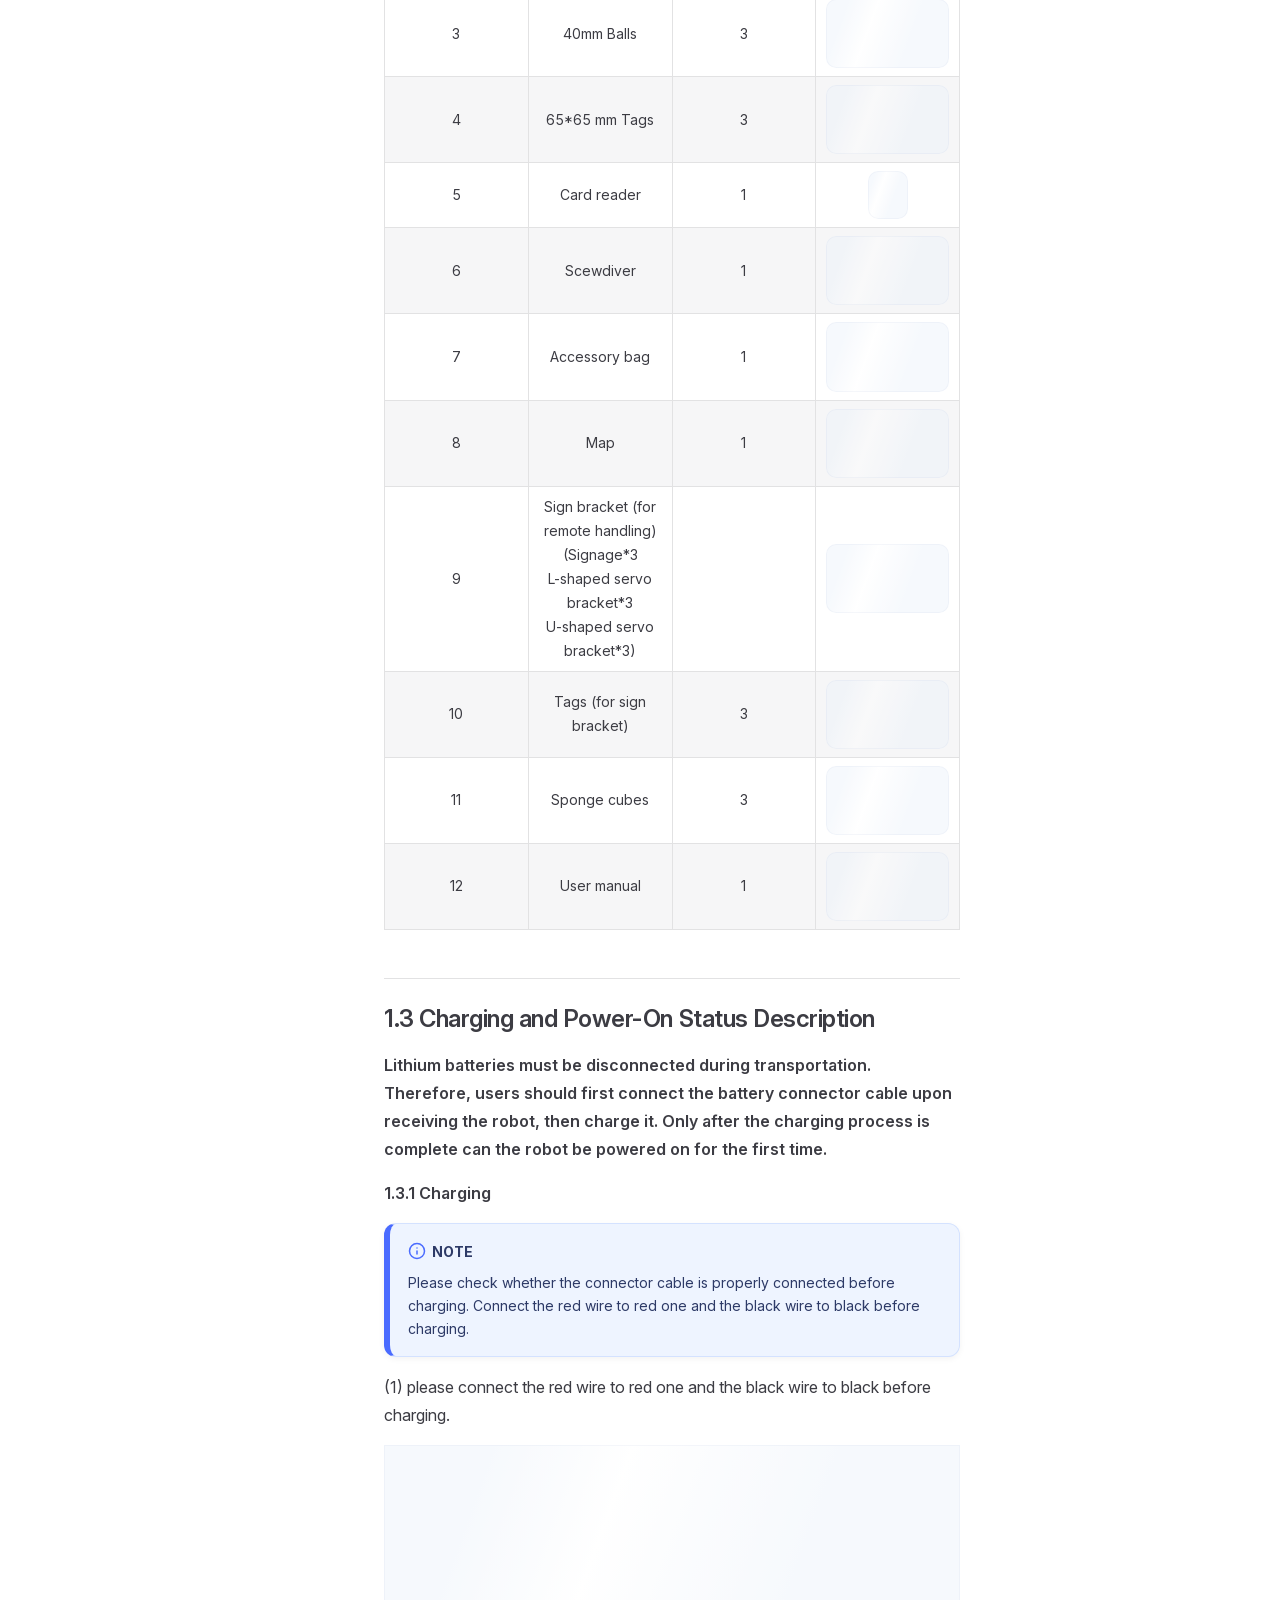
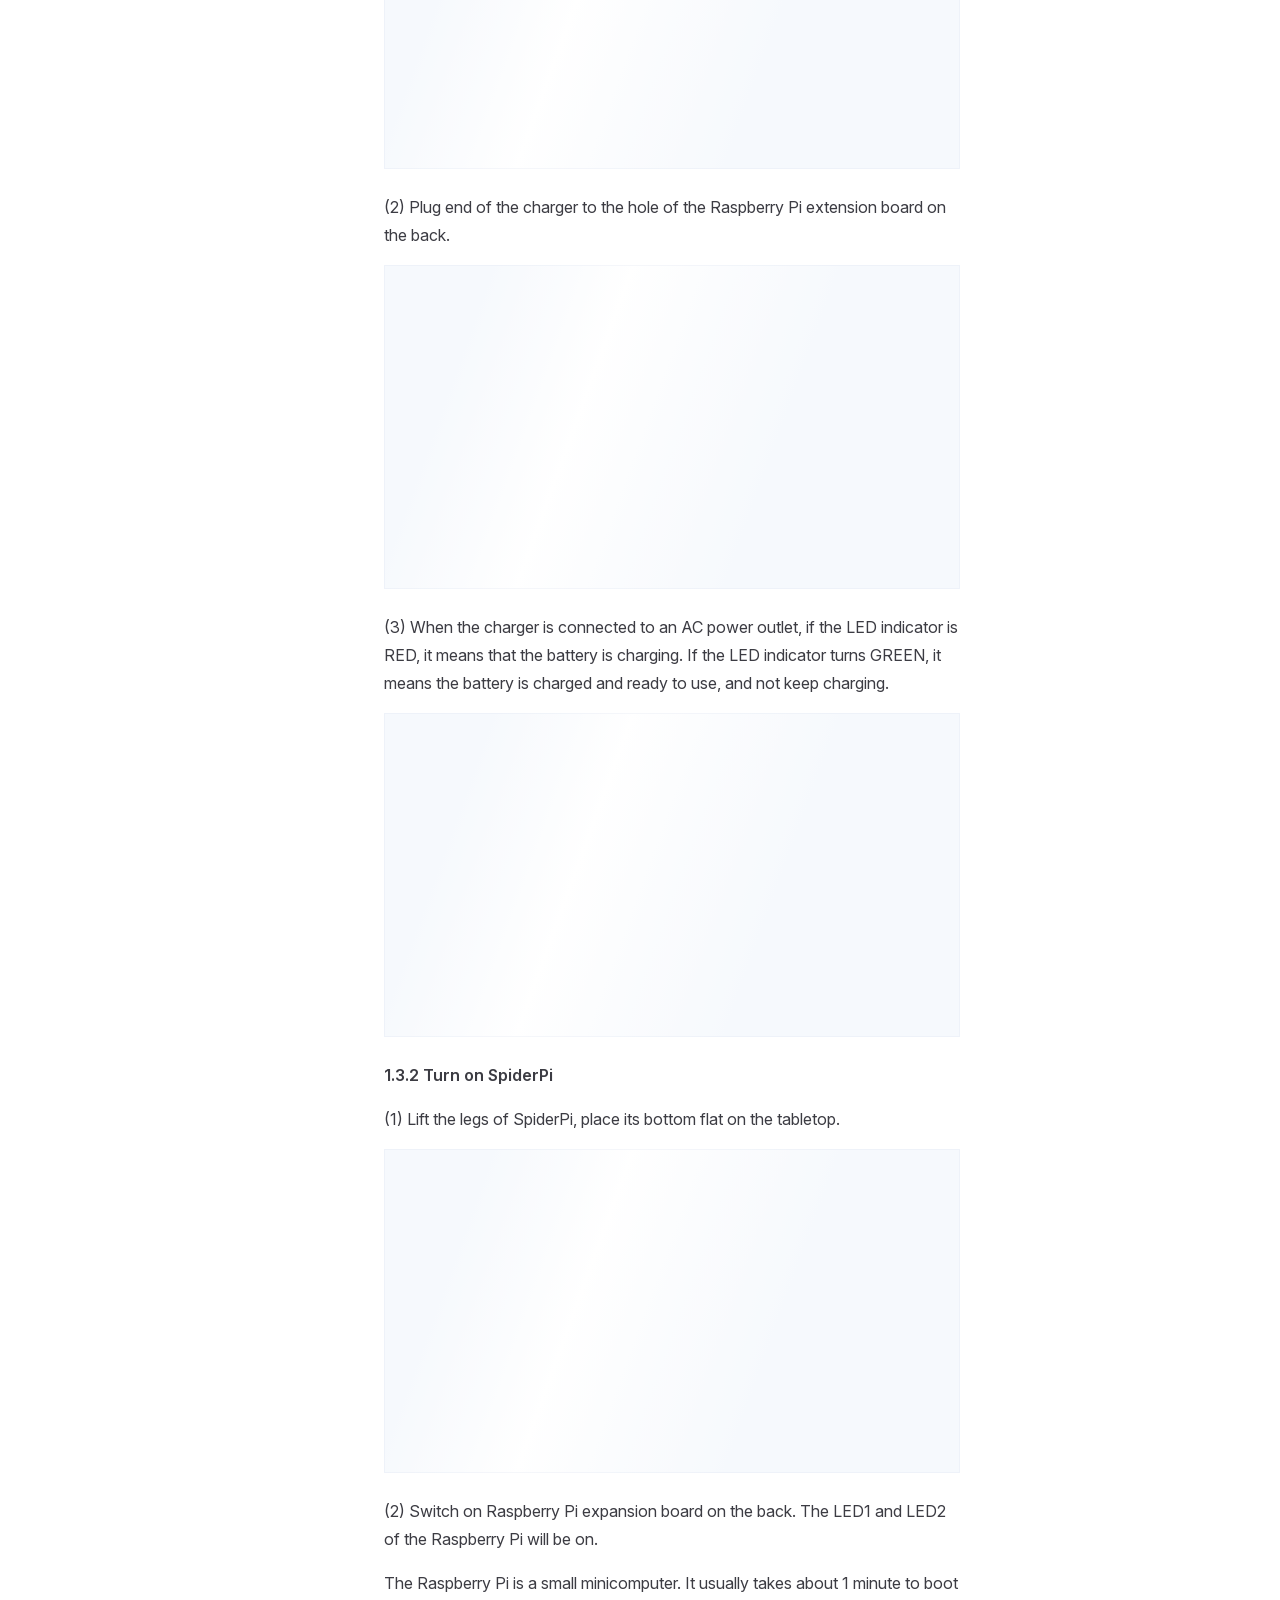
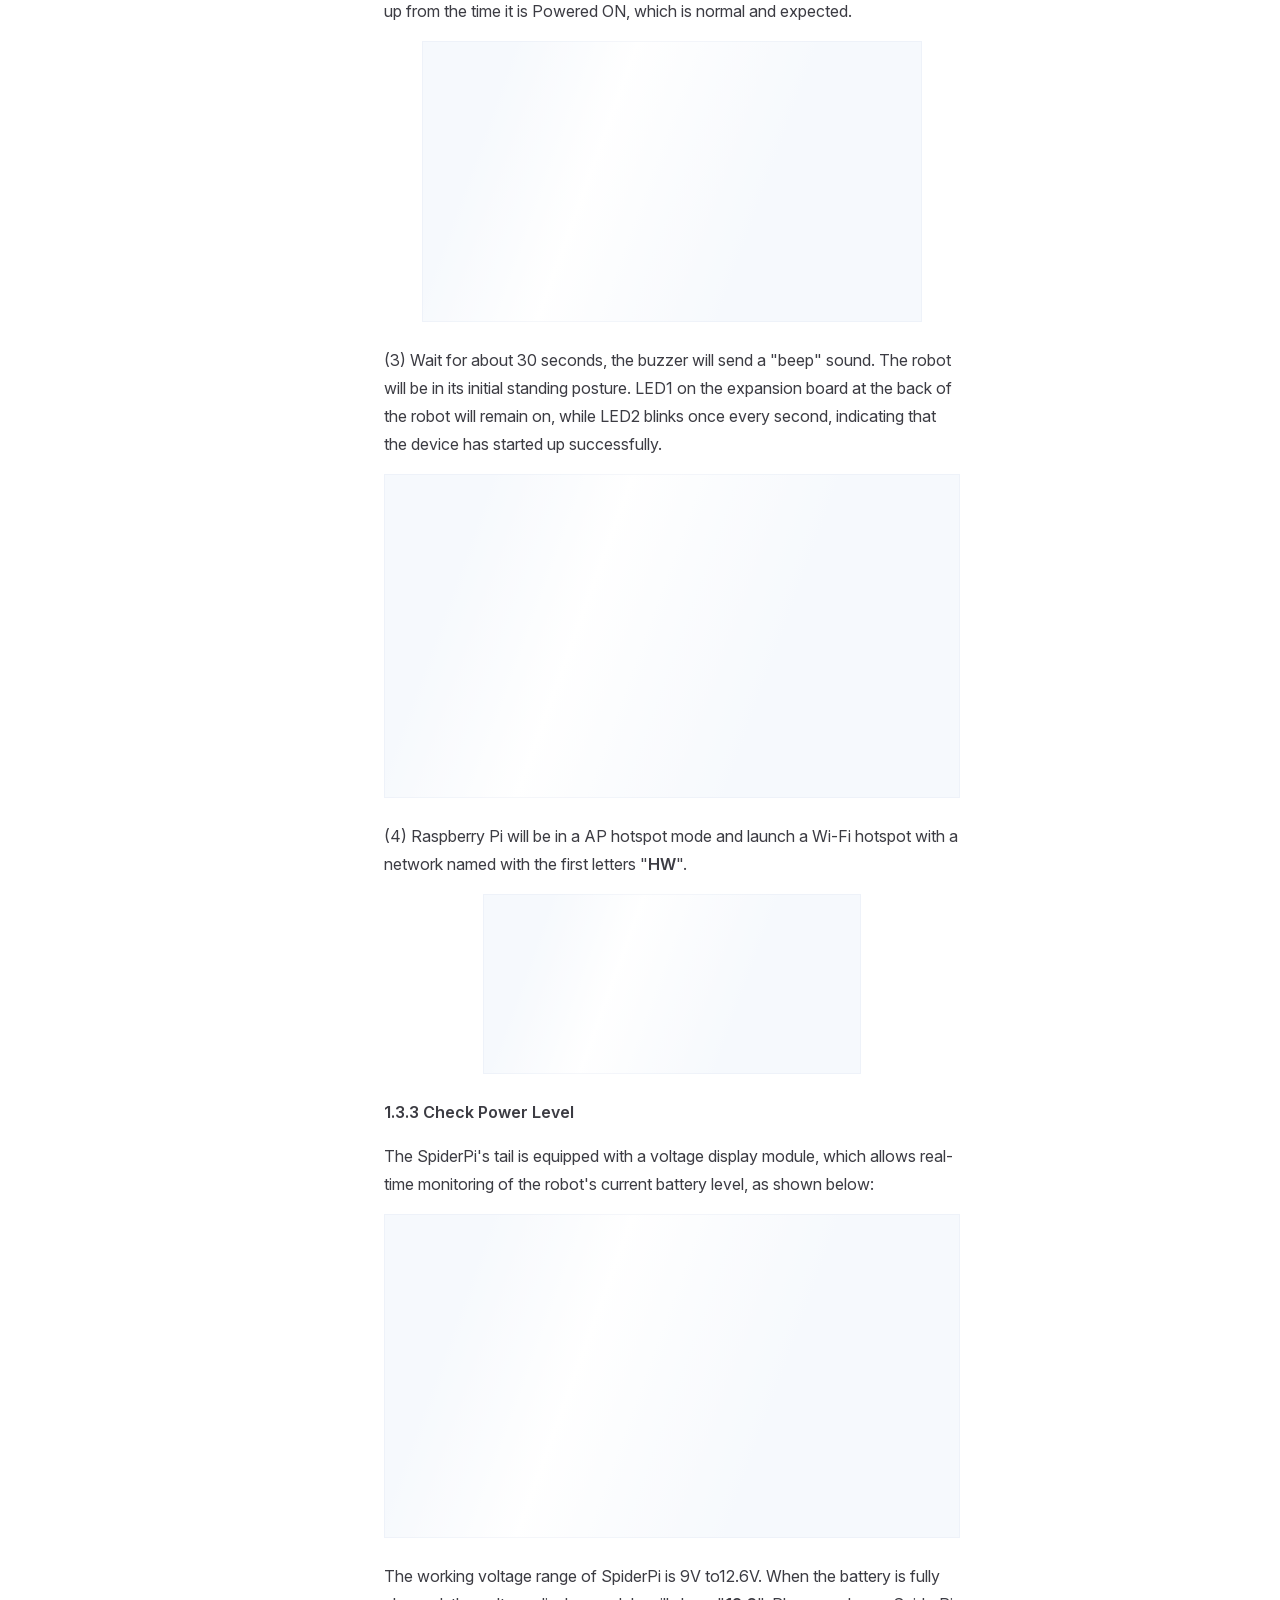
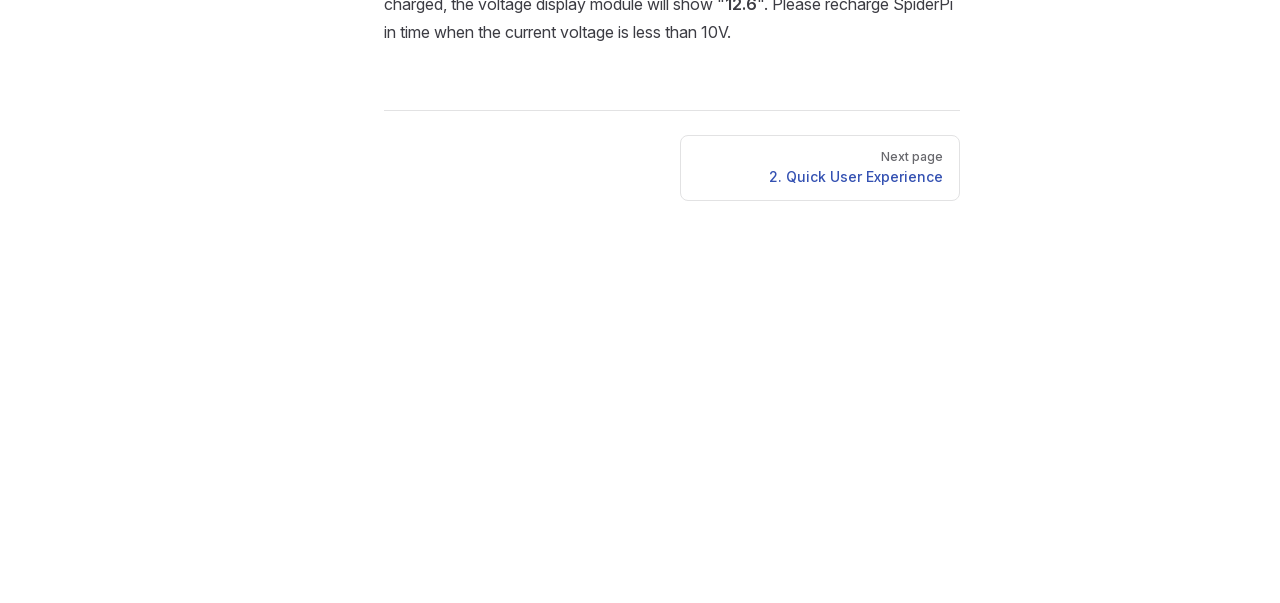
==== commit 26672b79: "内容修改" ====
--- a/projects/SpiderPi/en/latest/index.html
+++ b/projects/SpiderPi/en/latest/index.html
@@ -6,21 +6,21 @@
     <title>SpiderPi Documentation</title>
     <meta name="description" content="SpiderPi documentation">
     <meta name="generator" content="VitePress v1.6.4">
-    <link rel="preload stylesheet" href="/projects/SpiderPi/en/latest/assets/style.BWxestLq.css" as="style">
+    <link rel="preload stylesheet" href="/projects/SpiderPi/en/latest/assets/style.U-FiVc0e.css" as="style">
     <link rel="preload stylesheet" href="/projects/SpiderPi/en/latest/vp-icons.css" as="style">
     
-    <script type="module" src="/projects/SpiderPi/en/latest/assets/app.CeipovRR.js"></script>
+    <script type="module" src="/projects/SpiderPi/en/latest/assets/app.D8lJJolR.js"></script>
     <link rel="preload" href="/projects/SpiderPi/en/latest/assets/inter-roman-latin.Di8DUHzh.woff2" as="font" type="font/woff2" crossorigin="">
-    <link rel="modulepreload" href="/projects/SpiderPi/en/latest/assets/chunks/theme.CGZYWWqt.js">
-    <link rel="modulepreload" href="/projects/SpiderPi/en/latest/assets/chunks/framework.BPwPRxsx.js">
-    <link rel="modulepreload" href="/projects/SpiderPi/en/latest/assets/index.md.XoSVBK4u.lean.js">
+    <link rel="modulepreload" href="/projects/SpiderPi/en/latest/assets/chunks/theme.nIuFhIoY.js">
+    <link rel="modulepreload" href="/projects/SpiderPi/en/latest/assets/chunks/framework.Bij75ZA6.js">
+    <link rel="modulepreload" href="/projects/SpiderPi/en/latest/assets/index.md.h1kop9QX.lean.js">
     <link rel="icon" href="/projects/SpiderPi/en/latest/favicon.ico">
     <script id="check-dark-mode">(()=>{const e=localStorage.getItem("vitepress-theme-appearance")||"auto",a=window.matchMedia("(prefers-color-scheme: dark)").matches;(!e||e==="auto"?a:e==="dark")&&document.documentElement.classList.add("dark")})();</script>
     <script id="check-mac-os">document.documentElement.classList.toggle("mac",/Mac|iPhone|iPod|iPad/i.test(navigator.platform));</script>
   </head>
   <body>
-    <div id="app"><!--[--><div class="page-redirect" style="text-align:center;padding:100px 20px;"><p>Redirecting to content page...</p><p><a href="/projects/SpiderPi/en/latest/docs/1.getting_ready.html" target="_self">If you are not redirected automatically, click here</a></p></div><!--[--><!----><!--]--><!----><!--]--></div>
-    <script>window.__VP_HASH_MAP__=JSON.parse("{\"docs_1.getting_ready.md\":\"Cui26wiJ\",\"docs_10_network_configuration.md\":\"Tbzl6LYs\",\"docs_11.computer_control_robot.md\":\"BjNlZshq\",\"docs_12.ai_transport.md\":\"DpLN_Gvf\",\"docs_2.quick_user_experience.md\":\"DwBO7my7\",\"docs_6.remote.md\":\"49EMDRES\",\"docs_8.upper_computer.md\":\"_wqMHtrv\",\"docs_9.ai_vision_project.md\":\"BAslrsXd\",\"docs_general_basic_courses.md\":\"4qUIkZay\",\"docs_index.md\":\"CKhzWFxc\",\"docs_resources_download.md\":\"Cy6BuIsi\",\"index.md\":\"XoSVBK4u\"}");window.__VP_SITE_DATA__=JSON.parse("{\"lang\":\"en-US\",\"dir\":\"ltr\",\"title\":\"SpiderPi Documentation\",\"description\":\"SpiderPi documentation\",\"base\":\"/projects/SpiderPi/en/latest/\",\"head\":[],\"router\":{\"prefetchLinks\":true},\"appearance\":true,\"themeConfig\":{\"siteTitle\":false,\"logo\":\"/e-logo.webp\",\"outline\":[2,3],\"search\":{\"provider\":\"local\",\"options\":{\"translations\":{\"button\":{\"buttonText\":\"Search\",\"buttonAriaLabel\":\"Search\"},\"modal\":{\"searchBox\":{\"resetButtonTitle\":\"Clear search query\",\"resetButtonAriaLabel\":\"Clear search query\",\"cancelButtonText\":\"Cancel\",\"cancelButtonAriaLabel\":\"Cancel\"},\"startScreen\":{\"recentSearchTitle\":\"Recent Searches\",\"noRecentSearchText\":\"No recent searches\",\"suggestedQueryTitle\":\"Suggested Queries\"},\"noResultsScreen\":{\"noResultsText\":\"No results found for\",\"suggestedQueryText\":\"You can try searching for\",\"reportMissingResultsText\":\"Have any queries?\",\"reportMissingResultsLinkText\":\"Report here\"},\"footer\":{\"selectText\":\"to select\",\"navigateText\":\"to navigate\",\"closeText\":\"to close\"}}}}},\"nav\":[{\"text\":\"Home\",\"link\":\"https://www.hiwonder.net/\",\"target\":\"_self\"}],\"sidebar\":[{\"text\":\"1. Getting Ready\",\"link\":\"/docs/1.getting_ready.html\",\"collapsed\":false,\"items\":[{\"text\":\"1.1 SpiderPi Instruction\",\"link\":\"/docs/1.getting_ready.html#_1-1-spiderpi-instruction\"},{\"text\":\"1.2 Packing List\",\"link\":\"/docs/1.getting_ready.html#_1-2-packing-list\"},{\"text\":\"1.3 Charging and Power-On Status Description\",\"link\":\"/docs/1.getting_ready.html#_1-3-charging-and-power-on-status-description\"}]},{\"text\":\"2. Quick User Experience\",\"link\":\"/docs/2.quick_user_experience.html\",\"collapsed\":false,\"items\":[{\"text\":\"2.1 APP Installation and Connection\",\"link\":\"/docs/2.quick_user_experience.html#_2-1-app-installation-and-connection\"},{\"text\":\"2.2  APP Control\",\"link\":\"/docs/2.quick_user_experience.html#_2-2-app-control\"},{\"text\":\"2.3 Adjust Color Threshold\",\"link\":\"/docs/2.quick_user_experience.html#_2-3-adjust-color-threshold\"}]},{\"text\":\"3. Remote Desktop Installation and Connection\",\"link\":\"/docs/6.remote.html\",\"collapsed\":false,\"items\":[{\"text\":\"3.1 VNC Installation and Connection\",\"link\":\"/docs/6.remote.html#_3-1-vnc-installation-and-connection\"},{\"text\":\"3.2 System Introduction\",\"link\":\"/docs/6.remote.html#_3-2-system-introduction\"}]},{\"text\":\"4. PC Software&Programming\",\"link\":\"/docs/8.upper_computer.html\",\"collapsed\":false,\"items\":[{\"text\":\"4.1 PC Software Introduction\",\"link\":\"/docs/8.upper_computer.html#_4-1-pc-software-introduction\"},{\"text\":\"4.2 Call Action Group\",\"link\":\"/docs/8.upper_computer.html#_4-2-call-action-group\"},{\"text\":\"4.3 Action Group Programming\",\"link\":\"/docs/8.upper_computer.html#_4-3-action-group-programming\"},{\"text\":\"4.4 Integrate Action Groups\",\"link\":\"/docs/8.upper_computer.html#_4-4-integrate-action-groups\"},{\"text\":\"4.5 App Custom Calling\",\"link\":\"/docs/8.upper_computer.html#_4-5-app-custom-calling\"}]},{\"text\":\"5. AI Vision Games Lesson\",\"link\":\"/docs/9.ai_vision_project.html\",\"collapsed\":false,\"items\":[{\"text\":\"5.1 Single Color Recognition\",\"link\":\"/docs/9.ai_vision_project.html#_5-1-single-color-recognition\"},{\"text\":\"5.2 Color Recognition\",\"link\":\"/docs/9.ai_vision_project.html#_5-2-color-recognition\"},{\"text\":\"5.3 Target Position Recognition\",\"link\":\"/docs/9.ai_vision_project.html#_5-3-target-position-recognition\"},{\"text\":\"5.4 Color Tracking\",\"link\":\"/docs/9.ai_vision_project.html#_5-4-color-tracking\"},{\"text\":\"5.5 Line Following\",\"link\":\"/docs/9.ai_vision_project.html#_5-5-line-following\"},{\"text\":\"5.6 Tag Detection\",\"link\":\"/docs/9.ai_vision_project.html#_5-6-tag-detection\"},{\"text\":\"5.7 Tag Recognition\",\"link\":\"/docs/9.ai_vision_project.html#_5-7-tag-recognition\"},{\"text\":\"5.8 Face Recognition\",\"link\":\"/docs/9.ai_vision_project.html#_5-8-face-recognition\"},{\"text\":\"5.9 Facial Recognition\",\"link\":\"/docs/9.ai_vision_project.html#_5-9-facial-recognition\"},{\"text\":\"5.10 Auto Obstacle Avoidance\",\"link\":\"/docs/9.ai_vision_project.html#_5-10-auto-obstacle-avoidance\"}]},{\"text\":\"8. Raspberry Pi Series Robot Network Configuration Instruction\",\"link\":\"/docs/10_network_configuration.html\",\"collapsed\":false,\"items\":[{\"text\":\"8.1 Network Configuration Overview\",\"link\":\"/docs/10_network_configuration.html#_8-1-network-configuration-overview\"},{\"text\":\"8.2 AP Direct Connection Mode\",\"link\":\"/docs/10_network_configuration.html#_8-2-ap-direct-connection-mode\"},{\"text\":\"8.3 Connecting in LAN Mode (optional)\",\"link\":\"/docs/10_network_configuration.html#_8-3-connecting-in-lan-mode-optional\"}]},{\"text\":\"7. PC Software Control\",\"link\":\"/docs/11.computer_control_robot.html\",\"collapsed\":false,\"items\":[{\"text\":\"7.1 Control Software Opening and Connection\",\"link\":\"/docs/11.computer_control_robot.html#_7-1-control-software-opening-and-connection\"},{\"text\":\"7.2 PC Control Instruction\",\"link\":\"/docs/11.computer_control_robot.html#_7-2-pc-control-instruction\"}]},{\"text\":\"6. AI Transport Lesson\",\"link\":\"/docs/12.ai_transport.html\",\"collapsed\":false,\"items\":[{\"text\":\"6.1 Transport Bracket Assembly\",\"link\":\"/docs/12.ai_transport.html#_6-1-transport-bracket-assembly\"},{\"text\":\"6.2 AI Transport\",\"link\":\"/docs/12.ai_transport.html#_6-2-ai-transport\"},{\"text\":\"6.3 Intelligent Cleanup\",\"link\":\"/docs/12.ai_transport.html#_6-3-intelligent-cleanup\"},{\"text\":\"6.4 Tag Tracking\",\"link\":\"/docs/12.ai_transport.html#_6-4-tag-tracking\"}]},{\"text\":\"Basic Development Course\",\"link\":\"/docs/general_basic_courses.html\",\"collapsed\":false,\"items\":[]},{\"text\":\"Appendix\",\"link\":\"/docs/resources_download.html\",\"collapsed\":false,\"items\":[]}]},\"locales\":{},\"scrollOffset\":134,\"cleanUrls\":false}");</script>
+    <div id="app"><!--[--><div class="page-redirect" style="text-align:center;padding:100px 20px;"><p>Redirecting to content page...</p><p><a href="/projects/SpiderPi/en/latest/docs/1.getting_ready.html" target="_self">If you are not redirected automatically, click here</a></p></div><!--[--><!----><!--]--><!----><div class="feedback-widget"><!----><button class="feedback-widget__trigger" type="button" aria-expanded="false" aria-label="Open feedback form"><span class="feedback-widget__icon" aria-hidden="true"><svg viewBox="0 0 24 24" focusable="false"><path d="M21 11.5a8.4 8.4 0 0 1-.9 3.8 8.5 8.5 0 0 1-7.6 4.7 8.4 8.4 0 0 1-3.8-.9L3 21l1.9-5.7A8.4 8.4 0 0 1 4 11.5 8.5 8.5 0 0 1 12.5 3 8.5 8.5 0 0 1 21 11.5Z"></path></svg></span><span>Chat</span></button></div><!--]--></div>
+    <script>window.__VP_HASH_MAP__=JSON.parse("{\"docs_1.getting_ready.md\":\"Bt43eDOo\",\"docs_10_network_configuration.md\":\"BmZUpT7i\",\"docs_11.computer_control_robot.md\":\"C3Yal7M5\",\"docs_12.ai_transport.md\":\"CnXv41Tg\",\"docs_2.quick_user_experience.md\":\"BLCqo7rR\",\"docs_6.remote.md\":\"BAq1O_ir\",\"docs_8.upper_computer.md\":\"CbQSUEef\",\"docs_9.ai_vision_project.md\":\"DQsQJW1v\",\"docs_general_basic_courses.md\":\"jcBonXzC\",\"docs_index.md\":\"CVSEDG8k\",\"docs_resources_download.md\":\"CBs5ykQ2\",\"index.md\":\"h1kop9QX\"}");window.__VP_SITE_DATA__=JSON.parse("{\"lang\":\"en-US\",\"dir\":\"ltr\",\"title\":\"SpiderPi Documentation\",\"description\":\"SpiderPi documentation\",\"base\":\"/projects/SpiderPi/en/latest/\",\"head\":[],\"router\":{\"prefetchLinks\":true},\"appearance\":true,\"themeConfig\":{\"siteTitle\":false,\"logo\":\"/e-logo.webp\",\"outline\":[2,3],\"search\":{\"provider\":\"local\",\"options\":{\"translations\":{\"button\":{\"buttonText\":\"Search\",\"buttonAriaLabel\":\"Search\"},\"modal\":{\"searchBox\":{\"resetButtonTitle\":\"Clear search query\",\"resetButtonAriaLabel\":\"Clear search query\",\"cancelButtonText\":\"Cancel\",\"cancelButtonAriaLabel\":\"Cancel\"},\"startScreen\":{\"recentSearchTitle\":\"Recent Searches\",\"noRecentSearchText\":\"No recent searches\",\"suggestedQueryTitle\":\"Suggested Queries\"},\"noResultsScreen\":{\"noResultsText\":\"No results found for\",\"suggestedQueryText\":\"You can try searching for\",\"reportMissingResultsText\":\"Have any queries?\",\"reportMissingResultsLinkText\":\"Report here\"},\"footer\":{\"selectText\":\"to select\",\"navigateText\":\"to navigate\",\"closeText\":\"to close\"}}}}},\"nav\":[{\"text\":\"Home\",\"link\":\"https://www.hiwonder.net/\",\"target\":\"_self\"}],\"sidebar\":[{\"text\":\"1. Getting Ready\",\"link\":\"/docs/1.getting_ready.html\",\"collapsed\":false,\"items\":[{\"text\":\"1.1 SpiderPi Instruction\",\"link\":\"/docs/1.getting_ready.html#_1-1-spiderpi-instruction\"},{\"text\":\"1.2 Packing List\",\"link\":\"/docs/1.getting_ready.html#_1-2-packing-list\"},{\"text\":\"1.3 Charging and Power-On Status Description\",\"link\":\"/docs/1.getting_ready.html#_1-3-charging-and-power-on-status-description\"}]},{\"text\":\"2. Quick User Experience\",\"link\":\"/docs/2.quick_user_experience.html\",\"collapsed\":false,\"items\":[{\"text\":\"2.1 APP Installation and Connection\",\"link\":\"/docs/2.quick_user_experience.html#_2-1-app-installation-and-connection\"},{\"text\":\"2.2  APP Control\",\"link\":\"/docs/2.quick_user_experience.html#_2-2-app-control\"},{\"text\":\"2.3 Adjust Color Threshold\",\"link\":\"/docs/2.quick_user_experience.html#_2-3-adjust-color-threshold\"}]},{\"text\":\"3. Remote Desktop Installation and Connection\",\"link\":\"/docs/6.remote.html\",\"collapsed\":false,\"items\":[{\"text\":\"3.1 VNC Installation and Connection\",\"link\":\"/docs/6.remote.html#_3-1-vnc-installation-and-connection\"},{\"text\":\"3.2 System Introduction\",\"link\":\"/docs/6.remote.html#_3-2-system-introduction\"}]},{\"text\":\"4. PC Software&Programming\",\"link\":\"/docs/8.upper_computer.html\",\"collapsed\":false,\"items\":[{\"text\":\"4.1 PC Software Introduction\",\"link\":\"/docs/8.upper_computer.html#_4-1-pc-software-introduction\"},{\"text\":\"4.2 Call Action Group\",\"link\":\"/docs/8.upper_computer.html#_4-2-call-action-group\"},{\"text\":\"4.3 Action Group Programming\",\"link\":\"/docs/8.upper_computer.html#_4-3-action-group-programming\"},{\"text\":\"4.4 Integrate Action Groups\",\"link\":\"/docs/8.upper_computer.html#_4-4-integrate-action-groups\"},{\"text\":\"4.5 App Custom Calling\",\"link\":\"/docs/8.upper_computer.html#_4-5-app-custom-calling\"}]},{\"text\":\"5. AI Vision Games Lesson\",\"link\":\"/docs/9.ai_vision_project.html\",\"collapsed\":false,\"items\":[{\"text\":\"5.1 Single Color Recognition\",\"link\":\"/docs/9.ai_vision_project.html#_5-1-single-color-recognition\"},{\"text\":\"5.2 Color Recognition\",\"link\":\"/docs/9.ai_vision_project.html#_5-2-color-recognition\"},{\"text\":\"5.3 Target Position Recognition\",\"link\":\"/docs/9.ai_vision_project.html#_5-3-target-position-recognition\"},{\"text\":\"5.4 Color Tracking\",\"link\":\"/docs/9.ai_vision_project.html#_5-4-color-tracking\"},{\"text\":\"5.5 Line Following\",\"link\":\"/docs/9.ai_vision_project.html#_5-5-line-following\"},{\"text\":\"5.6 Tag Detection\",\"link\":\"/docs/9.ai_vision_project.html#_5-6-tag-detection\"},{\"text\":\"5.7 Tag Recognition\",\"link\":\"/docs/9.ai_vision_project.html#_5-7-tag-recognition\"},{\"text\":\"5.8 Face Recognition\",\"link\":\"/docs/9.ai_vision_project.html#_5-8-face-recognition\"},{\"text\":\"5.9 Facial Recognition\",\"link\":\"/docs/9.ai_vision_project.html#_5-9-facial-recognition\"},{\"text\":\"5.10 Auto Obstacle Avoidance\",\"link\":\"/docs/9.ai_vision_project.html#_5-10-auto-obstacle-avoidance\"}]},{\"text\":\"8. Raspberry Pi Series Robot Network Configuration Instruction\",\"link\":\"/docs/10_network_configuration.html\",\"collapsed\":false,\"items\":[{\"text\":\"8.1 Network Configuration Overview\",\"link\":\"/docs/10_network_configuration.html#_8-1-network-configuration-overview\"},{\"text\":\"8.2 AP Direct Connection Mode\",\"link\":\"/docs/10_network_configuration.html#_8-2-ap-direct-connection-mode\"},{\"text\":\"8.3 Connecting in LAN Mode (optional)\",\"link\":\"/docs/10_network_configuration.html#_8-3-connecting-in-lan-mode-optional\"}]},{\"text\":\"7. PC Software Control\",\"link\":\"/docs/11.computer_control_robot.html\",\"collapsed\":false,\"items\":[{\"text\":\"7.1 Control Software Opening and Connection\",\"link\":\"/docs/11.computer_control_robot.html#_7-1-control-software-opening-and-connection\"},{\"text\":\"7.2 PC Control Instruction\",\"link\":\"/docs/11.computer_control_robot.html#_7-2-pc-control-instruction\"}]},{\"text\":\"6. AI Transport Lesson\",\"link\":\"/docs/12.ai_transport.html\",\"collapsed\":false,\"items\":[{\"text\":\"6.1 Transport Bracket Assembly\",\"link\":\"/docs/12.ai_transport.html#_6-1-transport-bracket-assembly\"},{\"text\":\"6.2 AI Transport\",\"link\":\"/docs/12.ai_transport.html#_6-2-ai-transport\"},{\"text\":\"6.3 Intelligent Cleanup\",\"link\":\"/docs/12.ai_transport.html#_6-3-intelligent-cleanup\"},{\"text\":\"6.4 Tag Tracking\",\"link\":\"/docs/12.ai_transport.html#_6-4-tag-tracking\"}]},{\"text\":\"Basic Development Course\",\"link\":\"/docs/general_basic_courses.html\",\"collapsed\":false,\"items\":[]},{\"text\":\"Appendix\",\"link\":\"/docs/resources_download.html\",\"collapsed\":false,\"items\":[]}]},\"locales\":{},\"scrollOffset\":134,\"cleanUrls\":false}");</script>
     
   </body>
 </html>
--- a/projects/SpiderPi/en/latest/assets/style.U-FiVc0e.css
+++ b/projects/SpiderPi/en/latest/assets/style.U-FiVc0e.css
@@ -0,0 +1,6010 @@
+
+
+@font-face {
+  font-family: Inter;
+  font-style: normal;
+  font-weight: 100 900;
+  font-display: swap;
+  src: url('/projects/SpiderPi/en/latest/assets/inter-roman-cyrillic-ext.BBPuwvHQ.woff2') format('woff2');
+  unicode-range: U+0460-052F, U+1C80-1C88, U+20B4, U+2DE0-2DFF, U+A640-A69F,
+    U+FE2E-FE2F;
+}
+
+@font-face {
+  font-family: Inter;
+  font-style: normal;
+  font-weight: 100 900;
+  font-display: swap;
+  src: url('/projects/SpiderPi/en/latest/assets/inter-roman-cyrillic.C5lxZ8CY.woff2') format('woff2');
+  unicode-range: U+0301, U+0400-045F, U+0490-0491, U+04B0-04B1, U+2116;
+}
+
+@font-face {
+  font-family: Inter;
+  font-style: normal;
+  font-weight: 100 900;
+  font-display: swap;
+  src: url('/projects/SpiderPi/en/latest/assets/inter-roman-greek-ext.CqjqNYQ-.woff2') format('woff2');
+  unicode-range: U+1F00-1FFF;
+}
+
+@font-face {
+  font-family: Inter;
+  font-style: normal;
+  font-weight: 100 900;
+  font-display: swap;
+  src: url('/projects/SpiderPi/en/latest/assets/inter-roman-greek.BBVDIX6e.woff2') format('woff2');
+  unicode-range: U+0370-0377, U+037A-037F, U+0384-038A, U+038C, U+038E-03A1,
+    U+03A3-03FF;
+}
+
+@font-face {
+  font-family: Inter;
+  font-style: normal;
+  font-weight: 100 900;
+  font-display: swap;
+  src: url('/projects/SpiderPi/en/latest/assets/inter-roman-vietnamese.BjW4sHH5.woff2') format('woff2');
+  unicode-range: U+0102-0103, U+0110-0111, U+0128-0129, U+0168-0169,
+    U+01A0-01A1, U+01AF-01B0, U+0300-0301, U+0303-0304, U+0308-0309, U+0323,
+    U+0329, U+1EA0-1EF9, U+20AB;
+}
+
+@font-face {
+  font-family: Inter;
+  font-style: normal;
+  font-weight: 100 900;
+  font-display: swap;
+  src: url('/projects/SpiderPi/en/latest/assets/inter-roman-latin-ext.4ZJIpNVo.woff2') format('woff2');
+  unicode-range: U+0100-02AF, U+0304, U+0308, U+0329, U+1E00-1E9F, U+1EF2-1EFF,
+    U+2020, U+20A0-20AB, U+20AD-20C0, U+2113, U+2C60-2C7F, U+A720-A7FF;
+}
+
+@font-face {
+  font-family: Inter;
+  font-style: normal;
+  font-weight: 100 900;
+  font-display: swap;
+  src: url('/projects/SpiderPi/en/latest/assets/inter-roman-latin.Di8DUHzh.woff2') format('woff2');
+  unicode-range: U+0000-00FF, U+0131, U+0152-0153, U+02BB-02BC, U+02C6, U+02DA,
+    U+02DC, U+0304, U+0308, U+0329, U+2000-206F, U+2074, U+20AC, U+2122, U+2191,
+    U+2193, U+2212, U+2215, U+FEFF, U+FFFD;
+}
+
+@font-face {
+  font-family: Inter;
+  font-style: italic;
+  font-weight: 100 900;
+  font-display: swap;
+  src: url('/projects/SpiderPi/en/latest/assets/inter-italic-cyrillic-ext.r48I6akx.woff2') format('woff2');
+  unicode-range: U+0460-052F, U+1C80-1C88, U+20B4, U+2DE0-2DFF, U+A640-A69F,
+    U+FE2E-FE2F;
+}
+
+@font-face {
+  font-family: Inter;
+  font-style: italic;
+  font-weight: 100 900;
+  font-display: swap;
+  src: url('/projects/SpiderPi/en/latest/assets/inter-italic-cyrillic.By2_1cv3.woff2') format('woff2');
+  unicode-range: U+0301, U+0400-045F, U+0490-0491, U+04B0-04B1, U+2116;
+}
+
+@font-face {
+  font-family: Inter;
+  font-style: italic;
+  font-weight: 100 900;
+  font-display: swap;
+  src: url('/projects/SpiderPi/en/latest/assets/inter-italic-greek-ext.1u6EdAuj.woff2') format('woff2');
+  unicode-range: U+1F00-1FFF;
+}
+
+@font-face {
+  font-family: Inter;
+  font-style: italic;
+  font-weight: 100 900;
+  font-display: swap;
+  src: url('/projects/SpiderPi/en/latest/assets/inter-italic-greek.DJ8dCoTZ.woff2') format('woff2');
+  unicode-range: U+0370-0377, U+037A-037F, U+0384-038A, U+038C, U+038E-03A1,
+    U+03A3-03FF;
+}
+
+@font-face {
+  font-family: Inter;
+  font-style: italic;
+  font-weight: 100 900;
+  font-display: swap;
+  src: url('/projects/SpiderPi/en/latest/assets/inter-italic-vietnamese.BSbpV94h.woff2') format('woff2');
+  unicode-range: U+0102-0103, U+0110-0111, U+0128-0129, U+0168-0169,
+    U+01A0-01A1, U+01AF-01B0, U+0300-0301, U+0303-0304, U+0308-0309, U+0323,
+    U+0329, U+1EA0-1EF9, U+20AB;
+}
+
+@font-face {
+  font-family: Inter;
+  font-style: italic;
+  font-weight: 100 900;
+  font-display: swap;
+  src: url('/projects/SpiderPi/en/latest/assets/inter-italic-latin-ext.CN1xVJS-.woff2') format('woff2');
+  unicode-range: U+0100-02AF, U+0304, U+0308, U+0329, U+1E00-1E9F, U+1EF2-1EFF,
+    U+2020, U+20A0-20AB, U+20AD-20C0, U+2113, U+2C60-2C7F, U+A720-A7FF;
+}
+
+@font-face {
+  font-family: Inter;
+  font-style: italic;
+  font-weight: 100 900;
+  font-display: swap;
+  src: url('/projects/SpiderPi/en/latest/assets/inter-italic-latin.C2AdPX0b.woff2') format('woff2');
+  unicode-range: U+0000-00FF, U+0131, U+0152-0153, U+02BB-02BC, U+02C6, U+02DA,
+    U+02DC, U+0304, U+0308, U+0329, U+2000-206F, U+2074, U+20AC, U+2122, U+2191,
+    U+2193, U+2212, U+2215, U+FEFF, U+FFFD;
+}
+
+@font-face {
+  font-family: 'Punctuation SC';
+  font-weight: 400;
+  src: local('PingFang SC Regular'), local('Noto Sans CJK SC'),
+    local('Microsoft YaHei');
+  unicode-range: U+201C, U+201D, U+2018, U+2019, U+2E3A, U+2014, U+2013, U+2026,
+    U+00B7, U+007E, U+002F;
+}
+
+@font-face {
+  font-family: 'Punctuation SC';
+  font-weight: 500;
+  src: local('PingFang SC Medium'), local('Noto Sans CJK SC'),
+    local('Microsoft YaHei');
+  unicode-range: U+201C, U+201D, U+2018, U+2019, U+2E3A, U+2014, U+2013, U+2026,
+    U+00B7, U+007E, U+002F;
+}
+
+@font-face {
+  font-family: 'Punctuation SC';
+  font-weight: 600;
+  src: local('PingFang SC Semibold'), local('Noto Sans CJK SC Bold'),
+    local('Microsoft YaHei Bold');
+  unicode-range: U+201C, U+201D, U+2018, U+2019, U+2E3A, U+2014, U+2013, U+2026,
+    U+00B7, U+007E, U+002F;
+}
+
+@font-face {
+  font-family: 'Punctuation SC';
+  font-weight: 700;
+  src: local('PingFang SC Semibold'), local('Noto Sans CJK SC Bold'),
+    local('Microsoft YaHei Bold');
+  unicode-range: U+201C, U+201D, U+2018, U+2019, U+2E3A, U+2014, U+2013, U+2026,
+    U+00B7, U+007E, U+002F;
+}
+
+/* Generate the subsetted fonts using: `pyftsubset <file>.woff2 --unicodes="<range>" --output-file="inter-<style>-<subset>.woff2" --flavor=woff2` */
+/**
+ * Colors: Solid
+ * -------------------------------------------------------------------------- */
+
+:root {
+  --vp-c-white: #ffffff;
+  --vp-c-black: #000000;
+
+  --vp-c-neutral: var(--vp-c-black);
+  --vp-c-neutral-inverse: var(--vp-c-white);
+}
+
+.dark {
+  --vp-c-neutral: var(--vp-c-white);
+  --vp-c-neutral-inverse: var(--vp-c-black);
+}
+
+/**
+ * Colors: Palette
+ *
+ * The primitive colors used for accent colors. These colors are referenced
+ * by functional colors such as "Text", "Background", or "Brand".
+ *
+ * Each colors have exact same color scale system with 3 levels of solid
+ * colors with different brightness, and 1 soft color.
+ *
+ * - `XXX-1`: The most solid color used mainly for colored text. It must
+ *   satisfy the contrast ratio against when used on top of `XXX-soft`.
+ *
+ * - `XXX-2`: The color used mainly for hover state of the button.
+ *
+ * - `XXX-3`: The color for solid background, such as bg color of the button.
+ *    It must satisfy the contrast ratio with pure white (#ffffff) text on
+ *    top of it.
+ *
+ * - `XXX-soft`: The color used for subtle background such as custom container
+ *    or badges. It must satisfy the contrast ratio when putting `XXX-1` colors
+ *    on top of it.
+ *
+ *    The soft color must be semi transparent alpha channel. This is crucial
+ *    because it allows adding multiple "soft" colors on top of each other
+ *    to create a accent, such as when having inline code block inside
+ *    custom containers.
+ * -------------------------------------------------------------------------- */
+
+:root {
+  --vp-c-gray-1: #dddde3;
+  --vp-c-gray-2: #e4e4e9;
+  --vp-c-gray-3: #ebebef;
+  --vp-c-gray-soft: rgba(142, 150, 170, 0.14);
+
+  --vp-c-indigo-1: #3451b2;
+  --vp-c-indigo-2: #3a5ccc;
+  --vp-c-indigo-3: #5672cd;
+  --vp-c-indigo-soft: rgba(100, 108, 255, 0.14);
+
+  --vp-c-purple-1: #6f42c1;
+  --vp-c-purple-2: #7e4cc9;
+  --vp-c-purple-3: #8e5cd9;
+  --vp-c-purple-soft: rgba(159, 122, 234, 0.14);
+
+  --vp-c-green-1: #18794e;
+  --vp-c-green-2: #299764;
+  --vp-c-green-3: #30a46c;
+  --vp-c-green-soft: rgba(16, 185, 129, 0.14);
+
+  --vp-c-yellow-1: #915930;
+  --vp-c-yellow-2: #946300;
+  --vp-c-yellow-3: #9f6a00;
+  --vp-c-yellow-soft: rgba(234, 179, 8, 0.14);
+
+  --vp-c-red-1: #b8272c;
+  --vp-c-red-2: #d5393e;
+  --vp-c-red-3: #e0575b;
+  --vp-c-red-soft: rgba(244, 63, 94, 0.14);
+
+  --vp-c-sponsor: #db2777;
+}
+
+.dark {
+  --vp-c-gray-1: #515c67;
+  --vp-c-gray-2: #414853;
+  --vp-c-gray-3: #32363f;
+  --vp-c-gray-soft: rgba(101, 117, 133, 0.16);
+
+  --vp-c-indigo-1: #a8b1ff;
+  --vp-c-indigo-2: #5c73e7;
+  --vp-c-indigo-3: #3e63dd;
+  --vp-c-indigo-soft: rgba(100, 108, 255, 0.16);
+
+  --vp-c-purple-1: #c8abfa;
+  --vp-c-purple-2: #a879e6;
+  --vp-c-purple-3: #8e5cd9;
+  --vp-c-purple-soft: rgba(159, 122, 234, 0.16);
+
+  --vp-c-green-1: #3dd68c;
+  --vp-c-green-2: #30a46c;
+  --vp-c-green-3: #298459;
+  --vp-c-green-soft: rgba(16, 185, 129, 0.16);
+
+  --vp-c-yellow-1: #f9b44e;
+  --vp-c-yellow-2: #da8b17;
+  --vp-c-yellow-3: #a46a0a;
+  --vp-c-yellow-soft: rgba(234, 179, 8, 0.16);
+
+  --vp-c-red-1: #f66f81;
+  --vp-c-red-2: #f14158;
+  --vp-c-red-3: #b62a3c;
+  --vp-c-red-soft: rgba(244, 63, 94, 0.16);
+}
+
+/**
+ * Colors: Background
+ *
+ * - `bg`: The bg color used for main screen.
+ *
+ * - `bg-alt`: The alternative bg color used in places such as "sidebar",
+ *   or "code block".
+ *
+ * - `bg-elv`: The elevated bg color. This is used at parts where it "floats",
+ *   such as "dialog".
+ *
+ * - `bg-soft`: The bg color to slightly distinguish some components from
+ *   the page. Used for things like "carbon ads" or "table".
+ * -------------------------------------------------------------------------- */
+
+:root {
+  --vp-c-bg: #ffffff;
+  --vp-c-bg-alt: #f6f6f7;
+  --vp-c-bg-elv: #ffffff;
+  --vp-c-bg-soft: #f6f6f7;
+}
+
+.dark {
+  --vp-c-bg: #1b1b1f;
+  --vp-c-bg-alt: #161618;
+  --vp-c-bg-elv: #202127;
+  --vp-c-bg-soft: #202127;
+}
+
+/**
+ * Colors: Borders
+ *
+ * - `divider`: This is used for separators. This is used to divide sections
+ *   within the same components, such as having separator on "h2" heading.
+ *
+ * - `border`: This is designed for borders on interactive components.
+ *   For example this should be used for a button outline.
+ *
+ * - `gutter`: This is used to divide components in the page. For example
+ *   the header and the lest of the page.
+ * -------------------------------------------------------------------------- */
+
+:root {
+  --vp-c-border: #c2c2c4;
+  --vp-c-divider: #e2e2e3;
+  --vp-c-gutter: #e2e2e3;
+}
+
+.dark {
+  --vp-c-border: #3c3f44;
+  --vp-c-divider: #2e2e32;
+  --vp-c-gutter: #000000;
+}
+
+/**
+ * Colors: Text
+ *
+ * - `text-1`: Used for primary text.
+ *
+ * - `text-2`: Used for muted texts, such as "inactive menu" or "info texts".
+ *
+ * - `text-3`: Used for subtle texts, such as "placeholders" or "caret icon".
+ * -------------------------------------------------------------------------- */
+
+:root {
+  --vp-c-text-1: #3c3c43;
+  --vp-c-text-2: #67676c;
+  --vp-c-text-3: #929295;
+}
+
+.dark {
+  --vp-c-text-1: #dfdfd6;
+  --vp-c-text-2: #98989f;
+  --vp-c-text-3: #6a6a71;
+}
+
+/**
+ * Colors: Function
+ *
+ * - `default`: The color used purely for subtle indication without any
+ *   special meanings attached to it such as bg color for menu hover state.
+ *
+ * - `brand`: Used for primary brand colors, such as link text, button with
+ *   brand theme, etc.
+ *
+ * - `tip`: Used to indicate useful information. The default theme uses the
+ *   brand color for this by default.
+ *
+ * - `warning`: Used to indicate warning to the users. Used in custom
+ *   container, badges, etc.
+ *
+ * - `danger`: Used to show error, or dangerous message to the users. Used
+ *   in custom container, badges, etc.
+ *
+ * To understand the scaling system, refer to "Colors: Palette" section.
+ * -------------------------------------------------------------------------- */
+
+:root {
+  --vp-c-default-1: var(--vp-c-gray-1);
+  --vp-c-default-2: var(--vp-c-gray-2);
+  --vp-c-default-3: var(--vp-c-gray-3);
+  --vp-c-default-soft: var(--vp-c-gray-soft);
+
+  --vp-c-brand-1: var(--vp-c-indigo-1);
+  --vp-c-brand-2: var(--vp-c-indigo-2);
+  --vp-c-brand-3: var(--vp-c-indigo-3);
+  --vp-c-brand-soft: var(--vp-c-indigo-soft);
+
+  /* DEPRECATED: Use `--vp-c-brand-1` instead. */
+  --vp-c-brand: var(--vp-c-brand-1);
+
+  --vp-c-tip-1: var(--vp-c-brand-1);
+  --vp-c-tip-2: var(--vp-c-brand-2);
+  --vp-c-tip-3: var(--vp-c-brand-3);
+  --vp-c-tip-soft: var(--vp-c-brand-soft);
+
+  --vp-c-note-1: var(--vp-c-brand-1);
+  --vp-c-note-2: var(--vp-c-brand-2);
+  --vp-c-note-3: var(--vp-c-brand-3);
+  --vp-c-note-soft: var(--vp-c-brand-soft);
+
+  --vp-c-success-1: var(--vp-c-green-1);
+  --vp-c-success-2: var(--vp-c-green-2);
+  --vp-c-success-3: var(--vp-c-green-3);
+  --vp-c-success-soft: var(--vp-c-green-soft);
+
+  --vp-c-important-1: var(--vp-c-purple-1);
+  --vp-c-important-2: var(--vp-c-purple-2);
+  --vp-c-important-3: var(--vp-c-purple-3);
+  --vp-c-important-soft: var(--vp-c-purple-soft);
+
+  --vp-c-warning-1: var(--vp-c-yellow-1);
+  --vp-c-warning-2: var(--vp-c-yellow-2);
+  --vp-c-warning-3: var(--vp-c-yellow-3);
+  --vp-c-warning-soft: var(--vp-c-yellow-soft);
+
+  --vp-c-danger-1: var(--vp-c-red-1);
+  --vp-c-danger-2: var(--vp-c-red-2);
+  --vp-c-danger-3: var(--vp-c-red-3);
+  --vp-c-danger-soft: var(--vp-c-red-soft);
+
+  --vp-c-caution-1: var(--vp-c-red-1);
+  --vp-c-caution-2: var(--vp-c-red-2);
+  --vp-c-caution-3: var(--vp-c-red-3);
+  --vp-c-caution-soft: var(--vp-c-red-soft);
+}
+
+/**
+ * Typography
+ * -------------------------------------------------------------------------- */
+
+:root {
+  --vp-font-family-base: 'Inter', ui-sans-serif, system-ui, sans-serif,
+    'Apple Color Emoji', 'Segoe UI Emoji', 'Segoe UI Symbol', 'Noto Color Emoji';
+  --vp-font-family-mono: ui-monospace, 'Menlo', 'Monaco', 'Consolas',
+    'Liberation Mono', 'Courier New', monospace;
+  font-optical-sizing: auto;
+}
+
+:root:where(:lang(zh)) {
+  --vp-font-family-base: 'Punctuation SC', 'Inter', ui-sans-serif, system-ui,
+    sans-serif, 'Apple Color Emoji', 'Segoe UI Emoji', 'Segoe UI Symbol',
+    'Noto Color Emoji';
+}
+
+/**
+ * Shadows
+ * -------------------------------------------------------------------------- */
+
+:root {
+  --vp-shadow-1: 0 1px 2px rgba(0, 0, 0, 0.04), 0 1px 2px rgba(0, 0, 0, 0.06);
+  --vp-shadow-2: 0 3px 12px rgba(0, 0, 0, 0.07), 0 1px 4px rgba(0, 0, 0, 0.07);
+  --vp-shadow-3: 0 12px 32px rgba(0, 0, 0, 0.1), 0 2px 6px rgba(0, 0, 0, 0.08);
+  --vp-shadow-4: 0 14px 44px rgba(0, 0, 0, 0.12), 0 3px 9px rgba(0, 0, 0, 0.12);
+  --vp-shadow-5: 0 18px 56px rgba(0, 0, 0, 0.16), 0 4px 12px rgba(0, 0, 0, 0.16);
+}
+
+/**
+ * Z-indexes
+ * -------------------------------------------------------------------------- */
+
+:root {
+  --vp-z-index-footer: 10;
+  --vp-z-index-local-nav: 20;
+  --vp-z-index-nav: 30;
+  --vp-z-index-layout-top: 40;
+  --vp-z-index-backdrop: 50;
+  --vp-z-index-sidebar: 60;
+}
+
+@media (min-width: 960px) {
+  :root {
+    --vp-z-index-sidebar: 25;
+  }
+}
+
+/**
+ * Layouts
+ * -------------------------------------------------------------------------- */
+
+:root {
+  --vp-layout-max-width: 1440px;
+}
+
+/**
+ * Component: Header Anchor
+ * -------------------------------------------------------------------------- */
+
+:root {
+  --vp-header-anchor-symbol: '#';
+}
+
+/**
+ * Component: Code
+ * -------------------------------------------------------------------------- */
+
+:root {
+  --vp-code-line-height: 1.7;
+  --vp-code-font-size: 0.875em;
+  --vp-code-color: var(--vp-c-brand-1);
+  --vp-code-link-color: var(--vp-c-brand-1);
+  --vp-code-link-hover-color: var(--vp-c-brand-2);
+  --vp-code-bg: var(--vp-c-default-soft);
+
+  --vp-code-block-color: var(--vp-c-text-2);
+  --vp-code-block-bg: var(--vp-c-bg-alt);
+  --vp-code-block-divider-color: var(--vp-c-gutter);
+
+  --vp-code-lang-color: var(--vp-c-text-3);
+
+  --vp-code-line-highlight-color: var(--vp-c-default-soft);
+  --vp-code-line-number-color: var(--vp-c-text-3);
+
+  --vp-code-line-diff-add-color: var(--vp-c-success-soft);
+  --vp-code-line-diff-add-symbol-color: var(--vp-c-success-1);
+
+  --vp-code-line-diff-remove-color: var(--vp-c-danger-soft);
+  --vp-code-line-diff-remove-symbol-color: var(--vp-c-danger-1);
+
+  --vp-code-line-warning-color: var(--vp-c-warning-soft);
+  --vp-code-line-error-color: var(--vp-c-danger-soft);
+
+  --vp-code-copy-code-border-color: var(--vp-c-divider);
+  --vp-code-copy-code-bg: var(--vp-c-bg-soft);
+  --vp-code-copy-code-hover-border-color: var(--vp-c-divider);
+  --vp-code-copy-code-hover-bg: var(--vp-c-bg);
+  --vp-code-copy-code-active-text: var(--vp-c-text-2);
+  --vp-code-copy-copied-text-content: 'Copied';
+
+  --vp-code-tab-divider: var(--vp-code-block-divider-color);
+  --vp-code-tab-text-color: var(--vp-c-text-2);
+  --vp-code-tab-bg: var(--vp-code-block-bg);
+  --vp-code-tab-hover-text-color: var(--vp-c-text-1);
+  --vp-code-tab-active-text-color: var(--vp-c-text-1);
+  --vp-code-tab-active-bar-color: var(--vp-c-brand-1);
+}
+
+:lang(es),
+:lang(pt) {
+  --vp-code-copy-copied-text-content: 'Copiado';
+}
+:lang(fa) {
+  --vp-code-copy-copied-text-content: 'کپی شد';
+}
+:lang(ko) {
+  --vp-code-copy-copied-text-content: '복사됨';
+}
+:lang(ru) {
+  --vp-code-copy-copied-text-content: 'Скопировано';
+}
+:lang(zh) {
+  --vp-code-copy-copied-text-content: '已复制';
+}
+
+/**
+ * Component: Button
+ * -------------------------------------------------------------------------- */
+
+:root {
+  --vp-button-brand-border: transparent;
+  --vp-button-brand-text: var(--vp-c-white);
+  --vp-button-brand-bg: var(--vp-c-brand-3);
+  --vp-button-brand-hover-border: transparent;
+  --vp-button-brand-hover-text: var(--vp-c-white);
+  --vp-button-brand-hover-bg: var(--vp-c-brand-2);
+  --vp-button-brand-active-border: transparent;
+  --vp-button-brand-active-text: var(--vp-c-white);
+  --vp-button-brand-active-bg: var(--vp-c-brand-1);
+
+  --vp-button-alt-border: transparent;
+  --vp-button-alt-text: var(--vp-c-text-1);
+  --vp-button-alt-bg: var(--vp-c-default-3);
+  --vp-button-alt-hover-border: transparent;
+  --vp-button-alt-hover-text: var(--vp-c-text-1);
+  --vp-button-alt-hover-bg: var(--vp-c-default-2);
+  --vp-button-alt-active-border: transparent;
+  --vp-button-alt-active-text: var(--vp-c-text-1);
+  --vp-button-alt-active-bg: var(--vp-c-default-1);
+
+  --vp-button-sponsor-border: var(--vp-c-text-2);
+  --vp-button-sponsor-text: var(--vp-c-text-2);
+  --vp-button-sponsor-bg: transparent;
+  --vp-button-sponsor-hover-border: var(--vp-c-sponsor);
+  --vp-button-sponsor-hover-text: var(--vp-c-sponsor);
+  --vp-button-sponsor-hover-bg: transparent;
+  --vp-button-sponsor-active-border: var(--vp-c-sponsor);
+  --vp-button-sponsor-active-text: var(--vp-c-sponsor);
+  --vp-button-sponsor-active-bg: transparent;
+}
+
+/**
+ * Component: Custom Block
+ * -------------------------------------------------------------------------- */
+
+:root {
+  --vp-custom-block-font-size: 14px;
+  --vp-custom-block-code-font-size: 13px;
+
+  --vp-custom-block-info-border: transparent;
+  --vp-custom-block-info-text: var(--vp-c-text-1);
+  --vp-custom-block-info-bg: var(--vp-c-default-soft);
+  --vp-custom-block-info-code-bg: var(--vp-c-default-soft);
+
+  --vp-custom-block-note-border: transparent;
+  --vp-custom-block-note-text: var(--vp-c-text-1);
+  --vp-custom-block-note-bg: var(--vp-c-default-soft);
+  --vp-custom-block-note-code-bg: var(--vp-c-default-soft);
+
+  --vp-custom-block-tip-border: transparent;
+  --vp-custom-block-tip-text: var(--vp-c-text-1);
+  --vp-custom-block-tip-bg: var(--vp-c-tip-soft);
+  --vp-custom-block-tip-code-bg: var(--vp-c-tip-soft);
+
+  --vp-custom-block-important-border: transparent;
+  --vp-custom-block-important-text: var(--vp-c-text-1);
+  --vp-custom-block-important-bg: var(--vp-c-important-soft);
+  --vp-custom-block-important-code-bg: var(--vp-c-important-soft);
+
+  --vp-custom-block-warning-border: transparent;
+  --vp-custom-block-warning-text: var(--vp-c-text-1);
+  --vp-custom-block-warning-bg: var(--vp-c-warning-soft);
+  --vp-custom-block-warning-code-bg: var(--vp-c-warning-soft);
+
+  --vp-custom-block-danger-border: transparent;
+  --vp-custom-block-danger-text: var(--vp-c-text-1);
+  --vp-custom-block-danger-bg: var(--vp-c-danger-soft);
+  --vp-custom-block-danger-code-bg: var(--vp-c-danger-soft);
+
+  --vp-custom-block-caution-border: transparent;
+  --vp-custom-block-caution-text: var(--vp-c-text-1);
+  --vp-custom-block-caution-bg: var(--vp-c-caution-soft);
+  --vp-custom-block-caution-code-bg: var(--vp-c-caution-soft);
+
+  --vp-custom-block-details-border: var(--vp-custom-block-info-border);
+  --vp-custom-block-details-text: var(--vp-custom-block-info-text);
+  --vp-custom-block-details-bg: var(--vp-custom-block-info-bg);
+  --vp-custom-block-details-code-bg: var(--vp-custom-block-info-code-bg);
+}
+
+/**
+ * Component: Input
+ * -------------------------------------------------------------------------- */
+
+:root {
+  --vp-input-border-color: var(--vp-c-border);
+  --vp-input-bg-color: var(--vp-c-bg-alt);
+
+  --vp-input-switch-bg-color: var(--vp-c-default-soft);
+}
+
+/**
+ * Component: Nav
+ * -------------------------------------------------------------------------- */
+
+:root {
+  --vp-nav-height: 64px;
+  --vp-nav-bg-color: var(--vp-c-bg);
+  --vp-nav-screen-bg-color: var(--vp-c-bg);
+  --vp-nav-logo-height: 24px;
+}
+
+.hide-nav {
+  --vp-nav-height: 0px;
+}
+
+.hide-nav .VPSidebar {
+  --vp-nav-height: 22px;
+}
+
+/**
+ * Component: Local Nav
+ * -------------------------------------------------------------------------- */
+
+:root {
+  --vp-local-nav-bg-color: var(--vp-c-bg);
+}
+
+/**
+ * Component: Sidebar
+ * -------------------------------------------------------------------------- */
+
+:root {
+  --vp-sidebar-width: 272px;
+  --vp-sidebar-bg-color: var(--vp-c-bg-alt);
+}
+
+/**
+ * Colors Backdrop
+ * -------------------------------------------------------------------------- */
+
+:root {
+  --vp-backdrop-bg-color: rgba(0, 0, 0, 0.6);
+}
+
+/**
+ * Component: Home
+ * -------------------------------------------------------------------------- */
+
+:root {
+  --vp-home-hero-name-color: var(--vp-c-brand-1);
+  --vp-home-hero-name-background: transparent;
+
+  --vp-home-hero-image-background-image: none;
+  --vp-home-hero-image-filter: none;
+}
+
+/**
+ * Component: Badge
+ * -------------------------------------------------------------------------- */
+
+:root {
+  --vp-badge-info-border: transparent;
+  --vp-badge-info-text: var(--vp-c-text-2);
+  --vp-badge-info-bg: var(--vp-c-default-soft);
+
+  --vp-badge-tip-border: transparent;
+  --vp-badge-tip-text: var(--vp-c-tip-1);
+  --vp-badge-tip-bg: var(--vp-c-tip-soft);
+
+  --vp-badge-warning-border: transparent;
+  --vp-badge-warning-text: var(--vp-c-warning-1);
+  --vp-badge-warning-bg: var(--vp-c-warning-soft);
+
+  --vp-badge-danger-border: transparent;
+  --vp-badge-danger-text: var(--vp-c-danger-1);
+  --vp-badge-danger-bg: var(--vp-c-danger-soft);
+}
+
+/**
+ * Component: Carbon Ads
+ * -------------------------------------------------------------------------- */
+
+:root {
+  --vp-carbon-ads-text-color: var(--vp-c-text-1);
+  --vp-carbon-ads-poweredby-color: var(--vp-c-text-2);
+  --vp-carbon-ads-bg-color: var(--vp-c-bg-soft);
+  --vp-carbon-ads-hover-text-color: var(--vp-c-brand-1);
+  --vp-carbon-ads-hover-poweredby-color: var(--vp-c-text-1);
+}
+
+/**
+  * Component: Local Search
+  * -------------------------------------------------------------------------- */
+
+:root {
+  --vp-local-search-bg: var(--vp-c-bg);
+  --vp-local-search-result-bg: var(--vp-c-bg);
+  --vp-local-search-result-border: var(--vp-c-divider);
+  --vp-local-search-result-selected-bg: var(--vp-c-bg);
+  --vp-local-search-result-selected-border: var(--vp-c-brand-1);
+  --vp-local-search-highlight-bg: var(--vp-c-brand-1);
+  --vp-local-search-highlight-text: var(--vp-c-neutral-inverse);
+}
+@media (prefers-reduced-motion: reduce) {
+  *,
+  ::before,
+  ::after {
+    animation-delay: -1ms !important;
+    animation-duration: 1ms !important;
+    animation-iteration-count: 1 !important;
+    background-attachment: initial !important;
+    scroll-behavior: auto !important;
+    transition-duration: 0s !important;
+    transition-delay: 0s !important;
+  }
+}
+
+*,
+::before,
+::after {
+  box-sizing: border-box;
+}
+
+html {
+  line-height: 1.4;
+  font-size: 16px;
+  -webkit-text-size-adjust: 100%;
+}
+
+html.dark {
+  color-scheme: dark;
+}
+
+body {
+  margin: 0;
+  width: 100%;
+  min-width: 320px;
+  min-height: 100vh;
+  line-height: 24px;
+  font-family: var(--vp-font-family-base);
+  font-size: 16px;
+  font-weight: 400;
+  color: var(--vp-c-text-1);
+  background-color: var(--vp-c-bg);
+  font-synthesis: style;
+  text-rendering: optimizeLegibility;
+  -webkit-font-smoothing: antialiased;
+  -moz-osx-font-smoothing: grayscale;
+}
+
+main {
+  display: block;
+}
+
+h1,
+h2,
+h3,
+h4,
+h5,
+h6 {
+  margin: 0;
+  line-height: 24px;
+  font-size: 16px;
+  font-weight: 400;
+}
+
+p {
+  margin: 0;
+}
+
+strong,
+b {
+  font-weight: 600;
+}
+
+/**
+ * Avoid 300ms click delay on touch devices that support the `touch-action`
+ * CSS property.
+ *
+ * In particular, unlike most other browsers, IE11+Edge on Windows 10 on
+ * touch devices and IE Mobile 10-11 DON'T remove the click delay when
+ * `<meta name="viewport" content="width=device-width">` is present.
+ * However, they DO support removing the click delay via
+ * `touch-action: manipulation`.
+ *
+ * See:
+ * - http://v4-alpha.getbootstrap.com/content/reboot/#click-delay-optimization-for-touch
+ * - http://caniuse.com/#feat=css-touch-action
+ * - http://patrickhlauke.github.io/touch/tests/results/#suppressing-300ms-delay
+ */
+a,
+area,
+button,
+[role='button'],
+input,
+label,
+select,
+summary,
+textarea {
+  touch-action: manipulation;
+}
+
+a {
+  color: inherit;
+  text-decoration: inherit;
+}
+
+ol,
+ul {
+  list-style: none;
+  margin: 0;
+  padding: 0;
+}
+
+blockquote {
+  margin: 0;
+}
+
+pre,
+code,
+kbd,
+samp {
+  font-family: var(--vp-font-family-mono);
+}
+
+img,
+svg,
+video,
+canvas,
+audio,
+iframe,
+embed,
+object {
+  display: block;
+}
+
+figure {
+  margin: 0;
+}
+
+img,
+video {
+  max-width: 100%;
+  height: auto;
+}
+
+button,
+input,
+optgroup,
+select,
+textarea {
+  border: 0;
+  padding: 0;
+  line-height: inherit;
+  color: inherit;
+}
+
+button {
+  padding: 0;
+  font-family: inherit;
+  background-color: transparent;
+  background-image: none;
+}
+
+button:enabled,
+[role='button']:enabled {
+  cursor: pointer;
+}
+
+button:focus,
+button:focus-visible {
+  outline: 1px dotted;
+  outline: 4px auto -webkit-focus-ring-color;
+}
+
+button:focus:not(:focus-visible) {
+  outline: none !important;
+}
+
+input:focus,
+textarea:focus,
+select:focus {
+  outline: none;
+}
+
+table {
+  border-collapse: collapse;
+}
+
+input {
+  background-color: transparent;
+}
+
+input:-ms-input-placeholder,
+textarea:-ms-input-placeholder {
+  color: var(--vp-c-text-3);
+}
+
+input::-ms-input-placeholder,
+textarea::-ms-input-placeholder {
+  color: var(--vp-c-text-3);
+}
+
+input::placeholder,
+textarea::placeholder {
+  color: var(--vp-c-text-3);
+}
+
+input::-webkit-outer-spin-button,
+input::-webkit-inner-spin-button {
+  -webkit-appearance: none;
+  margin: 0;
+}
+
+input[type='number'] {
+  -moz-appearance: textfield;
+}
+
+textarea {
+  resize: vertical;
+}
+
+select {
+  -webkit-appearance: none;
+}
+
+fieldset {
+  margin: 0;
+  padding: 0;
+}
+
+h1,
+h2,
+h3,
+h4,
+h5,
+h6,
+li,
+p {
+  overflow-wrap: break-word;
+}
+
+vite-error-overlay {
+  z-index: 9999;
+}
+
+mjx-container {
+  overflow-x: auto;
+}
+
+mjx-container > svg {
+  display: inline-block;
+  margin: auto;
+}
+[class^='vpi-'],
+[class*=' vpi-'],
+.vp-icon {
+  width: 1em;
+  height: 1em;
+}
+[class^='vpi-'].bg,
+[class*=' vpi-'].bg,
+.vp-icon.bg {
+  background-size: 100% 100%;
+  background-color: transparent;
+}
+[class^='vpi-']:not(.bg),
+[class*=' vpi-']:not(.bg),
+.vp-icon:not(.bg) {
+  -webkit-mask: var(--icon) no-repeat;
+  mask: var(--icon) no-repeat;
+  -webkit-mask-size: 100% 100%;
+  mask-size: 100% 100%;
+  background-color: currentColor;
+  color: inherit;
+}
+
+/* internal icons - used under ISC from https://lucide.dev/ */
+.vpi-align-left {
+  --icon: url("data:image/svg+xml,%3Csvg xmlns='http://www.w3.org/2000/svg' fill='none' stroke='currentColor' stroke-linecap='round' stroke-linejoin='round' stroke-width='2' viewBox='0 0 24 24'%3E%3Cpath d='M21 6H3M15 12H3M17 18H3'/%3E%3C/svg%3E");
+}
+.vpi-arrow-right,
+.vpi-arrow-down,
+.vpi-arrow-left,
+.vpi-arrow-up {
+  --icon: url("data:image/svg+xml,%3Csvg xmlns='http://www.w3.org/2000/svg' fill='none' stroke='currentColor' stroke-linecap='round' stroke-linejoin='round' stroke-width='2' viewBox='0 0 24 24'%3E%3Cpath d='M5 12h14M12 5l7 7-7 7'/%3E%3C/svg%3E");
+}
+.vpi-chevron-right,
+.vpi-chevron-down,
+.vpi-chevron-left,
+.vpi-chevron-up {
+  --icon: url("data:image/svg+xml,%3Csvg xmlns='http://www.w3.org/2000/svg' fill='none' stroke='currentColor' stroke-linecap='round' stroke-linejoin='round' stroke-width='2' viewBox='0 0 24 24'%3E%3Cpath d='m9 18 6-6-6-6'/%3E%3C/svg%3E");
+}
+.vpi-chevron-down,
+.vpi-arrow-down {
+  /*rtl:ignore*/
+  transform: rotate(90deg);
+}
+.vpi-chevron-left,
+.vpi-arrow-left {
+  /*rtl:ignore*/
+  transform: rotate(180deg);
+}
+.vpi-chevron-up,
+.vpi-arrow-up {
+  /*rtl:ignore*/
+  transform: rotate(-90deg);
+}
+.vpi-square-pen {
+  --icon: url("data:image/svg+xml,%3Csvg xmlns='http://www.w3.org/2000/svg' fill='none' stroke='currentColor' stroke-linecap='round' stroke-linejoin='round' stroke-width='2' viewBox='0 0 24 24'%3E%3Cpath d='M12 3H5a2 2 0 0 0-2 2v14a2 2 0 0 0 2 2h14a2 2 0 0 0 2-2v-7'/%3E%3Cpath d='M18.375 2.625a2.121 2.121 0 1 1 3 3L12 15l-4 1 1-4Z'/%3E%3C/svg%3E");
+}
+.vpi-plus {
+  --icon: url("data:image/svg+xml,%3Csvg xmlns='http://www.w3.org/2000/svg' fill='none' stroke='currentColor' stroke-linecap='round' stroke-linejoin='round' stroke-width='2' viewBox='0 0 24 24'%3E%3Cpath d='M5 12h14M12 5v14'/%3E%3C/svg%3E");
+}
+.vpi-sun {
+  --icon: url("data:image/svg+xml,%3Csvg xmlns='http://www.w3.org/2000/svg' fill='none' stroke='currentColor' stroke-linecap='round' stroke-linejoin='round' stroke-width='2' viewBox='0 0 24 24'%3E%3Ccircle cx='12' cy='12' r='4'/%3E%3Cpath d='M12 2v2M12 20v2M4.93 4.93l1.41 1.41M17.66 17.66l1.41 1.41M2 12h2M20 12h2M6.34 17.66l-1.41 1.41M19.07 4.93l-1.41 1.41'/%3E%3C/svg%3E");
+}
+.vpi-moon {
+  --icon: url("data:image/svg+xml,%3Csvg xmlns='http://www.w3.org/2000/svg' fill='none' stroke='currentColor' stroke-linecap='round' stroke-linejoin='round' stroke-width='2' viewBox='0 0 24 24'%3E%3Cpath d='M12 3a6 6 0 0 0 9 9 9 9 0 1 1-9-9Z'/%3E%3C/svg%3E");
+}
+.vpi-more-horizontal {
+  --icon: url("data:image/svg+xml,%3Csvg xmlns='http://www.w3.org/2000/svg' fill='none' stroke='currentColor' stroke-linecap='round' stroke-linejoin='round' stroke-width='2' viewBox='0 0 24 24'%3E%3Ccircle cx='12' cy='12' r='1'/%3E%3Ccircle cx='19' cy='12' r='1'/%3E%3Ccircle cx='5' cy='12' r='1'/%3E%3C/svg%3E");
+}
+.vpi-languages {
+  --icon: url("data:image/svg+xml,%3Csvg xmlns='http://www.w3.org/2000/svg' fill='none' stroke='currentColor' stroke-linecap='round' stroke-linejoin='round' stroke-width='2' viewBox='0 0 24 24'%3E%3Cpath d='m5 8 6 6M4 14l6-6 2-3M2 5h12M7 2h1M22 22l-5-10-5 10M14 18h6'/%3E%3C/svg%3E");
+}
+.vpi-heart {
+  --icon: url("data:image/svg+xml,%3Csvg xmlns='http://www.w3.org/2000/svg' fill='none' stroke='currentColor' stroke-linecap='round' stroke-linejoin='round' stroke-width='2' viewBox='0 0 24 24'%3E%3Cpath d='M19 14c1.49-1.46 3-3.21 3-5.5A5.5 5.5 0 0 0 16.5 3c-1.76 0-3 .5-4.5 2-1.5-1.5-2.74-2-4.5-2A5.5 5.5 0 0 0 2 8.5c0 2.3 1.5 4.05 3 5.5l7 7Z'/%3E%3C/svg%3E");
+}
+.vpi-search {
+  --icon: url("data:image/svg+xml,%3Csvg xmlns='http://www.w3.org/2000/svg' fill='none' stroke='currentColor' stroke-linecap='round' stroke-linejoin='round' stroke-width='2' viewBox='0 0 24 24'%3E%3Ccircle cx='11' cy='11' r='8'/%3E%3Cpath d='m21 21-4.3-4.3'/%3E%3C/svg%3E");
+}
+.vpi-layout-list {
+  --icon: url("data:image/svg+xml,%3Csvg xmlns='http://www.w3.org/2000/svg' fill='none' stroke='currentColor' stroke-linecap='round' stroke-linejoin='round' stroke-width='2' viewBox='0 0 24 24'%3E%3Crect width='7' height='7' x='3' y='3' rx='1'/%3E%3Crect width='7' height='7' x='3' y='14' rx='1'/%3E%3Cpath d='M14 4h7M14 9h7M14 15h7M14 20h7'/%3E%3C/svg%3E");
+}
+.vpi-delete {
+  --icon: url("data:image/svg+xml,%3Csvg xmlns='http://www.w3.org/2000/svg' fill='none' stroke='currentColor' stroke-linecap='round' stroke-linejoin='round' stroke-width='2' viewBox='0 0 24 24'%3E%3Cpath d='M20 5H9l-7 7 7 7h11a2 2 0 0 0 2-2V7a2 2 0 0 0-2-2ZM18 9l-6 6M12 9l6 6'/%3E%3C/svg%3E");
+}
+.vpi-corner-down-left {
+  --icon: url("data:image/svg+xml,%3Csvg xmlns='http://www.w3.org/2000/svg' fill='none' stroke='currentColor' stroke-linecap='round' stroke-linejoin='round' stroke-width='2' viewBox='0 0 24 24'%3E%3Cpath d='m9 10-5 5 5 5'/%3E%3Cpath d='M20 4v7a4 4 0 0 1-4 4H4'/%3E%3C/svg%3E");
+}
+:root {
+  /* clipboard */
+  --vp-icon-copy: url("data:image/svg+xml,%3Csvg xmlns='http://www.w3.org/2000/svg' fill='none' stroke='rgba(128,128,128,1)' stroke-linecap='round' stroke-linejoin='round' stroke-width='2' viewBox='0 0 24 24'%3E%3Crect width='8' height='4' x='8' y='2' rx='1' ry='1'/%3E%3Cpath d='M16 4h2a2 2 0 0 1 2 2v14a2 2 0 0 1-2 2H6a2 2 0 0 1-2-2V6a2 2 0 0 1 2-2h2'/%3E%3C/svg%3E");
+  /* clipboard-copy */
+  --vp-icon-copied: url("data:image/svg+xml,%3Csvg xmlns='http://www.w3.org/2000/svg' fill='none' stroke='rgba(128,128,128,1)' stroke-linecap='round' stroke-linejoin='round' stroke-width='2' viewBox='0 0 24 24'%3E%3Crect width='8' height='4' x='8' y='2' rx='1' ry='1'/%3E%3Cpath d='M16 4h2a2 2 0 0 1 2 2v14a2 2 0 0 1-2 2H6a2 2 0 0 1-2-2V6a2 2 0 0 1 2-2h2'/%3E%3Cpath d='m9 14 2 2 4-4'/%3E%3C/svg%3E");
+}
+.visually-hidden {
+  position: absolute;
+  width: 1px;
+  height: 1px;
+  white-space: nowrap;
+  clip: rect(0 0 0 0);
+  clip-path: inset(50%);
+  overflow: hidden;
+}
+.custom-block {
+  border: 1px solid transparent;
+  border-radius: 8px;
+  padding: 16px 16px 8px;
+  line-height: 24px;
+  font-size: var(--vp-custom-block-font-size);
+  color: var(--vp-c-text-2);
+}
+
+.custom-block.info {
+  border-color: var(--vp-custom-block-info-border);
+  color: var(--vp-custom-block-info-text);
+  background-color: var(--vp-custom-block-info-bg);
+}
+
+.custom-block.info a,
+.custom-block.info code {
+  color: var(--vp-c-brand-1);
+}
+
+.custom-block.info a:hover,
+.custom-block.info a:hover > code {
+  color: var(--vp-c-brand-2);
+}
+
+.custom-block.info code {
+  background-color: var(--vp-custom-block-info-code-bg);
+}
+
+.custom-block.note {
+  border-color: var(--vp-custom-block-note-border);
+  color: var(--vp-custom-block-note-text);
+  background-color: var(--vp-custom-block-note-bg);
+}
+
+.custom-block.note a,
+.custom-block.note code {
+  color: var(--vp-c-brand-1);
+}
+
+.custom-block.note a:hover,
+.custom-block.note a:hover > code {
+  color: var(--vp-c-brand-2);
+}
+
+.custom-block.note code {
+  background-color: var(--vp-custom-block-note-code-bg);
+}
+
+.custom-block.tip {
+  border-color: var(--vp-custom-block-tip-border);
+  color: var(--vp-custom-block-tip-text);
+  background-color: var(--vp-custom-block-tip-bg);
+}
+
+.custom-block.tip a,
+.custom-block.tip code {
+  color: var(--vp-c-tip-1);
+}
+
+.custom-block.tip a:hover,
+.custom-block.tip a:hover > code {
+  color: var(--vp-c-tip-2);
+}
+
+.custom-block.tip code {
+  background-color: var(--vp-custom-block-tip-code-bg);
+}
+
+.custom-block.important {
+  border-color: var(--vp-custom-block-important-border);
+  color: var(--vp-custom-block-important-text);
+  background-color: var(--vp-custom-block-important-bg);
+}
+
+.custom-block.important a,
+.custom-block.important code {
+  color: var(--vp-c-important-1);
+}
+
+.custom-block.important a:hover,
+.custom-block.important a:hover > code {
+  color: var(--vp-c-important-2);
+}
+
+.custom-block.important code {
+  background-color: var(--vp-custom-block-important-code-bg);
+}
+
+.custom-block.warning {
+  border-color: var(--vp-custom-block-warning-border);
+  color: var(--vp-custom-block-warning-text);
+  background-color: var(--vp-custom-block-warning-bg);
+}
+
+.custom-block.warning a,
+.custom-block.warning code {
+  color: var(--vp-c-warning-1);
+}
+
+.custom-block.warning a:hover,
+.custom-block.warning a:hover > code {
+  color: var(--vp-c-warning-2);
+}
+
+.custom-block.warning code {
+  background-color: var(--vp-custom-block-warning-code-bg);
+}
+
+.custom-block.danger {
+  border-color: var(--vp-custom-block-danger-border);
+  color: var(--vp-custom-block-danger-text);
+  background-color: var(--vp-custom-block-danger-bg);
+}
+
+.custom-block.danger a,
+.custom-block.danger code {
+  color: var(--vp-c-danger-1);
+}
+
+.custom-block.danger a:hover,
+.custom-block.danger a:hover > code {
+  color: var(--vp-c-danger-2);
+}
+
+.custom-block.danger code {
+  background-color: var(--vp-custom-block-danger-code-bg);
+}
+
+.custom-block.caution {
+  border-color: var(--vp-custom-block-caution-border);
+  color: var(--vp-custom-block-caution-text);
+  background-color: var(--vp-custom-block-caution-bg);
+}
+
+.custom-block.caution a,
+.custom-block.caution code {
+  color: var(--vp-c-caution-1);
+}
+
+.custom-block.caution a:hover,
+.custom-block.caution a:hover > code {
+  color: var(--vp-c-caution-2);
+}
+
+.custom-block.caution code {
+  background-color: var(--vp-custom-block-caution-code-bg);
+}
+
+.custom-block.details {
+  border-color: var(--vp-custom-block-details-border);
+  color: var(--vp-custom-block-details-text);
+  background-color: var(--vp-custom-block-details-bg);
+}
+
+.custom-block.details a {
+  color: var(--vp-c-brand-1);
+}
+
+.custom-block.details a:hover,
+.custom-block.details a:hover > code {
+  color: var(--vp-c-brand-2);
+}
+
+.custom-block.details code {
+  background-color: var(--vp-custom-block-details-code-bg);
+}
+
+.custom-block-title {
+  font-weight: 600;
+}
+
+.custom-block p + p {
+  margin: 8px 0;
+}
+
+.custom-block.details summary {
+  margin: 0 0 8px;
+  font-weight: 700;
+  cursor: pointer;
+  user-select: none;
+}
+
+.custom-block.details summary + p {
+  margin: 8px 0;
+}
+
+.custom-block a {
+  color: inherit;
+  font-weight: 600;
+  text-decoration: underline;
+  text-underline-offset: 2px;
+  transition: opacity 0.25s;
+}
+
+.custom-block a:hover {
+  opacity: 0.75;
+}
+
+.custom-block code {
+  font-size: var(--vp-custom-block-code-font-size);
+}
+
+.custom-block.custom-block th,
+.custom-block.custom-block blockquote > p {
+  font-size: var(--vp-custom-block-font-size);
+  color: inherit;
+}
+.dark .vp-code span {
+  color: var(--shiki-dark, inherit);
+}
+
+html:not(.dark) .vp-code span {
+  color: var(--shiki-light, inherit);
+}
+.vp-code-group {
+  margin-top: 16px;
+}
+
+.vp-code-group .tabs {
+  position: relative;
+  display: flex;
+  margin-right: -24px;
+  margin-left: -24px;
+  padding: 0 12px;
+  background-color: var(--vp-code-tab-bg);
+  overflow-x: auto;
+  overflow-y: hidden;
+  box-shadow: inset 0 -1px var(--vp-code-tab-divider);
+}
+
+@media (min-width: 640px) {
+  .vp-code-group .tabs {
+    margin-right: 0;
+    margin-left: 0;
+    border-radius: 8px 8px 0 0;
+  }
+}
+
+.vp-code-group .tabs input {
+  position: fixed;
+  opacity: 0;
+  pointer-events: none;
+}
+
+.vp-code-group .tabs label {
+  position: relative;
+  display: inline-block;
+  border-bottom: 1px solid transparent;
+  padding: 0 12px;
+  line-height: 48px;
+  font-size: 14px;
+  font-weight: 500;
+  color: var(--vp-code-tab-text-color);
+  white-space: nowrap;
+  cursor: pointer;
+  transition: color 0.25s;
+}
+
+.vp-code-group .tabs label::after {
+  position: absolute;
+  right: 8px;
+  bottom: -1px;
+  left: 8px;
+  z-index: 1;
+  height: 2px;
+  border-radius: 2px;
+  content: '';
+  background-color: transparent;
+  transition: background-color 0.25s;
+}
+
+.vp-code-group label:hover {
+  color: var(--vp-code-tab-hover-text-color);
+}
+
+.vp-code-group input:checked + label {
+  color: var(--vp-code-tab-active-text-color);
+}
+
+.vp-code-group input:checked + label::after {
+  background-color: var(--vp-code-tab-active-bar-color);
+}
+
+.vp-code-group div[class*='language-'],
+.vp-block {
+  display: none;
+  margin-top: 0 !important;
+  border-top-left-radius: 0 !important;
+  border-top-right-radius: 0 !important;
+}
+
+.vp-code-group div[class*='language-'].active,
+.vp-block.active {
+  display: block;
+}
+
+.vp-block {
+  padding: 20px 24px;
+}
+/**
+ * Headings
+ * -------------------------------------------------------------------------- */
+
+.vp-doc h1,
+.vp-doc h2,
+.vp-doc h3,
+.vp-doc h4,
+.vp-doc h5,
+.vp-doc h6 {
+  position: relative;
+  font-weight: 600;
+  outline: none;
+}
+
+.vp-doc h1 {
+  letter-spacing: -0.02em;
+  line-height: 40px;
+  font-size: 28px;
+}
+
+.vp-doc h2 {
+  margin: 48px 0 16px;
+  border-top: 1px solid var(--vp-c-divider);
+  padding-top: 24px;
+  letter-spacing: -0.02em;
+  line-height: 32px;
+  font-size: 24px;
+}
+
+.vp-doc h3 {
+  margin: 32px 0 0;
+  letter-spacing: -0.01em;
+  line-height: 28px;
+  font-size: 20px;
+}
+
+.vp-doc h4 {
+  margin: 24px 0 0;
+  letter-spacing: -0.01em;
+  line-height: 24px;
+  font-size: 18px;
+}
+
+.vp-doc .header-anchor {
+  position: absolute;
+  top: 0;
+  left: 0;
+  margin-left: -0.87em;
+  font-weight: 500;
+  user-select: none;
+  opacity: 0;
+  text-decoration: none;
+  transition:
+    color 0.25s,
+    opacity 0.25s;
+}
+
+.vp-doc .header-anchor:before {
+  content: var(--vp-header-anchor-symbol);
+}
+
+.vp-doc h1:hover .header-anchor,
+.vp-doc h1 .header-anchor:focus,
+.vp-doc h2:hover .header-anchor,
+.vp-doc h2 .header-anchor:focus,
+.vp-doc h3:hover .header-anchor,
+.vp-doc h3 .header-anchor:focus,
+.vp-doc h4:hover .header-anchor,
+.vp-doc h4 .header-anchor:focus,
+.vp-doc h5:hover .header-anchor,
+.vp-doc h5 .header-anchor:focus,
+.vp-doc h6:hover .header-anchor,
+.vp-doc h6 .header-anchor:focus {
+  opacity: 1;
+}
+
+@media (min-width: 768px) {
+  .vp-doc h1 {
+    letter-spacing: -0.02em;
+    line-height: 40px;
+    font-size: 32px;
+  }
+}
+
+.vp-doc h2 .header-anchor {
+  top: 24px;
+}
+
+/**
+ * Paragraph and inline elements
+ * -------------------------------------------------------------------------- */
+
+.vp-doc p,
+.vp-doc summary {
+  margin: 16px 0;
+}
+
+.vp-doc p {
+  line-height: 28px;
+}
+
+.vp-doc blockquote {
+  margin: 16px 0;
+  border-left: 2px solid var(--vp-c-divider);
+  padding-left: 16px;
+  transition: border-color 0.5s;
+  color: var(--vp-c-text-2);
+}
+
+.vp-doc blockquote > p {
+  margin: 0;
+  font-size: 16px;
+  transition: color 0.5s;
+}
+
+.vp-doc a {
+  font-weight: 500;
+  color: var(--vp-c-brand-1);
+  text-decoration: underline;
+  text-underline-offset: 2px;
+  transition:
+    color 0.25s,
+    opacity 0.25s;
+}
+
+.vp-doc a:hover {
+  color: var(--vp-c-brand-2);
+}
+
+.vp-doc strong {
+  font-weight: 600;
+}
+
+/**
+ * Lists
+ * -------------------------------------------------------------------------- */
+
+.vp-doc ul,
+.vp-doc ol {
+  padding-left: 1.25rem;
+  margin: 16px 0;
+}
+
+.vp-doc ul {
+  list-style: disc;
+}
+
+.vp-doc ol {
+  list-style: decimal;
+}
+
+.vp-doc li + li {
+  margin-top: 8px;
+}
+
+.vp-doc li > ol,
+.vp-doc li > ul {
+  margin: 8px 0 0;
+}
+
+/**
+ * Table
+ * -------------------------------------------------------------------------- */
+
+.vp-doc table {
+  display: block;
+  border-collapse: collapse;
+  margin: 20px 0;
+  overflow-x: auto;
+}
+
+.vp-doc tr {
+  background-color: var(--vp-c-bg);
+  border-top: 1px solid var(--vp-c-divider);
+  transition: background-color 0.5s;
+}
+
+.vp-doc tr:nth-child(2n) {
+  background-color: var(--vp-c-bg-soft);
+}
+
+.vp-doc th,
+.vp-doc td {
+  border: 1px solid var(--vp-c-divider);
+  padding: 8px 16px;
+}
+
+.vp-doc th {
+  text-align: left;
+  font-size: 14px;
+  font-weight: 600;
+  color: var(--vp-c-text-2);
+  background-color: var(--vp-c-bg-soft);
+}
+
+.vp-doc td {
+  font-size: 14px;
+}
+
+/**
+ * Decorational elements
+ * -------------------------------------------------------------------------- */
+
+.vp-doc hr {
+  margin: 16px 0;
+  border: none;
+  border-top: 1px solid var(--vp-c-divider);
+}
+
+/**
+ * Custom Block
+ * -------------------------------------------------------------------------- */
+
+.vp-doc .custom-block {
+  margin: 16px 0;
+}
+
+.vp-doc .custom-block p {
+  margin: 8px 0;
+  line-height: 24px;
+}
+
+.vp-doc .custom-block p:first-child {
+  margin: 0;
+}
+
+.vp-doc .custom-block div[class*='language-'] {
+  margin: 8px 0;
+  border-radius: 8px;
+}
+
+.vp-doc .custom-block div[class*='language-'] code {
+  font-weight: 400;
+  background-color: transparent;
+}
+
+.vp-doc .custom-block .vp-code-group .tabs {
+  margin: 0;
+  border-radius: 8px 8px 0 0;
+}
+
+/**
+ * Code
+ * -------------------------------------------------------------------------- */
+
+/* inline code */
+.vp-doc :not(pre, h1, h2, h3, h4, h5, h6) > code {
+  font-size: var(--vp-code-font-size);
+  color: var(--vp-code-color);
+}
+
+.vp-doc :not(pre) > code {
+  border-radius: 4px;
+  padding: 3px 6px;
+  background-color: var(--vp-code-bg);
+  transition:
+    color 0.25s,
+    background-color 0.5s;
+}
+
+.vp-doc a > code {
+  color: var(--vp-code-link-color);
+}
+
+.vp-doc a:hover > code {
+  color: var(--vp-code-link-hover-color);
+}
+
+.vp-doc h1 > code,
+.vp-doc h2 > code,
+.vp-doc h3 > code,
+.vp-doc h4 > code {
+  font-size: 0.9em;
+}
+
+.vp-doc div[class*='language-'],
+.vp-block {
+  position: relative;
+  margin: 16px -24px;
+  background-color: var(--vp-code-block-bg);
+  overflow-x: auto;
+  transition: background-color 0.5s;
+}
+
+@media (min-width: 640px) {
+  .vp-doc div[class*='language-'],
+  .vp-block {
+    border-radius: 8px;
+    margin: 16px 0;
+  }
+}
+
+@media (max-width: 639px) {
+  .vp-doc li div[class*='language-'] {
+    border-radius: 8px 0 0 8px;
+  }
+}
+
+.vp-doc div[class*='language-'] + div[class*='language-'],
+.vp-doc div[class$='-api'] + div[class*='language-'],
+.vp-doc div[class*='language-'] + div[class$='-api'] > div[class*='language-'] {
+  margin-top: -8px;
+}
+
+.vp-doc [class*='language-'] pre,
+.vp-doc [class*='language-'] code {
+  /*rtl:ignore*/
+  direction: ltr;
+  /*rtl:ignore*/
+  text-align: left;
+  white-space: pre;
+  word-spacing: normal;
+  word-break: normal;
+  word-wrap: normal;
+  -moz-tab-size: 4;
+  -o-tab-size: 4;
+  tab-size: 4;
+  -webkit-hyphens: none;
+  -moz-hyphens: none;
+  -ms-hyphens: none;
+  hyphens: none;
+}
+
+.vp-doc [class*='language-'] pre {
+  position: relative;
+  z-index: 1;
+  margin: 0;
+  padding: 20px 0;
+  background: transparent;
+  overflow-x: auto;
+}
+
+.vp-doc [class*='language-'] code {
+  display: block;
+  padding: 0 24px;
+  width: fit-content;
+  min-width: 100%;
+  line-height: var(--vp-code-line-height);
+  font-size: var(--vp-code-font-size);
+  color: var(--vp-code-block-color);
+  transition: color 0.5s;
+}
+
+.vp-doc [class*='language-'] code .highlighted {
+  background-color: var(--vp-code-line-highlight-color);
+  transition: background-color 0.5s;
+  margin: 0 -24px;
+  padding: 0 24px;
+  width: calc(100% + 2 * 24px);
+  display: inline-block;
+}
+
+.vp-doc [class*='language-'] code .highlighted.error {
+  background-color: var(--vp-code-line-error-color);
+}
+
+.vp-doc [class*='language-'] code .highlighted.warning {
+  background-color: var(--vp-code-line-warning-color);
+}
+
+.vp-doc [class*='language-'] code .diff {
+  transition: background-color 0.5s;
+  margin: 0 -24px;
+  padding: 0 24px;
+  width: calc(100% + 2 * 24px);
+  display: inline-block;
+}
+
+.vp-doc [class*='language-'] code .diff::before {
+  position: absolute;
+  left: 10px;
+}
+
+.vp-doc [class*='language-'] .has-focused-lines .line:not(.has-focus) {
+  filter: blur(0.095rem);
+  opacity: 0.4;
+  transition:
+    filter 0.35s,
+    opacity 0.35s;
+}
+
+.vp-doc [class*='language-'] .has-focused-lines .line:not(.has-focus) {
+  opacity: 0.7;
+  transition:
+    filter 0.35s,
+    opacity 0.35s;
+}
+
+.vp-doc [class*='language-']:hover .has-focused-lines .line:not(.has-focus) {
+  filter: blur(0);
+  opacity: 1;
+}
+
+.vp-doc [class*='language-'] code .diff.remove {
+  background-color: var(--vp-code-line-diff-remove-color);
+  opacity: 0.7;
+}
+
+.vp-doc [class*='language-'] code .diff.remove::before {
+  content: '-';
+  color: var(--vp-code-line-diff-remove-symbol-color);
+}
+
+.vp-doc [class*='language-'] code .diff.add {
+  background-color: var(--vp-code-line-diff-add-color);
+}
+
+.vp-doc [class*='language-'] code .diff.add::before {
+  content: '+';
+  color: var(--vp-code-line-diff-add-symbol-color);
+}
+
+.vp-doc div[class*='language-'].line-numbers-mode {
+  /*rtl:ignore*/
+  padding-left: 32px;
+}
+
+.vp-doc .line-numbers-wrapper {
+  position: absolute;
+  top: 0;
+  bottom: 0;
+  /*rtl:ignore*/
+  left: 0;
+  z-index: 3;
+  /*rtl:ignore*/
+  border-right: 1px solid var(--vp-code-block-divider-color);
+  padding-top: 20px;
+  width: 32px;
+  text-align: center;
+  font-family: var(--vp-font-family-mono);
+  line-height: var(--vp-code-line-height);
+  font-size: var(--vp-code-font-size);
+  color: var(--vp-code-line-number-color);
+  transition:
+    border-color 0.5s,
+    color 0.5s;
+}
+
+.vp-doc [class*='language-'] > button.copy {
+  /*rtl:ignore*/
+  direction: ltr;
+  position: absolute;
+  top: 12px;
+  /*rtl:ignore*/
+  right: 12px;
+  z-index: 3;
+  border: 1px solid var(--vp-code-copy-code-border-color);
+  border-radius: 4px;
+  width: 40px;
+  height: 40px;
+  background-color: var(--vp-code-copy-code-bg);
+  opacity: 0;
+  cursor: pointer;
+  background-image: var(--vp-icon-copy);
+  background-position: 50%;
+  background-size: 20px;
+  background-repeat: no-repeat;
+  transition:
+    border-color 0.25s,
+    background-color 0.25s,
+    opacity 0.25s;
+}
+
+.vp-doc [class*='language-']:hover > button.copy,
+.vp-doc [class*='language-'] > button.copy:focus {
+  opacity: 1;
+}
+
+.vp-doc [class*='language-'] > button.copy:hover,
+.vp-doc [class*='language-'] > button.copy.copied {
+  border-color: var(--vp-code-copy-code-hover-border-color);
+  background-color: var(--vp-code-copy-code-hover-bg);
+}
+
+.vp-doc [class*='language-'] > button.copy.copied,
+.vp-doc [class*='language-'] > button.copy:hover.copied {
+  /*rtl:ignore*/
+  border-radius: 0 4px 4px 0;
+  background-color: var(--vp-code-copy-code-hover-bg);
+  background-image: var(--vp-icon-copied);
+}
+
+.vp-doc [class*='language-'] > button.copy.copied::before,
+.vp-doc [class*='language-'] > button.copy:hover.copied::before {
+  position: relative;
+  top: -1px;
+  /*rtl:ignore*/
+  transform: translateX(calc(-100% - 1px));
+  display: flex;
+  justify-content: center;
+  align-items: center;
+  border: 1px solid var(--vp-code-copy-code-hover-border-color);
+  /*rtl:ignore*/
+  border-right: 0;
+  /*rtl:ignore*/
+  border-radius: 4px 0 0 4px;
+  padding: 0 10px;
+  width: fit-content;
+  height: 40px;
+  text-align: center;
+  font-size: 12px;
+  font-weight: 500;
+  color: var(--vp-code-copy-code-active-text);
+  background-color: var(--vp-code-copy-code-hover-bg);
+  white-space: nowrap;
+  content: var(--vp-code-copy-copied-text-content);
+}
+
+.vp-doc [class*='language-'] > span.lang {
+  position: absolute;
+  top: 2px;
+  /*rtl:ignore*/
+  right: 8px;
+  z-index: 2;
+  font-size: 12px;
+  font-weight: 500;
+  user-select: none;
+  color: var(--vp-code-lang-color);
+  transition:
+    color 0.4s,
+    opacity 0.4s;
+}
+
+.vp-doc [class*='language-']:hover > button.copy + span.lang,
+.vp-doc [class*='language-'] > button.copy:focus + span.lang {
+  opacity: 0;
+}
+
+/**
+ * Component: Team
+ * -------------------------------------------------------------------------- */
+
+.vp-doc .VPTeamMembers {
+  margin-top: 24px;
+}
+
+.vp-doc .VPTeamMembers.small.count-1 .container {
+  margin: 0 !important;
+  max-width: calc((100% - 24px) / 2) !important;
+}
+
+.vp-doc .VPTeamMembers.small.count-2 .container,
+.vp-doc .VPTeamMembers.small.count-3 .container {
+  max-width: 100% !important;
+}
+
+.vp-doc .VPTeamMembers.medium.count-1 .container {
+  margin: 0 !important;
+  max-width: calc((100% - 24px) / 2) !important;
+}
+
+/**
+ * External links
+ * -------------------------------------------------------------------------- */
+
+/* prettier-ignore */
+:is(.vp-external-link-icon, .vp-doc a[href*='://'], .vp-doc a[target='_blank']):not(:is(.no-icon, svg a, :has(img, svg)))::after {
+  display: inline-block;
+  margin-top: -1px;
+  margin-left: 4px;
+  width: 11px;
+  height: 11px;
+  background: currentColor;
+  color: var(--vp-c-text-3);
+  flex-shrink: 0;
+  --icon: url("data:image/svg+xml, %3Csvg xmlns='http://www.w3.org/2000/svg' viewBox='0 0 24 24' %3E%3Cpath d='M0 0h24v24H0V0z' fill='none' /%3E%3Cpath d='M9 5v2h6.59L4 18.59 5.41 20 17 8.41V15h2V5H9z' /%3E%3C/svg%3E");
+  -webkit-mask-image: var(--icon);
+  mask-image: var(--icon);
+  /*rtl:raw:transform: scaleX(-1);*/
+}
+
+.vp-external-link-icon::after {
+  content: '';
+}
+
+/* prettier-ignore */
+.external-link-icon-enabled :is(.vp-doc a[href*='://'], .vp-doc a[target='_blank']):not(:is(.no-icon, svg a, :has(img, svg)))::after {
+  content: '';
+  color: currentColor;
+}
+/**
+ * VPSponsors styles are defined as global because a new class gets
+ * allied in onMounted` hook and we can't use scoped style.
+ */
+.vp-sponsor {
+  border-radius: 16px;
+  overflow: hidden;
+}
+
+.vp-sponsor.aside {
+  border-radius: 12px;
+}
+
+.vp-sponsor-section + .vp-sponsor-section {
+  margin-top: 4px;
+}
+
+.vp-sponsor-tier {
+  margin: 0 0 4px !important;
+  text-align: center;
+  letter-spacing: 1px !important;
+  line-height: 24px;
+  width: 100%;
+  font-weight: 600;
+  color: var(--vp-c-text-2);
+  background-color: var(--vp-c-bg-soft);
+}
+
+.vp-sponsor.normal .vp-sponsor-tier {
+  padding: 13px 0 11px;
+  font-size: 14px;
+}
+
+.vp-sponsor.aside .vp-sponsor-tier {
+  padding: 9px 0 7px;
+  font-size: 12px;
+}
+
+.vp-sponsor-grid + .vp-sponsor-tier {
+  margin-top: 4px;
+}
+
+.vp-sponsor-grid {
+  display: flex;
+  flex-wrap: wrap;
+  gap: 4px;
+}
+
+.vp-sponsor-grid.xmini .vp-sponsor-grid-link {
+  height: 64px;
+}
+.vp-sponsor-grid.xmini .vp-sponsor-grid-image {
+  max-width: 64px;
+  max-height: 22px;
+}
+
+.vp-sponsor-grid.mini .vp-sponsor-grid-link {
+  height: 72px;
+}
+.vp-sponsor-grid.mini .vp-sponsor-grid-image {
+  max-width: 96px;
+  max-height: 24px;
+}
+
+.vp-sponsor-grid.small .vp-sponsor-grid-link {
+  height: 96px;
+}
+.vp-sponsor-grid.small .vp-sponsor-grid-image {
+  max-width: 96px;
+  max-height: 24px;
+}
+
+.vp-sponsor-grid.medium .vp-sponsor-grid-link {
+  height: 112px;
+}
+.vp-sponsor-grid.medium .vp-sponsor-grid-image {
+  max-width: 120px;
+  max-height: 36px;
+}
+
+.vp-sponsor-grid.big .vp-sponsor-grid-link {
+  height: 184px;
+}
+.vp-sponsor-grid.big .vp-sponsor-grid-image {
+  max-width: 192px;
+  max-height: 56px;
+}
+
+.vp-sponsor-grid[data-vp-grid='2'] .vp-sponsor-grid-item {
+  width: calc((100% - 4px) / 2);
+}
+
+.vp-sponsor-grid[data-vp-grid='3'] .vp-sponsor-grid-item {
+  width: calc((100% - 4px * 2) / 3);
+}
+
+.vp-sponsor-grid[data-vp-grid='4'] .vp-sponsor-grid-item {
+  width: calc((100% - 4px * 3) / 4);
+}
+
+.vp-sponsor-grid[data-vp-grid='5'] .vp-sponsor-grid-item {
+  width: calc((100% - 4px * 4) / 5);
+}
+
+.vp-sponsor-grid[data-vp-grid='6'] .vp-sponsor-grid-item {
+  width: calc((100% - 4px * 5) / 6);
+}
+
+.vp-sponsor-grid-item {
+  flex-shrink: 0;
+  width: 100%;
+  background-color: var(--vp-c-bg-soft);
+  transition: background-color 0.25s;
+}
+
+.vp-sponsor-grid-item:hover {
+  background-color: var(--vp-c-default-soft);
+}
+
+.vp-sponsor-grid-item:hover .vp-sponsor-grid-image {
+  filter: grayscale(0) invert(0);
+}
+
+.vp-sponsor-grid-item.empty:hover {
+  background-color: var(--vp-c-bg-soft);
+}
+
+.dark .vp-sponsor-grid-item:hover {
+  background-color: var(--vp-c-white);
+}
+
+.dark .vp-sponsor-grid-item.empty:hover {
+  background-color: var(--vp-c-bg-soft);
+}
+
+.vp-sponsor-grid-link {
+  display: flex;
+}
+
+.vp-sponsor-grid-box {
+  display: flex;
+  justify-content: center;
+  align-items: center;
+  width: 100%;
+}
+
+.vp-sponsor-grid-image {
+  max-width: 100%;
+  filter: grayscale(1);
+  transition: filter 0.25s;
+}
+
+.dark .vp-sponsor-grid-image {
+  filter: grayscale(1) invert(1);
+}
+
+.VPBadge {
+  display: inline-block;
+  margin-left: 2px;
+  border: 1px solid transparent;
+  border-radius: 12px;
+  padding: 0 10px;
+  line-height: 22px;
+  font-size: 12px;
+  font-weight: 500;
+  transform: translateY(-2px);
+}
+.VPBadge.small {
+  padding: 0 6px;
+  line-height: 18px;
+  font-size: 10px;
+  transform: translateY(-8px);
+}
+.VPDocFooter .VPBadge {
+  display: none;
+}
+.vp-doc h1 > .VPBadge {
+  margin-top: 4px;
+  vertical-align: top;
+}
+.vp-doc h2 > .VPBadge {
+  margin-top: 3px;
+  padding: 0 8px;
+  vertical-align: top;
+}
+.vp-doc h3 > .VPBadge {
+  vertical-align: middle;
+}
+.vp-doc h4 > .VPBadge,
+.vp-doc h5 > .VPBadge,
+.vp-doc h6 > .VPBadge {
+  vertical-align: middle;
+  line-height: 18px;
+}
+.VPBadge.info {
+  border-color: var(--vp-badge-info-border);
+  color: var(--vp-badge-info-text);
+  background-color: var(--vp-badge-info-bg);
+}
+.VPBadge.tip {
+  border-color: var(--vp-badge-tip-border);
+  color: var(--vp-badge-tip-text);
+  background-color: var(--vp-badge-tip-bg);
+}
+.VPBadge.warning {
+  border-color: var(--vp-badge-warning-border);
+  color: var(--vp-badge-warning-text);
+  background-color: var(--vp-badge-warning-bg);
+}
+.VPBadge.danger {
+  border-color: var(--vp-badge-danger-border);
+  color: var(--vp-badge-danger-text);
+  background-color: var(--vp-badge-danger-bg);
+}
+
+.VPBackdrop[data-v-b06cdb19] {
+  position: fixed;
+  top: 0;
+  /*rtl:ignore*/
+  right: 0;
+  bottom: 0;
+  /*rtl:ignore*/
+  left: 0;
+  z-index: var(--vp-z-index-backdrop);
+  background: var(--vp-backdrop-bg-color);
+  transition: opacity 0.5s;
+}
+.VPBackdrop.fade-enter-from[data-v-b06cdb19],
+.VPBackdrop.fade-leave-to[data-v-b06cdb19] {
+  opacity: 0;
+}
+.VPBackdrop.fade-leave-active[data-v-b06cdb19] {
+  transition-duration: .25s;
+}
+@media (min-width: 1280px) {
+.VPBackdrop[data-v-b06cdb19] {
+    display: none;
+}
+}
+
+.NotFound[data-v-951cab6c] {
+  padding: 64px 24px 96px;
+  text-align: center;
+}
+@media (min-width: 768px) {
+.NotFound[data-v-951cab6c] {
+    padding: 96px 32px 168px;
+}
+}
+.code[data-v-951cab6c] {
+  line-height: 64px;
+  font-size: 64px;
+  font-weight: 600;
+}
+.title[data-v-951cab6c] {
+  padding-top: 12px;
+  letter-spacing: 2px;
+  line-height: 20px;
+  font-size: 20px;
+  font-weight: 700;
+}
+.divider[data-v-951cab6c] {
+  margin: 24px auto 18px;
+  width: 64px;
+  height: 1px;
+  background-color: var(--vp-c-divider);
+}
+.quote[data-v-951cab6c] {
+  margin: 0 auto;
+  max-width: 256px;
+  font-size: 14px;
+  font-weight: 500;
+  color: var(--vp-c-text-2);
+}
+.action[data-v-951cab6c] {
+  padding-top: 20px;
+}
+.link[data-v-951cab6c] {
+  display: inline-block;
+  border: 1px solid var(--vp-c-brand-1);
+  border-radius: 16px;
+  padding: 3px 16px;
+  font-size: 14px;
+  font-weight: 500;
+  color: var(--vp-c-brand-1);
+  transition:
+    border-color 0.25s,
+    color 0.25s;
+}
+.link[data-v-951cab6c]:hover {
+  border-color: var(--vp-c-brand-2);
+  color: var(--vp-c-brand-2);
+}
+
+.root[data-v-3f927ebe] {
+  position: relative;
+  z-index: 1;
+}
+.nested[data-v-3f927ebe] {
+  padding-right: 16px;
+  padding-left: 16px;
+}
+.outline-link[data-v-3f927ebe] {
+  display: block;
+  line-height: 32px;
+  font-size: 14px;
+  font-weight: 400;
+  color: var(--vp-c-text-2);
+  white-space: nowrap;
+  overflow: hidden;
+  text-overflow: ellipsis;
+  transition: color 0.5s;
+}
+.outline-link[data-v-3f927ebe]:hover,
+.outline-link.active[data-v-3f927ebe] {
+  color: var(--vp-c-text-1);
+  transition: color 0.25s;
+}
+.outline-link.nested[data-v-3f927ebe] {
+  padding-left: 13px;
+}
+
+.VPDocAsideOutline[data-v-b38bf2ff] {
+  display: none;
+}
+.VPDocAsideOutline.has-outline[data-v-b38bf2ff] {
+  display: block;
+}
+.content[data-v-b38bf2ff] {
+  position: relative;
+  border-left: 1px solid var(--vp-c-divider);
+  padding-left: 16px;
+  font-size: 13px;
+  font-weight: 500;
+}
+.outline-marker[data-v-b38bf2ff] {
+  position: absolute;
+  top: 32px;
+  left: -1px;
+  z-index: 0;
+  opacity: 0;
+  width: 2px;
+  border-radius: 2px;
+  height: 18px;
+  background-color: var(--vp-c-brand-1);
+  transition:
+    top 0.25s cubic-bezier(0, 1, 0.5, 1),
+    background-color 0.5s,
+    opacity 0.25s;
+}
+.outline-title[data-v-b38bf2ff] {
+  line-height: 32px;
+  font-size: 14px;
+  font-weight: 600;
+}
+
+.VPDocAside[data-v-6d7b3c46] {
+  display: flex;
+  flex-direction: column;
+  flex-grow: 1;
+}
+.spacer[data-v-6d7b3c46] {
+  flex-grow: 1;
+}
+.VPDocAside[data-v-6d7b3c46] .spacer + .VPDocAsideSponsors,
+.VPDocAside[data-v-6d7b3c46] .spacer + .VPDocAsideCarbonAds {
+  margin-top: 24px;
+}
+.VPDocAside[data-v-6d7b3c46] .VPDocAsideSponsors + .VPDocAsideCarbonAds {
+  margin-top: 16px;
+}
+
+.VPLastUpdated[data-v-475f71b8] {
+  line-height: 24px;
+  font-size: 14px;
+  font-weight: 500;
+  color: var(--vp-c-text-2);
+}
+@media (min-width: 640px) {
+.VPLastUpdated[data-v-475f71b8] {
+    line-height: 32px;
+    font-size: 14px;
+    font-weight: 500;
+}
+}
+
+.VPDocFooter[data-v-4f9813fa] {
+  margin-top: 64px;
+}
+.edit-info[data-v-4f9813fa] {
+  padding-bottom: 18px;
+}
+@media (min-width: 640px) {
+.edit-info[data-v-4f9813fa] {
+    display: flex;
+    justify-content: space-between;
+    align-items: center;
+    padding-bottom: 14px;
+}
+}
+.edit-link-button[data-v-4f9813fa] {
+  display: flex;
+  align-items: center;
+  border: 0;
+  line-height: 32px;
+  font-size: 14px;
+  font-weight: 500;
+  color: var(--vp-c-brand-1);
+  transition: color 0.25s;
+}
+.edit-link-button[data-v-4f9813fa]:hover {
+  color: var(--vp-c-brand-2);
+}
+.edit-link-icon[data-v-4f9813fa] {
+  margin-right: 8px;
+}
+.prev-next[data-v-4f9813fa] {
+  border-top: 1px solid var(--vp-c-divider);
+  padding-top: 24px;
+  display: grid;
+  grid-row-gap: 8px;
+}
+@media (min-width: 640px) {
+.prev-next[data-v-4f9813fa] {
+    grid-template-columns: repeat(2, 1fr);
+    grid-column-gap: 16px;
+}
+}
+.pager-link[data-v-4f9813fa] {
+  display: block;
+  border: 1px solid var(--vp-c-divider);
+  border-radius: 8px;
+  padding: 11px 16px 13px;
+  width: 100%;
+  height: 100%;
+  transition: border-color 0.25s;
+}
+.pager-link[data-v-4f9813fa]:hover {
+  border-color: var(--vp-c-brand-1);
+}
+.pager-link.next[data-v-4f9813fa] {
+  margin-left: auto;
+  text-align: right;
+}
+.desc[data-v-4f9813fa] {
+  display: block;
+  line-height: 20px;
+  font-size: 12px;
+  font-weight: 500;
+  color: var(--vp-c-text-2);
+}
+.title[data-v-4f9813fa] {
+  display: block;
+  line-height: 20px;
+  font-size: 14px;
+  font-weight: 500;
+  color: var(--vp-c-brand-1);
+  transition: color 0.25s;
+}
+
+.VPDoc[data-v-83890dd9] {
+  padding: 32px 24px 96px;
+  width: 100%;
+}
+@media (min-width: 768px) {
+.VPDoc[data-v-83890dd9] {
+    padding: 48px 32px 128px;
+}
+}
+@media (min-width: 960px) {
+.VPDoc[data-v-83890dd9] {
+    padding: 48px 32px 0;
+}
+.VPDoc:not(.has-sidebar) .container[data-v-83890dd9] {
+    display: flex;
+    justify-content: center;
+    max-width: 992px;
+}
+.VPDoc:not(.has-sidebar) .content[data-v-83890dd9] {
+    max-width: 752px;
+}
+}
+@media (min-width: 1280px) {
+.VPDoc .container[data-v-83890dd9] {
+    display: flex;
+    justify-content: center;
+}
+.VPDoc .aside[data-v-83890dd9] {
+    display: block;
+}
+}
+@media (min-width: 1440px) {
+.VPDoc:not(.has-sidebar) .content[data-v-83890dd9] {
+    max-width: 784px;
+}
+.VPDoc:not(.has-sidebar) .container[data-v-83890dd9] {
+    max-width: 1104px;
+}
+}
+.container[data-v-83890dd9] {
+  margin: 0 auto;
+  width: 100%;
+}
+.aside[data-v-83890dd9] {
+  position: relative;
+  display: none;
+  order: 2;
+  flex-grow: 1;
+  padding-left: 32px;
+  width: 100%;
+  max-width: 256px;
+}
+.left-aside[data-v-83890dd9] {
+  order: 1;
+  padding-left: unset;
+  padding-right: 32px;
+}
+.aside-container[data-v-83890dd9] {
+  position: fixed;
+  top: 0;
+  padding-top: calc(var(--vp-nav-height) + var(--vp-layout-top-height, 0px) + var(--vp-doc-top-height, 0px) + 48px);
+  width: 224px;
+  height: 100vh;
+  overflow-x: hidden;
+  overflow-y: auto;
+  scrollbar-width: none;
+}
+.aside-container[data-v-83890dd9]::-webkit-scrollbar {
+  display: none;
+}
+.aside-curtain[data-v-83890dd9] {
+  position: fixed;
+  bottom: 0;
+  z-index: 10;
+  width: 224px;
+  height: 32px;
+  background: linear-gradient(transparent, var(--vp-c-bg) 70%);
+}
+.aside-content[data-v-83890dd9] {
+  display: flex;
+  flex-direction: column;
+  min-height: calc(100vh - (var(--vp-nav-height) + var(--vp-layout-top-height, 0px) + 48px));
+  padding-bottom: 32px;
+}
+.content[data-v-83890dd9] {
+  position: relative;
+  margin: 0 auto;
+  width: 100%;
+}
+@media (min-width: 960px) {
+.content[data-v-83890dd9] {
+    padding: 0 32px 128px;
+}
+}
+@media (min-width: 1280px) {
+.content[data-v-83890dd9] {
+    order: 1;
+    margin: 0;
+    min-width: 640px;
+}
+}
+.content-container[data-v-83890dd9] {
+  margin: 0 auto;
+}
+.VPDoc.has-aside .content-container[data-v-83890dd9] {
+  max-width: 688px;
+}
+
+.VPButton[data-v-906d7fb4] {
+  display: inline-block;
+  border: 1px solid transparent;
+  text-align: center;
+  font-weight: 600;
+  white-space: nowrap;
+  transition: color 0.25s, border-color 0.25s, background-color 0.25s;
+}
+.VPButton[data-v-906d7fb4]:active {
+  transition: color 0.1s, border-color 0.1s, background-color 0.1s;
+}
+.VPButton.medium[data-v-906d7fb4] {
+  border-radius: 20px;
+  padding: 0 20px;
+  line-height: 38px;
+  font-size: 14px;
+}
+.VPButton.big[data-v-906d7fb4] {
+  border-radius: 24px;
+  padding: 0 24px;
+  line-height: 46px;
+  font-size: 16px;
+}
+.VPButton.brand[data-v-906d7fb4] {
+  border-color: var(--vp-button-brand-border);
+  color: var(--vp-button-brand-text);
+  background-color: var(--vp-button-brand-bg);
+}
+.VPButton.brand[data-v-906d7fb4]:hover {
+  border-color: var(--vp-button-brand-hover-border);
+  color: var(--vp-button-brand-hover-text);
+  background-color: var(--vp-button-brand-hover-bg);
+}
+.VPButton.brand[data-v-906d7fb4]:active {
+  border-color: var(--vp-button-brand-active-border);
+  color: var(--vp-button-brand-active-text);
+  background-color: var(--vp-button-brand-active-bg);
+}
+.VPButton.alt[data-v-906d7fb4] {
+  border-color: var(--vp-button-alt-border);
+  color: var(--vp-button-alt-text);
+  background-color: var(--vp-button-alt-bg);
+}
+.VPButton.alt[data-v-906d7fb4]:hover {
+  border-color: var(--vp-button-alt-hover-border);
+  color: var(--vp-button-alt-hover-text);
+  background-color: var(--vp-button-alt-hover-bg);
+}
+.VPButton.alt[data-v-906d7fb4]:active {
+  border-color: var(--vp-button-alt-active-border);
+  color: var(--vp-button-alt-active-text);
+  background-color: var(--vp-button-alt-active-bg);
+}
+.VPButton.sponsor[data-v-906d7fb4] {
+  border-color: var(--vp-button-sponsor-border);
+  color: var(--vp-button-sponsor-text);
+  background-color: var(--vp-button-sponsor-bg);
+}
+.VPButton.sponsor[data-v-906d7fb4]:hover {
+  border-color: var(--vp-button-sponsor-hover-border);
+  color: var(--vp-button-sponsor-hover-text);
+  background-color: var(--vp-button-sponsor-hover-bg);
+}
+.VPButton.sponsor[data-v-906d7fb4]:active {
+  border-color: var(--vp-button-sponsor-active-border);
+  color: var(--vp-button-sponsor-active-text);
+  background-color: var(--vp-button-sponsor-active-bg);
+}
+
+html:not(.dark) .VPImage.dark[data-v-35a7d0b8] {
+  display: none;
+}
+.dark .VPImage.light[data-v-35a7d0b8] {
+  display: none;
+}
+
+.VPHero[data-v-3d256e5e] {
+  margin-top: calc((var(--vp-nav-height) + var(--vp-layout-top-height, 0px)) * -1);
+  padding: calc(var(--vp-nav-height) + var(--vp-layout-top-height, 0px) + 48px) 24px 48px;
+}
+@media (min-width: 640px) {
+.VPHero[data-v-3d256e5e] {
+    padding: calc(var(--vp-nav-height) + var(--vp-layout-top-height, 0px) + 80px) 48px 64px;
+}
+}
+@media (min-width: 960px) {
+.VPHero[data-v-3d256e5e] {
+    padding: calc(var(--vp-nav-height) + var(--vp-layout-top-height, 0px) + 80px) 64px 64px;
+}
+}
+.container[data-v-3d256e5e] {
+  display: flex;
+  flex-direction: column;
+  margin: 0 auto;
+  max-width: 1152px;
+}
+@media (min-width: 960px) {
+.container[data-v-3d256e5e] {
+    flex-direction: row;
+}
+}
+.main[data-v-3d256e5e] {
+  position: relative;
+  z-index: 10;
+  order: 2;
+  flex-grow: 1;
+  flex-shrink: 0;
+}
+.VPHero.has-image .container[data-v-3d256e5e] {
+  text-align: center;
+}
+@media (min-width: 960px) {
+.VPHero.has-image .container[data-v-3d256e5e] {
+    text-align: left;
+}
+}
+@media (min-width: 960px) {
+.main[data-v-3d256e5e] {
+    order: 1;
+    width: calc((100% / 3) * 2);
+}
+.VPHero.has-image .main[data-v-3d256e5e] {
+    max-width: 592px;
+}
+}
+.heading[data-v-3d256e5e] {
+  display: flex;
+  flex-direction: column;
+}
+.name[data-v-3d256e5e],
+.text[data-v-3d256e5e] {
+  width: fit-content;
+  max-width: 392px;
+  letter-spacing: -0.4px;
+  line-height: 40px;
+  font-size: 32px;
+  font-weight: 700;
+  white-space: pre-wrap;
+}
+.VPHero.has-image .name[data-v-3d256e5e],
+.VPHero.has-image .text[data-v-3d256e5e] {
+  margin: 0 auto;
+}
+.name[data-v-3d256e5e] {
+  color: var(--vp-home-hero-name-color);
+}
+.clip[data-v-3d256e5e] {
+  background: var(--vp-home-hero-name-background);
+  -webkit-background-clip: text;
+  background-clip: text;
+  -webkit-text-fill-color: var(--vp-home-hero-name-color);
+}
+@media (min-width: 640px) {
+.name[data-v-3d256e5e],
+  .text[data-v-3d256e5e] {
+    max-width: 576px;
+    line-height: 56px;
+    font-size: 48px;
+}
+}
+@media (min-width: 960px) {
+.name[data-v-3d256e5e],
+  .text[data-v-3d256e5e] {
+    line-height: 64px;
+    font-size: 56px;
+}
+.VPHero.has-image .name[data-v-3d256e5e],
+  .VPHero.has-image .text[data-v-3d256e5e] {
+    margin: 0;
+}
+}
+.tagline[data-v-3d256e5e] {
+  padding-top: 8px;
+  max-width: 392px;
+  line-height: 28px;
+  font-size: 18px;
+  font-weight: 500;
+  white-space: pre-wrap;
+  color: var(--vp-c-text-2);
+}
+.VPHero.has-image .tagline[data-v-3d256e5e] {
+  margin: 0 auto;
+}
+@media (min-width: 640px) {
+.tagline[data-v-3d256e5e] {
+    padding-top: 12px;
+    max-width: 576px;
+    line-height: 32px;
+    font-size: 20px;
+}
+}
+@media (min-width: 960px) {
+.tagline[data-v-3d256e5e] {
+    line-height: 36px;
+    font-size: 24px;
+}
+.VPHero.has-image .tagline[data-v-3d256e5e] {
+    margin: 0;
+}
+}
+.actions[data-v-3d256e5e] {
+  display: flex;
+  flex-wrap: wrap;
+  margin: -6px;
+  padding-top: 24px;
+}
+.VPHero.has-image .actions[data-v-3d256e5e] {
+  justify-content: center;
+}
+@media (min-width: 640px) {
+.actions[data-v-3d256e5e] {
+    padding-top: 32px;
+}
+}
+@media (min-width: 960px) {
+.VPHero.has-image .actions[data-v-3d256e5e] {
+    justify-content: flex-start;
+}
+}
+.action[data-v-3d256e5e] {
+  flex-shrink: 0;
+  padding: 6px;
+}
+.image[data-v-3d256e5e] {
+  order: 1;
+  margin: -76px -24px -48px;
+}
+@media (min-width: 640px) {
+.image[data-v-3d256e5e] {
+    margin: -108px -24px -48px;
+}
+}
+@media (min-width: 960px) {
+.image[data-v-3d256e5e] {
+    flex-grow: 1;
+    order: 2;
+    margin: 0;
+    min-height: 100%;
+}
+}
+.image-container[data-v-3d256e5e] {
+  position: relative;
+  margin: 0 auto;
+  width: 320px;
+  height: 320px;
+}
+@media (min-width: 640px) {
+.image-container[data-v-3d256e5e] {
+    width: 392px;
+    height: 392px;
+}
+}
+@media (min-width: 960px) {
+.image-container[data-v-3d256e5e] {
+    display: flex;
+    justify-content: center;
+    align-items: center;
+    width: 100%;
+    height: 100%;
+    /*rtl:ignore*/
+    transform: translate(-32px, -32px);
+}
+}
+.image-bg[data-v-3d256e5e] {
+  position: absolute;
+  top: 50%;
+  /*rtl:ignore*/
+  left: 50%;
+  border-radius: 50%;
+  width: 192px;
+  height: 192px;
+  background-image: var(--vp-home-hero-image-background-image);
+  filter: var(--vp-home-hero-image-filter);
+  /*rtl:ignore*/
+  transform: translate(-50%, -50%);
+}
+@media (min-width: 640px) {
+.image-bg[data-v-3d256e5e] {
+    width: 256px;
+    height: 256px;
+}
+}
+@media (min-width: 960px) {
+.image-bg[data-v-3d256e5e] {
+    width: 320px;
+    height: 320px;
+}
+}
+[data-v-3d256e5e] .image-src {
+  position: absolute;
+  top: 50%;
+  /*rtl:ignore*/
+  left: 50%;
+  max-width: 192px;
+  max-height: 192px;
+  /*rtl:ignore*/
+  transform: translate(-50%, -50%);
+}
+@media (min-width: 640px) {
+[data-v-3d256e5e] .image-src {
+    max-width: 256px;
+    max-height: 256px;
+}
+}
+@media (min-width: 960px) {
+[data-v-3d256e5e] .image-src {
+    max-width: 320px;
+    max-height: 320px;
+}
+}
+
+.VPFeature[data-v-f5e9645b] {
+  display: block;
+  border: 1px solid var(--vp-c-bg-soft);
+  border-radius: 12px;
+  height: 100%;
+  background-color: var(--vp-c-bg-soft);
+  transition: border-color 0.25s, background-color 0.25s;
+}
+.VPFeature.link[data-v-f5e9645b]:hover {
+  border-color: var(--vp-c-brand-1);
+}
+.box[data-v-f5e9645b] {
+  display: flex;
+  flex-direction: column;
+  padding: 24px;
+  height: 100%;
+}
+.box[data-v-f5e9645b] >  .VPImage {
+  margin-bottom: 20px;
+}
+.icon[data-v-f5e9645b] {
+  display: flex;
+  justify-content: center;
+  align-items: center;
+  margin-bottom: 20px;
+  border-radius: 6px;
+  background-color: var(--vp-c-default-soft);
+  width: 48px;
+  height: 48px;
+  font-size: 24px;
+  transition: background-color 0.25s;
+}
+.title[data-v-f5e9645b] {
+  line-height: 24px;
+  font-size: 16px;
+  font-weight: 600;
+}
+.details[data-v-f5e9645b] {
+  flex-grow: 1;
+  padding-top: 8px;
+  line-height: 24px;
+  font-size: 14px;
+  font-weight: 500;
+  color: var(--vp-c-text-2);
+}
+.link-text[data-v-f5e9645b] {
+  padding-top: 8px;
+}
+.link-text-value[data-v-f5e9645b] {
+  display: flex;
+  align-items: center;
+  font-size: 14px;
+  font-weight: 500;
+  color: var(--vp-c-brand-1);
+}
+.link-text-icon[data-v-f5e9645b] {
+  margin-left: 6px;
+}
+
+.VPFeatures[data-v-d0a190d7] {
+  position: relative;
+  padding: 0 24px;
+}
+@media (min-width: 640px) {
+.VPFeatures[data-v-d0a190d7] {
+    padding: 0 48px;
+}
+}
+@media (min-width: 960px) {
+.VPFeatures[data-v-d0a190d7] {
+    padding: 0 64px;
+}
+}
+.container[data-v-d0a190d7] {
+  margin: 0 auto;
+  max-width: 1152px;
+}
+.items[data-v-d0a190d7] {
+  display: flex;
+  flex-wrap: wrap;
+  margin: -8px;
+}
+.item[data-v-d0a190d7] {
+  padding: 8px;
+  width: 100%;
+}
+@media (min-width: 640px) {
+.item.grid-2[data-v-d0a190d7],
+  .item.grid-4[data-v-d0a190d7],
+  .item.grid-6[data-v-d0a190d7] {
+    width: calc(100% / 2);
+}
+}
+@media (min-width: 768px) {
+.item.grid-2[data-v-d0a190d7],
+  .item.grid-4[data-v-d0a190d7] {
+    width: calc(100% / 2);
+}
+.item.grid-3[data-v-d0a190d7],
+  .item.grid-6[data-v-d0a190d7] {
+    width: calc(100% / 3);
+}
+}
+@media (min-width: 960px) {
+.item.grid-4[data-v-d0a190d7] {
+    width: calc(100% / 4);
+}
+}
+
+.container[data-v-7a48a447] {
+  margin: auto;
+  width: 100%;
+  max-width: 1280px;
+  padding: 0 24px;
+}
+@media (min-width: 640px) {
+.container[data-v-7a48a447] {
+    padding: 0 48px;
+}
+}
+@media (min-width: 960px) {
+.container[data-v-7a48a447] {
+    width: 100%;
+    padding: 0 64px;
+}
+}
+.vp-doc[data-v-7a48a447] .VPHomeSponsors,
+.vp-doc[data-v-7a48a447] .VPTeamPage {
+  margin-left: var(--vp-offset, calc(50% - 50vw));
+  margin-right: var(--vp-offset, calc(50% - 50vw));
+}
+.vp-doc[data-v-7a48a447] .VPHomeSponsors h2 {
+  border-top: none;
+  letter-spacing: normal;
+}
+.vp-doc[data-v-7a48a447] .VPHomeSponsors a,
+.vp-doc[data-v-7a48a447] .VPTeamPage a {
+  text-decoration: none;
+}
+
+.VPHome[data-v-e40e30de] {
+  margin-bottom: 96px;
+}
+@media (min-width: 768px) {
+.VPHome[data-v-e40e30de] {
+    margin-bottom: 128px;
+}
+}
+
+.VPContent[data-v-91765379] {
+  flex-grow: 1;
+  flex-shrink: 0;
+  margin: var(--vp-layout-top-height, 0px) auto 0;
+  width: 100%;
+}
+.VPContent.is-home[data-v-91765379] {
+  width: 100%;
+  max-width: 100%;
+}
+.VPContent.has-sidebar[data-v-91765379] {
+  margin: 0;
+}
+@media (min-width: 960px) {
+.VPContent[data-v-91765379] {
+    padding-top: var(--vp-nav-height);
+}
+.VPContent.has-sidebar[data-v-91765379] {
+    margin: var(--vp-layout-top-height, 0px) 0 0;
+    padding-left: var(--vp-sidebar-width);
+}
+}
+@media (min-width: 1440px) {
+.VPContent.has-sidebar[data-v-91765379] {
+    padding-right: calc((100vw - var(--vp-layout-max-width)) / 2);
+    padding-left: calc((100vw - var(--vp-layout-max-width)) / 2 + var(--vp-sidebar-width));
+}
+}
+
+.VPFooter[data-v-c970a860] {
+  position: relative;
+  z-index: var(--vp-z-index-footer);
+  border-top: 1px solid var(--vp-c-gutter);
+  padding: 32px 24px;
+  background-color: var(--vp-c-bg);
+}
+.VPFooter.has-sidebar[data-v-c970a860] {
+  display: none;
+}
+.VPFooter[data-v-c970a860] a {
+  text-decoration-line: underline;
+  text-underline-offset: 2px;
+  transition: color 0.25s;
+}
+.VPFooter[data-v-c970a860] a:hover {
+  color: var(--vp-c-text-1);
+}
+@media (min-width: 768px) {
+.VPFooter[data-v-c970a860] {
+    padding: 32px;
+}
+}
+.container[data-v-c970a860] {
+  margin: 0 auto;
+  max-width: var(--vp-layout-max-width);
+  text-align: center;
+}
+.message[data-v-c970a860],
+.copyright[data-v-c970a860] {
+  line-height: 24px;
+  font-size: 14px;
+  font-weight: 500;
+  color: var(--vp-c-text-2);
+}
+
+.VPLocalNavOutlineDropdown[data-v-168ddf5d] {
+  padding: 12px 20px 11px;
+}
+@media (min-width: 960px) {
+.VPLocalNavOutlineDropdown[data-v-168ddf5d] {
+    padding: 12px 36px 11px;
+}
+}
+.VPLocalNavOutlineDropdown button[data-v-168ddf5d] {
+  display: block;
+  font-size: 12px;
+  font-weight: 500;
+  line-height: 24px;
+  color: var(--vp-c-text-2);
+  transition: color 0.5s;
+  position: relative;
+}
+.VPLocalNavOutlineDropdown button[data-v-168ddf5d]:hover {
+  color: var(--vp-c-text-1);
+  transition: color 0.25s;
+}
+.VPLocalNavOutlineDropdown button.open[data-v-168ddf5d] {
+  color: var(--vp-c-text-1);
+}
+.icon[data-v-168ddf5d] {
+  display: inline-block;
+  vertical-align: middle;
+  margin-left: 2px;
+  font-size: 14px;
+  transform: rotate(0)/*rtl:rotate(180deg)*/;
+  transition: transform 0.25s;
+}
+@media (min-width: 960px) {
+.VPLocalNavOutlineDropdown button[data-v-168ddf5d] {
+    font-size: 14px;
+}
+.icon[data-v-168ddf5d] {
+    font-size: 16px;
+}
+}
+.open > .icon[data-v-168ddf5d] {
+  /*rtl:ignore*/
+  transform: rotate(90deg);
+}
+.items[data-v-168ddf5d] {
+  position: absolute;
+  top: 40px;
+  right: 16px;
+  left: 16px;
+  display: grid;
+  gap: 1px;
+  border: 1px solid var(--vp-c-border);
+  border-radius: 8px;
+  background-color: var(--vp-c-gutter);
+  max-height: calc(var(--vp-vh, 100vh) - 86px);
+  overflow: hidden auto;
+  box-shadow: var(--vp-shadow-3);
+}
+@media (min-width: 960px) {
+.items[data-v-168ddf5d] {
+    right: auto;
+    left: calc(var(--vp-sidebar-width) + 32px);
+    width: 320px;
+}
+}
+.header[data-v-168ddf5d] {
+  background-color: var(--vp-c-bg-soft);
+}
+.top-link[data-v-168ddf5d] {
+  display: block;
+  padding: 0 16px;
+  line-height: 48px;
+  font-size: 14px;
+  font-weight: 500;
+  color: var(--vp-c-brand-1);
+}
+.outline[data-v-168ddf5d] {
+  padding: 8px 0;
+  background-color: var(--vp-c-bg-soft);
+}
+.flyout-enter-active[data-v-168ddf5d] {
+  transition: all 0.2s ease-out;
+}
+.flyout-leave-active[data-v-168ddf5d] {
+  transition: all 0.15s ease-in;
+}
+.flyout-enter-from[data-v-168ddf5d],
+.flyout-leave-to[data-v-168ddf5d] {
+  opacity: 0;
+  transform: translateY(-16px);
+}
+
+.VPLocalNav[data-v-070ab83d] {
+  position: sticky;
+  top: 0;
+  /*rtl:ignore*/
+  left: 0;
+  z-index: var(--vp-z-index-local-nav);
+  border-bottom: 1px solid var(--vp-c-gutter);
+  padding-top: var(--vp-layout-top-height, 0px);
+  width: 100%;
+  background-color: var(--vp-local-nav-bg-color);
+}
+.VPLocalNav.fixed[data-v-070ab83d] {
+  position: fixed;
+}
+@media (min-width: 960px) {
+.VPLocalNav[data-v-070ab83d] {
+    top: var(--vp-nav-height);
+}
+.VPLocalNav.has-sidebar[data-v-070ab83d] {
+    padding-left: var(--vp-sidebar-width);
+}
+.VPLocalNav.empty[data-v-070ab83d] {
+    display: none;
+}
+}
+@media (min-width: 1280px) {
+.VPLocalNav[data-v-070ab83d] {
+    display: none;
+}
+}
+@media (min-width: 1440px) {
+.VPLocalNav.has-sidebar[data-v-070ab83d] {
+    padding-left: calc((100vw - var(--vp-layout-max-width)) / 2 + var(--vp-sidebar-width));
+}
+}
+.container[data-v-070ab83d] {
+  display: flex;
+  justify-content: space-between;
+  align-items: center;
+}
+.menu[data-v-070ab83d] {
+  display: flex;
+  align-items: center;
+  padding: 12px 24px 11px;
+  line-height: 24px;
+  font-size: 12px;
+  font-weight: 500;
+  color: var(--vp-c-text-2);
+  transition: color 0.5s;
+}
+.menu[data-v-070ab83d]:hover {
+  color: var(--vp-c-text-1);
+  transition: color 0.25s;
+}
+@media (min-width: 768px) {
+.menu[data-v-070ab83d] {
+    padding: 0 32px;
+}
+}
+@media (min-width: 960px) {
+.menu[data-v-070ab83d] {
+    display: none;
+}
+}
+.menu-icon[data-v-070ab83d] {
+  margin-right: 8px;
+  font-size: 14px;
+}
+.VPOutlineDropdown[data-v-070ab83d] {
+  padding: 12px 24px 11px;
+}
+@media (min-width: 768px) {
+.VPOutlineDropdown[data-v-070ab83d] {
+    padding: 12px 32px 11px;
+}
+}
+
+.VPSwitch[data-v-4a1c76db] {
+  position: relative;
+  border-radius: 11px;
+  display: block;
+  width: 40px;
+  height: 22px;
+  flex-shrink: 0;
+  border: 1px solid var(--vp-input-border-color);
+  background-color: var(--vp-input-switch-bg-color);
+  transition: border-color 0.25s !important;
+}
+.VPSwitch[data-v-4a1c76db]:hover {
+  border-color: var(--vp-c-brand-1);
+}
+.check[data-v-4a1c76db] {
+  position: absolute;
+  top: 1px;
+  /*rtl:ignore*/
+  left: 1px;
+  width: 18px;
+  height: 18px;
+  border-radius: 50%;
+  background-color: var(--vp-c-neutral-inverse);
+  box-shadow: var(--vp-shadow-1);
+  transition: transform 0.25s !important;
+}
+.icon[data-v-4a1c76db] {
+  position: relative;
+  display: block;
+  width: 18px;
+  height: 18px;
+  border-radius: 50%;
+  overflow: hidden;
+}
+.icon[data-v-4a1c76db] [class^='vpi-'] {
+  position: absolute;
+  top: 3px;
+  left: 3px;
+  width: 12px;
+  height: 12px;
+  color: var(--vp-c-text-2);
+}
+.dark .icon[data-v-4a1c76db] [class^='vpi-'] {
+  color: var(--vp-c-text-1);
+  transition: opacity 0.25s !important;
+}
+
+.sun[data-v-e40a8bb6] {
+  opacity: 1;
+}
+.moon[data-v-e40a8bb6] {
+  opacity: 0;
+}
+.dark .sun[data-v-e40a8bb6] {
+  opacity: 0;
+}
+.dark .moon[data-v-e40a8bb6] {
+  opacity: 1;
+}
+.dark .VPSwitchAppearance[data-v-e40a8bb6] .check {
+  /*rtl:ignore*/
+  transform: translateX(18px);
+}
+
+.VPNavBarAppearance[data-v-af096f4a] {
+  display: none;
+}
+@media (min-width: 1280px) {
+.VPNavBarAppearance[data-v-af096f4a] {
+    display: flex;
+    align-items: center;
+}
+}
+
+.VPMenuGroup + .VPMenuLink[data-v-acbfed09] {
+  margin: 12px -12px 0;
+  border-top: 1px solid var(--vp-c-divider);
+  padding: 12px 12px 0;
+}
+.link[data-v-acbfed09] {
+  display: block;
+  border-radius: 6px;
+  padding: 0 12px;
+  line-height: 32px;
+  font-size: 14px;
+  font-weight: 500;
+  color: var(--vp-c-text-1);
+  white-space: nowrap;
+  transition:
+    background-color 0.25s,
+    color 0.25s;
+}
+.link[data-v-acbfed09]:hover {
+  color: var(--vp-c-brand-1);
+  background-color: var(--vp-c-default-soft);
+}
+.link.active[data-v-acbfed09] {
+  color: var(--vp-c-brand-1);
+}
+
+.VPMenuGroup[data-v-48c802d0] {
+  margin: 12px -12px 0;
+  border-top: 1px solid var(--vp-c-divider);
+  padding: 12px 12px 0;
+}
+.VPMenuGroup[data-v-48c802d0]:first-child {
+  margin-top: 0;
+  border-top: 0;
+  padding-top: 0;
+}
+.VPMenuGroup + .VPMenuGroup[data-v-48c802d0] {
+  margin-top: 12px;
+  border-top: 1px solid var(--vp-c-divider);
+}
+.title[data-v-48c802d0] {
+  padding: 0 12px;
+  line-height: 32px;
+  font-size: 14px;
+  font-weight: 600;
+  color: var(--vp-c-text-2);
+  white-space: nowrap;
+  transition: color 0.25s;
+}
+
+.VPMenu[data-v-7dd3104a] {
+  border-radius: 12px;
+  padding: 12px;
+  min-width: 128px;
+  border: 1px solid var(--vp-c-divider);
+  background-color: var(--vp-c-bg-elv);
+  box-shadow: var(--vp-shadow-3);
+  transition: background-color 0.5s;
+  max-height: calc(100vh - var(--vp-nav-height));
+  overflow-y: auto;
+}
+.VPMenu[data-v-7dd3104a] .group {
+  margin: 0 -12px;
+  padding: 0 12px 12px;
+}
+.VPMenu[data-v-7dd3104a] .group + .group {
+  border-top: 1px solid var(--vp-c-divider);
+  padding: 11px 12px 12px;
+}
+.VPMenu[data-v-7dd3104a] .group:last-child {
+  padding-bottom: 0;
+}
+.VPMenu[data-v-7dd3104a] .group + .item {
+  border-top: 1px solid var(--vp-c-divider);
+  padding: 11px 16px 0;
+}
+.VPMenu[data-v-7dd3104a] .item {
+  padding: 0 16px;
+  white-space: nowrap;
+}
+.VPMenu[data-v-7dd3104a] .label {
+  flex-grow: 1;
+  line-height: 28px;
+  font-size: 12px;
+  font-weight: 500;
+  color: var(--vp-c-text-2);
+  transition: color 0.5s;
+}
+.VPMenu[data-v-7dd3104a] .action {
+  padding-left: 24px;
+}
+
+.VPFlyout[data-v-04f5c5e9] {
+  position: relative;
+}
+.VPFlyout[data-v-04f5c5e9]:hover {
+  color: var(--vp-c-brand-1);
+  transition: color 0.25s;
+}
+.VPFlyout:hover .text[data-v-04f5c5e9] {
+  color: var(--vp-c-text-2);
+}
+.VPFlyout:hover .icon[data-v-04f5c5e9] {
+  fill: var(--vp-c-text-2);
+}
+.VPFlyout.active .text[data-v-04f5c5e9] {
+  color: var(--vp-c-brand-1);
+}
+.VPFlyout.active:hover .text[data-v-04f5c5e9] {
+  color: var(--vp-c-brand-2);
+}
+.button[aria-expanded="false"] + .menu[data-v-04f5c5e9] {
+  opacity: 0;
+  visibility: hidden;
+  transform: translateY(0);
+}
+.VPFlyout:hover .menu[data-v-04f5c5e9],
+.button[aria-expanded="true"] + .menu[data-v-04f5c5e9] {
+  opacity: 1;
+  visibility: visible;
+  transform: translateY(0);
+}
+.button[data-v-04f5c5e9] {
+  display: flex;
+  align-items: center;
+  padding: 0 12px;
+  height: var(--vp-nav-height);
+  color: var(--vp-c-text-1);
+  transition: color 0.5s;
+}
+.text[data-v-04f5c5e9] {
+  display: flex;
+  align-items: center;
+  line-height: var(--vp-nav-height);
+  font-size: 14px;
+  font-weight: 500;
+  color: var(--vp-c-text-1);
+  transition: color 0.25s;
+}
+.option-icon[data-v-04f5c5e9] {
+  margin-right: 0px;
+  font-size: 16px;
+}
+.text-icon[data-v-04f5c5e9] {
+  margin-left: 4px;
+  font-size: 14px;
+}
+.icon[data-v-04f5c5e9] {
+  font-size: 20px;
+  transition: fill 0.25s;
+}
+.menu[data-v-04f5c5e9] {
+  position: absolute;
+  top: calc(var(--vp-nav-height) / 2 + 20px);
+  right: 0;
+  opacity: 0;
+  visibility: hidden;
+  transition: opacity 0.25s, visibility 0.25s, transform 0.25s;
+}
+
+.VPSocialLink[data-v-d26d30cb] {
+  display: flex;
+  justify-content: center;
+  align-items: center;
+  width: 36px;
+  height: 36px;
+  color: var(--vp-c-text-2);
+  transition: color 0.5s;
+}
+.VPSocialLink[data-v-d26d30cb]:hover {
+  color: var(--vp-c-text-1);
+  transition: color 0.25s;
+}
+.VPSocialLink[data-v-d26d30cb] >  svg,
+.VPSocialLink[data-v-d26d30cb] >  [class^="vpi-social-"] {
+  width: 20px;
+  height: 20px;
+  fill: currentColor;
+}
+
+.VPSocialLinks[data-v-ee7a9424] {
+  display: flex;
+  justify-content: center;
+}
+
+.VPNavBarExtra[data-v-925effce] {
+  display: none;
+  margin-right: -12px;
+}
+@media (min-width: 768px) {
+.VPNavBarExtra[data-v-925effce] {
+    display: block;
+}
+}
+@media (min-width: 1280px) {
+.VPNavBarExtra[data-v-925effce] {
+    display: none;
+}
+}
+.trans-title[data-v-925effce] {
+  padding: 0 24px 0 12px;
+  line-height: 32px;
+  font-size: 14px;
+  font-weight: 700;
+  color: var(--vp-c-text-1);
+}
+.item.appearance[data-v-925effce],
+.item.social-links[data-v-925effce] {
+  display: flex;
+  align-items: center;
+  padding: 0 12px;
+}
+.item.appearance[data-v-925effce] {
+  min-width: 176px;
+}
+.appearance-action[data-v-925effce] {
+  margin-right: -2px;
+}
+.social-links-list[data-v-925effce] {
+  margin: -4px -8px;
+}
+
+.VPNavBarHamburger[data-v-5dea55bf] {
+  display: flex;
+  justify-content: center;
+  align-items: center;
+  width: 48px;
+  height: var(--vp-nav-height);
+}
+@media (min-width: 768px) {
+.VPNavBarHamburger[data-v-5dea55bf] {
+    display: none;
+}
+}
+.container[data-v-5dea55bf] {
+  position: relative;
+  width: 16px;
+  height: 14px;
+  overflow: hidden;
+}
+.VPNavBarHamburger:hover .top[data-v-5dea55bf]    { top: 0; left: 0; transform: translateX(4px);
+}
+.VPNavBarHamburger:hover .middle[data-v-5dea55bf] { top: 6px; left: 0; transform: translateX(0);
+}
+.VPNavBarHamburger:hover .bottom[data-v-5dea55bf] { top: 12px; left: 0; transform: translateX(8px);
+}
+.VPNavBarHamburger.active .top[data-v-5dea55bf]    { top: 6px; transform: translateX(0) rotate(225deg);
+}
+.VPNavBarHamburger.active .middle[data-v-5dea55bf] { top: 6px; transform: translateX(16px);
+}
+.VPNavBarHamburger.active .bottom[data-v-5dea55bf] { top: 6px; transform: translateX(0) rotate(135deg);
+}
+.VPNavBarHamburger.active:hover .top[data-v-5dea55bf],
+.VPNavBarHamburger.active:hover .middle[data-v-5dea55bf],
+.VPNavBarHamburger.active:hover .bottom[data-v-5dea55bf] {
+  background-color: var(--vp-c-text-2);
+  transition: top .25s, background-color .25s, transform .25s;
+}
+.top[data-v-5dea55bf],
+.middle[data-v-5dea55bf],
+.bottom[data-v-5dea55bf] {
+  position: absolute;
+  width: 16px;
+  height: 2px;
+  background-color: var(--vp-c-text-1);
+  transition: top .25s, background-color .5s, transform .25s;
+}
+.top[data-v-5dea55bf]    { top: 0; left: 0; transform: translateX(0);
+}
+.middle[data-v-5dea55bf] { top: 6px; left: 0; transform: translateX(8px);
+}
+.bottom[data-v-5dea55bf] { top: 12px; left: 0; transform: translateX(4px);
+}
+
+.VPNavBarMenuLink[data-v-956ec74c] {
+  display: flex;
+  align-items: center;
+  padding: 0 12px;
+  line-height: var(--vp-nav-height);
+  font-size: 14px;
+  font-weight: 500;
+  color: var(--vp-c-text-1);
+  transition: color 0.25s;
+}
+.VPNavBarMenuLink.active[data-v-956ec74c] {
+  color: var(--vp-c-brand-1);
+}
+.VPNavBarMenuLink[data-v-956ec74c]:hover {
+  color: var(--vp-c-brand-1);
+}
+
+.VPNavBarMenu[data-v-e6d46098] {
+  display: none;
+}
+@media (min-width: 768px) {
+.VPNavBarMenu[data-v-e6d46098] {
+    display: flex;
+}
+}
+/*! @docsearch/css 3.8.2 | MIT License | © Algolia, Inc. and contributors | https://docsearch.algolia.com */
+:root{--docsearch-primary-color:#5468ff;--docsearch-text-color:#1c1e21;--docsearch-spacing:12px;--docsearch-icon-stroke-width:1.4;--docsearch-highlight-color:var(--docsearch-primary-color);--docsearch-muted-color:#969faf;--docsearch-container-background:rgba(101,108,133,.8);--docsearch-logo-color:#5468ff;--docsearch-modal-width:560px;--docsearch-modal-height:600px;--docsearch-modal-background:#f5f6f7;--docsearch-modal-shadow:inset 1px 1px 0 0 hsla(0,0%,100%,.5),0 3px 8px 0 #555a64;--docsearch-searchbox-height:56px;--docsearch-searchbox-background:#ebedf0;--docsearch-searchbox-focus-background:#fff;--docsearch-searchbox-shadow:inset 0 0 0 2px var(--docsearch-primary-color);--docsearch-hit-height:56px;--docsearch-hit-color:#444950;--docsearch-hit-active-color:#fff;--docsearch-hit-background:#fff;--docsearch-hit-shadow:0 1px 3px 0 #d4d9e1;--docsearch-key-gradient:linear-gradient(-225deg,#d5dbe4,#f8f8f8);--docsearch-key-shadow:inset 0 -2px 0 0 #cdcde6,inset 0 0 1px 1px #fff,0 1px 2px 1px rgba(30,35,90,.4);--docsearch-key-pressed-shadow:inset 0 -2px 0 0 #cdcde6,inset 0 0 1px 1px #fff,0 1px 1px 0 rgba(30,35,90,.4);--docsearch-footer-height:44px;--docsearch-footer-background:#fff;--docsearch-footer-shadow:0 -1px 0 0 #e0e3e8,0 -3px 6px 0 rgba(69,98,155,.12)}html[data-theme=dark]{--docsearch-text-color:#f5f6f7;--docsearch-container-background:rgba(9,10,17,.8);--docsearch-modal-background:#15172a;--docsearch-modal-shadow:inset 1px 1px 0 0 #2c2e40,0 3px 8px 0 #000309;--docsearch-searchbox-background:#090a11;--docsearch-searchbox-focus-background:#000;--docsearch-hit-color:#bec3c9;--docsearch-hit-shadow:none;--docsearch-hit-background:#090a11;--docsearch-key-gradient:linear-gradient(-26.5deg,#565872,#31355b);--docsearch-key-shadow:inset 0 -2px 0 0 #282d55,inset 0 0 1px 1px #51577d,0 2px 2px 0 rgba(3,4,9,.3);--docsearch-key-pressed-shadow:inset 0 -2px 0 0 #282d55,inset 0 0 1px 1px #51577d,0 1px 1px 0 #0304094d;--docsearch-footer-background:#1e2136;--docsearch-footer-shadow:inset 0 1px 0 0 rgba(73,76,106,.5),0 -4px 8px 0 rgba(0,0,0,.2);--docsearch-logo-color:#fff;--docsearch-muted-color:#7f8497}.DocSearch-Button{align-items:center;background:var(--docsearch-searchbox-background);border:0;border-radius:40px;color:var(--docsearch-muted-color);cursor:pointer;display:flex;font-weight:500;height:36px;justify-content:space-between;margin:0 0 0 16px;padding:0 8px;user-select:none}.DocSearch-Button:active,.DocSearch-Button:focus,.DocSearch-Button:hover{background:var(--docsearch-searchbox-focus-background);box-shadow:var(--docsearch-searchbox-shadow);color:var(--docsearch-text-color);outline:none}.DocSearch-Button-Container{align-items:center;display:flex}.DocSearch-Search-Icon{stroke-width:1.6}.DocSearch-Button .DocSearch-Search-Icon{color:var(--docsearch-text-color)}.DocSearch-Button-Placeholder{font-size:1rem;padding:0 12px 0 6px}.DocSearch-Button-Keys{display:flex;min-width:calc(40px + .8em)}.DocSearch-Button-Key{align-items:center;background:var(--docsearch-key-gradient);border:0;border-radius:3px;box-shadow:var(--docsearch-key-shadow);color:var(--docsearch-muted-color);display:flex;height:18px;justify-content:center;margin-right:.4em;padding:0 0 2px;position:relative;top:-1px;width:20px}.DocSearch-Button-Key--pressed{box-shadow:var(--docsearch-key-pressed-shadow);transform:translate3d(0,1px,0)}@media (max-width:768px){.DocSearch-Button-Keys,.DocSearch-Button-Placeholder{display:none}}.DocSearch--active{overflow:hidden!important}.DocSearch-Container,.DocSearch-Container *{box-sizing:border-box}.DocSearch-Container{background-color:var(--docsearch-container-background);height:100vh;left:0;position:fixed;top:0;width:100vw;z-index:200}.DocSearch-Container a{text-decoration:none}.DocSearch-Link{appearance:none;background:none;border:0;color:var(--docsearch-highlight-color);cursor:pointer;font:inherit;margin:0;padding:0}.DocSearch-Modal{background:var(--docsearch-modal-background);border-radius:6px;box-shadow:var(--docsearch-modal-shadow);flex-direction:column;margin:60px auto auto;max-width:var(--docsearch-modal-width);position:relative}.DocSearch-SearchBar{display:flex;padding:var(--docsearch-spacing) var(--docsearch-spacing) 0}.DocSearch-Form{align-items:center;background:var(--docsearch-searchbox-focus-background);border-radius:4px;box-shadow:var(--docsearch-searchbox-shadow);display:flex;height:var(--docsearch-searchbox-height);margin:0;padding:0 var(--docsearch-spacing);position:relative;width:100%}.DocSearch-Input{appearance:none;background:transparent;border:0;color:var(--docsearch-text-color);flex:1;font:inherit;font-size:1.2em;height:100%;outline:none;padding:0 0 0 8px;width:80%}.DocSearch-Input::placeholder{color:var(--docsearch-muted-color);opacity:1}.DocSearch-Input::-webkit-search-cancel-button,.DocSearch-Input::-webkit-search-decoration,.DocSearch-Input::-webkit-search-results-button,.DocSearch-Input::-webkit-search-results-decoration{display:none}.DocSearch-LoadingIndicator,.DocSearch-MagnifierLabel,.DocSearch-Reset{margin:0;padding:0}.DocSearch-MagnifierLabel,.DocSearch-Reset{align-items:center;color:var(--docsearch-highlight-color);display:flex;justify-content:center}.DocSearch-Container--Stalled .DocSearch-MagnifierLabel,.DocSearch-LoadingIndicator{display:none}.DocSearch-Container--Stalled .DocSearch-LoadingIndicator{align-items:center;color:var(--docsearch-highlight-color);display:flex;justify-content:center}@media screen and (prefers-reduced-motion:reduce){.DocSearch-Reset{animation:none;appearance:none;background:none;border:0;border-radius:50%;color:var(--docsearch-icon-color);cursor:pointer;right:0;stroke-width:var(--docsearch-icon-stroke-width)}}.DocSearch-Reset{animation:fade-in .1s ease-in forwards;appearance:none;background:none;border:0;border-radius:50%;color:var(--docsearch-icon-color);cursor:pointer;padding:2px;right:0;stroke-width:var(--docsearch-icon-stroke-width)}.DocSearch-Reset[hidden]{display:none}.DocSearch-Reset:hover{color:var(--docsearch-highlight-color)}.DocSearch-LoadingIndicator svg,.DocSearch-MagnifierLabel svg{height:24px;width:24px}.DocSearch-Cancel{display:none}.DocSearch-Dropdown{max-height:calc(var(--docsearch-modal-height) - var(--docsearch-searchbox-height) - var(--docsearch-spacing) - var(--docsearch-footer-height));min-height:var(--docsearch-spacing);overflow-y:auto;overflow-y:overlay;padding:0 var(--docsearch-spacing);scrollbar-color:var(--docsearch-muted-color) var(--docsearch-modal-background);scrollbar-width:thin}.DocSearch-Dropdown::-webkit-scrollbar{width:12px}.DocSearch-Dropdown::-webkit-scrollbar-track{background:transparent}.DocSearch-Dropdown::-webkit-scrollbar-thumb{background-color:var(--docsearch-muted-color);border:3px solid var(--docsearch-modal-background);border-radius:20px}.DocSearch-Dropdown ul{list-style:none;margin:0;padding:0}.DocSearch-Label{font-size:.75em;line-height:1.6em}.DocSearch-Help,.DocSearch-Label{color:var(--docsearch-muted-color)}.DocSearch-Help{font-size:.9em;margin:0;user-select:none}.DocSearch-Title{font-size:1.2em}.DocSearch-Logo a{display:flex}.DocSearch-Logo svg{color:var(--docsearch-logo-color);margin-left:8px}.DocSearch-Hits:last-of-type{margin-bottom:24px}.DocSearch-Hits mark{background:none;color:var(--docsearch-highlight-color)}.DocSearch-HitsFooter{color:var(--docsearch-muted-color);display:flex;font-size:.85em;justify-content:center;margin-bottom:var(--docsearch-spacing);padding:var(--docsearch-spacing)}.DocSearch-HitsFooter a{border-bottom:1px solid;color:inherit}.DocSearch-Hit{border-radius:4px;display:flex;padding-bottom:4px;position:relative}@media screen and (prefers-reduced-motion:reduce){.DocSearch-Hit--deleting{transition:none}}.DocSearch-Hit--deleting{opacity:0;transition:all .25s linear}@media screen and (prefers-reduced-motion:reduce){.DocSearch-Hit--favoriting{transition:none}}.DocSearch-Hit--favoriting{transform:scale(0);transform-origin:top center;transition:all .25s linear;transition-delay:.25s}.DocSearch-Hit a{background:var(--docsearch-hit-background);border-radius:4px;box-shadow:var(--docsearch-hit-shadow);display:block;padding-left:var(--docsearch-spacing);width:100%}.DocSearch-Hit-source{background:var(--docsearch-modal-background);color:var(--docsearch-highlight-color);font-size:.85em;font-weight:600;line-height:32px;margin:0 -4px;padding:8px 4px 0;position:sticky;top:0;z-index:10}.DocSearch-Hit-Tree{color:var(--docsearch-muted-color);height:var(--docsearch-hit-height);opacity:.5;stroke-width:var(--docsearch-icon-stroke-width);width:24px}.DocSearch-Hit[aria-selected=true] a{background-color:var(--docsearch-highlight-color)}.DocSearch-Hit[aria-selected=true] mark{text-decoration:underline}.DocSearch-Hit-Container{align-items:center;color:var(--docsearch-hit-color);display:flex;flex-direction:row;height:var(--docsearch-hit-height);padding:0 var(--docsearch-spacing) 0 0}.DocSearch-Hit-icon{height:20px;width:20px}.DocSearch-Hit-action,.DocSearch-Hit-icon{color:var(--docsearch-muted-color);stroke-width:var(--docsearch-icon-stroke-width)}.DocSearch-Hit-action{align-items:center;display:flex;height:22px;width:22px}.DocSearch-Hit-action svg{display:block;height:18px;width:18px}.DocSearch-Hit-action+.DocSearch-Hit-action{margin-left:6px}.DocSearch-Hit-action-button{appearance:none;background:none;border:0;border-radius:50%;color:inherit;cursor:pointer;padding:2px}svg.DocSearch-Hit-Select-Icon{display:none}.DocSearch-Hit[aria-selected=true] .DocSearch-Hit-Select-Icon{display:block}.DocSearch-Hit-action-button:focus,.DocSearch-Hit-action-button:hover{background:rgba(0,0,0,.2);transition:background-color .1s ease-in}@media screen and (prefers-reduced-motion:reduce){.DocSearch-Hit-action-button:focus,.DocSearch-Hit-action-button:hover{transition:none}}.DocSearch-Hit-action-button:focus path,.DocSearch-Hit-action-button:hover path{fill:#fff}.DocSearch-Hit-content-wrapper{display:flex;flex:1 1 auto;flex-direction:column;font-weight:500;justify-content:center;line-height:1.2em;margin:0 8px;overflow-x:hidden;position:relative;text-overflow:ellipsis;white-space:nowrap;width:80%}.DocSearch-Hit-title{font-size:.9em}.DocSearch-Hit-path{color:var(--docsearch-muted-color);font-size:.75em}.DocSearch-Hit[aria-selected=true] .DocSearch-Hit-Tree,.DocSearch-Hit[aria-selected=true] .DocSearch-Hit-action,.DocSearch-Hit[aria-selected=true] .DocSearch-Hit-icon,.DocSearch-Hit[aria-selected=true] .DocSearch-Hit-path,.DocSearch-Hit[aria-selected=true] .DocSearch-Hit-text,.DocSearch-Hit[aria-selected=true] .DocSearch-Hit-title,.DocSearch-Hit[aria-selected=true] mark{color:var(--docsearch-hit-active-color)!important}@media screen and (prefers-reduced-motion:reduce){.DocSearch-Hit-action-button:focus,.DocSearch-Hit-action-button:hover{background:rgba(0,0,0,.2);transition:none}}.DocSearch-ErrorScreen,.DocSearch-NoResults,.DocSearch-StartScreen{font-size:.9em;margin:0 auto;padding:36px 0;text-align:center;width:80%}.DocSearch-Screen-Icon{color:var(--docsearch-muted-color);padding-bottom:12px}.DocSearch-NoResults-Prefill-List{display:inline-block;padding-bottom:24px;text-align:left}.DocSearch-NoResults-Prefill-List ul{display:inline-block;padding:8px 0 0}.DocSearch-NoResults-Prefill-List li{list-style-position:inside;list-style-type:"» "}.DocSearch-Prefill{appearance:none;background:none;border:0;border-radius:1em;color:var(--docsearch-highlight-color);cursor:pointer;display:inline-block;font-size:1em;font-weight:700;padding:0}.DocSearch-Prefill:focus,.DocSearch-Prefill:hover{outline:none;text-decoration:underline}.DocSearch-Footer{align-items:center;background:var(--docsearch-footer-background);border-radius:0 0 8px 8px;box-shadow:var(--docsearch-footer-shadow);display:flex;flex-direction:row-reverse;flex-shrink:0;height:var(--docsearch-footer-height);justify-content:space-between;padding:0 var(--docsearch-spacing);position:relative;user-select:none;width:100%;z-index:300}.DocSearch-Commands{color:var(--docsearch-muted-color);display:flex;list-style:none;margin:0;padding:0}.DocSearch-Commands li{align-items:center;display:flex}.DocSearch-Commands li:not(:last-of-type){margin-right:.8em}.DocSearch-Commands-Key{align-items:center;background:var(--docsearch-key-gradient);border:0;border-radius:2px;box-shadow:var(--docsearch-key-shadow);color:var(--docsearch-muted-color);display:flex;height:18px;justify-content:center;margin-right:.4em;padding:0 0 1px;width:20px}.DocSearch-VisuallyHiddenForAccessibility{clip:rect(0 0 0 0);clip-path:inset(50%);height:1px;overflow:hidden;position:absolute;white-space:nowrap;width:1px}@media (max-width:768px){:root{--docsearch-spacing:10px;--docsearch-footer-height:40px}.DocSearch-Dropdown{height:100%}.DocSearch-Container{height:100vh;height:-webkit-fill-available;height:calc(var(--docsearch-vh, 1vh)*100);position:absolute}.DocSearch-Footer{border-radius:0;bottom:0;position:absolute}.DocSearch-Hit-content-wrapper{display:flex;position:relative;width:80%}.DocSearch-Modal{border-radius:0;box-shadow:none;height:100vh;height:-webkit-fill-available;height:calc(var(--docsearch-vh, 1vh)*100);margin:0;max-width:100%;width:100%}.DocSearch-Dropdown{max-height:calc(var(--docsearch-vh, 1vh)*100 - var(--docsearch-searchbox-height) - var(--docsearch-spacing) - var(--docsearch-footer-height))}.DocSearch-Cancel{appearance:none;background:none;border:0;color:var(--docsearch-highlight-color);cursor:pointer;display:inline-block;flex:none;font:inherit;font-size:1em;font-weight:500;margin-left:var(--docsearch-spacing);outline:none;overflow:hidden;padding:0;user-select:none;white-space:nowrap}.DocSearch-Commands,.DocSearch-Hit-Tree{display:none}}@keyframes fade-in{0%{opacity:0}to{opacity:1}}
+[class*='DocSearch'] {
+  --docsearch-primary-color: var(--vp-c-brand-1);
+  --docsearch-highlight-color: var(--docsearch-primary-color);
+  --docsearch-text-color: var(--vp-c-text-1);
+  --docsearch-muted-color: var(--vp-c-text-2);
+  --docsearch-searchbox-shadow: none;
+  --docsearch-searchbox-background: transparent;
+  --docsearch-searchbox-focus-background: transparent;
+  --docsearch-key-gradient: transparent;
+  --docsearch-key-shadow: none;
+  --docsearch-modal-background: var(--vp-c-bg-soft);
+  --docsearch-footer-background: var(--vp-c-bg);
+}
+.dark [class*='DocSearch'] {
+  --docsearch-modal-shadow: none;
+  --docsearch-footer-shadow: none;
+  --docsearch-logo-color: var(--vp-c-text-2);
+  --docsearch-hit-background: var(--vp-c-default-soft);
+  --docsearch-hit-color: var(--vp-c-text-2);
+  --docsearch-hit-shadow: none;
+}
+.DocSearch-Button {
+  display: flex;
+  justify-content: center;
+  align-items: center;
+  margin: 0;
+  padding: 0;
+  width: 48px;
+  height: 55px;
+  background: transparent;
+  transition: border-color 0.25s;
+}
+.DocSearch-Button:hover {
+  background: transparent;
+}
+.DocSearch-Button:focus {
+  outline: 1px dotted;
+  outline: 5px auto -webkit-focus-ring-color;
+}
+.DocSearch-Button-Key--pressed {
+  transform: none;
+  box-shadow: none;
+}
+.DocSearch-Button:focus:not(:focus-visible) {
+  outline: none !important;
+}
+@media (min-width: 768px) {
+.DocSearch-Button {
+    justify-content: flex-start;
+    border: 1px solid transparent;
+    border-radius: 8px;
+    padding: 0 10px 0 12px;
+    width: 100%;
+    height: 40px;
+    background-color: var(--vp-c-bg-alt);
+}
+.DocSearch-Button:hover {
+    border-color: var(--vp-c-brand-1);
+    background: var(--vp-c-bg-alt);
+}
+}
+.DocSearch-Button .DocSearch-Button-Container {
+  display: flex;
+  align-items: center;
+}
+.DocSearch-Button .DocSearch-Search-Icon {
+  position: relative;
+  width: 16px;
+  height: 16px;
+  color: var(--vp-c-text-1);
+  fill: currentColor;
+  transition: color 0.5s;
+}
+.DocSearch-Button:hover .DocSearch-Search-Icon {
+  color: var(--vp-c-text-1);
+}
+@media (min-width: 768px) {
+.DocSearch-Button .DocSearch-Search-Icon {
+    top: 1px;
+    margin-right: 8px;
+    width: 14px;
+    height: 14px;
+    color: var(--vp-c-text-2);
+}
+}
+.DocSearch-Button .DocSearch-Button-Placeholder {
+  display: none;
+  margin-top: 2px;
+  padding: 0 16px 0 0;
+  font-size: 13px;
+  font-weight: 500;
+  color: var(--vp-c-text-2);
+  transition: color 0.5s;
+}
+.DocSearch-Button:hover .DocSearch-Button-Placeholder {
+  color: var(--vp-c-text-1);
+}
+@media (min-width: 768px) {
+.DocSearch-Button .DocSearch-Button-Placeholder {
+    display: inline-block;
+}
+}
+.DocSearch-Button .DocSearch-Button-Keys {
+  /*rtl:ignore*/
+  direction: ltr;
+  display: none;
+  min-width: auto;
+}
+@media (min-width: 768px) {
+.DocSearch-Button .DocSearch-Button-Keys {
+    display: flex;
+    align-items: center;
+}
+}
+.DocSearch-Button .DocSearch-Button-Key {
+  display: block;
+  margin: 2px 0 0 0;
+  border: 1px solid var(--vp-c-divider);
+  /*rtl:begin:ignore*/
+  border-right: none;
+  border-radius: 4px 0 0 4px;
+  padding-left: 6px;
+  /*rtl:end:ignore*/
+  min-width: 0;
+  width: auto;
+  height: 22px;
+  line-height: 22px;
+  font-family: var(--vp-font-family-base);
+  font-size: 12px;
+  font-weight: 500;
+  transition: color 0.5s, border-color 0.5s;
+}
+.DocSearch-Button .DocSearch-Button-Key + .DocSearch-Button-Key {
+  /*rtl:begin:ignore*/
+  border-right: 1px solid var(--vp-c-divider);
+  border-left: none;
+  border-radius: 0 4px 4px 0;
+  padding-left: 2px;
+  padding-right: 6px;
+  /*rtl:end:ignore*/
+}
+.DocSearch-Button .DocSearch-Button-Key:first-child {
+  font-size: 0 !important;
+}
+.DocSearch-Button .DocSearch-Button-Key:first-child:after {
+  content: 'Ctrl';
+  font-size: 12px;
+  letter-spacing: normal;
+  color: var(--docsearch-muted-color);
+}
+.mac .DocSearch-Button .DocSearch-Button-Key:first-child:after {
+  content: '\2318';
+}
+.DocSearch-Button .DocSearch-Button-Key:first-child > * {
+  display: none;
+}
+.DocSearch-Search-Icon {
+  --icon: url("data:image/svg+xml,%3Csvg xmlns='http://www.w3.org/2000/svg' stroke-width='1.6' viewBox='0 0 20 20'%3E%3Cpath fill='none' stroke='currentColor' stroke-linecap='round' stroke-linejoin='round' d='m14.386 14.386 4.088 4.088-4.088-4.088A7.533 7.533 0 1 1 3.733 3.733a7.533 7.533 0 0 1 10.653 10.653z'/%3E%3C/svg%3E");
+}
+
+.VPNavBarSearch {
+  display: flex;
+  align-items: center;
+}
+@media (min-width: 768px) {
+.VPNavBarSearch {
+    flex-grow: 1;
+    padding-left: 24px;
+}
+}
+@media (min-width: 960px) {
+.VPNavBarSearch {
+    padding-left: 32px;
+}
+}
+.dark .DocSearch-Footer {
+  border-top: 1px solid var(--vp-c-divider);
+}
+.DocSearch-Form {
+  border: 1px solid var(--vp-c-brand-1);
+  background-color: var(--vp-c-white);
+}
+.dark .DocSearch-Form {
+  background-color: var(--vp-c-default-soft);
+}
+.DocSearch-Screen-Icon > svg {
+  margin: auto;
+}
+
+.VPNavBarSocialLinks[data-v-164c457f] {
+  display: none;
+}
+@media (min-width: 1280px) {
+.VPNavBarSocialLinks[data-v-164c457f] {
+    display: flex;
+    align-items: center;
+}
+}
+
+.title[data-v-0f4f798b] {
+  display: flex;
+  align-items: center;
+  border-bottom: 1px solid transparent;
+  width: 100%;
+  height: var(--vp-nav-height);
+  font-size: 16px;
+  font-weight: 600;
+  color: var(--vp-c-text-1);
+  transition: opacity 0.25s;
+}
+@media (min-width: 960px) {
+.title[data-v-0f4f798b] {
+    flex-shrink: 0;
+}
+.VPNavBarTitle.has-sidebar .title[data-v-0f4f798b] {
+    border-bottom-color: var(--vp-c-divider);
+}
+}
+[data-v-0f4f798b] .logo {
+  margin-right: 8px;
+  height: var(--vp-nav-logo-height);
+}
+
+.VPNavBarTranslations[data-v-c80d9ad0] {
+  display: none;
+}
+@media (min-width: 1280px) {
+.VPNavBarTranslations[data-v-c80d9ad0] {
+    display: flex;
+    align-items: center;
+}
+}
+.title[data-v-c80d9ad0] {
+  padding: 0 24px 0 12px;
+  line-height: 32px;
+  font-size: 14px;
+  font-weight: 700;
+  color: var(--vp-c-text-1);
+}
+
+.VPNavBar[data-v-822684d1] {
+  position: relative;
+  height: var(--vp-nav-height);
+  pointer-events: none;
+  white-space: nowrap;
+  transition: background-color 0.25s;
+}
+.VPNavBar.screen-open[data-v-822684d1] {
+  transition: none;
+  background-color: var(--vp-nav-bg-color);
+  border-bottom: 1px solid var(--vp-c-divider);
+}
+.VPNavBar[data-v-822684d1]:not(.home) {
+  background-color: var(--vp-nav-bg-color);
+}
+@media (min-width: 960px) {
+.VPNavBar[data-v-822684d1]:not(.home) {
+    background-color: transparent;
+}
+.VPNavBar[data-v-822684d1]:not(.has-sidebar):not(.home.top) {
+    background-color: var(--vp-nav-bg-color);
+}
+}
+.wrapper[data-v-822684d1] {
+  padding: 0 8px 0 24px;
+}
+@media (min-width: 768px) {
+.wrapper[data-v-822684d1] {
+    padding: 0 32px;
+}
+}
+@media (min-width: 960px) {
+.VPNavBar.has-sidebar .wrapper[data-v-822684d1] {
+    padding: 0;
+}
+}
+.container[data-v-822684d1] {
+  display: flex;
+  justify-content: space-between;
+  margin: 0 auto;
+  max-width: calc(var(--vp-layout-max-width) - 64px);
+  height: var(--vp-nav-height);
+  pointer-events: none;
+}
+.container > .title[data-v-822684d1],
+.container > .content[data-v-822684d1] {
+  pointer-events: none;
+}
+.container[data-v-822684d1] * {
+  pointer-events: auto;
+}
+@media (min-width: 960px) {
+.VPNavBar.has-sidebar .container[data-v-822684d1] {
+    max-width: 100%;
+}
+}
+.title[data-v-822684d1] {
+  flex-shrink: 0;
+  height: calc(var(--vp-nav-height) - 1px);
+  transition: background-color 0.5s;
+}
+@media (min-width: 960px) {
+.VPNavBar.has-sidebar .title[data-v-822684d1] {
+    position: absolute;
+    top: 0;
+    left: 0;
+    z-index: 2;
+    padding: 0 32px;
+    width: var(--vp-sidebar-width);
+    height: var(--vp-nav-height);
+    background-color: transparent;
+}
+}
+@media (min-width: 1440px) {
+.VPNavBar.has-sidebar .title[data-v-822684d1] {
+    padding-left: max(32px, calc((100% - (var(--vp-layout-max-width) - 64px)) / 2));
+    width: calc((100% - (var(--vp-layout-max-width) - 64px)) / 2 + var(--vp-sidebar-width) - 32px);
+}
+}
+.content[data-v-822684d1] {
+  flex-grow: 1;
+}
+@media (min-width: 960px) {
+.VPNavBar.has-sidebar .content[data-v-822684d1] {
+    position: relative;
+    z-index: 1;
+    padding-right: 32px;
+    padding-left: var(--vp-sidebar-width);
+}
+}
+@media (min-width: 1440px) {
+.VPNavBar.has-sidebar .content[data-v-822684d1] {
+    padding-right: calc((100vw - var(--vp-layout-max-width)) / 2 + 32px);
+    padding-left: calc((100vw - var(--vp-layout-max-width)) / 2 + var(--vp-sidebar-width));
+}
+}
+.content-body[data-v-822684d1] {
+  display: flex;
+  justify-content: flex-end;
+  align-items: center;
+  height: var(--vp-nav-height);
+  transition: background-color 0.5s;
+}
+@media (min-width: 960px) {
+.VPNavBar:not(.home.top) .content-body[data-v-822684d1] {
+    position: relative;
+    background-color: var(--vp-nav-bg-color);
+}
+.VPNavBar:not(.has-sidebar):not(.home.top) .content-body[data-v-822684d1] {
+    background-color: transparent;
+}
+}
+@media (max-width: 767px) {
+.content-body[data-v-822684d1] {
+    column-gap: 0.5rem;
+}
+}
+.menu + .translations[data-v-822684d1]::before,
+.menu + .appearance[data-v-822684d1]::before,
+.menu + .social-links[data-v-822684d1]::before,
+.translations + .appearance[data-v-822684d1]::before,
+.appearance + .social-links[data-v-822684d1]::before {
+  margin-right: 8px;
+  margin-left: 8px;
+  width: 1px;
+  height: 24px;
+  background-color: var(--vp-c-divider);
+  content: "";
+}
+.menu + .appearance[data-v-822684d1]::before,
+.translations + .appearance[data-v-822684d1]::before {
+  margin-right: 16px;
+}
+.appearance + .social-links[data-v-822684d1]::before {
+  margin-left: 16px;
+}
+.social-links[data-v-822684d1] {
+  margin-right: -8px;
+}
+.divider[data-v-822684d1] {
+  width: 100%;
+  height: 1px;
+}
+@media (min-width: 960px) {
+.VPNavBar.has-sidebar .divider[data-v-822684d1] {
+    padding-left: var(--vp-sidebar-width);
+}
+}
+@media (min-width: 1440px) {
+.VPNavBar.has-sidebar .divider[data-v-822684d1] {
+    padding-left: calc((100vw - var(--vp-layout-max-width)) / 2 + var(--vp-sidebar-width));
+}
+}
+.divider-line[data-v-822684d1] {
+  width: 100%;
+  height: 1px;
+  transition: background-color 0.5s;
+}
+.VPNavBar:not(.home) .divider-line[data-v-822684d1] {
+  background-color: var(--vp-c-gutter);
+}
+@media (min-width: 960px) {
+.VPNavBar:not(.home.top) .divider-line[data-v-822684d1] {
+    background-color: var(--vp-c-gutter);
+}
+.VPNavBar:not(.has-sidebar):not(.home.top) .divider[data-v-822684d1] {
+    background-color: var(--vp-c-gutter);
+}
+}
+
+.VPNavScreenAppearance[data-v-ffb44008] {
+  display: flex;
+  justify-content: space-between;
+  align-items: center;
+  border-radius: 8px;
+  padding: 12px 14px 12px 16px;
+  background-color: var(--vp-c-bg-soft);
+}
+.text[data-v-ffb44008] {
+  line-height: 24px;
+  font-size: 12px;
+  font-weight: 500;
+  color: var(--vp-c-text-2);
+}
+
+.VPNavScreenMenuLink[data-v-735512b8] {
+  display: block;
+  border-bottom: 1px solid var(--vp-c-divider);
+  padding: 12px 0 11px;
+  line-height: 24px;
+  font-size: 14px;
+  font-weight: 500;
+  color: var(--vp-c-text-1);
+  transition:
+    border-color 0.25s,
+    color 0.25s;
+}
+.VPNavScreenMenuLink[data-v-735512b8]:hover {
+  color: var(--vp-c-brand-1);
+}
+
+.VPNavScreenMenuGroupLink[data-v-372ae7c0] {
+  display: block;
+  margin-left: 12px;
+  line-height: 32px;
+  font-size: 14px;
+  font-weight: 400;
+  color: var(--vp-c-text-1);
+  transition: color 0.25s;
+}
+.VPNavScreenMenuGroupLink[data-v-372ae7c0]:hover {
+  color: var(--vp-c-brand-1);
+}
+
+.VPNavScreenMenuGroupSection[data-v-4b8941ac] {
+  display: block;
+}
+.title[data-v-4b8941ac] {
+  line-height: 32px;
+  font-size: 13px;
+  font-weight: 700;
+  color: var(--vp-c-text-2);
+  transition: color 0.25s;
+}
+
+.VPNavScreenMenuGroup[data-v-875057a5] {
+  border-bottom: 1px solid var(--vp-c-divider);
+  height: 48px;
+  overflow: hidden;
+  transition: border-color 0.5s;
+}
+.VPNavScreenMenuGroup .items[data-v-875057a5] {
+  visibility: hidden;
+}
+.VPNavScreenMenuGroup.open .items[data-v-875057a5] {
+  visibility: visible;
+}
+.VPNavScreenMenuGroup.open[data-v-875057a5] {
+  padding-bottom: 10px;
+  height: auto;
+}
+.VPNavScreenMenuGroup.open .button[data-v-875057a5] {
+  padding-bottom: 6px;
+  color: var(--vp-c-brand-1);
+}
+.VPNavScreenMenuGroup.open .button-icon[data-v-875057a5] {
+  /*rtl:ignore*/
+  transform: rotate(45deg);
+}
+.button[data-v-875057a5] {
+  display: flex;
+  justify-content: space-between;
+  align-items: center;
+  padding: 12px 4px 11px 0;
+  width: 100%;
+  line-height: 24px;
+  font-size: 14px;
+  font-weight: 500;
+  color: var(--vp-c-text-1);
+  transition: color 0.25s;
+}
+.button[data-v-875057a5]:hover {
+  color: var(--vp-c-brand-1);
+}
+.button-icon[data-v-875057a5] {
+  transition: transform 0.25s;
+}
+.group[data-v-875057a5]:first-child {
+  padding-top: 0px;
+}
+.group + .group[data-v-875057a5],
+.group + .item[data-v-875057a5] {
+  padding-top: 4px;
+}
+
+.VPNavScreenTranslations[data-v-362991c2] {
+  height: 24px;
+  overflow: hidden;
+}
+.VPNavScreenTranslations.open[data-v-362991c2] {
+  height: auto;
+}
+.title[data-v-362991c2] {
+  display: flex;
+  align-items: center;
+  font-size: 14px;
+  font-weight: 500;
+  color: var(--vp-c-text-1);
+}
+.icon[data-v-362991c2] {
+  font-size: 16px;
+}
+.icon.lang[data-v-362991c2] {
+  margin-right: 8px;
+}
+.icon.chevron[data-v-362991c2] {
+  margin-left: 4px;
+}
+.list[data-v-362991c2] {
+  padding: 4px 0 0 24px;
+}
+.link[data-v-362991c2] {
+  line-height: 32px;
+  font-size: 13px;
+  color: var(--vp-c-text-1);
+}
+
+.VPNavScreen[data-v-833aabba] {
+  position: fixed;
+  top: calc(var(--vp-nav-height) + var(--vp-layout-top-height, 0px));
+  /*rtl:ignore*/
+  right: 0;
+  bottom: 0;
+  /*rtl:ignore*/
+  left: 0;
+  padding: 0 32px;
+  width: 100%;
+  background-color: var(--vp-nav-screen-bg-color);
+  overflow-y: auto;
+  transition: background-color 0.25s;
+  pointer-events: auto;
+}
+.VPNavScreen.fade-enter-active[data-v-833aabba],
+.VPNavScreen.fade-leave-active[data-v-833aabba] {
+  transition: opacity 0.25s;
+}
+.VPNavScreen.fade-enter-active .container[data-v-833aabba],
+.VPNavScreen.fade-leave-active .container[data-v-833aabba] {
+  transition: transform 0.25s ease;
+}
+.VPNavScreen.fade-enter-from[data-v-833aabba],
+.VPNavScreen.fade-leave-to[data-v-833aabba] {
+  opacity: 0;
+}
+.VPNavScreen.fade-enter-from .container[data-v-833aabba],
+.VPNavScreen.fade-leave-to .container[data-v-833aabba] {
+  transform: translateY(-8px);
+}
+@media (min-width: 768px) {
+.VPNavScreen[data-v-833aabba] {
+    display: none;
+}
+}
+.container[data-v-833aabba] {
+  margin: 0 auto;
+  padding: 24px 0 96px;
+  max-width: 288px;
+}
+.menu + .translations[data-v-833aabba],
+.menu + .appearance[data-v-833aabba],
+.translations + .appearance[data-v-833aabba] {
+  margin-top: 24px;
+}
+.menu + .social-links[data-v-833aabba] {
+  margin-top: 16px;
+}
+.appearance + .social-links[data-v-833aabba] {
+  margin-top: 16px;
+}
+
+.VPNav[data-v-f1e365da] {
+  position: relative;
+  top: var(--vp-layout-top-height, 0px);
+  /*rtl:ignore*/
+  left: 0;
+  z-index: var(--vp-z-index-nav);
+  width: 100%;
+  pointer-events: none;
+  transition: background-color 0.5s;
+}
+@media (min-width: 960px) {
+.VPNav[data-v-f1e365da] {
+    position: fixed;
+}
+}
+
+.VPSidebarItem.level-0[data-v-a4b0d9bf] {
+  padding-bottom: 24px;
+}
+.VPSidebarItem.collapsed.level-0[data-v-a4b0d9bf] {
+  padding-bottom: 10px;
+}
+.item[data-v-a4b0d9bf] {
+  position: relative;
+  display: flex;
+  width: 100%;
+}
+.VPSidebarItem.collapsible > .item[data-v-a4b0d9bf] {
+  cursor: pointer;
+}
+.indicator[data-v-a4b0d9bf] {
+  position: absolute;
+  top: 6px;
+  bottom: 6px;
+  left: -17px;
+  width: 2px;
+  border-radius: 2px;
+  transition: background-color 0.25s;
+}
+.VPSidebarItem.level-2.is-active > .item > .indicator[data-v-a4b0d9bf],
+.VPSidebarItem.level-3.is-active > .item > .indicator[data-v-a4b0d9bf],
+.VPSidebarItem.level-4.is-active > .item > .indicator[data-v-a4b0d9bf],
+.VPSidebarItem.level-5.is-active > .item > .indicator[data-v-a4b0d9bf] {
+  background-color: var(--vp-c-brand-1);
+}
+.link[data-v-a4b0d9bf] {
+  display: flex;
+  align-items: center;
+  flex-grow: 1;
+}
+.text[data-v-a4b0d9bf] {
+  flex-grow: 1;
+  padding: 4px 0;
+  line-height: 24px;
+  font-size: 14px;
+  transition: color 0.25s;
+}
+.VPSidebarItem.level-0 .text[data-v-a4b0d9bf] {
+  font-weight: 700;
+  color: var(--vp-c-text-1);
+}
+.VPSidebarItem.level-1 .text[data-v-a4b0d9bf],
+.VPSidebarItem.level-2 .text[data-v-a4b0d9bf],
+.VPSidebarItem.level-3 .text[data-v-a4b0d9bf],
+.VPSidebarItem.level-4 .text[data-v-a4b0d9bf],
+.VPSidebarItem.level-5 .text[data-v-a4b0d9bf] {
+  font-weight: 500;
+  color: var(--vp-c-text-2);
+}
+.VPSidebarItem.level-0.is-link > .item > .link:hover .text[data-v-a4b0d9bf],
+.VPSidebarItem.level-1.is-link > .item > .link:hover .text[data-v-a4b0d9bf],
+.VPSidebarItem.level-2.is-link > .item > .link:hover .text[data-v-a4b0d9bf],
+.VPSidebarItem.level-3.is-link > .item > .link:hover .text[data-v-a4b0d9bf],
+.VPSidebarItem.level-4.is-link > .item > .link:hover .text[data-v-a4b0d9bf],
+.VPSidebarItem.level-5.is-link > .item > .link:hover .text[data-v-a4b0d9bf] {
+  color: var(--vp-c-brand-1);
+}
+.VPSidebarItem.level-0.has-active > .item > .text[data-v-a4b0d9bf],
+.VPSidebarItem.level-1.has-active > .item > .text[data-v-a4b0d9bf],
+.VPSidebarItem.level-2.has-active > .item > .text[data-v-a4b0d9bf],
+.VPSidebarItem.level-3.has-active > .item > .text[data-v-a4b0d9bf],
+.VPSidebarItem.level-4.has-active > .item > .text[data-v-a4b0d9bf],
+.VPSidebarItem.level-5.has-active > .item > .text[data-v-a4b0d9bf],
+.VPSidebarItem.level-0.has-active > .item > .link > .text[data-v-a4b0d9bf],
+.VPSidebarItem.level-1.has-active > .item > .link > .text[data-v-a4b0d9bf],
+.VPSidebarItem.level-2.has-active > .item > .link > .text[data-v-a4b0d9bf],
+.VPSidebarItem.level-3.has-active > .item > .link > .text[data-v-a4b0d9bf],
+.VPSidebarItem.level-4.has-active > .item > .link > .text[data-v-a4b0d9bf],
+.VPSidebarItem.level-5.has-active > .item > .link > .text[data-v-a4b0d9bf] {
+  color: var(--vp-c-text-1);
+}
+.VPSidebarItem.level-0.is-active > .item .link > .text[data-v-a4b0d9bf],
+.VPSidebarItem.level-1.is-active > .item .link > .text[data-v-a4b0d9bf],
+.VPSidebarItem.level-2.is-active > .item .link > .text[data-v-a4b0d9bf],
+.VPSidebarItem.level-3.is-active > .item .link > .text[data-v-a4b0d9bf],
+.VPSidebarItem.level-4.is-active > .item .link > .text[data-v-a4b0d9bf],
+.VPSidebarItem.level-5.is-active > .item .link > .text[data-v-a4b0d9bf] {
+  color: var(--vp-c-brand-1);
+}
+.caret[data-v-a4b0d9bf] {
+  display: flex;
+  justify-content: center;
+  align-items: center;
+  margin-right: -7px;
+  width: 32px;
+  height: 32px;
+  color: var(--vp-c-text-3);
+  cursor: pointer;
+  transition: color 0.25s;
+  flex-shrink: 0;
+}
+.item:hover .caret[data-v-a4b0d9bf] {
+  color: var(--vp-c-text-2);
+}
+.item:hover .caret[data-v-a4b0d9bf]:hover {
+  color: var(--vp-c-text-1);
+}
+.caret-icon[data-v-a4b0d9bf] {
+  font-size: 18px;
+  /*rtl:ignore*/
+  transform: rotate(90deg);
+  transition: transform 0.25s;
+}
+.VPSidebarItem.collapsed .caret-icon[data-v-a4b0d9bf] {
+  transform: rotate(0)/*rtl:rotate(180deg)*/;
+}
+.VPSidebarItem.level-1 .items[data-v-a4b0d9bf],
+.VPSidebarItem.level-2 .items[data-v-a4b0d9bf],
+.VPSidebarItem.level-3 .items[data-v-a4b0d9bf],
+.VPSidebarItem.level-4 .items[data-v-a4b0d9bf],
+.VPSidebarItem.level-5 .items[data-v-a4b0d9bf] {
+  border-left: 1px solid var(--vp-c-divider);
+  padding-left: 16px;
+}
+.VPSidebarItem.collapsed .items[data-v-a4b0d9bf] {
+  display: none;
+}
+
+.no-transition[data-v-9e426adc] .caret-icon {
+  transition: none;
+}
+.group + .group[data-v-9e426adc] {
+  border-top: 1px solid var(--vp-c-divider);
+  padding-top: 10px;
+}
+@media (min-width: 960px) {
+.group[data-v-9e426adc] {
+    padding-top: 10px;
+    width: calc(var(--vp-sidebar-width) - 64px);
+}
+}
+
+.VPSidebar[data-v-18756405] {
+  position: fixed;
+  top: var(--vp-layout-top-height, 0px);
+  bottom: 0;
+  left: 0;
+  z-index: var(--vp-z-index-sidebar);
+  padding: 32px 32px 96px;
+  width: calc(100vw - 64px);
+  max-width: 320px;
+  background-color: var(--vp-sidebar-bg-color);
+  opacity: 0;
+  box-shadow: var(--vp-c-shadow-3);
+  overflow-x: hidden;
+  overflow-y: auto;
+  transform: translateX(-100%);
+  transition: opacity 0.5s, transform 0.25s ease;
+  overscroll-behavior: contain;
+}
+.VPSidebar.open[data-v-18756405] {
+  opacity: 1;
+  visibility: visible;
+  transform: translateX(0);
+  transition: opacity 0.25s,
+    transform 0.5s cubic-bezier(0.19, 1, 0.22, 1);
+}
+.dark .VPSidebar[data-v-18756405] {
+  box-shadow: var(--vp-shadow-1);
+}
+@media (min-width: 960px) {
+.VPSidebar[data-v-18756405] {
+    padding-top: var(--vp-nav-height);
+    width: var(--vp-sidebar-width);
+    max-width: 100%;
+    background-color: var(--vp-sidebar-bg-color);
+    opacity: 1;
+    visibility: visible;
+    box-shadow: none;
+    transform: translateX(0);
+}
+}
+@media (min-width: 1440px) {
+.VPSidebar[data-v-18756405] {
+    padding-left: max(32px, calc((100% - (var(--vp-layout-max-width) - 64px)) / 2));
+    width: calc((100% - (var(--vp-layout-max-width) - 64px)) / 2 + var(--vp-sidebar-width) - 32px);
+}
+}
+@media (min-width: 960px) {
+.curtain[data-v-18756405] {
+    position: sticky;
+    top: -64px;
+    left: 0;
+    z-index: 1;
+    margin-top: calc(var(--vp-nav-height) * -1);
+    margin-right: -32px;
+    margin-left: -32px;
+    height: var(--vp-nav-height);
+    background-color: var(--vp-sidebar-bg-color);
+}
+}
+.nav[data-v-18756405] {
+  outline: 0;
+}
+
+.VPSkipLink[data-v-492508fc] {
+  top: 8px;
+  left: 8px;
+  padding: 8px 16px;
+  z-index: 999;
+  border-radius: 8px;
+  font-size: 12px;
+  font-weight: bold;
+  text-decoration: none;
+  color: var(--vp-c-brand-1);
+  box-shadow: var(--vp-shadow-3);
+  background-color: var(--vp-c-bg);
+}
+.VPSkipLink[data-v-492508fc]:focus {
+  height: auto;
+  width: auto;
+  clip: auto;
+  clip-path: none;
+}
+@media (min-width: 1280px) {
+.VPSkipLink[data-v-492508fc] {
+    top: 14px;
+    left: 16px;
+}
+}
+
+.Layout[data-v-a9a9e638] {
+  display: flex;
+  flex-direction: column;
+  min-height: 100vh;
+}
+
+.VPHomeSponsors[data-v-db81191c] {
+  border-top: 1px solid var(--vp-c-gutter);
+  padding-top: 88px !important;
+}
+.VPHomeSponsors[data-v-db81191c] {
+  margin: 96px 0;
+}
+@media (min-width: 768px) {
+.VPHomeSponsors[data-v-db81191c] {
+    margin: 128px 0;
+}
+}
+.VPHomeSponsors[data-v-db81191c] {
+  padding: 0 24px;
+}
+@media (min-width: 768px) {
+.VPHomeSponsors[data-v-db81191c] {
+    padding: 0 48px;
+}
+}
+@media (min-width: 960px) {
+.VPHomeSponsors[data-v-db81191c] {
+    padding: 0 64px;
+}
+}
+.container[data-v-db81191c] {
+  margin: 0 auto;
+  max-width: 1152px;
+}
+.love[data-v-db81191c] {
+  margin: 0 auto;
+  width: fit-content;
+  font-size: 28px;
+  color: var(--vp-c-text-3);
+}
+.icon[data-v-db81191c] {
+  display: inline-block;
+}
+.message[data-v-db81191c] {
+  margin: 0 auto;
+  padding-top: 10px;
+  max-width: 320px;
+  text-align: center;
+  line-height: 24px;
+  font-size: 16px;
+  font-weight: 500;
+  color: var(--vp-c-text-2);
+}
+.sponsors[data-v-db81191c] {
+  padding-top: 32px;
+}
+.action[data-v-db81191c] {
+  padding-top: 40px;
+  text-align: center;
+}
+
+.VPTeamMembersItem[data-v-f9987cb6] {
+  display: flex;
+  flex-direction: column;
+  gap: 2px;
+  border-radius: 12px;
+  width: 100%;
+  height: 100%;
+  overflow: hidden;
+}
+.VPTeamMembersItem.small .profile[data-v-f9987cb6] {
+  padding: 32px;
+}
+.VPTeamMembersItem.small .data[data-v-f9987cb6] {
+  padding-top: 20px;
+}
+.VPTeamMembersItem.small .avatar[data-v-f9987cb6] {
+  width: 64px;
+  height: 64px;
+}
+.VPTeamMembersItem.small .name[data-v-f9987cb6] {
+  line-height: 24px;
+  font-size: 16px;
+}
+.VPTeamMembersItem.small .affiliation[data-v-f9987cb6] {
+  padding-top: 4px;
+  line-height: 20px;
+  font-size: 14px;
+}
+.VPTeamMembersItem.small .desc[data-v-f9987cb6] {
+  padding-top: 12px;
+  line-height: 20px;
+  font-size: 14px;
+}
+.VPTeamMembersItem.small .links[data-v-f9987cb6] {
+  margin: 0 -16px -20px;
+  padding: 10px 0 0;
+}
+.VPTeamMembersItem.medium .profile[data-v-f9987cb6] {
+  padding: 48px 32px;
+}
+.VPTeamMembersItem.medium .data[data-v-f9987cb6] {
+  padding-top: 24px;
+  text-align: center;
+}
+.VPTeamMembersItem.medium .avatar[data-v-f9987cb6] {
+  width: 96px;
+  height: 96px;
+}
+.VPTeamMembersItem.medium .name[data-v-f9987cb6] {
+  letter-spacing: 0.15px;
+  line-height: 28px;
+  font-size: 20px;
+}
+.VPTeamMembersItem.medium .affiliation[data-v-f9987cb6] {
+  padding-top: 4px;
+  font-size: 16px;
+}
+.VPTeamMembersItem.medium .desc[data-v-f9987cb6] {
+  padding-top: 16px;
+  max-width: 288px;
+  font-size: 16px;
+}
+.VPTeamMembersItem.medium .links[data-v-f9987cb6] {
+  margin: 0 -16px -12px;
+  padding: 16px 12px 0;
+}
+.profile[data-v-f9987cb6] {
+  flex-grow: 1;
+  background-color: var(--vp-c-bg-soft);
+}
+.data[data-v-f9987cb6] {
+  text-align: center;
+}
+.avatar[data-v-f9987cb6] {
+  position: relative;
+  flex-shrink: 0;
+  margin: 0 auto;
+  border-radius: 50%;
+  box-shadow: var(--vp-shadow-3);
+}
+.avatar-img[data-v-f9987cb6] {
+  position: absolute;
+  top: 0;
+  right: 0;
+  bottom: 0;
+  left: 0;
+  border-radius: 50%;
+  object-fit: cover;
+}
+.name[data-v-f9987cb6] {
+  margin: 0;
+  font-weight: 600;
+}
+.affiliation[data-v-f9987cb6] {
+  margin: 0;
+  font-weight: 500;
+  color: var(--vp-c-text-2);
+}
+.org.link[data-v-f9987cb6] {
+  color: var(--vp-c-text-2);
+  transition: color 0.25s;
+}
+.org.link[data-v-f9987cb6]:hover {
+  color: var(--vp-c-brand-1);
+}
+.desc[data-v-f9987cb6] {
+  margin: 0 auto;
+}
+.desc[data-v-f9987cb6] a {
+  font-weight: 500;
+  color: var(--vp-c-brand-1);
+  text-decoration-style: dotted;
+  transition: color 0.25s;
+}
+.links[data-v-f9987cb6] {
+  display: flex;
+  justify-content: center;
+  height: 56px;
+}
+.sp-link[data-v-f9987cb6] {
+  display: flex;
+  justify-content: center;
+  align-items: center;
+  text-align: center;
+  padding: 16px;
+  font-size: 14px;
+  font-weight: 500;
+  color: var(--vp-c-sponsor);
+  background-color: var(--vp-c-bg-soft);
+  transition: color 0.25s, background-color 0.25s;
+}
+.sp .sp-link.link[data-v-f9987cb6]:hover,
+.sp .sp-link.link[data-v-f9987cb6]:focus {
+  outline: none;
+  color: var(--vp-c-white);
+  background-color: var(--vp-c-sponsor);
+}
+.sp-icon[data-v-f9987cb6] {
+  margin-right: 8px;
+  font-size: 16px;
+}
+
+.VPTeamMembers.small .container[data-v-fba19bad] {
+  grid-template-columns: repeat(auto-fit, minmax(224px, 1fr));
+}
+.VPTeamMembers.small.count-1 .container[data-v-fba19bad] {
+  max-width: 276px;
+}
+.VPTeamMembers.small.count-2 .container[data-v-fba19bad] {
+  max-width: calc(276px * 2 + 24px);
+}
+.VPTeamMembers.small.count-3 .container[data-v-fba19bad] {
+  max-width: calc(276px * 3 + 24px * 2);
+}
+.VPTeamMembers.medium .container[data-v-fba19bad] {
+  grid-template-columns: repeat(auto-fit, minmax(256px, 1fr));
+}
+@media (min-width: 375px) {
+.VPTeamMembers.medium .container[data-v-fba19bad] {
+    grid-template-columns: repeat(auto-fit, minmax(288px, 1fr));
+}
+}
+.VPTeamMembers.medium.count-1 .container[data-v-fba19bad] {
+  max-width: 368px;
+}
+.VPTeamMembers.medium.count-2 .container[data-v-fba19bad] {
+  max-width: calc(368px * 2 + 24px);
+}
+.container[data-v-fba19bad] {
+  display: grid;
+  gap: 24px;
+  margin: 0 auto;
+  max-width: 1152px;
+}
+
+.VPTeamPage[data-v-c2f8e101] {
+  margin: 96px 0;
+}
+@media (min-width: 768px) {
+.VPTeamPage[data-v-c2f8e101] {
+    margin: 128px 0;
+}
+}
+.VPHome .VPTeamPageTitle[data-v-c2f8e101-s] {
+  border-top: 1px solid var(--vp-c-gutter);
+  padding-top: 88px !important;
+}
+.VPTeamPageSection + .VPTeamPageSection[data-v-c2f8e101-s],.VPTeamMembers + .VPTeamPageSection[data-v-c2f8e101-s] {
+  margin-top: 64px;
+}
+.VPTeamMembers + .VPTeamMembers[data-v-c2f8e101-s] {
+  margin-top: 24px;
+}
+@media (min-width: 768px) {
+.VPTeamPageTitle + .VPTeamPageSection[data-v-c2f8e101-s] {
+    margin-top: 16px;
+}
+.VPTeamPageSection + .VPTeamPageSection[data-v-c2f8e101-s],.VPTeamMembers + .VPTeamPageSection[data-v-c2f8e101-s] {
+    margin-top: 96px;
+}
+}
+.VPTeamMembers[data-v-c2f8e101-s] {
+  padding: 0 24px;
+}
+@media (min-width: 768px) {
+.VPTeamMembers[data-v-c2f8e101-s] {
+    padding: 0 48px;
+}
+}
+@media (min-width: 960px) {
+.VPTeamMembers[data-v-c2f8e101-s] {
+    padding: 0 64px;
+}
+}
+
+.VPTeamPageSection[data-v-d43bc49d] {
+  padding: 0 32px;
+}
+@media (min-width: 768px) {
+.VPTeamPageSection[data-v-d43bc49d] {
+    padding: 0 48px;
+}
+}
+@media (min-width: 960px) {
+.VPTeamPageSection[data-v-d43bc49d] {
+    padding: 0 64px;
+}
+}
+.title[data-v-d43bc49d] {
+  position: relative;
+  margin: 0 auto;
+  max-width: 1152px;
+  text-align: center;
+  color: var(--vp-c-text-2);
+}
+.title-line[data-v-d43bc49d] {
+  position: absolute;
+  top: 16px;
+  left: 0;
+  width: 100%;
+  height: 1px;
+  background-color: var(--vp-c-divider);
+}
+.title-text[data-v-d43bc49d] {
+  position: relative;
+  display: inline-block;
+  padding: 0 24px;
+  letter-spacing: 0;
+  line-height: 32px;
+  font-size: 20px;
+  font-weight: 500;
+  background-color: var(--vp-c-bg);
+}
+.lead[data-v-d43bc49d] {
+  margin: 0 auto;
+  max-width: 480px;
+  padding-top: 12px;
+  text-align: center;
+  line-height: 24px;
+  font-size: 16px;
+  font-weight: 500;
+  color: var(--vp-c-text-2);
+}
+.members[data-v-d43bc49d] {
+  padding-top: 40px;
+}
+
+.VPTeamPageTitle[data-v-e277e15c] {
+  padding: 48px 32px;
+  text-align: center;
+}
+@media (min-width: 768px) {
+.VPTeamPageTitle[data-v-e277e15c] {
+    padding: 64px 48px 48px;
+}
+}
+@media (min-width: 960px) {
+.VPTeamPageTitle[data-v-e277e15c] {
+    padding: 80px 64px 48px;
+}
+}
+.title[data-v-e277e15c] {
+  letter-spacing: 0;
+  line-height: 44px;
+  font-size: 36px;
+  font-weight: 500;
+}
+@media (min-width: 768px) {
+.title[data-v-e277e15c] {
+    letter-spacing: -0.5px;
+    line-height: 56px;
+    font-size: 48px;
+}
+}
+.lead[data-v-e277e15c] {
+  margin: 0 auto;
+  max-width: 512px;
+  padding-top: 12px;
+  line-height: 24px;
+  font-size: 16px;
+  font-weight: 500;
+  color: var(--vp-c-text-2);
+}
+@media (min-width: 768px) {
+.lead[data-v-e277e15c] {
+    max-width: 592px;
+    letter-spacing: 0.15px;
+    line-height: 28px;
+    font-size: 20px;
+}
+}
+/* Hero 标题渐变效果 */
+.VPHomeHero .name,
+.VPHomeHero .name span,
+.home .hero .name {
+  background: linear-gradient(120deg, #41d1ff 30%, #bd34fe 70%);
+  -webkit-background-clip: text;
+  -webkit-text-fill-color: transparent;
+  background-clip: text;
+  display: inline-block;
+}
+/* Global styles for VitePress pages */
+.common_img {
+  display: block;
+  margin: 0 auto 24px;
+}
+
+/* Make left sidebar wider and allow link text to wrap */
+:root {
+  --vp-sidebar-width: 320px;
+  --vp-image-placeholder-bg: #edf3fb;
+  --vp-image-placeholder-highlight: rgba(255, 255, 255, 0.85);
+  --vp-image-placeholder-shadow: rgba(80, 115, 180, 0.12);
+  --vp-image-placeholder-error: rgba(239, 68, 68, 0.12);
+}
+
+.VPSidebar {
+  width: var(--vp-sidebar-width);
+}
+
+.VPNavBarTitle .title {
+  padding-left: 32px;
+}
+
+.VPNavBarTitle .logo {
+  height: 56px;
+  width: auto;
+  margin-right: 0;
+  transform: translateX(-32px);
+}
+
+.VPSidebar .group .item .link,
+.VPSidebar .group .item .link .text,
+.VPSidebar .outline-link {
+  white-space: normal;
+  word-break: break-word;
+  overflow: visible;
+  line-height: 1.5;
+}
+
+.VPSidebarItem.is-preview-locked > .item > .link {
+  display: flex;
+  align-items: center;
+  gap: 6px;
+}
+
+.VPSidebarItem.is-preview-locked > .item > .link::before {
+  content: "";
+  width: 13px;
+  height: 13px;
+  flex: 0 0 13px;
+  background: url("data:image/svg+xml,%3c?xml%20version='1.0'%20standalone='no'?%3e%3c!DOCTYPE%20svg%20PUBLIC%20'-//W3C//DTD%20SVG%201.1//EN'%20'http://www.w3.org/Graphics/SVG/1.1/DTD/svg11.dtd'%3e%3csvg%20t='1780631948728'%20class='icon'%20viewBox='0%200%201024%201024'%20version='1.1'%20xmlns='http://www.w3.org/2000/svg'%20p-id='5432'%20xmlns:xlink='http://www.w3.org/1999/xlink'%20width='200'%20height='200'%3e%3cpath%20d='M385.150849%20385.662338l-128.895105%200%200-150.377622q0-49.102897%2019.436563-91.556444t53.706294-74.677323%2080.815185-50.637363%20101.786214-18.413586q49.102897%200%2094.625375%2018.413586t80.815185%2050.637363%2056.263736%2074.677323%2020.971029%2091.556444l0%20150.377622-123.78022%200%200-121.734266q0-64.447552-35.804196-99.74026t-97.182817-35.292707q-55.240759%200-88.999001%2035.292707t-33.758242%2099.74026l0%20121.734266zM826.053946%20447.040959q27.62038%200%2047.568432%2019.948052t19.948052%2047.568432l0%20317.122877q0%2027.62038-9.718282%2051.66034t-26.597403%2041.942058-39.896104%2028.131868-50.637363%2010.22977l-516.603397%200q-27.62038%200-50.125874-10.22977t-38.361638-27.108891-24.551449-39.384615-8.695305-48.07992l0-324.283716q0-27.62038%2019.436563-47.568432t47.056943-19.948052l61.378621%200%20128.895105%200%20255.744256%200%20123.78022%200%2061.378621%200z'%20p-id='5433'%20fill='%23707070'%3e%3c/path%3e%3c/svg%3e") center / contain no-repeat;
+}
+
+.VPSidebarItem.is-preview-locked > .item > .link .text {
+  min-width: 0;
+}
+
+.pager-link.is-preview-locked .title {
+  display: flex;
+  align-items: center;
+  gap: 6px;
+}
+
+.pager-link.is-preview-locked .title::before {
+  content: "";
+  width: 13px;
+  height: 13px;
+  flex: 0 0 13px;
+  background: url("data:image/svg+xml,%3c?xml%20version='1.0'%20standalone='no'?%3e%3c!DOCTYPE%20svg%20PUBLIC%20'-//W3C//DTD%20SVG%201.1//EN'%20'http://www.w3.org/Graphics/SVG/1.1/DTD/svg11.dtd'%3e%3csvg%20t='1780631948728'%20class='icon'%20viewBox='0%200%201024%201024'%20version='1.1'%20xmlns='http://www.w3.org/2000/svg'%20p-id='5432'%20xmlns:xlink='http://www.w3.org/1999/xlink'%20width='200'%20height='200'%3e%3cpath%20d='M385.150849%20385.662338l-128.895105%200%200-150.377622q0-49.102897%2019.436563-91.556444t53.706294-74.677323%2080.815185-50.637363%20101.786214-18.413586q49.102897%200%2094.625375%2018.413586t80.815185%2050.637363%2056.263736%2074.677323%2020.971029%2091.556444l0%20150.377622-123.78022%200%200-121.734266q0-64.447552-35.804196-99.74026t-97.182817-35.292707q-55.240759%200-88.999001%2035.292707t-33.758242%2099.74026l0%20121.734266zM826.053946%20447.040959q27.62038%200%2047.568432%2019.948052t19.948052%2047.568432l0%20317.122877q0%2027.62038-9.718282%2051.66034t-26.597403%2041.942058-39.896104%2028.131868-50.637363%2010.22977l-516.603397%200q-27.62038%200-50.125874-10.22977t-38.361638-27.108891-24.551449-39.384615-8.695305-48.07992l0-324.283716q0-27.62038%2019.436563-47.568432t47.056943-19.948052l61.378621%200%20128.895105%200%20255.744256%200%20123.78022%200%2061.378621%200z'%20p-id='5433'%20fill='%23707070'%3e%3c/path%3e%3c/svg%3e") center / contain no-repeat;
+}
+
+/* Enhanced NOTE block style with icon */
+.vp-doc .custom-block.note {
+  border: 1px solid #d4e2ff;
+  border-left: 6px solid #4a6bff;
+  background: #eef4ff; /* light blue background */
+  border-radius: 12px;
+  padding: 16px 18px;
+  box-shadow: 0 2px 6px rgba(0, 0, 0, 0.05);
+}
+
+.vp-doc .custom-block.note .custom-block-title {
+  color: #2d3a67;
+  font-weight: 700;
+  margin-bottom: 8px;
+  display: flex;
+  align-items: center;
+  gap: 6px;
+}
+
+.vp-doc .custom-block.note .custom-block-title::before {
+  content: "";
+  width: 18px;
+  height: 18px;
+  flex-shrink: 0;
+  background: center/contain no-repeat
+    url("data:image/svg+xml;utf8,<svg xmlns='http://www.w3.org/2000/svg' width='20' height='20' viewBox='0 0 24 24' fill='none' stroke='%234a6bff' stroke-width='2' stroke-linecap='round' stroke-linejoin='round'><circle cx='12' cy='12' r='10'/><line x1='12' y1='16' x2='12' y2='12'/><path d='M12 8h.01'/></svg>");
+}
+
+.vp-doc .custom-block.note p,
+.vp-doc .custom-block.note ul {
+  margin: 0;
+  color: #2d3a67;
+  line-height: 1.65;
+}
+
+.vp-doc .custom-block.note ul {
+  padding-left: 20px;
+}
+.vp-doc img.inline-icon {
+  display: inline-block;
+  margin: 0 4px;
+  vertical-align: middle;
+}
+
+/* Tables: full width, prevent overflow, unified layout */
+.vp-doc table {
+  width: 100% !important;
+  max-width: 100% !important;
+  display: table;
+  table-layout: fixed;
+  border-collapse: collapse;
+}
+
+.vp-doc .table-wrapper {
+  width: 100%;
+  max-width: 100%;
+  overflow-x: auto;
+}
+
+.vp-doc img.vp-lazy-image {
+  background: linear-gradient(
+    110deg,
+    var(--vp-image-placeholder-bg) 8%,
+    var(--vp-image-placeholder-highlight) 18%,
+    var(--vp-image-placeholder-bg) 33%
+  );
+  background-size: 220% 100%;
+  border-radius: 14px;
+  box-shadow: inset 0 0 0 1px var(--vp-image-placeholder-shadow);
+  opacity: 0.45;
+  filter: none;
+  transition:
+    opacity 0.28s ease,
+    transform 0.28s ease,
+    box-shadow 0.28s ease,
+    background 0.28s ease;
+}
+
+.vp-doc img.vp-lazy-image.is-pending {
+  min-height: clamp(72px, 14vw, 180px);
+}
+
+.vp-doc table img.vp-lazy-image.is-pending,
+.vp-doc img.vp-lazy-image.is-table-image.is-pending {
+  min-height: 48px;
+  border-radius: 10px;
+}
+
+/* 表格内图片尺寸被压缩时，14px 圆角会让窄长图渲染成椭圆条；
+   加载后改用小圆角，保证产品图完整显示 */
+.vp-doc img.vp-lazy-image.is-table-image.is-loaded {
+  border-radius: 4px;
+}
+
+.vp-doc img.vp-lazy-image.is-loaded {
+  background: transparent;
+  box-shadow: none;
+  opacity: 1;
+  filter: none;
+  animation: none;
+  min-height: 0;
+}
+
+/* 正文独占大图保留懒加载，但不套模板默认圆角。 */
+.vp-doc img.common_img.vp-lazy-image,
+.vp-doc img.common_img.vp-lazy-image.is-pending,
+.vp-doc img.common_img.vp-lazy-image.is-loaded,
+.vp-doc img.common_img.vp-lazy-image.is-error {
+  border-radius: 0;
+}
+
+.vp-doc img.vp-lazy-image.is-error {
+  background:
+    repeating-linear-gradient(
+      -45deg,
+      var(--vp-image-placeholder-error),
+      var(--vp-image-placeholder-error) 12px,
+      rgba(255, 255, 255, 0.9) 12px,
+      rgba(255, 255, 255, 0.9) 24px
+    );
+  box-shadow: inset 0 0 0 1px rgba(239, 68, 68, 0.35);
+  opacity: 1;
+  filter: none;
+  animation: none;
+  min-height: clamp(72px, 14vw, 180px);
+}
+
+.vp-doc img.vp-lazy-image.is-priority-image.is-pending {
+  opacity: 0.62;
+  animation: vp-image-shimmer 1.4s linear infinite;
+}
+
+.vp-doc img.vp-lightbox-trigger.is-loaded {
+  cursor: zoom-in;
+}
+
+.vp-doc img.vp-lightbox-trigger:focus-visible {
+  outline: 3px solid var(--vp-c-brand-1);
+  outline-offset: 4px;
+}
+
+@keyframes vp-image-shimmer {
+  0% {
+    background-position: 100% 0;
+  }
+
+  100% {
+    background-position: -100% 0;
+  }
+}
+
+@supports (content-visibility: auto) {
+  .vp-doc > p,
+  .vp-doc > ul,
+  .vp-doc > ol,
+  .vp-doc > table,
+  .vp-doc > .custom-block,
+  .vp-doc > img.vp-lazy-image,
+  .vp-doc .table-wrapper,
+  .vp-doc div[class*="language-"] {
+    content-visibility: auto;
+    contain-intrinsic-size: auto 320px;
+  }
+}
+
+@media (prefers-reduced-motion: reduce) {
+  .vp-doc img.vp-lazy-image {
+    animation: none;
+    transition: none;
+    filter: none;
+  }
+}
+
+/* 忽略 th/td 上的内联宽度，自动分配列宽 */
+.vp-doc table th[style*="width"],
+.vp-doc table td[style*="width"] {
+  width: auto !important;
+}
+
+/* 基本单元格排版与换行 */
+.vp-doc table th,
+.vp-doc table td {
+  padding: 8px 10px;
+  word-break: break-word;
+  white-space: normal;
+}
+
+.vp-doc table th:first-child,
+.vp-doc table td:first-child {
+  width: auto;
+  text-align: center;
+}
+
+.vp-doc table img {
+  display: block;
+  margin: 0 auto;
+}
+
+.vp-doc table .common_img {
+  margin: 0 auto;
+}
+
+/* 调整首页内置分隔线（Feature 下方那条）宽度，让它更接近内容区整体宽度 */
+.VPHome .main::before {
+  width: 100%;
+}
+
+/* 隐藏导航栏中设置了 target="_self" 的外部链接箭头图标 */
+.VPNavBarMenuLink[target="_self"]::after,
+.VPNavBarMenu a[target="_self"]::after,
+.VPNavBarMenuLink[target="_self"] .icon,
+.VPNavBarMenuLink[target="_self"] .external-link-icon,
+.VPNavBarMenu a[target="_self"] .icon {
+  display: none !important;
+  content: none !important;
+  visibility: hidden !important;
+}
+
+.vp-doc .doc-variant-switcher {
+  --doc-switcher-accent: #f49f4d;
+  --doc-switcher-accent-border: #df8430;
+  --doc-switcher-accent-text: #2f1703;
+  --doc-switcher-accent-soft: rgba(244, 159, 77, 0.12);
+  position: relative;
+  display: flex;
+  flex-wrap: wrap;
+  align-items: stretch;
+  gap: 12px;
+  margin: 22px 0 26px;
+  padding: 14px 16px 16px;
+  border: 1px solid var(--vp-c-border);
+  border-radius: 8px;
+  background: var(--vp-c-bg-soft);
+  background: color-mix(in srgb, var(--doc-switcher-accent) 7%, var(--vp-c-bg) 93%);
+  box-shadow: 0 2px 8px rgba(0, 0, 0, 0.06);
+}
+
+.vp-doc .doc-variant-switcher__row {
+  display: flex;
+  flex: 1 1 100%;
+  flex-wrap: wrap;
+  align-items: stretch;
+  gap: 10px 0;
+}
+
+.vp-doc .doc-variant-switcher__label {
+  flex-basis: 100%;
+  align-self: flex-start;
+  color: var(--vp-c-text-1);
+  font-size: 15px;
+  font-weight: 700;
+  line-height: 22px;
+}
+
+.vp-doc .doc-variant-switcher__button {
+  display: flex;
+  min-width: 0;
+  min-height: 50px;
+  flex: 1 1 0;
+  flex-direction: column;
+  align-items: center;
+  justify-content: center;
+  gap: 2px;
+  padding: 9px 12px;
+  border: 1px solid var(--vp-c-border);
+  border-right-width: 0;
+  border-radius: 6px;
+  background: var(--vp-c-bg);
+  color: var(--vp-c-text-1);
+  font-size: 15px;
+  line-height: 1.35;
+  text-align: center;
+  cursor: pointer;
+  transition: border-color 0.15s ease, background-color 0.15s ease, color 0.15s ease, box-shadow 0.15s ease;
+}
+
+.vp-doc .doc-variant-switcher__row .doc-variant-switcher__button:first-of-type {
+  border-top-right-radius: 0;
+  border-bottom-right-radius: 0;
+}
+
+.vp-doc .doc-variant-switcher__row .doc-variant-switcher__button + .doc-variant-switcher__button {
+  border-radius: 0;
+}
+
+.vp-doc .doc-variant-switcher__row .doc-variant-switcher__button:last-child {
+  border-right-width: 1px;
+  border-top-right-radius: 6px;
+  border-bottom-right-radius: 6px;
+}
+
+.vp-doc .doc-variant-switcher__button-name {
+  font-weight: 600;
+}
+
+.vp-doc .doc-variant-switcher__button-desc {
+  color: var(--vp-c-text-2);
+  font-size: 12.5px;
+  overflow-wrap: anywhere;
+}
+
+.vp-doc .doc-variant-switcher__button:hover {
+  border-color: var(--doc-switcher-accent-border);
+  background: var(--doc-switcher-accent-soft);
+}
+
+.vp-doc .doc-variant-switcher__button.is-selected {
+  border-color: var(--doc-switcher-accent-border);
+  background: var(--doc-switcher-accent);
+  color: var(--doc-switcher-accent-text);
+  box-shadow: 0 2px 8px rgba(0, 0, 0, 0.12);
+  font-weight: 700;
+}
+
+.vp-doc .doc-variant-switcher__button.is-selected .doc-variant-switcher__button-desc {
+  color: rgba(255, 255, 255, 0.82);
+}
+
+.vp-doc .doc-level-one-block[hidden],
+.vp-doc .doc-level-two-block[hidden] {
+  display: none !important;
+}
+
+@media (max-width: 640px) {
+  .vp-doc .doc-variant-switcher {
+    padding: 14px 12px;
+  }
+
+  .vp-doc .doc-variant-switcher__row {
+    gap: 8px 0;
+  }
+
+  .vp-doc .doc-variant-switcher__label {
+    line-height: 24px;
+  }
+
+  .vp-doc .doc-variant-switcher__button {
+    min-height: 48px;
+    padding: 8px;
+    font-size: 14px;
+  }
+}
+
+
+/* Feedback widget */
+.feedback-widget {
+  --feedback-accent: #ff8a1c;
+  --feedback-accent-hover: #f07800;
+  --feedback-text: #172033;
+  --feedback-muted: #7b8494;
+  --feedback-border: #e0e4eb;
+  --feedback-panel-bg: #fff;
+  --feedback-shadow: 0 18px 50px rgba(15, 23, 42, 0.18);
+  position: fixed;
+  right: 24px;
+  bottom: 24px;
+  z-index: 1000;
+  display: flex;
+  flex-direction: column;
+  align-items: flex-end;
+  gap: 12px;
+  font-family: var(--vp-font-family-base);
+}
+
+.feedback-widget__trigger {
+  position: relative;
+  display: inline-flex;
+  align-items: center;
+  justify-content: center;
+  gap: 8px;
+  min-width: 120px;
+  height: 50px;
+  padding: 0 18px;
+  border: 1px solid var(--feedback-border);
+  border-radius: 16px;
+  background: var(--feedback-panel-bg);
+  color: var(--feedback-text);
+  --feedback-panel-bg: #f98e27;
+  box-shadow: 0 8px 24px rgba(15, 23, 42, 0.16);
+  font-size: 19px;
+  font-weight: 600;
+  line-height: 1;
+  cursor: pointer;
+  transition: transform 0.16s ease, border-color 0.16s ease, box-shadow 0.16s ease;
+}
+
+.feedback-widget__trigger:hover {
+  border-color: rgba(255, 138, 28, 0.55);
+  box-shadow: 0 10px 28px rgba(15, 23, 42, 0.2);
+  transform: translateY(-1px);
+}
+
+.feedback-widget__icon {
+  display: inline-flex;
+  width: 25px;
+  height: 25px;
+}
+
+.feedback-widget__icon svg {
+  display: block;
+  width: 25px;
+  height: 25px;
+  fill: none;
+  stroke: currentColor;
+  stroke-linecap: round;
+  stroke-linejoin: round;
+  stroke-width: 2;
+}
+
+.feedback-widget__panel {
+  width: min(372px, calc(100vw - 32px));
+  padding: 18px;
+  border: 1px solid var(--feedback-border);
+  border-radius: 8px;
+  background: var(--feedback-panel-bg);
+  box-shadow: var(--feedback-shadow);
+  color: var(--feedback-text);
+}
+
+.feedback-widget__header {
+  display: flex;
+  align-items: center;
+  justify-content: space-between;
+  gap: 12px;
+  margin-bottom: 14px;
+}
+
+.feedback-widget__title {
+  margin: 0;
+  color: var(--feedback-text);
+  font-size: 17px;
+  font-weight: 700;
+  line-height: 24px;
+}
+
+.feedback-widget__close {
+  display: inline-flex;
+  align-items: center;
+  justify-content: center;
+  width: 30px;
+  height: 30px;
+  padding: 0;
+  border: 0;
+  border-radius: 999px;
+  background: transparent;
+  color: var(--feedback-muted);
+  font-size: 24px;
+  line-height: 1;
+  cursor: pointer;
+}
+
+.feedback-widget__close:hover {
+  background: rgba(148, 163, 184, 0.14);
+  color: var(--feedback-text);
+}
+
+.feedback-widget__form {
+  display: grid;
+  gap: 12px;
+}
+
+.feedback-widget__input,
+.feedback-widget__textarea {
+  width: 100%;
+  border: 1px solid var(--feedback-border);
+  border-radius: 8px;
+  background: var(--feedback-panel-bg);
+  color: var(--feedback-text);
+  font: inherit;
+  font-size: 14px;
+  line-height: 20px;
+  outline: none;
+  transition: border-color 0.16s ease, box-shadow 0.16s ease;
+}
+
+.feedback-widget__input {
+  height: 44px;
+  padding: 0 14px;
+}
+
+.feedback-widget__textarea {
+  min-height: 128px;
+  max-height: 240px;
+  resize: vertical;
+  padding: 12px 14px;
+}
+
+.feedback-widget__input::placeholder,
+.feedback-widget__textarea::placeholder {
+  color: #9aa3b1;
+}
+
+.feedback-widget__input:focus,
+.feedback-widget__textarea:focus {
+  border-color: var(--feedback-accent);
+  box-shadow: 0 0 0 3px rgba(255, 138, 28, 0.16);
+}
+
+.feedback-widget__honeypot {
+  position: absolute;
+  left: -9999px;
+  width: 1px;
+  height: 1px;
+  opacity: 0;
+}
+
+.feedback-widget__upload {
+  display: flex;
+  align-items: center;
+  justify-content: space-between;
+  gap: 12px;
+}
+
+.feedback-widget__upload-button {
+  display: inline-flex;
+  align-items: center;
+  justify-content: center;
+  min-width: 124px;
+  height: 38px;
+  padding: 0 16px;
+  border: 1px solid var(--feedback-border);
+  border-radius: 999px;
+  background: var(--feedback-panel-bg);
+  color: var(--feedback-text);
+  font-size: 14px;
+  font-weight: 600;
+  line-height: 1;
+  cursor: pointer;
+  transition: border-color 0.16s ease, box-shadow 0.16s ease, transform 0.16s ease;
+}
+
+.feedback-widget__upload-button:hover {
+  border-color: rgba(255, 138, 28, 0.55);
+  box-shadow: 0 8px 18px rgba(15, 23, 42, 0.1);
+  transform: translateY(-1px);
+}
+
+.feedback-widget__file-input {
+  position: absolute;
+  width: 1px;
+  height: 1px;
+  opacity: 0;
+  pointer-events: none;
+}
+
+.feedback-widget__upload-meta {
+  color: var(--feedback-muted);
+  font-size: 13px;
+  line-height: 18px;
+}
+
+.feedback-widget__file-list {
+  display: grid;
+  gap: 8px;
+  margin: -2px 0 0;
+  padding: 0;
+  list-style: none;
+}
+
+.feedback-widget__file-item {
+  display: grid;
+  grid-template-columns: minmax(0, 1fr) auto 24px;
+  align-items: center;
+  gap: 8px;
+  min-height: 34px;
+  padding: 6px 8px 6px 10px;
+  border: 1px solid var(--feedback-border);
+  border-radius: 8px;
+  background: rgba(148, 163, 184, 0.08);
+}
+
+.feedback-widget__file-name {
+  overflow: hidden;
+  color: var(--feedback-text);
+  font-size: 13px;
+  line-height: 18px;
+  text-overflow: ellipsis;
+  white-space: nowrap;
+}
+
+.feedback-widget__file-size {
+  color: var(--feedback-muted);
+  font-size: 12px;
+  line-height: 16px;
+  white-space: nowrap;
+}
+
+.feedback-widget__file-remove {
+  display: inline-flex;
+  align-items: center;
+  justify-content: center;
+  width: 24px;
+  height: 24px;
+  padding: 0;
+  border: 0;
+  border-radius: 999px;
+  background: transparent;
+  color: var(--feedback-muted);
+  font-size: 18px;
+  line-height: 1;
+  cursor: pointer;
+}
+
+.feedback-widget__file-remove:hover {
+  background: rgba(148, 163, 184, 0.16);
+  color: var(--feedback-text);
+}
+
+.feedback-widget__message {
+  margin: 0;
+  font-size: 13px;
+  line-height: 18px;
+}
+
+.feedback-widget__message.is-success {
+  color: #108447;
+}
+
+.feedback-widget__message.is-error {
+  color: #c2410c;
+}
+
+.feedback-widget__submit {
+  display: inline-flex;
+  align-items: center;
+  justify-content: center;
+  width: fit-content;
+  min-width: 112px;
+  height: 42px;
+  padding: 0 22px;
+  border: 0;
+  border-radius: 999px;
+  background: var(--feedback-accent);
+  color: #111827;
+  font-size: 14px;
+  font-weight: 700;
+  cursor: pointer;
+  transition: background-color 0.16s ease, transform 0.16s ease, opacity 0.16s ease;
+}
+
+.feedback-widget__submit:hover:not(:disabled) {
+  background: var(--feedback-accent-hover);
+  transform: translateY(-1px);
+}
+
+.feedback-widget__submit:disabled {
+  cursor: not-allowed;
+  opacity: 0.58;
+}
+
+.dark .feedback-widget {
+  --feedback-text: #f4f6fb;
+  --feedback-muted: #a9b1c0;
+  --feedback-border: #343b4a;
+  --feedback-panel-bg: #1c1f27;
+  --feedback-shadow: 0 18px 50px rgba(0, 0, 0, 0.35);
+}
+
+@media (max-width: 640px) {
+  .feedback-widget {
+    right: 16px;
+    bottom: 16px;
+  }
+
+  .feedback-widget__trigger {
+    min-width: 82px;
+    height: 44px;
+    padding: 0 16px;
+    border-radius: 14px;
+  }
+
+  .feedback-widget__panel {
+    padding: 16px;
+  }
+}
+
+.vp-image-viewer__wrapper {
+  position: fixed;
+  inset: 0;
+  z-index: 2000;
+}
+.vp-image-viewer__wrapper:focus {
+  outline: none;
+}
+.vp-image-viewer__mask {
+  position: absolute;
+  inset: 0;
+  background: #000;
+  opacity: 0.5;
+}
+.vp-image-viewer__btn {
+  position: absolute;
+  z-index: 2;
+  display: flex;
+  align-items: center;
+  justify-content: center;
+  box-sizing: border-box;
+  border: 0;
+  color: #fff;
+  opacity: 0.8;
+  user-select: none;
+}
+.vp-image-viewer__close {
+  top: 40px;
+  right: 40px;
+  width: 44px;
+  height: 44px;
+  padding: 10px;
+  border-radius: 50%;
+  background-color: var(--vp-c-text-1);
+  cursor: pointer;
+}
+.vp-image-viewer__close:hover,
+.vp-image-viewer__close:focus-visible {
+  opacity: 1;
+  outline: 2px solid #fff;
+  outline-offset: 2px;
+}
+.vp-image-viewer__close svg {
+  width: 24px;
+  height: 24px;
+}
+.vp-image-viewer__actions {
+  left: 50%;
+  bottom: 30px;
+  height: 44px;
+  padding: 0 23px;
+  border-radius: 22px;
+  background-color: var(--vp-c-text-1);
+  transform: translateX(-50%);
+}
+.vp-image-viewer__actions-inner {
+  display: flex;
+  width: 100%;
+  height: 100%;
+  align-items: center;
+  justify-content: space-around;
+  gap: 22px;
+  padding: 0 6px;
+}
+.vp-image-viewer__actions-inner button {
+  display: flex;
+  width: 23px;
+  height: 23px;
+  flex: 0 0 23px;
+  align-items: center;
+  justify-content: center;
+  padding: 0;
+  border: 0;
+  background: transparent;
+  color: inherit;
+  cursor: pointer;
+}
+.vp-image-viewer__actions-inner button:hover,
+.vp-image-viewer__actions-inner button:focus-visible {
+  color: #fff;
+  opacity: 1;
+  outline: 2px solid rgba(255, 255, 255, 0.8);
+  outline-offset: 3px;
+  border-radius: 2px;
+}
+.vp-image-viewer__actions-inner button:disabled {
+  cursor: wait;
+  opacity: 0.45;
+}
+.vp-image-viewer__actions-inner svg {
+  width: 23px;
+  height: 23px;
+}
+.vp-image-viewer__actions-divider {
+  width: 1px;
+  height: 18px;
+  margin: 0 -6px;
+  background: rgba(255, 255, 255, 0.45);
+}
+.vp-image-viewer__canvas {
+  position: static;
+  display: flex;
+  width: 100%;
+  height: 100%;
+  align-items: center;
+  justify-content: center;
+  overflow: hidden;
+  user-select: none;
+}
+.vp-image-viewer__img {
+  display: block;
+  flex: none;
+  cursor: grab;
+  touch-action: none;
+  user-select: none;
+}
+.vp-image-viewer__img:active {
+  cursor: grabbing;
+}
+.viewer-fade-enter-active {
+  animation: viewer-fade-in 0.3s;
+}
+.viewer-fade-leave-active {
+  animation: viewer-fade-out 0.3s;
+}
+@keyframes viewer-fade-in {
+from {
+    opacity: 0;
+    transform: translate3d(0, -20px, 0);
+}
+to {
+    opacity: 1;
+    transform: translate3d(0, 0, 0);
+}
+}
+@keyframes viewer-fade-out {
+from {
+    opacity: 1;
+    transform: translate3d(0, 0, 0);
+}
+to {
+    opacity: 0;
+    transform: translate3d(0, -20px, 0);
+}
+}
+@media (max-width: 640px) {
+.vp-image-viewer__close {
+    top: 18px;
+    right: 18px;
+}
+.vp-image-viewer__actions {
+    bottom: 18px;
+    padding: 0 16px;
+}
+.vp-image-viewer__actions-inner {
+    gap: 16px;
+}
+}
+
+.VPLocalSearchBox[data-v-42e65fb9] {
+  position: fixed;
+  z-index: 100;
+  inset: 0;
+  display: flex;
+}
+.backdrop[data-v-42e65fb9] {
+  position: absolute;
+  inset: 0;
+  background: var(--vp-backdrop-bg-color);
+  transition: opacity 0.5s;
+}
+.shell[data-v-42e65fb9] {
+  position: relative;
+  padding: 12px;
+  margin: 64px auto;
+  display: flex;
+  flex-direction: column;
+  gap: 16px;
+  background: var(--vp-local-search-bg);
+  width: min(100vw - 60px, 900px);
+  height: min-content;
+  max-height: min(100vh - 128px, 900px);
+  border-radius: 6px;
+}
+@media (max-width: 767px) {
+.shell[data-v-42e65fb9] {
+    margin: 0;
+    width: 100vw;
+    height: 100vh;
+    max-height: none;
+    border-radius: 0;
+}
+}
+.search-bar[data-v-42e65fb9] {
+  border: 1px solid var(--vp-c-divider);
+  border-radius: 4px;
+  display: flex;
+  align-items: center;
+  padding: 0 12px;
+  cursor: text;
+}
+@media (max-width: 767px) {
+.search-bar[data-v-42e65fb9] {
+    padding: 0 8px;
+}
+}
+.search-bar[data-v-42e65fb9]:focus-within {
+  border-color: var(--vp-c-brand-1);
+}
+.local-search-icon[data-v-42e65fb9] {
+  display: block;
+  font-size: 18px;
+}
+.navigate-icon[data-v-42e65fb9] {
+  display: block;
+  font-size: 14px;
+}
+.search-icon[data-v-42e65fb9] {
+  margin: 8px;
+}
+@media (max-width: 767px) {
+.search-icon[data-v-42e65fb9] {
+    display: none;
+}
+}
+.search-input[data-v-42e65fb9] {
+  padding: 6px 12px;
+  font-size: inherit;
+  width: 100%;
+}
+@media (max-width: 767px) {
+.search-input[data-v-42e65fb9] {
+    padding: 6px 4px;
+}
+}
+.search-actions[data-v-42e65fb9] {
+  display: flex;
+  gap: 4px;
+}
+@media (any-pointer: coarse) {
+.search-actions[data-v-42e65fb9] {
+    gap: 8px;
+}
+}
+@media (min-width: 769px) {
+.search-actions.before[data-v-42e65fb9] {
+    display: none;
+}
+}
+.search-actions button[data-v-42e65fb9] {
+  padding: 8px;
+}
+.search-actions button[data-v-42e65fb9]:not([disabled]):hover,
+.toggle-layout-button.detailed-list[data-v-42e65fb9] {
+  color: var(--vp-c-brand-1);
+}
+.search-actions button.clear-button[data-v-42e65fb9]:disabled {
+  opacity: 0.37;
+}
+.search-keyboard-shortcuts[data-v-42e65fb9] {
+  font-size: 0.8rem;
+  opacity: 75%;
+  display: flex;
+  flex-wrap: wrap;
+  gap: 16px;
+  line-height: 14px;
+}
+.search-keyboard-shortcuts span[data-v-42e65fb9] {
+  display: flex;
+  align-items: center;
+  gap: 4px;
+}
+@media (max-width: 767px) {
+.search-keyboard-shortcuts[data-v-42e65fb9] {
+    display: none;
+}
+}
+.search-keyboard-shortcuts kbd[data-v-42e65fb9] {
+  background: rgba(128, 128, 128, 0.1);
+  border-radius: 4px;
+  padding: 3px 6px;
+  min-width: 24px;
+  display: inline-block;
+  text-align: center;
+  vertical-align: middle;
+  border: 1px solid rgba(128, 128, 128, 0.15);
+  box-shadow: 0 2px 2px 0 rgba(0, 0, 0, 0.1);
+}
+.results[data-v-42e65fb9] {
+  display: flex;
+  flex-direction: column;
+  gap: 6px;
+  overflow-x: hidden;
+  overflow-y: auto;
+  overscroll-behavior: contain;
+}
+.result[data-v-42e65fb9] {
+  display: flex;
+  align-items: center;
+  gap: 8px;
+  border-radius: 4px;
+  transition: none;
+  line-height: 1rem;
+  border: solid 2px var(--vp-local-search-result-border);
+  outline: none;
+}
+.result > div[data-v-42e65fb9] {
+  margin: 12px;
+  width: 100%;
+  overflow: hidden;
+}
+@media (max-width: 767px) {
+.result > div[data-v-42e65fb9] {
+    margin: 8px;
+}
+}
+.titles[data-v-42e65fb9] {
+  display: flex;
+  flex-wrap: wrap;
+  gap: 4px;
+  position: relative;
+  z-index: 1001;
+  padding: 2px 0;
+}
+.title[data-v-42e65fb9] {
+  display: flex;
+  align-items: center;
+  gap: 4px;
+}
+.title.main[data-v-42e65fb9] {
+  font-weight: 500;
+}
+.title-icon[data-v-42e65fb9] {
+  opacity: 0.5;
+  font-weight: 500;
+  color: var(--vp-c-brand-1);
+}
+.title svg[data-v-42e65fb9] {
+  opacity: 0.5;
+}
+.result.selected[data-v-42e65fb9] {
+  --vp-local-search-result-bg: var(--vp-local-search-result-selected-bg);
+  border-color: var(--vp-local-search-result-selected-border);
+}
+.excerpt-wrapper[data-v-42e65fb9] {
+  position: relative;
+}
+.excerpt[data-v-42e65fb9] {
+  opacity: 50%;
+  pointer-events: none;
+  max-height: 140px;
+  overflow: hidden;
+  position: relative;
+  margin-top: 4px;
+}
+.result.selected .excerpt[data-v-42e65fb9] {
+  opacity: 1;
+}
+.excerpt[data-v-42e65fb9] * {
+  font-size: 0.8rem !important;
+  line-height: 130% !important;
+}
+.titles[data-v-42e65fb9] mark,
+.excerpt[data-v-42e65fb9] mark {
+  background-color: var(--vp-local-search-highlight-bg);
+  color: var(--vp-local-search-highlight-text);
+  border-radius: 2px;
+  padding: 0 2px;
+}
+.excerpt[data-v-42e65fb9] .vp-code-group .tabs {
+  display: none;
+}
+.excerpt[data-v-42e65fb9] .vp-code-group div[class*='language-'] {
+  border-radius: 8px !important;
+}
+.excerpt-gradient-bottom[data-v-42e65fb9] {
+  position: absolute;
+  bottom: -1px;
+  left: 0;
+  width: 100%;
+  height: 8px;
+  background: linear-gradient(transparent, var(--vp-local-search-result-bg));
+  z-index: 1000;
+}
+.excerpt-gradient-top[data-v-42e65fb9] {
+  position: absolute;
+  top: -1px;
+  left: 0;
+  width: 100%;
+  height: 8px;
+  background: linear-gradient(var(--vp-local-search-result-bg), transparent);
+  z-index: 1000;
+}
+.result.selected .titles[data-v-42e65fb9],
+.result.selected .title-icon[data-v-42e65fb9] {
+  color: var(--vp-c-brand-1) !important;
+}
+.no-results[data-v-42e65fb9] {
+  font-size: 0.9rem;
+  text-align: center;
+  padding: 12px;
+}
+svg[data-v-42e65fb9] {
+  flex: none;
+}
